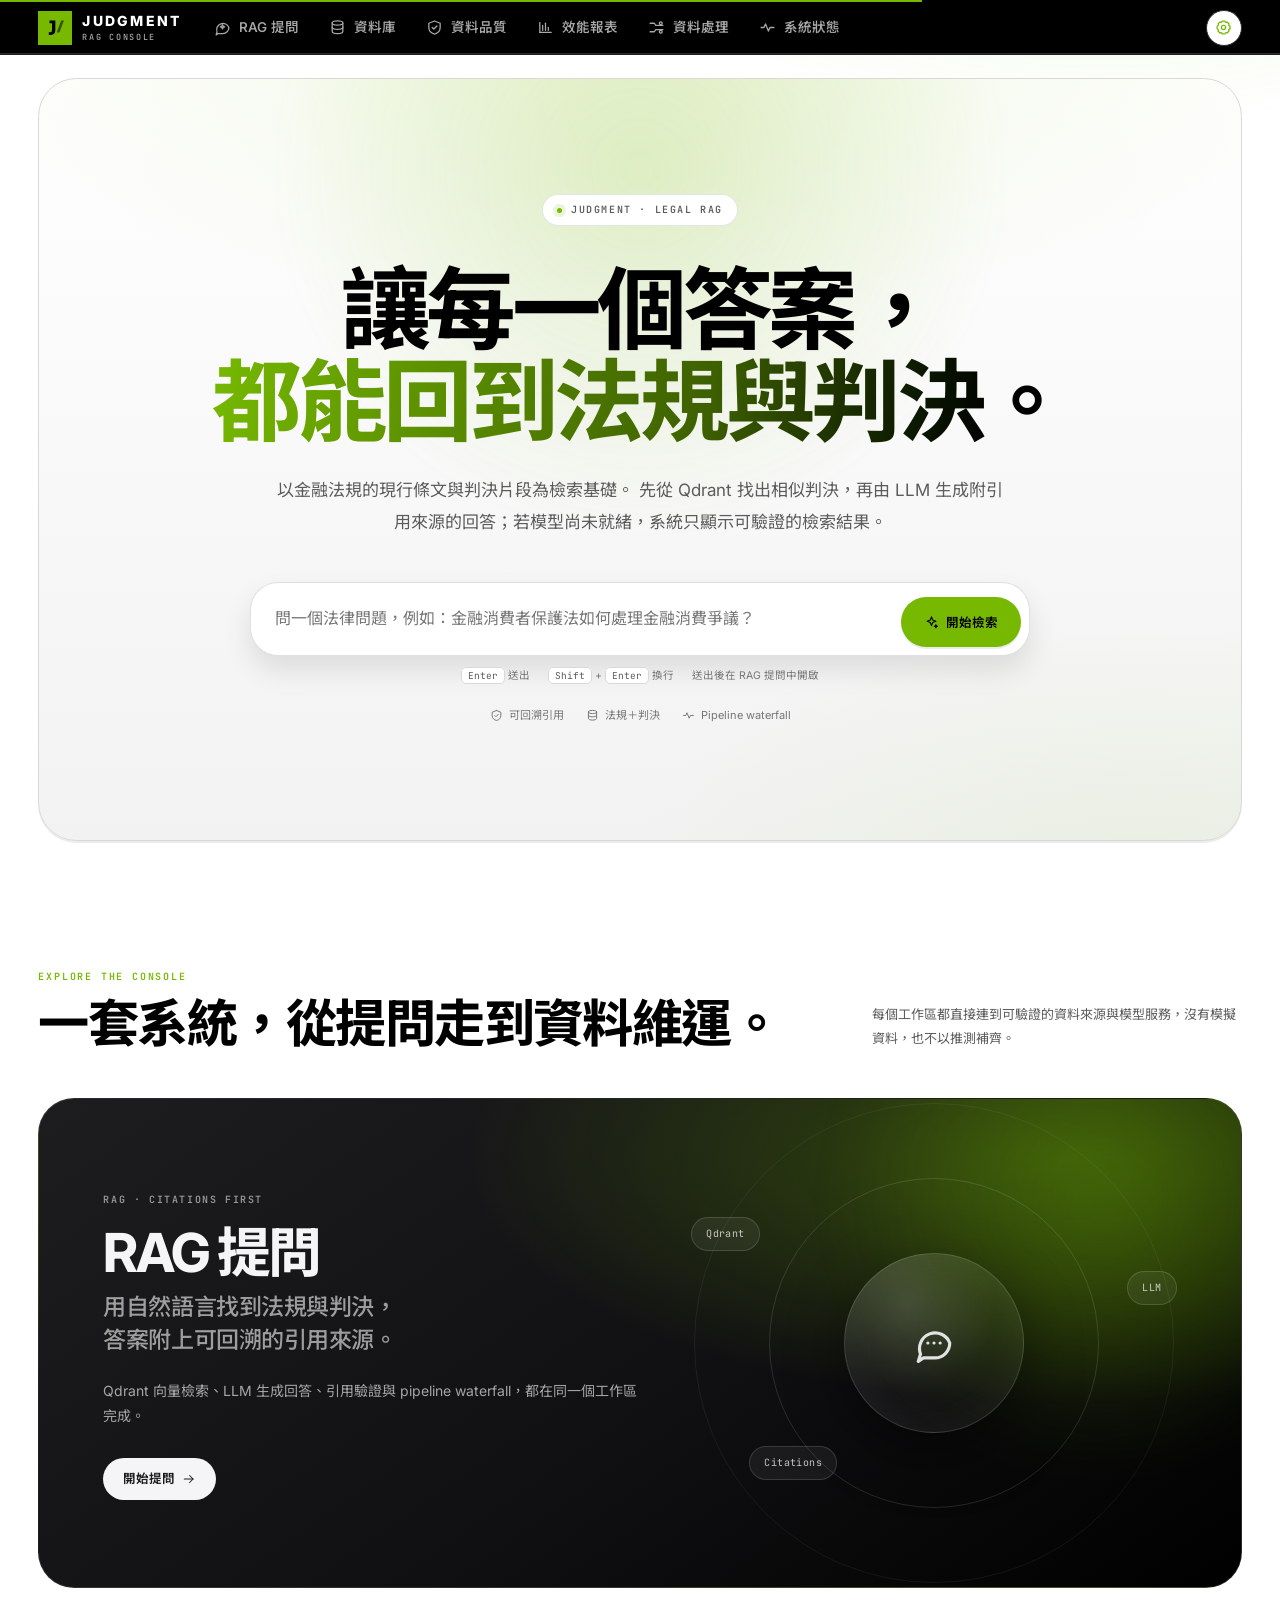
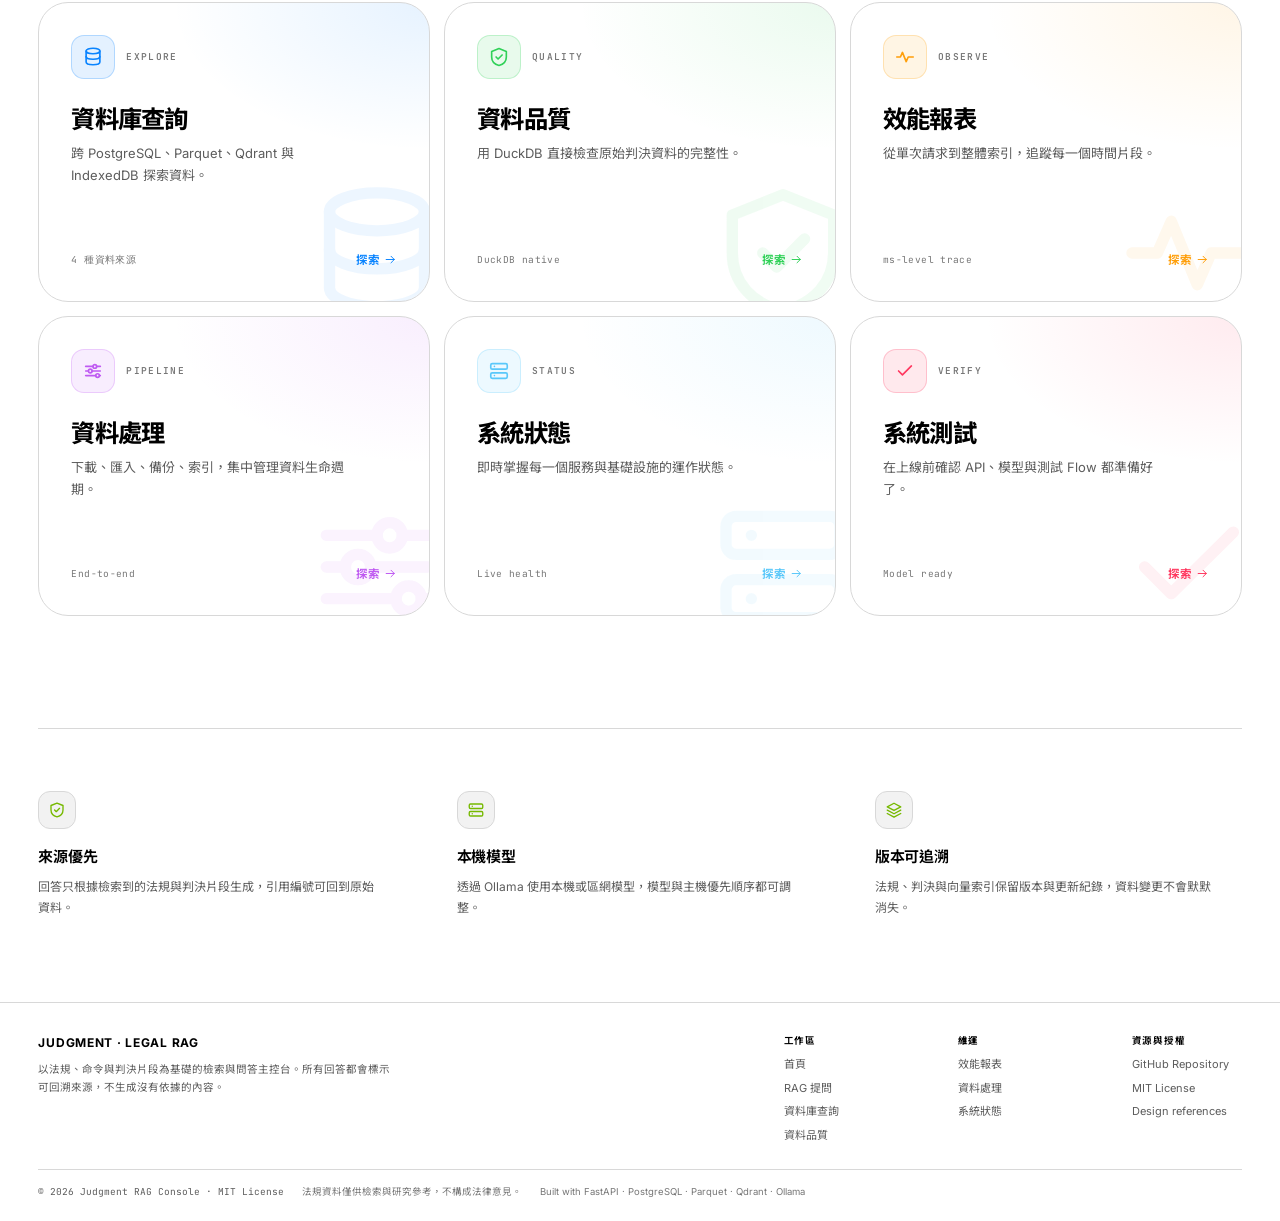
==== src/judgment/web/static/index.html @ e65e13d7 "feat: add realtime processing events and SQLite state - add importer Unix-socket progress events, SS" ====
<!doctype html>
<html lang="zh-Hant" data-theme="nvidia">
  <head>
    <meta charset="utf-8" />
    <meta name="viewport" content="width=device-width, initial-scale=1" />
    <meta
      name="description"
      content="Judgment RAG Console — 法規資料瀏覽、資料品質、查詢報表與服務狀態"
    />
    <meta name="theme-color" content="#000000" id="theme-color-meta" />
    <title>Judgment RAG Console</title>
    <link rel="icon" href="./favicon.svg" type="image/svg+xml" />
    <link rel="preconnect" href="https://fonts.googleapis.com" />
    <link rel="preconnect" href="https://fonts.gstatic.com" crossorigin />
    <link
      href="https://fonts.googleapis.com/css2?family=IBM+Plex+Sans:wght@400;500;600&family=Inter:wght@300;400;500;600;700&family=JetBrains+Mono:wght@400;500&family=Noto+Sans+TC:wght@400;500;600;700&family=Noto+Serif+TC:wght@600;700&display=swap"
      rel="stylesheet"
    />
    <link rel="stylesheet" href="./assets/themes.css" />
    <link rel="stylesheet" href="./assets/styles.css" />
    <script>
      (function () {
        try {
          var theme = localStorage.getItem("judgment.theme");
          var allowed = [
            "vercel",
            "apple",
            "meta",
            "nvidia",
            "ibm",
            "stripe",
            "linear",
            "figma",
            "notion",
            "openai",
          ];
          if (theme && allowed.indexOf(theme) !== -1) {
            document.documentElement.dataset.theme = theme;
          }
          var appearance = localStorage.getItem("judgment.appearance");
          if (["light", "dark", "system"].indexOf(appearance) === -1) {
            appearance = "light";
          }
          var resolvedAppearance =
            appearance === "system"
              ? window.matchMedia("(prefers-color-scheme: dark)").matches
                ? "dark"
                : "light"
              : appearance;
          document.documentElement.dataset.appearance = resolvedAppearance;
          document.documentElement.dataset.appearanceMode = appearance;
        } catch (error) {
          /* localStorage may be unavailable */
        }
      })();
    </script>
  </head>
  <body>
    <a class="skip-link" href="#app-main">跳至主要內容</a>
    <div class="app-shell">
      <header class="app-header">
        <a class="brand" href="#/home" aria-label="Judgment RAG Console 首頁">
          <span class="brand-mark" aria-hidden="true">
            <svg viewBox="0 0 32 32" fill="none">
              <path d="M8 5h8.5v14.2c0 4.1-2.4 6.8-6.5 6.8H7v-4h2.3c1.5 0 2.4-.9 2.4-2.7V9H8V5Z" fill="currentColor"/>
              <path d="M18.5 22.5 25 5h4l-6.5 17.5h-4Z" fill="currentColor" opacity=".55"/>
            </svg>
          </span>
          <span class="brand-copy">
            <strong>JUDGMENT</strong>
            <span>RAG CONSOLE</span>
          </span>
        </a>

        <nav class="primary-nav" aria-label="主要導覽">
          <a class="nav-link" data-route="rag" href="#/rag">
            <svg viewBox="0 0 24 24" fill="none" stroke="currentColor" stroke-width="1.8" stroke-linecap="round" stroke-linejoin="round" aria-hidden="true">
              <path d="M21 12a8.5 8.5 0 0 1-8.5 8.5H6l-3 2 1.3-4.2A8.5 8.5 0 1 1 21 12Z"/>
              <path d="m12 8 .9 2.1L15 11l-2.1.9L12 14l-.9-2.1L9 11l2.1-.9L12 8Z"/>
            </svg>
            <span>RAG 提問</span>
          </a>
          <a class="nav-link" data-route="data" href="#/data">
            <svg viewBox="0 0 24 24" fill="none" stroke="currentColor" stroke-width="1.8" stroke-linecap="round" stroke-linejoin="round" aria-hidden="true">
              <ellipse cx="12" cy="5.5" rx="7.5" ry="3"/>
              <path d="M4.5 5.5v6c0 1.7 3.4 3 7.5 3s7.5-1.3 7.5-3v-6"/>
              <path d="M4.5 11.5v6c0 1.7 3.4 3 7.5 3s7.5-1.3 7.5-3v-6"/>
            </svg>
            <span>資料庫</span>
          </a>
          <a class="nav-link" data-route="quality" href="#/quality">
            <svg viewBox="0 0 24 24" fill="none" stroke="currentColor" stroke-width="1.8" stroke-linecap="round" stroke-linejoin="round" aria-hidden="true">
              <path d="M12 2.8 20 6v6c0 4.7-3.2 8-8 9.2C7.2 20 4 16.7 4 12V6l8-3.2Z"/>
              <path d="m8.8 12 2.2 2.2 4.4-4.4"/>
            </svg>
            <span>資料品質</span>
          </a>
          <a class="nav-link" data-route="performance" href="#/performance">
            <svg viewBox="0 0 24 24" fill="none" stroke="currentColor" stroke-width="1.8" stroke-linecap="round" stroke-linejoin="round" aria-hidden="true">
              <path d="M4 19V5"/>
              <path d="M4 19h16"/>
              <path d="M8 16V9"/>
              <path d="M12 16V6"/>
              <path d="M16 16v-4"/>
            </svg>
            <span>效能報表</span>
          </a>
          <a class="nav-link" data-route="processing" href="#/processing">
            <svg viewBox="0 0 24 24" fill="none" stroke="currentColor" stroke-width="1.8" stroke-linecap="round" stroke-linejoin="round" aria-hidden="true">
              <path d="M3 6h6l2 3h10"/>
              <path d="M3 18h6l2-3h10"/>
              <circle cx="18" cy="6" r="2"/>
              <circle cx="18" cy="18" r="2"/>
            </svg>
            <span>資料處理</span>
          </a>
          <a class="nav-link" data-route="status" href="#/status">
            <svg viewBox="0 0 24 24" fill="none" stroke="currentColor" stroke-width="1.8" stroke-linecap="round" stroke-linejoin="round" aria-hidden="true">
              <path d="M3 12h4l2.2-5 4.1 10 2.2-5H21"/>
            </svg>
            <span>系統狀態</span>
          </a>
        </nav>

        <div class="header-actions">
          <button
            type="button"
            class="settings-trigger"
            id="settings-trigger"
            aria-label="設定選項"
            title="設定選項"
            aria-expanded="false"
            aria-controls="settings-sidebar"
          >
            <svg viewBox="0 0 24 24" fill="none" stroke="currentColor" stroke-width="1.8" stroke-linecap="round" stroke-linejoin="round" aria-hidden="true">
              <circle cx="12" cy="12" r="3"/>
              <path d="M19.4 15a1.7 1.7 0 0 0 .3 1.9l.1.1-2.8 2.8-.1-.1a1.7 1.7 0 0 0-1.9-.3 1.7 1.7 0 0 0-1 1.6V21h-4v-.1a1.7 1.7 0 0 0-1-1.6 1.7 1.7 0 0 0-1.9.3l-.1.1-2.8-2.8.1-.1a1.7 1.7 0 0 0 .3-1.9 1.7 1.7 0 0 0-1.6-1H3v-4h.1a1.7 1.7 0 0 0 1.6-1 1.7 1.7 0 0 0-.3-1.9l-.1-.1 2.8-2.8.1.1a1.7 1.7 0 0 0 1.9.3 1.7 1.7 0 0 0 1-1.6V3h4v.1a1.7 1.7 0 0 0 1 1.6 1.7 1.7 0 0 0 1.9-.3l.1-.1 2.8 2.8-.1.1a1.7 1.7 0 0 0-.3 1.9 1.7 1.7 0 0 0 1.6 1h.1v4h-.1a1.7 1.7 0 0 0-1.6 1Z"/>
            </svg>
          </button>
        </div>
      </header>

      <main class="app-main" id="app-main" tabindex="-1">
        <div class="page-loading" aria-live="polite">
          <div class="skeleton skeleton-title"></div>
          <div class="skeleton skeleton-subtitle"></div>
          <div class="skeleton-grid">
            <div class="skeleton skeleton-card"></div>
            <div class="skeleton skeleton-card"></div>
            <div class="skeleton skeleton-card"></div>
          </div>
        </div>
      </main>

      <footer class="app-footer">
        <div class="footer-main">
          <div class="footer-brand">
            <strong>JUDGMENT · LEGAL RAG</strong>
            <p>以法規、命令與判決片段為基礎的檢索與問答主控台。所有回答都會標示可回溯來源，不生成沒有依據的內容。</p>
          </div>
          <nav class="footer-links" aria-label="頁尾導覽">
            <div class="footer-column">
              <span class="footer-heading">工作區</span>
              <a href="#/home">首頁</a>
              <a href="#/rag">RAG 提問</a>
              <a href="#/data">資料庫查詢</a>
              <a href="#/quality">資料品質</a>
            </div>
            <div class="footer-column">
              <span class="footer-heading">維運</span>
              <a href="#/performance">效能報表</a>
              <a href="#/processing">資料處理</a>
              <a href="#/status">系統狀態</a>
            </div>
            <div class="footer-column">
              <span class="footer-heading">資源與授權</span>
              <a href="https://github.com/solo0920/judgment" target="_blank" rel="noopener noreferrer">GitHub Repository</a>
              <a href="https://github.com/solo0920/judgment/blob/main/LICENSE" target="_blank" rel="noopener noreferrer">MIT License</a>
              <a href="https://getdesign.md/" target="_blank" rel="noopener noreferrer">Design references</a>
            </div>
          </nav>
        </div>
        <div class="footer-bottom">
          <span>© 2026 Judgment RAG Console · MIT License</span>
          <span>法規資料僅供檢索與研究參考，不構成法律意見。</span>
          <span>Built with FastAPI · PostgreSQL · Parquet · Qdrant · Ollama</span>
        </div>
      </footer>
    </div>

    <aside
      class="settings-sidebar"
      id="settings-sidebar"
      aria-labelledby="settings-sidebar-title"
      aria-hidden="true"
      inert
    >
      <div class="settings-sidebar-head">
        <div>
          <div class="eyebrow">PREFERENCES</div>
          <h2 id="settings-sidebar-title">設定選項</h2>
        </div>
        <button
          class="settings-close"
          id="settings-close"
          type="button"
          aria-label="關閉設定選項"
          title="關閉設定選項"
        >
          <svg viewBox="0 0 24 24" fill="none" stroke="currentColor" stroke-width="1.8" stroke-linecap="round" stroke-linejoin="round" aria-hidden="true">
            <path d="m6 6 12 12M18 6 6 18"/>
          </svg>
        </button>
      </div>
      <div
        class="settings-options"
        id="settings-options"
        role="tablist"
        aria-label="設定分類"
      ></div>
      <div class="settings-divider" role="separator"></div>
      <div class="settings-panel" id="settings-panel" role="tabpanel"></div>
    </aside>

    <div id="toast-region" class="toast-region" aria-live="polite" aria-atomic="true"></div>
    <script type="module" src="./assets/js/app.js"></script>
  </body>
</html>
---- src/judgment/web/static/assets/themes.css ----
/* ==========================================================================
   Judgment RAG Console — design token themes
   Ten visual languages inspired by the public DESIGN.md references at
   https://getdesign.md/. Each theme re-maps the same semantic tokens so the
   whole console can change its look without touching component markup.
   ========================================================================== */

:root {
  color-scheme: light;

  --content-width: 1360px;
  --header-height: 54.4px;

  --font-display: "Inter", "Noto Sans TC", -apple-system, BlinkMacSystemFont,
    "Segoe UI", sans-serif;
  --font-body: "Inter", "Noto Sans TC", -apple-system, BlinkMacSystemFont,
    "Segoe UI", sans-serif;
  --font-mono: "JetBrains Mono", "SFMono-Regular", Menlo, Consolas, monospace;
  --display-weight: 650;
  --display-tracking: -0.035em;

  --radius-xs: 4px;
  --radius-sm: 6px;
  --radius-md: 10px;
  --radius-lg: 14px;
  --radius-xl: 20px;
  --radius-pill: 999px;

  --bg: #ffffff;
  --bg-soft: #fafafa;
  --surface: #ffffff;
  --surface-2: #f5f5f5;
  --surface-3: #ededed;
  --ink: #171717;
  --muted: #666666;
  --faint: #8f8f8f;
  --line: #eaeaea;
  --line-strong: #d4d4d4;

  --accent: #0070f3;
  --accent-hover: #0059c1;
  --accent-ink: #ffffff;
  --accent-soft: rgba(0, 112, 243, 0.09);
  --accent-border: rgba(0, 112, 243, 0.28);

  --action-bg: #171717;
  --action-bg-hover: #383838;
  --action-ink: #ffffff;

  --success: #0f8a4b;
  --success-soft: rgba(15, 138, 75, 0.1);
  --warning: #b25e09;
  --warning-soft: rgba(178, 94, 9, 0.11);
  --danger: #d93036;
  --danger-soft: rgba(217, 48, 54, 0.1);
  --info: #0070f3;
  --info-soft: rgba(0, 112, 243, 0.09);

  --header-bg: rgba(255, 255, 255, 0.82);
  --header-ink: #171717;
  --header-muted: #666666;
  --header-line: #eaeaea;
  --header-shadow: 0 1px 0 rgba(0, 0, 0, 0.02);

  --code-bg: #fafafa;
  --code-ink: #383838;
  --chip-bg: #f5f5f5;
  --table-stripe: rgba(0, 0, 0, 0.018);

  --focus: 0 0 0 3px rgba(0, 112, 243, 0.24);
  --shadow-xs: 0 1px 2px rgba(0, 0, 0, 0.04);
  --shadow-sm: 0 2px 6px rgba(0, 0, 0, 0.05);
  --shadow-md: 0 12px 30px rgba(0, 0, 0, 0.07);
  --shadow-lg: 0 24px 60px rgba(0, 0, 0, 0.1);

  --page-backdrop: radial-gradient(
    900px 460px at 82% -12%,
    rgba(0, 112, 243, 0.05),
    transparent 60%
  );
  --hero-bg: linear-gradient(180deg, rgba(250, 250, 250, 0.75), rgba(255, 255, 255, 0));
  --brand-bar: linear-gradient(90deg, #171717, #171717);
  --selection: rgba(0, 112, 243, 0.2);
  --blur: 16px;
}

/* ---------------------------------------------------------------- Vercel */
[data-theme="vercel"] {
  color-scheme: light;
  --font-display: "Inter", "Noto Sans TC", -apple-system, sans-serif;
  --font-body: "Inter", "Noto Sans TC", -apple-system, sans-serif;
  --display-weight: 650;
  --display-tracking: -0.04em;

  --bg: #ffffff;
  --bg-soft: #fafafa;
  --surface: #ffffff;
  --surface-2: #f5f5f5;
  --surface-3: #eaeaea;
  --ink: #171717;
  --muted: #666666;
  --faint: #8f8f8f;
  --line: #eaeaea;
  --line-strong: #d4d4d4;

  --accent: #0070f3;
  --accent-hover: #0059c1;
  --accent-soft: rgba(0, 112, 243, 0.09);
  --accent-border: rgba(0, 112, 243, 0.26);
  --accent-ink: #ffffff;
  --action-bg: #171717;
  --action-bg-hover: #383838;
  --action-ink: #ffffff;
  --warning: #b25e09;
  --warning-soft: rgba(178, 94, 9, 0.11);
  --focus: 0 0 0 3px rgba(0, 112, 243, 0.24);
  --shadow-sm: 0 2px 6px rgba(0, 0, 0, 0.05);

  --radius-xs: 4px;
  --radius-sm: 6px;
  --radius-md: 9px;
  --radius-lg: 12px;
  --radius-xl: 16px;
  --radius-pill: 999px;
  --header-bg: rgba(255, 255, 255, 0.82);
  --header-ink: #171717;
  --header-muted: #666666;
  --header-line: #eaeaea;
  --header-shadow: 0 1px 0 rgba(0, 0, 0, 0.02);
  --code-bg: #fafafa;
  --code-ink: #383838;
  --chip-bg: #f5f5f5;
  --page-backdrop: radial-gradient(
    900px 460px at 82% -12%,
    rgba(0, 112, 243, 0.06),
    transparent 60%
  );
  --brand-bar: linear-gradient(90deg, #171717 0%, #171717 62%, #0070f3 62%, #0070f3 100%);
}

/* ----------------------------------------------------------------- Apple */
[data-theme="apple"] {
  color-scheme: light;
  --font-display: -apple-system, BlinkMacSystemFont, "SF Pro Display", "Inter",
    "Noto Sans TC", sans-serif;
  --font-body: -apple-system, BlinkMacSystemFont, "SF Pro Text", "Inter",
    "Noto Sans TC", sans-serif;
  --display-weight: 700;
  --display-tracking: -0.045em;

  --bg: #ffffff;
  --bg-soft: #f5f5f7;
  --surface: #ffffff;
  --surface-2: #f5f5f7;
  --surface-3: #e8e8ed;
  --ink: #1d1d1f;
  --muted: #6e6e73;
  --faint: #86868b;
  --line: #e3e3e6;
  --line-strong: #d2d2d7;

  --accent: #0066cc;
  --accent-hover: #0071e3;
  --accent-soft: rgba(0, 102, 204, 0.08);
  --accent-border: rgba(0, 102, 204, 0.24);
  --accent-ink: #ffffff;
  --action-bg: #0071e3;
  --action-bg-hover: #0066cc;
  --action-ink: #ffffff;

  --success: #1d8a4b;
  --success-soft: rgba(29, 138, 75, 0.09);
  --warning: #b25000;
  --warning-soft: rgba(178, 80, 0, 0.1);
  --danger: #d70015;
  --danger-soft: rgba(215, 0, 21, 0.08);
  --info: #0066cc;
  --info-soft: rgba(0, 102, 204, 0.08);

  --radius-xs: 8px;
  --radius-sm: 12px;
  --radius-md: 16px;
  --radius-lg: 22px;
  --radius-xl: 30px;
  --radius-pill: 999px;
  --header-bg: rgba(251, 251, 253, 0.82);
  --header-ink: #1d1d1f;
  --header-muted: #6e6e73;
  --header-line: rgba(0, 0, 0, 0.08);
  --header-shadow: 0 1px 0 rgba(0, 0, 0, 0.03);
  --code-bg: #f5f5f7;
  --code-ink: #333336;
  --chip-bg: #f5f5f7;
  --table-stripe: rgba(0, 0, 0, 0.014);
  --focus: 0 0 0 4px rgba(0, 113, 227, 0.24);
  --shadow-xs: 0 1px 2px rgba(0, 0, 0, 0.04);
  --shadow-sm: 0 4px 14px rgba(0, 0, 0, 0.05);
  --shadow-md: 0 18px 40px rgba(0, 0, 0, 0.08);
  --shadow-lg: 0 30px 70px rgba(0, 0, 0, 0.12);
  --page-backdrop: radial-gradient(
    1100px 520px at 78% -18%,
    rgba(0, 102, 204, 0.07),
    transparent 62%
  );
  --hero-bg: linear-gradient(180deg, #f5f5f7, #ffffff 78%);
  --brand-bar: linear-gradient(90deg, #0066cc, #2997ff 52%, #a259ff);
}

/* ------------------------------------------------------------------ Meta */
[data-theme="meta"] {
  color-scheme: light;
  --font-display: "Inter", "Optimistic Text", "Noto Sans TC", -apple-system,
    sans-serif;
  --font-body: "Inter", "Optimistic Text", "Noto Sans TC", -apple-system,
    sans-serif;
  --display-weight: 700;
  --display-tracking: -0.03em;

  --bg: #ffffff;
  --bg-soft: #f1f4f7;
  --surface: #ffffff;
  --surface-2: #f1f4f7;
  --surface-3: #e4e9ee;
  --ink: #1c1e21;
  --muted: #606770;
  --faint: #8a8d91;
  --line: #dfe5eb;
  --line-strong: #c9d4de;

  --accent: #0064e0;
  --accent-hover: #0457cb;
  --accent-soft: rgba(0, 100, 224, 0.08);
  --accent-border: rgba(0, 100, 224, 0.24);
  --accent-ink: #ffffff;
  --action-bg: #0064e0;
  --action-bg-hover: #0457cb;
  --action-ink: #ffffff;

  --success: #1d7f43;
  --success-soft: rgba(49, 162, 76, 0.11);
  --warning: #a85c00;
  --warning-soft: rgba(242, 169, 24, 0.14);
  --danger: #c81e3a;
  --danger-soft: rgba(228, 30, 63, 0.09);
  --info: #0064e0;
  --info-soft: rgba(0, 100, 224, 0.08);

  --radius-xs: 6px;
  --radius-sm: 10px;
  --radius-md: 14px;
  --radius-lg: 20px;
  --radius-xl: 28px;
  --radius-pill: 999px;
  --header-bg: rgba(255, 255, 255, 0.88);
  --header-ink: #1c1e21;
  --header-muted: #606770;
  --header-line: #dfe5eb;
  --header-shadow: 0 1px 0 rgba(0, 0, 0, 0.02);
  --code-bg: #f1f4f7;
  --code-ink: #2a3138;
  --chip-bg: #eef3f8;
  --focus: 0 0 0 3px rgba(0, 100, 224, 0.26);
  --shadow-sm: 0 3px 10px rgba(28, 30, 33, 0.06);
  --shadow-md: 0 16px 36px rgba(28, 30, 33, 0.08);
  --page-backdrop: radial-gradient(
    1000px 500px at 88% -16%,
    rgba(0, 145, 255, 0.09),
    transparent 60%
  );
  --hero-bg: linear-gradient(180deg, #eef6ff, #ffffff 72%);
  --brand-bar: linear-gradient(90deg, #0064e0, #0091ff 55%, #a121ce);
}

/* ---------------------------------------------------------------- NVIDIA */
[data-theme="nvidia"] {
  color-scheme: light;
  --font-display: "Inter", "NVIDIA Sans", Arial, "Noto Sans TC", sans-serif;
  --font-body: "Inter", "NVIDIA Sans", Arial, "Noto Sans TC", sans-serif;
  --display-weight: 750;
  --display-tracking: -0.03em;

  --bg: #ffffff;
  --bg-soft: #f7f7f7;
  --surface: #ffffff;
  --surface-2: #f2f2f2;
  --surface-3: #e5e5e5;
  --ink: #000000;
  --muted: #5c5c5c;
  --faint: #767676;
  --line: #d8d8d8;
  --line-strong: #b5b5b5;

  --accent: #76b900;
  --accent-hover: #5a8d00;
  --accent-ink: #000000;
  --accent-soft: rgba(118, 185, 0, 0.14);
  --accent-border: rgba(118, 185, 0, 0.48);
  --action-bg: #76b900;
  --action-bg-hover: #5a8d00;
  --action-ink: #000000;

  --success: #4e7c00;
  --success-soft: rgba(118, 185, 0, 0.14);
  --warning: #a35c00;
  --warning-soft: rgba(230, 138, 0, 0.14);
  --danger: #c62828;
  --danger-soft: rgba(198, 40, 40, 0.09);
  --info: #006bb3;
  --info-soft: rgba(0, 107, 179, 0.09);

  --radius-xs: 0px;
  --radius-sm: 0px;
  --radius-md: 0px;
  --radius-lg: 2px;
  --radius-xl: 2px;
  --radius-pill: 2px;
  --header-bg: #000000;
  --header-ink: #ffffff;
  --header-muted: #a8a8a8;
  --header-line: #2c2c2c;
  --header-shadow: 0 1px 0 #1f1f1f;
  --code-bg: #000000;
  --code-ink: #c9f26e;
  --chip-bg: #f2f2f2;
  --table-stripe: rgba(0, 0, 0, 0.022);
  --focus: 0 0 0 3px rgba(118, 185, 0, 0.45);
  --shadow-xs: 0 1px 0 rgba(0, 0, 0, 0.08);
  --shadow-sm: 0 2px 0 rgba(0, 0, 0, 0.08);
  --shadow-md: 0 14px 28px rgba(0, 0, 0, 0.1);
  --shadow-lg: 0 28px 56px rgba(0, 0, 0, 0.16);
  --page-backdrop: radial-gradient(
    900px 420px at 86% -14%,
    rgba(118, 185, 0, 0.13),
    transparent 60%
  );
  --hero-bg: linear-gradient(135deg, #f4fbe6, #ffffff 64%);
  --brand-bar: linear-gradient(90deg, #76b900, #76b900 72%, #000000 72%);
}

/* ------------------------------------------------------------------- IBM */
[data-theme="ibm"] {
  color-scheme: light;
  --font-display: "IBM Plex Sans", "Noto Sans TC", -apple-system, sans-serif;
  --font-body: "IBM Plex Sans", "Noto Sans TC", -apple-system, sans-serif;
  --font-mono: "IBM Plex Mono", "JetBrains Mono", Menlo, monospace;
  --display-weight: 600;
  --display-tracking: -0.02em;

  --bg: #ffffff;
  --bg-soft: #f4f4f4;
  --surface: #ffffff;
  --surface-2: #f4f4f4;
  --surface-3: #e0e0e0;
  --ink: #161616;
  --muted: #525252;
  --faint: #6f6f6f;
  --line: #e0e0e0;
  --line-strong: #8d8d8d;

  --accent: #0f62fe;
  --accent-hover: #0043ce;
  --accent-ink: #ffffff;
  --accent-soft: rgba(15, 98, 254, 0.08);
  --accent-border: rgba(15, 98, 254, 0.28);
  --action-bg: #0f62fe;
  --action-bg-hover: #0043ce;
  --action-ink: #ffffff;

  --success: #198038;
  --success-soft: #defbe6;
  --warning: #8e6a00;
  --warning-soft: #fcf4d6;
  --danger: #da1e28;
  --danger-soft: #fff1f1;
  --info: #0043ce;
  --info-soft: #edf5ff;

  --radius-xs: 0px;
  --radius-sm: 0px;
  --radius-md: 0px;
  --radius-lg: 0px;
  --radius-xl: 0px;
  --radius-pill: 0px;
  --header-bg: #161616;
  --header-ink: #ffffff;
  --header-muted: #c6c6c6;
  --header-line: #393939;
  --header-shadow: none;
  --code-bg: #f4f4f4;
  --code-ink: #161616;
  --chip-bg: #e8e8e8;
  --table-stripe: #f4f4f4;
  --focus: 0 0 0 2px #ffffff, 0 0 0 4px #0f62fe;
  --shadow-xs: none;
  --shadow-sm: 0 1px 2px rgba(0, 0, 0, 0.08);
  --shadow-md: 0 10px 24px rgba(0, 0, 0, 0.08);
  --shadow-lg: 0 24px 48px rgba(0, 0, 0, 0.12);
  --page-backdrop: linear-gradient(180deg, #f4f4f4 0, #ffffff 340px);
  --hero-bg: linear-gradient(90deg, #edf5ff, #ffffff 68%);
  --brand-bar: linear-gradient(90deg, #0f62fe, #0f62fe 48%, #001141 48%);
}

/* ---------------------------------------------------------------- Stripe */
[data-theme="stripe"] {
  color-scheme: light;
  --font-display: "Inter", "Sohne", "Noto Sans TC", -apple-system, sans-serif;
  --font-body: "Inter", "Sohne", "Noto Sans TC", -apple-system, sans-serif;
  --display-weight: 600;
  --display-tracking: -0.038em;

  --bg: #ffffff;
  --bg-soft: #f6f9fc;
  --surface: #ffffff;
  --surface-2: #f6f9fc;
  --surface-3: #e9eff5;
  --ink: #0a2540;
  --muted: #425466;
  --faint: #68788a;
  --line: #e6ebf1;
  --line-strong: #cfd7df;

  --accent: #635bff;
  --accent-hover: #4b45c6;
  --accent-soft: rgba(99, 91, 255, 0.08);
  --accent-border: rgba(99, 91, 255, 0.26);
  --accent-ink: #ffffff;
  --action-bg: #635bff;
  --action-bg-hover: #4b45c6;
  --action-ink: #ffffff;

  --success: #0e7c66;
  --success-soft: rgba(14, 124, 102, 0.1);
  --warning: #a15c00;
  --warning-soft: rgba(193, 112, 0, 0.11);
  --danger: #c0123c;
  --danger-soft: rgba(234, 34, 97, 0.09);
  --info: #533afd;
  --info-soft: rgba(99, 91, 255, 0.08);

  --radius-xs: 5px;
  --radius-sm: 8px;
  --radius-md: 12px;
  --radius-lg: 18px;
  --radius-xl: 26px;
  --radius-pill: 999px;
  --header-bg: rgba(255, 255, 255, 0.86);
  --header-ink: #0a2540;
  --header-muted: #425466;
  --header-line: #e6ebf1;
  --header-shadow: 0 1px 0 rgba(0, 0, 0, 0.02);
  --code-bg: #f6f9fc;
  --code-ink: #0a2540;
  --chip-bg: #f0f1ff;
  --focus: 0 0 0 4px rgba(99, 91, 255, 0.24);
  --shadow-sm: 0 4px 12px rgba(10, 37, 64, 0.06);
  --shadow-md: 0 18px 42px rgba(10, 37, 64, 0.1);
  --shadow-lg: 0 30px 70px rgba(10, 37, 64, 0.14);
  --page-backdrop: radial-gradient(
      900px 480px at 82% -14%,
      rgba(99, 91, 255, 0.11),
      transparent 60%
    ),
    radial-gradient(700px 360px at 8% 4%, rgba(234, 34, 97, 0.06), transparent 62%);
  --hero-bg: linear-gradient(120deg, #f5f7ff, #ffffff 58%, #fff4f8);
  --brand-bar: linear-gradient(90deg, #533afd, #635bff 38%, #ea2261 76%, #f6a4b8);
}

/* ---------------------------------------------------------------- Linear */
[data-theme="linear"] {
  color-scheme: dark;
  --font-display: "Inter", "Linear Sans", "Noto Sans TC", sans-serif;
  --font-body: "Inter", "Linear Sans", "Noto Sans TC", sans-serif;
  --display-weight: 600;
  --display-tracking: -0.03em;

  --bg: #010102;
  --bg-soft: #050507;
  --surface: #0b0b0f;
  --surface-2: #101015;
  --surface-3: #17171d;
  --ink: #f7f8f8;
  --muted: #8a8f98;
  --faint: #62666d;
  --line: #23252a;
  --line-strong: #34353b;

  --accent: #5e6ad2;
  --accent-hover: #7c85e0;
  --accent-soft: rgba(94, 106, 210, 0.16);
  --accent-border: rgba(94, 106, 210, 0.42);
  --accent-ink: #ffffff;
  --action-bg: #e8e8ec;
  --action-bg-hover: #ffffff;
  --action-ink: #08090a;

  --success: #4cb782;
  --success-soft: rgba(76, 183, 130, 0.13);
  --warning: #f2c94c;
  --warning-soft: rgba(242, 201, 76, 0.12);
  --danger: #eb5757;
  --danger-soft: rgba(235, 87, 87, 0.13);
  --info: #8a8f98;
  --info-soft: rgba(138, 143, 152, 0.12);

  --radius-xs: 5px;
  --radius-sm: 8px;
  --radius-md: 11px;
  --radius-lg: 16px;
  --radius-xl: 22px;
  --radius-pill: 999px;
  --header-bg: rgba(1, 1, 2, 0.78);
  --header-ink: #f7f8f8;
  --header-muted: #8a8f98;
  --header-line: #23252a;
  --header-shadow: none;
  --code-bg: #08080b;
  --code-ink: #c9d1d9;
  --chip-bg: #141419;
  --table-stripe: rgba(255, 255, 255, 0.018);
  --focus: 0 0 0 3px rgba(94, 106, 210, 0.4);
  --shadow-xs: none;
  --shadow-sm: 0 1px 2px rgba(0, 0, 0, 0.6);
  --shadow-md: 0 18px 44px rgba(0, 0, 0, 0.55);
  --shadow-lg: 0 32px 80px rgba(0, 0, 0, 0.7);
  --page-backdrop: radial-gradient(
      1000px 520px at 76% -18%,
      rgba(94, 106, 210, 0.16),
      transparent 62%
    ),
    radial-gradient(700px 400px at 6% 0%, rgba(94, 106, 210, 0.06), transparent 60%);
  --hero-bg: linear-gradient(180deg, rgba(94, 106, 210, 0.07), transparent 76%);
  --brand-bar: linear-gradient(90deg, #5e6ad2, #5e6ad2 55%, #26283a 55%);
}

/* ----------------------------------------------------------------- Figma */
[data-theme="figma"] {
  color-scheme: light;
  --font-display: "Inter", "Noto Sans TC", -apple-system, sans-serif;
  --font-body: "Inter", "Noto Sans TC", -apple-system, sans-serif;
  --display-weight: 700;
  --display-tracking: -0.03em;

  --bg: #ffffff;
  --bg-soft: #f5f5f5;
  --surface: #ffffff;
  --surface-2: #f5f5f5;
  --surface-3: #e9e9e9;
  --ink: #1e1e1e;
  --muted: #5c5c5c;
  --faint: #8c8c8c;
  --line: #e6e6e6;
  --line-strong: #cfcfcf;

  --accent: #0d99ff;
  --accent-hover: #007be5;
  --accent-soft: rgba(13, 153, 255, 0.1);
  --accent-border: rgba(13, 153, 255, 0.3);
  --accent-ink: #ffffff;
  --action-bg: #1e1e1e;
  --action-bg-hover: #000000;
  --action-ink: #ffffff;

  --success: #0a8f5f;
  --success-soft: rgba(10, 207, 131, 0.12);
  --warning: #a86200;
  --warning-soft: rgba(255, 114, 98, 0.12);
  --danger: #d62b45;
  --danger-soft: rgba(242, 78, 30, 0.1);
  --info: #0d99ff;
  --info-soft: rgba(13, 153, 255, 0.1);

  --radius-xs: 6px;
  --radius-sm: 9px;
  --radius-md: 13px;
  --radius-lg: 18px;
  --radius-xl: 24px;
  --radius-pill: 999px;
  --header-bg: rgba(255, 255, 255, 0.88);
  --header-ink: #1e1e1e;
  --header-muted: #5c5c5c;
  --header-line: #e6e6e6;
  --header-shadow: 0 1px 0 rgba(0, 0, 0, 0.02);
  --code-bg: #f5f5f5;
  --code-ink: #1e1e1e;
  --chip-bg: #f2f2f2;
  --focus: 0 0 0 4px rgba(13, 153, 255, 0.26);
  --shadow-sm: 0 3px 10px rgba(0, 0, 0, 0.06);
  --shadow-md: 0 16px 36px rgba(0, 0, 0, 0.09);
  --shadow-lg: 0 28px 64px rgba(0, 0, 0, 0.12);
  --page-backdrop: radial-gradient(
      800px 420px at 88% -12%,
      rgba(162, 89, 255, 0.09),
      transparent 60%
    ),
    radial-gradient(700px 380px at 10% 2%, rgba(26, 188, 254, 0.07), transparent 62%);
  --hero-bg: linear-gradient(120deg, #f3f9ff, #ffffff 52%, #fff5f2);
  --brand-bar: linear-gradient(
    90deg,
    #f24e1e 0 20%,
    #ff7262 20% 40%,
    #a259ff 40% 60%,
    #1abcfe 60% 80%,
    #0acf83 80% 100%
  );
}

/* ---------------------------------------------------------------- Notion */
[data-theme="notion"] {
  color-scheme: light;
  --font-display: "Noto Serif TC", "Inter", Georgia, "Songti TC", serif;
  --font-body: "Inter", "Noto Sans TC", -apple-system, sans-serif;
  --display-weight: 700;
  --display-tracking: -0.02em;

  --bg: #ffffff;
  --bg-soft: #f7f6f3;
  --surface: #ffffff;
  --surface-2: #f7f6f3;
  --surface-3: #efedea;
  --ink: #191918;
  --muted: #6b6b6b;
  --faint: #9b9a97;
  --line: #e9e7e2;
  --line-strong: #d3d1cb;

  --accent: #0075de;
  --accent-hover: #0060b8;
  --accent-soft: rgba(0, 117, 222, 0.08);
  --accent-border: rgba(0, 117, 222, 0.24);
  --accent-ink: #ffffff;
  --action-bg: #0075de;
  --action-bg-hover: #0060b8;
  --action-ink: #ffffff;

  --success: #1d7a4c;
  --success-soft: rgba(29, 122, 76, 0.09);
  --warning: #9a6400;
  --warning-soft: rgba(154, 100, 0, 0.1);
  --danger: #c8322b;
  --danger-soft: rgba(200, 50, 43, 0.09);
  --info: #0075de;
  --info-soft: rgba(0, 117, 222, 0.08);

  --radius-xs: 5px;
  --radius-sm: 8px;
  --radius-md: 11px;
  --radius-lg: 15px;
  --radius-xl: 20px;
  --radius-pill: 999px;
  --header-bg: rgba(255, 255, 255, 0.9);
  --header-ink: #191918;
  --header-muted: #6b6b6b;
  --header-line: #e9e7e2;
  --header-shadow: 0 1px 0 rgba(0, 0, 0, 0.02);
  --code-bg: #f7f6f3;
  --code-ink: #37352f;
  --chip-bg: #f2f1ee;
  --table-stripe: rgba(55, 53, 47, 0.022);
  --focus: 0 0 0 3px rgba(0, 117, 222, 0.22);
  --shadow-sm: 0 2px 8px rgba(25, 25, 24, 0.05);
  --shadow-md: 0 14px 34px rgba(25, 25, 24, 0.08);
  --shadow-lg: 0 28px 64px rgba(25, 25, 24, 0.11);
  --page-backdrop: radial-gradient(
    900px 440px at 82% -14%,
    rgba(0, 117, 222, 0.055),
    transparent 60%
  );
  --hero-bg: linear-gradient(180deg, #f7f6f3, #ffffff 72%);
  --brand-bar: linear-gradient(90deg, #191918 0 64%, #0075de 64% 100%);
}

/* ---------------------------------------------------------------- OpenAI */
[data-theme="openai"] {
  color-scheme: light;
  --font-display: "Inter", "Sohne", "Noto Sans TC", -apple-system, sans-serif;
  --font-body: "Inter", "Sohne", "Noto Sans TC", -apple-system, sans-serif;
  --display-weight: 600;
  --display-tracking: -0.035em;

  --bg: #f9f9f7;
  --bg-soft: #f1f0ec;
  --surface: #ffffff;
  --surface-2: #f4f3ef;
  --surface-3: #e9e7e0;
  --ink: #0d0d0d;
  --muted: #5d5d5d;
  --faint: #8f8f8f;
  --line: #e5e3dc;
  --line-strong: #d0cdc3;

  --accent: #10a37f;
  --accent-hover: #0d8a6b;
  --accent-soft: rgba(16, 163, 127, 0.09);
  --accent-border: rgba(16, 163, 127, 0.3);
  --accent-ink: #ffffff;
  --action-bg: #0d0d0d;
  --action-bg-hover: #2f2f2f;
  --action-ink: #ffffff;

  --success: #0d8a6b;
  --success-soft: rgba(16, 163, 127, 0.1);
  --warning: #a15c00;
  --warning-soft: rgba(193, 112, 0, 0.1);
  --danger: #c33b32;
  --danger-soft: rgba(195, 59, 50, 0.09);
  --info: #0d8a6b;
  --info-soft: rgba(16, 163, 127, 0.1);

  --radius-xs: 7px;
  --radius-sm: 10px;
  --radius-md: 15px;
  --radius-lg: 22px;
  --radius-xl: 30px;
  --radius-pill: 999px;
  --header-bg: rgba(249, 249, 247, 0.86);
  --header-ink: #0d0d0d;
  --header-muted: #5d5d5d;
  --header-line: #e5e3dc;
  --header-shadow: 0 1px 0 rgba(0, 0, 0, 0.02);
  --code-bg: #f1f0ec;
  --code-ink: #2f2f2f;
  --chip-bg: #f1f0ec;
  --table-stripe: rgba(13, 13, 13, 0.018);
  --focus: 0 0 0 4px rgba(16, 163, 127, 0.24);
  --shadow-sm: 0 3px 10px rgba(13, 13, 13, 0.05);
  --shadow-md: 0 16px 38px rgba(13, 13, 13, 0.08);
  --shadow-lg: 0 30px 66px rgba(13, 13, 13, 0.11);
  --page-backdrop: radial-gradient(
    1000px 500px at 84% -16%,
    rgba(16, 163, 127, 0.08),
    transparent 60%
  );
  --hero-bg: linear-gradient(180deg, #f1f0ec, #f9f9f7 70%);
  --brand-bar: linear-gradient(90deg, #0d0d0d 0 70%, #10a37f 70% 100%);
}
---- src/judgment/web/static/assets/styles.css ----
/* ==========================================================================
   Judgment RAG Console — application styles
   Layout, components and responsive rules shared by every design theme.
   ========================================================================== */

*,
*::before,
*::after {
  box-sizing: border-box;
}

html {
  -webkit-text-size-adjust: 100%;
  scroll-behavior: smooth;
}

html.dialog-open {
  overflow: hidden;
  overscroll-behavior: none;
}

body {
  margin: 0;
  min-height: 100vh;
  background-color: var(--bg);
  color: var(--ink);
  font-family: var(--font-body);
  font-size: 15px;
  line-height: 1.6;
  -webkit-font-smoothing: antialiased;
  -moz-osx-font-smoothing: grayscale;
}

/* Keep the decorative backdrop on its own fixed layer. A fixed body
   background repaints while scrolling and can flash on macOS compositors. */
body::before {
  content: "";
  position: fixed;
  inset: 0;
  z-index: 0;
  background-image: var(--page-backdrop);
  background-repeat: no-repeat;
  pointer-events: none;
}

body::selection {
  background: var(--selection);
}

::selection {
  background: var(--selection);
}

h1,
h2,
h3,
h4,
p,
figure {
  margin: 0;
}

ul,
ol {
  margin: 0;
  padding: 0;
  list-style: none;
}

button,
input,
select,
textarea {
  font: inherit;
  color: inherit;
}

button {
  cursor: pointer;
}

a {
  color: var(--accent);
  text-decoration: none;
}

a:hover {
  color: var(--accent-hover);
}

img,
svg {
  display: block;
  max-width: 100%;
}

code,
kbd,
pre,
samp {
  font-family: var(--font-mono);
}

[hidden] {
  display: none !important;
}

:focus-visible {
  outline: none;
  box-shadow: var(--focus);
}

::-webkit-scrollbar {
  width: 10px;
  height: 10px;
}

::-webkit-scrollbar-thumb {
  background: var(--line-strong);
  border: 3px solid transparent;
  border-radius: 10px;
  background-clip: content-box;
}

::-webkit-scrollbar-track {
  background: transparent;
}

/* --------------------------------------------------------------- helpers */
.skip-link {
  position: fixed;
  top: -60px;
  left: 16px;
  z-index: 200;
  padding: 10px 16px;
  border-radius: var(--radius-sm);
  background: var(--action-bg);
  color: var(--action-ink);
  font-weight: 600;
  transition: top 0.15s ease;
}

.skip-link:focus {
  top: 12px;
}

.sr-only {
  position: absolute;
  width: 1px;
  height: 1px;
  padding: 0;
  margin: -1px;
  overflow: hidden;
  clip: rect(0, 0, 0, 0);
  white-space: nowrap;
  border: 0;
}

.mono {
  font-family: var(--font-mono);
  font-variant-ligatures: none;
}

.muted {
  color: var(--muted);
}

.faint {
  color: var(--faint);
}

.nowrap {
  white-space: nowrap;
}

.grow {
  flex: 1;
}

/* ------------------------------------------------------------- app shell */
:root {
  --settings-width: 380px;
}

.app-shell {
  position: relative;
  z-index: 1;
  display: flex;
  flex-direction: column;
  min-height: 100vh;
  transition: padding-right 0.24s ease;
}

body.settings-open .app-shell {
  padding-right: var(--settings-width);
}

body.settings-open .primary-nav {
  overflow-x: auto;
  scrollbar-width: none;
}

body.settings-open .primary-nav::-webkit-scrollbar {
  display: none;
}

body.settings-open .toast-region {
  right: calc(var(--settings-width) + 18px);
}

.app-header {
  position: sticky;
  top: 0;
  z-index: 60;
  display: flex;
  align-items: center;
  gap: 20px;
  height: var(--header-height);
  padding: 0 clamp(16px, 3vw, 40px);
  /* Keep the sticky header opaque: live backdrop blur repaints on every
     scroll frame and can flash on macOS compositors. */
  background-color: var(--bg);
  background-image: linear-gradient(var(--header-bg), var(--header-bg));
  color: var(--header-ink);
  border-bottom: 1px solid var(--header-line);
  box-shadow: var(--header-shadow);
}

.app-header::before {
  content: "";
  position: absolute;
  inset: 0 0 auto;
  height: 2px;
  background: var(--brand-bar);
  pointer-events: none;
}

.brand {
  display: inline-flex;
  align-items: center;
  gap: 10px;
  flex: none;
  color: var(--header-ink);
}

.brand:hover {
  color: var(--header-ink);
}

.brand-mark {
  display: grid;
  place-items: center;
  width: 34px;
  height: 34px;
  border-radius: var(--radius-sm);
  background: var(--action-bg);
  color: var(--action-ink);
  box-shadow: var(--shadow-xs);
}

.brand-mark svg {
  width: 22px;
  height: 22px;
}

.brand-copy {
  display: flex;
  flex-direction: column;
  line-height: 1.05;
}

.brand-copy strong {
  font-family: var(--font-display);
  font-size: 14px;
  font-weight: 800;
  letter-spacing: 0.16em;
}

.brand-copy span {
  margin-top: 4px;
  color: var(--header-muted);
  font-family: var(--font-mono);
  font-size: 8.5px;
  font-weight: 500;
  letter-spacing: 0.2em;
}

.primary-nav {
  display: flex;
  align-items: center;
  gap: 4px;
  flex: 1;
  min-width: 0;
}

.nav-link {
  position: relative;
  display: inline-flex;
  align-items: center;
  gap: 8px;
  padding: 8px 13px;
  border-radius: var(--radius-pill);
  color: var(--header-muted);
  font-size: 13.5px;
  font-weight: 550;
  white-space: nowrap;
  transition: background 0.18s ease, color 0.18s ease;
}

.nav-link svg {
  width: 17px;
  height: 17px;
  flex: none;
}

.nav-link:hover {
  background: var(--accent-soft);
  color: var(--header-ink);
}

.nav-link.is-active {
  background: var(--accent-soft);
  color: var(--accent);
  font-weight: 650;
}

[data-theme="nvidia"] .nav-link.is-active,
[data-theme="ibm"] .nav-link.is-active {
  background: var(--accent);
  color: var(--accent-ink, #ffffff);
}

[data-theme="linear"] .nav-link.is-active {
  background: var(--surface-3);
  color: var(--ink);
}

.nav-update-badge {
  position: absolute;
  right: 2px;
  bottom: 1px;
  min-width: 15px;
  height: 15px;
  padding: 0 4px;
  border-radius: 999px;
  background: var(--warning);
  color: #fff;
  font-family: var(--font-mono);
  font-size: 9px;
  font-weight: 700;
  line-height: 15px;
  text-align: center;
  box-shadow: 0 0 0 2px var(--header-bg, var(--bg));
  pointer-events: none;
}

.nav-update-badge[hidden] {
  display: none;
}

.header-actions {
  display: flex;
  align-items: center;
  gap: 14px;
  flex: none;
}

.header-status {
  display: inline-flex;
  align-items: center;
  gap: 7px;
  padding: 6px 10px;
  border: 1px solid var(--header-line);
  border-radius: var(--radius-pill);
  color: var(--header-muted);
  font-size: 11.5px;
  font-weight: 500;
  white-space: nowrap;
}

.header-power {
  position: relative;
  width: 70px;
  height: 30px;
  padding: 0;
  overflow: hidden;
  border: 0;
  border-radius: 999px;
  background: #9aa0a6;
  color: #ffffff;
  font: inherit;
  cursor: pointer;
  transition:
    background-color 0.18s ease,
    filter 0.18s ease,
    opacity 0.18s ease;
}

.header-power:hover:not(:disabled) {
  filter: brightness(1.06);
}

.header-power:disabled {
  cursor: wait;
  opacity: 0.75;
}

.header-power.is-on {
  background: #43a047;
}

.header-power.is-off {
  background: #e53935;
}

.header-power.is-busy {
  filter: saturate(0.82);
}

.header-power-label {
  position: absolute;
  top: 50%;
  left: 12px;
  z-index: 1;
  color: #ffffff;
  font-size: 10px;
  font-weight: 800;
  letter-spacing: 0.08em;
  line-height: 1;
  transform: translateY(-50%);
}

.header-power.is-off .header-power-label {
  right: 11px;
  left: auto;
}

.header-power-knob {
  position: absolute;
  top: 4px;
  bottom: 4px;
  left: 3px;
  width: 22px;
  height: auto;
  border-radius: 50%;
  background: #ffffff;
  box-shadow: 0 1px 2px rgba(0, 0, 0, 0.25);
  transition:
    left 0.18s ease,
    opacity 0.18s ease;
}

.header-power.is-on .header-power-knob {
  left: calc(100% - 25px);
}

.header-power:not(.is-on):not(.is-off) .header-power-knob {
  opacity: 0;
}

.header-power:not(.is-on):not(.is-off) .header-power-label {
  right: auto;
  left: 50%;
  transform: translate(-50%, -50%);
}

.status-dot {
  display: inline-block;
  width: 7px;
  height: 7px;
  border-radius: 50%;
  background: var(--faint);
  box-shadow: 0 0 0 3px var(--surface-3);
  flex: none;
}

.status-dot.is-ok {
  background: var(--success);
  box-shadow: 0 0 0 3px var(--success-soft);
}

.status-dot.is-warn {
  background: var(--warning);
  box-shadow: 0 0 0 3px var(--warning-soft);
}

.status-dot.is-danger {
  background: var(--danger);
  box-shadow: 0 0 0 3px var(--danger-soft);
}

.status-dot.is-idle {
  background: var(--faint);
  box-shadow: 0 0 0 3px var(--surface-3);
}

.status-dot.is-loading {
  background: var(--accent);
  box-shadow: 0 0 0 3px var(--accent-soft);
  animation: pulse-dot 1.4s ease-in-out infinite;
}

/* ----------------------------------------------------------- API settings */
.api-dialog-form {
  display: flex;
  flex-direction: column;
  gap: 14px;
  padding: clamp(18px, 3vw, 26px);
}

.api-dialog-head {
  display: flex;
  align-items: flex-start;
  gap: 12px;
}

.api-dialog-icon {
  display: grid;
  place-items: center;
  width: 34px;
  height: 34px;
  border-radius: var(--radius-sm);
  background: var(--accent-soft);
  color: var(--accent);
  flex: none;
}

.api-dialog-icon svg {
  width: 17px;
  height: 17px;
}

.api-dialog-heading {
  min-width: 0;
  flex: 1;
}

.api-dialog-title {
  font-family: var(--font-display);
  font-size: 17px;
  font-weight: 650;
  letter-spacing: -0.015em;
}

.api-dialog-copy {
  margin-top: 4px;
  color: var(--muted);
  font-size: 11.5px;
  line-height: 1.6;
}

.api-dialog-preview {
  padding: 10px 12px;
  border: 1px dashed var(--line-strong);
  border-radius: var(--radius-sm);
  background: var(--bg-soft);
  color: var(--muted);
  font-family: var(--font-mono);
  font-size: 10px;
  line-height: 1.6;
  overflow-wrap: anywhere;
}

.api-dialog-status {
  padding: 10px 12px;
  border: 1px solid var(--line);
  border-radius: var(--radius-sm);
  background: var(--surface-2);
  color: var(--muted);
  font-size: 11px;
  line-height: 1.6;
}

.api-dialog-status.is-ok {
  border-color: transparent;
  background: var(--success-soft);
  color: var(--success);
}

.api-dialog-status.is-error {
  border-color: transparent;
  background: var(--danger-soft);
  color: var(--danger);
}

.api-dialog-status.is-warn {
  border-color: transparent;
  background: var(--warning-soft);
  color: var(--ink);
}

.api-dialog-preview strong {
  color: var(--ink);
  font-weight: 600;
}

.api-dialog-note {
  padding: 10px 12px;
  border-left: 2px solid var(--accent);
  background: var(--accent-soft);
  color: var(--muted);
  font-size: 10.5px;
  line-height: 1.6;
}

.api-dialog-note.is-warn {
  border-left-color: var(--warning);
  background: var(--warning-soft);
  color: var(--ink);
}

.api-dialog-actions {
  display: flex;
  align-items: center;
  gap: 8px;
  flex-wrap: wrap;
  margin-top: 2px;
}

.api-dialog-actions .grow {
  flex: 1;
}

/* -------------------------------------------------------- settings trigger */
.settings-trigger {
  display: inline-flex;
  align-items: center;
  justify-content: center;
  width: 36px;
  height: 36px;
  padding: 0;
  border: 1px solid var(--header-line);
  border-radius: 50%;
  background: var(--surface);
  color: var(--header-ink);
  box-shadow: var(--shadow-xs);
  transition: border-color 0.18s ease, box-shadow 0.18s ease;
}

.settings-trigger:hover {
  border-color: var(--line-strong);
  box-shadow: var(--shadow-sm);
}

.settings-trigger[aria-expanded="true"] {
  border-color: var(--accent-border);
  box-shadow: var(--shadow-sm);
}

.settings-trigger > svg:first-child {
  width: 17px;
  height: 17px;
  color: var(--accent);
  flex: none;
}

.theme-option {
  display: flex;
  align-items: center;
  gap: 10px;
  width: 100%;
  padding: 9px 10px;
  border: 1px solid transparent;
  border-radius: var(--radius-md);
  background: transparent;
  color: var(--ink);
  text-align: left;
  transition: background 0.15s ease, border-color 0.15s ease;
}

.theme-option:hover {
  background: var(--surface-2);
}

.theme-option.is-active {
  border-color: var(--accent-border);
  background: var(--accent-soft);
}

.theme-option-index {
  width: 20px;
  color: var(--faint);
  font-family: var(--font-mono);
  font-size: 9.5px;
  flex: none;
}

.theme-option-body {
  display: flex;
  flex-direction: column;
  gap: 2px;
  min-width: 0;
  flex: 1;
}

.theme-option-name {
  font-size: 12.5px;
  font-weight: 650;
}

.theme-option-desc {
  overflow: hidden;
  color: var(--muted);
  font-size: 10.5px;
  line-height: 1.4;
  white-space: nowrap;
  text-overflow: ellipsis;
}

.theme-option-swatches {
  display: inline-flex;
  flex: none;
}

.theme-option-swatches i {
  width: 13px;
  height: 13px;
  margin-left: -3px;
  border: 1.5px solid var(--surface);
  border-radius: 50%;
  background: var(--swatch);
}

.theme-option-check {
  display: grid;
  place-items: center;
  width: 18px;
  height: 18px;
  border-radius: 50%;
  color: var(--accent);
  flex: none;
}

.theme-option-check svg {
  width: 14px;
  height: 14px;
}

/* -------------------------------------------------------- settings sidebar */
.settings-sidebar {
  position: fixed;
  top: 0;
  right: 0;
  bottom: 0;
  z-index: 100;
  display: flex;
  flex-direction: column;
  width: var(--settings-width);
  max-width: 100vw;
  border-left: 1px solid var(--line);
  background: var(--surface);
  box-shadow: var(--shadow-lg);
  transform: translateX(100%);
  visibility: hidden;
  pointer-events: none;
  transition: transform 0.24s ease, visibility 0.24s ease;
}

body.settings-open .settings-sidebar {
  transform: translateX(0);
  visibility: visible;
  pointer-events: auto;
}

.settings-sidebar-head {
  display: flex;
  align-items: flex-start;
  justify-content: space-between;
  gap: 12px;
  padding: 18px 18px 14px;
  border-bottom: 1px solid var(--line);
  background: var(--bg-soft);
}

.settings-sidebar-head .eyebrow {
  margin-bottom: 5px;
}

.settings-sidebar-head h2 {
  font-family: var(--font-display);
  font-size: 20px;
  font-weight: 700;
  letter-spacing: -0.02em;
  line-height: 1.2;
}

.settings-close {
  display: inline-flex;
  align-items: center;
  justify-content: center;
  width: 30px;
  height: 30px;
  padding: 0;
  border: 1px solid var(--line);
  border-radius: 8px;
  background: var(--surface);
  color: var(--muted);
  flex: none;
}

.settings-close:hover {
  color: var(--ink);
  border-color: var(--line-strong);
}

.settings-close svg {
  width: 14px;
  height: 14px;
}

.settings-options {
  display: grid;
  gap: 5px;
  padding: 10px 12px 12px;
}

.settings-option {
  display: flex;
  align-items: center;
  gap: 10px;
  width: 100%;
  padding: 9px 10px;
  border: 1px solid transparent;
  border-radius: var(--radius-md);
  background: transparent;
  color: var(--ink);
  text-align: left;
}

.settings-option:hover {
  background: var(--surface-2);
}

.settings-option.is-active {
  border-color: var(--accent-border);
  background: var(--accent-soft);
}

.settings-option-icon {
  display: grid;
  place-items: center;
  width: 30px;
  height: 30px;
  border-radius: 8px;
  background: var(--surface-2);
  color: var(--accent);
  flex: none;
}

.settings-option-aa {
  font-family: var(--font-display);
  font-size: 14px;
  font-weight: 700;
  letter-spacing: -0.04em;
}

.settings-option-copy {
  display: flex;
  flex-direction: column;
  gap: 1px;
  min-width: 0;
  flex: 1;
}

.settings-option-copy strong {
  font-size: 12px;
  font-weight: 650;
}

.settings-option-copy small {
  color: var(--muted);
  font-size: 9.5px;
}

.settings-option-chevron {
  color: var(--faint);
  flex: none;
}

.settings-option.is-active .settings-option-chevron {
  color: var(--accent);
}

.settings-divider {
  height: 1px;
  margin: 0 14px;
  background: var(--line);
}

.settings-panel {
  flex: 1;
  min-width: 0;
  min-height: 0;
  overflow-x: hidden;
  overflow-y: auto;
  padding: 16px 16px 0;
  overscroll-behavior: contain;
}

.settings-panel-head {
  display: flex;
  align-items: flex-start;
  justify-content: space-between;
  gap: 12px;
  margin-bottom: 13px;
}

.settings-panel-head h3 {
  font-family: var(--font-display);
  font-size: 16px;
  font-weight: 700;
  letter-spacing: -0.01em;
}

.settings-panel-head p {
  margin-top: 5px;
  color: var(--muted);
  font-size: 10.5px;
  line-height: 1.55;
}

.settings-panel-head-actions {
  display: flex;
  flex-direction: column;
  align-items: flex-end;
  gap: 7px;
  flex: none;
}

.appearance-switch {
  display: inline-flex;
  gap: 1px;
  padding: 2px;
  border: 1px solid var(--line);
  border-radius: var(--radius-pill);
  background: var(--surface-2);
}

.appearance-switch .appearance-option {
  padding: 4px 7px;
  border: 0;
  border-radius: calc(var(--radius-pill) - 2px);
  background: transparent;
  color: var(--muted);
  font-size: 9.5px;
  font-weight: 600;
  line-height: 1;
  white-space: nowrap;
}

.appearance-switch .appearance-option:hover {
  color: var(--ink);
}

.appearance-switch .appearance-option.is-active {
  background: var(--surface);
  color: var(--ink);
  box-shadow: var(--shadow-xs);
}

.font-size-list {
  display: grid;
  gap: 9px;
  min-width: 0;
  padding-bottom: 12px;
}

.font-size-row {
  min-width: 0;
  padding: 10px 11px;
  border: 1px solid var(--line);
  border-radius: var(--radius-md);
  background: var(--bg-soft);
  transition: border-color 0.14s ease, box-shadow 0.14s ease;
}

.font-size-row.is-previewing {
  border-color: var(--accent-border);
  box-shadow: var(--focus);
}

.font-size-highlight {
  outline: 2px solid #ef4444 !important;
  outline-offset: 2px !important;
  background-color: color-mix(in srgb, var(--accent) 12%, transparent) !important;
  border-radius: 3px;
  transition: outline-color 0.12s ease, background-color 0.12s ease;
}

.font-size-row-head {
  display: flex;
  align-items: flex-start;
  justify-content: space-between;
  gap: 10px;
  min-width: 0;
}

.font-size-row-copy {
  display: flex;
  flex: 1;
  flex-direction: column;
  gap: 2px;
  min-width: 0;
}

.font-size-row-copy strong {
  font-size: 11.5px;
  font-weight: 650;
}

.font-size-row-copy small {
  color: var(--muted);
  font-size: 9.5px;
  line-height: 1.4;
}

.font-size-number {
  display: inline-flex;
  align-items: center;
  gap: 4px;
  flex: none;
}

.settings-sidebar .font-size-number-input {
  width: 64px;
  min-height: 0;
  height: 28px;
  padding: 3px 5px;
  text-align: right;
  font-family: var(--font-mono);
  font-size: 11px;
}

.font-size-number > span {
  color: var(--faint);
  font-size: 9.5px;
}

.font-size-slider {
  width: 100%;
  margin: 10px 0 6px;
  accent-color: var(--accent);
  cursor: pointer;
}

.font-size-preview {
  min-width: 0;
  overflow: hidden;
  padding: 8px 9px;
  border: 1px dashed var(--line);
  border-radius: 6px;
  background: var(--surface);
  color: var(--ink);
  line-height: 1.35;
  white-space: nowrap;
  text-overflow: ellipsis;
}

.settings-actions {
  position: sticky;
  bottom: 0;
  display: flex;
  flex-wrap: wrap;
  gap: 8px;
  margin: 0 -16px;
  padding: 12px 16px calc(12px + env(safe-area-inset-bottom));
  border-top: 1px solid var(--line);
  background: var(--surface);
}

.settings-actions .btn {
  flex: 1 1 auto;
  justify-content: center;
}

.settings-theme-list {
  display: grid;
  gap: 6px;
  padding-bottom: 16px;
}

.settings-theme-list .theme-option {
  position: relative;
  overflow: hidden;
  padding-top: 11px;
  border: 1px solid var(--header-line);
  border-radius: var(--radius-md);
  background-color: var(--bg);
  background-image: linear-gradient(var(--header-bg), var(--header-bg));
  box-shadow: var(--header-shadow);
  color: var(--header-ink);
}

.settings-theme-list .theme-option::before {
  content: "";
  position: absolute;
  inset: 0 0 auto;
  height: 2px;
  background: var(--brand-bar);
  pointer-events: none;
}

.settings-theme-list .theme-option:hover {
  border-color: var(--line-strong);
  background-color: var(--bg);
  background-image: linear-gradient(var(--header-bg), var(--header-bg));
  box-shadow: var(--shadow-sm);
}

.settings-theme-list .theme-option.is-active {
  border-color: var(--accent-border);
  background-color: var(--bg);
  background-image: linear-gradient(var(--header-bg), var(--header-bg));
  box-shadow: var(--focus);
}

.settings-theme-list .theme-option-index {
  color: var(--header-muted);
}

.settings-theme-list .theme-option-name {
  color: var(--header-ink);
  font-family: var(--font-display);
}

.settings-theme-list .theme-option-desc {
  color: var(--header-muted);
}

.settings-theme-list .theme-option-active-preview {
  display: inline-flex;
  align-items: center;
  flex: none;
  justify-content: flex-start;
  gap: 4px;
  padding: 4px 8px;
  border-radius: var(--radius-pill);
  background: var(--accent-soft);
  color: var(--accent);
  font-size: 10px;
  font-weight: 650;
  line-height: 1.2;
  white-space: nowrap;
  pointer-events: none;
}

.settings-theme-list .theme-option[data-theme="nvidia"] .theme-option-active-preview,
.settings-theme-list .theme-option[data-theme="ibm"] .theme-option-active-preview {
  background: var(--accent);
  color: var(--accent-ink, #ffffff);
}

.settings-theme-list .theme-option[data-theme="linear"] .theme-option-active-preview {
  background: var(--surface-3);
  color: var(--ink);
}

.settings-theme-list .theme-option-active-preview svg {
  width: 11px;
  height: 11px;
  flex: none;
}

.settings-theme-list .theme-option-active-preview-badge {
  display: inline-grid;
  place-items: center;
  min-width: 13px;
  height: 13px;
  padding: 0 3px;
  border-radius: 999px;
  background: var(--warning);
  color: #ffffff;
  font-family: var(--font-mono);
  font-size: 8px;
  font-weight: 700;
  line-height: 1;
  box-shadow: 0 0 0 1.5px var(--header-bg, var(--bg));
}

.settings-theme-list .theme-option-swatches i {
  border-color: var(--bg);
}

.settings-theme-list .theme-option-check {
  color: var(--accent);
  opacity: 0;
}

.settings-theme-list .theme-option.is-active .theme-option-check {
  opacity: 1;
}

@media (max-width: 1100px) {
  :root {
    --settings-width: 340px;
  }
}

@media (max-width: 760px) {
  body.settings-open .app-shell {
    padding-right: 0;
  }

  body.settings-open .toast-region {
    right: 18px;
  }

  .settings-sidebar {
    width: 100vw;
    max-width: none;
  }

  .settings-sidebar-head {
    padding-top: calc(18px + env(safe-area-inset-top));
  }
}

/* --------------------------------------------------------- main & footer */
.app-main {
  flex: 1;
  width: 100%;
  padding: clamp(0px, 0.5vw, 6px) clamp(16px, 3vw, 40px) 64px;
  outline: none;
}

.page {
  width: 100%;
  max-width: var(--content-width);
  margin: 0 auto;
}

.page-header {
  display: flex;
  align-items: flex-end;
  justify-content: space-between;
  gap: 24px;
  margin-bottom: 26px;
}

.eyebrow {
  display: inline-flex;
  align-items: center;
  gap: 8px;
  margin-bottom: 12px;
  color: var(--accent);
  font-family: var(--font-mono);
  font-size: 10px;
  font-weight: 600;
  letter-spacing: 0.18em;
  text-transform: uppercase;
}

.eyebrow::before {
  content: "";
  width: 22px;
  height: 1px;
  background: var(--accent);
}

.page-title {
  font-family: var(--font-display);
  font-size: clamp(1.7rem, 2.8vw, 2.5rem);
  font-weight: var(--display-weight);
  letter-spacing: var(--display-tracking);
  line-height: 1.12;
  text-wrap: balance;
}

.page-subtitle {
  max-width: 720px;
  margin-top: 9px;
  color: var(--muted);
  font-size: 14px;
  line-height: 1.7;
}

.page-actions {
  display: flex;
  align-items: center;
  gap: 10px;
  flex: none;
}

.app-footer {
  padding: 30px clamp(16px, 3vw, 40px) 22px;
  border-top: 1px solid var(--line);
  background: var(--surface);
  color: var(--faint);
  font-size: 11px;
}

.footer-main {
  display: flex;
  align-items: flex-start;
  justify-content: space-between;
  gap: 32px;
  flex-wrap: wrap;
  max-width: var(--content-width);
  margin: 0 auto;
}

.footer-brand {
  max-width: 360px;
}

.footer-brand strong {
  color: var(--ink);
  font-family: var(--font-display);
  font-size: 12px;
  letter-spacing: 0.06em;
}

.footer-brand p {
  margin-top: 8px;
  color: var(--muted);
  font-size: 10.5px;
  line-height: 1.75;
}

.footer-links {
  display: flex;
  align-items: flex-start;
  gap: clamp(24px, 5vw, 64px);
  flex-wrap: wrap;
}

.footer-column {
  display: flex;
  flex-direction: column;
  gap: 6px;
  min-width: 110px;
}

.footer-heading {
  margin-bottom: 2px;
  color: var(--ink);
  font-size: 9.5px;
  font-weight: 650;
  letter-spacing: 0.08em;
  text-transform: uppercase;
}

.app-footer a {
  color: var(--muted);
  text-decoration: none;
}

.app-footer a:hover {
  color: var(--accent);
}

.footer-bottom {
  display: flex;
  align-items: center;
  gap: 8px 18px;
  flex-wrap: wrap;
  max-width: var(--content-width);
  margin: 24px auto 0;
  padding-top: 14px;
  border-top: 1px solid var(--line);
  color: var(--faint);
  font-size: 9.5px;
}

.footer-bottom span:first-child {
  color: var(--muted);
  font-family: var(--font-mono);
}

/* --------------------------------------------------------------- buttons */
.btn {
  display: inline-flex;
  align-items: center;
  justify-content: center;
  gap: 7px;
  min-height: 38px;
  padding: 8px 15px;
  border: 1px solid transparent;
  border-radius: var(--radius-sm);
  background: var(--surface-2);
  color: var(--ink);
  font-size: 12.5px;
  font-weight: 600;
  line-height: 1.2;
  white-space: nowrap;
  transition: background 0.16s ease, border-color 0.16s ease, color 0.16s ease,
    transform 0.12s ease, box-shadow 0.16s ease;
}

.btn svg {
  width: 15px;
  height: 15px;
  flex: none;
}

.btn:hover {
  background: var(--surface-3);
}

.btn:active {
  transform: translateY(1px);
}

.btn:disabled {
  opacity: 0.5;
  cursor: not-allowed;
  transform: none;
}

.btn-primary {
  background: var(--action-bg);
  color: var(--action-ink);
  box-shadow: var(--shadow-sm);
}

.btn-primary:hover {
  background: var(--action-bg-hover);
  color: var(--action-ink);
}

.btn-accent {
  background: var(--accent);
  color: var(--accent-ink);
}

.btn-accent:hover {
  background: var(--accent-hover);
  color: var(--accent-ink);
}

.btn-secondary {
  border-color: var(--line-strong);
  background: var(--surface);
  color: var(--ink);
}

.btn-secondary:hover {
  border-color: var(--accent-border);
  background: var(--accent-soft);
  color: var(--accent);
}

.btn-ghost {
  border-color: transparent;
  background: transparent;
  color: var(--muted);
}

.btn-ghost:hover {
  background: var(--surface-2);
  color: var(--ink);
}

.btn-sm {
  min-height: 30px;
  padding: 5px 10px;
  font-size: 11.5px;
}

.btn-lg {
  min-height: 48px;
  padding: 12px 22px;
  font-size: 14px;
}

.btn-icon {
  width: 34px;
  min-height: 34px;
  padding: 0;
}

.btn.is-loading {
  pointer-events: none;
}

.spinner {
  width: 14px;
  height: 14px;
  border: 2px solid currentColor;
  border-right-color: transparent;
  border-radius: 50%;
  animation: spin 0.7s linear infinite;
  flex: none;
}

/* ----------------------------------------------------------------- forms */
.field {
  display: flex;
  flex-direction: column;
  gap: 6px;
  min-width: 0;
}

.field-label {
  display: flex;
  align-items: center;
  justify-content: space-between;
  gap: 8px;
  color: var(--ink);
  font-size: 11.5px;
  font-weight: 600;
  letter-spacing: 0.01em;
}

.field-label .field-tag {
  color: var(--faint);
  font-family: var(--font-mono);
  font-size: 9px;
  font-weight: 400;
  letter-spacing: 0.08em;
}

.input,
.select,
.textarea {
  width: 100%;
  min-height: 38px;
  padding: 8px 11px;
  border: 1px solid var(--line-strong);
  border-radius: var(--radius-sm);
  background: var(--surface);
  color: var(--ink);
  font-size: 12.5px;
  transition: border-color 0.16s ease, box-shadow 0.16s ease;
}

.input::placeholder,
.textarea::placeholder {
  color: var(--faint);
}

.input:hover,
.select:hover,
.textarea:hover {
  border-color: var(--muted);
}

.input:focus,
.select:focus,
.textarea:focus {
  outline: none;
  border-color: var(--accent);
  box-shadow: var(--focus);
}

.textarea {
  min-height: 96px;
  resize: vertical;
  line-height: 1.6;
}

.select {
  appearance: none;
  padding-right: 32px;
  background-image: linear-gradient(45deg, transparent 50%, var(--muted) 50%),
    linear-gradient(135deg, var(--muted) 50%, transparent 50%);
  background-position: calc(100% - 16px) 16px, calc(100% - 11px) 16px;
  background-size: 5px 5px, 5px 5px;
  background-repeat: no-repeat;
}

.field-help {
  color: var(--faint);
  font-size: 10.5px;
  line-height: 1.5;
}

.field-row {
  display: grid;
  grid-template-columns: 1fr 1fr;
  gap: 10px;
}

.checkbox-field {
  display: flex;
  align-items: flex-start;
  gap: 9px;
  padding: 9px 10px;
  border: 1px solid var(--line);
  border-radius: var(--radius-sm);
  background: var(--surface);
  cursor: pointer;
}

.checkbox-field:hover {
  border-color: var(--line-strong);
}

.checkbox-field input {
  width: 15px;
  height: 15px;
  margin: 2px 0 0;
  accent-color: var(--accent);
  flex: none;
}

.checkbox-copy {
  display: flex;
  flex-direction: column;
  gap: 1px;
}

.checkbox-copy strong {
  font-size: 11.5px;
  font-weight: 600;
}

.checkbox-copy span {
  color: var(--faint);
  font-size: 10px;
}

.multi-select {
  display: grid;
  grid-template-columns: 1fr 1fr;
  gap: 5px;
  padding: 8px;
  border: 1px solid var(--line);
  border-radius: var(--radius-sm);
  background: var(--surface);
}

.multi-option {
  display: flex;
  align-items: center;
  gap: 6px;
  padding: 4px 5px;
  border-radius: var(--radius-xs);
  color: var(--muted);
  font-size: 10.5px;
  cursor: pointer;
}

.multi-option:hover {
  background: var(--surface-2);
  color: var(--ink);
}

.multi-option input {
  width: 13px;
  height: 13px;
  accent-color: var(--accent);
  flex: none;
}

/* ---------------------------------------------------------------- badges */
.badge {
  display: inline-flex;
  align-items: center;
  gap: 5px;
  padding: 3px 8px;
  border: 1px solid transparent;
  border-radius: var(--radius-pill);
  background: var(--surface-2);
  color: var(--muted);
  font-size: 10px;
  font-weight: 650;
  line-height: 1.5;
  white-space: nowrap;
}

.badge .status-dot {
  width: 5px;
  height: 5px;
  box-shadow: none;
}

.badge-neutral {
  border-color: var(--line);
  background: var(--surface-2);
  color: var(--muted);
}

.badge-info {
  border-color: var(--accent-border);
  background: var(--accent-soft);
  color: var(--accent);
}

.badge-ok {
  border-color: transparent;
  background: var(--success-soft);
  color: var(--success);
}

.badge-warn {
  background: var(--warning-soft);
  color: var(--warning);
}

.badge-danger {
  background: var(--danger-soft);
  color: var(--danger);
}

.badge-mono {
  font-family: var(--font-mono);
  font-size: 9.5px;
  font-weight: 500;
  letter-spacing: 0.02em;
}

/* ---------------------------------------------------------------- notices */
.notice {
  display: flex;
  align-items: flex-start;
  gap: 11px;
  padding: 13px 15px;
  border: 1px solid var(--accent-border);
  border-radius: var(--radius-md);
  background: var(--accent-soft);
  color: var(--ink);
  font-size: 12px;
  line-height: 1.65;
}

.notice-icon {
  display: grid;
  place-items: center;
  width: 20px;
  height: 20px;
  margin-top: 1px;
  border-radius: 50%;
  background: var(--accent);
  color: var(--accent-ink);
  font-family: var(--font-mono);
  font-size: 10px;
  font-weight: 700;
  flex: none;
}

.notice-body {
  min-width: 0;
}

.notice-body strong {
  display: block;
  margin-bottom: 2px;
  font-size: 12px;
}

.notice-body p {
  color: var(--muted);
  font-size: 11.5px;
}

.notice-info {
  border-color: var(--accent-border);
  background: var(--accent-soft);
}

.notice-info .notice-icon {
  background: var(--accent);
  color: var(--accent-ink);
}

.notice-ok {
  border-color: transparent;
  background: var(--success-soft);
}

.notice-ok .notice-icon {
  background: var(--success);
  color: #ffffff;
}

.notice-warn {
  border-color: transparent;
  background: var(--warning-soft);
}

.notice-warn .notice-icon {
  background: var(--warning);
  color: #ffffff;
}

.notice-danger {
  border-color: transparent;
  background: var(--danger-soft);
}

.notice-danger .notice-icon {
  background: var(--danger);
  color: #ffffff;
}

/* ----------------------------------------------------------------- cards */
.card {
  border: 1px solid var(--line);
  border-radius: var(--radius-lg);
  background: var(--surface);
  box-shadow: var(--shadow-xs);
}

.card-pad {
  padding: clamp(16px, 2.2vw, 24px);
}

.section-head {
  display: flex;
  align-items: baseline;
  justify-content: space-between;
  gap: 16px;
  margin-bottom: 14px;
}

.section-title {
  font-family: var(--font-display);
  font-size: 16px;
  font-weight: 650;
  letter-spacing: -0.01em;
}

.section-sub {
  color: var(--faint);
  font-size: 11px;
}

/* --------------------------------------------------------------- metrics */
.metric-grid {
  display: grid;
  grid-template-columns: repeat(4, minmax(0, 1fr));
  gap: 12px;
}

.metric-card {
  padding: 16px 17px;
  border: 1px solid var(--line);
  border-radius: var(--radius-md);
  background: var(--surface);
}

.metric-label {
  display: flex;
  align-items: center;
  gap: 6px;
  color: var(--faint);
  font-size: 10.5px;
  font-weight: 600;
  letter-spacing: 0.04em;
  text-transform: uppercase;
}

.metric-value {
  margin-top: 7px;
  font-family: var(--font-display);
  font-size: clamp(1.35rem, 2vw, 1.8rem);
  font-weight: var(--display-weight);
  letter-spacing: var(--display-tracking);
  line-height: 1.1;
  font-variant-numeric: tabular-nums;
}

.metric-foot {
  margin-top: 5px;
  color: var(--muted);
  font-size: 10.5px;
}

/* --------------------------------------------------------- data quality */
.quality-checks {
  display: grid;
  grid-template-columns: repeat(2, minmax(0, 1fr));
  gap: 8px;
}

.quality-check {
  min-width: 0;
  padding: 10px 12px;
  border: 1px solid var(--line);
  border-left: 3px solid var(--line-strong);
  border-radius: 8px;
  background: var(--surface);
}

.quality-check.is-ok {
  border-left-color: var(--success);
}

.quality-check.is-danger {
  border-left-color: var(--danger);
}

.quality-check.is-warn {
  border-left-color: var(--warning);
}

.quality-check.is-info {
  border-left-color: var(--info);
}

.quality-check-head {
  display: flex;
  align-items: center;
  justify-content: space-between;
  gap: 8px;
}

.quality-check-label {
  min-width: 0;
  overflow: hidden;
  color: var(--ink);
  font-size: 10.5px;
  font-weight: 650;
  text-overflow: ellipsis;
  white-space: nowrap;
}

.quality-check-value {
  display: flex;
  align-items: baseline;
  gap: 4px;
  margin-top: 6px;
  font-family: var(--font-mono);
  font-variant-numeric: tabular-nums;
}

.quality-check-value strong {
  font-size: 15px;
  font-weight: 700;
}

.quality-check-value span {
  color: var(--faint);
  font-size: 9px;
}

.quality-check-value em {
  margin-left: auto;
  color: var(--faint);
  font-size: 9px;
  font-style: normal;
}

.quality-check-desc {
  margin-top: 4px;
  color: var(--muted);
  font-size: 9.5px;
  line-height: 1.5;
}

.quality-check-track {
  height: 4px;
  margin-top: 7px;
  overflow: hidden;
  border-radius: 2px;
  background: var(--surface-2);
}

.quality-check-track span {
  display: block;
  height: 100%;
  border-radius: 2px;
  background: var(--success);
}

.quality-check.is-danger .quality-check-track span {
  background: var(--danger);
}

.quality-check.is-warn .quality-check-track span {
  background: var(--warning);
}

.quality-check.is-info .quality-check-track span {
  background: var(--info);
}

.quality-dist-grid {
  display: grid;
  grid-template-columns: repeat(2, minmax(0, 1fr));
  gap: 12px;
}

.quality-archive-table .cell-jid {
  max-width: 260px;
  white-space: normal;
}

.quality-archive-table .cell-jid .chip {
  margin-left: 6px;
}

@media (max-width: 980px) {
  .quality-checks,
  .quality-dist-grid {
    grid-template-columns: minmax(0, 1fr);
  }

  .quality-coverage-grid {
    grid-template-columns: repeat(2, minmax(0, 1fr));
  }
}

/* ------------------------------------------------------------ empty state */
.empty-state {
  display: flex;
  flex-direction: column;
  align-items: center;
  justify-content: center;
  padding: clamp(36px, 6vw, 72px) 24px;
  text-align: center;
}

.empty-icon {
  display: grid;
  place-items: center;
  width: 54px;
  height: 54px;
  margin-bottom: 16px;
  border: 1px solid var(--line);
  border-radius: var(--radius-md);
  background: var(--surface-2);
  color: var(--faint);
}

.empty-icon svg {
  width: 24px;
  height: 24px;
}

.empty-title {
  font-family: var(--font-display);
  font-size: 16px;
  font-weight: 650;
  letter-spacing: -0.01em;
}

.empty-text {
  max-width: 440px;
  margin-top: 7px;
  color: var(--muted);
  font-size: 12px;
  line-height: 1.7;
}

.empty-actions {
  display: flex;
  gap: 10px;
  margin-top: 18px;
  flex-wrap: wrap;
  justify-content: center;
}

/* ----------------------------------------------------------------- chips */
.chips {
  display: flex;
  flex-wrap: wrap;
  gap: 6px;
}

.chip {
  display: inline-flex;
  align-items: center;
  gap: 5px;
  padding: 4px 9px;
  border: 1px solid var(--line);
  border-radius: var(--radius-pill);
  background: var(--chip-bg);
  color: var(--muted);
  font-size: 10.5px;
  font-weight: 500;
}

button.chip {
  transition: border-color 0.16s ease, color 0.16s ease, background 0.16s ease;
}

button.chip:hover {
  border-color: var(--accent-border);
  background: var(--accent-soft);
  color: var(--accent);
}

.chip .status-dot {
  width: 5px;
  height: 5px;
  box-shadow: none;
}

/* ----------------------------------------------------------------- toast */
.toast-region {
  position: fixed;
  right: 18px;
  bottom: 18px;
  z-index: 160;
  display: flex;
  flex-direction: column;
  gap: 8px;
  width: min(360px, calc(100vw - 36px));
  pointer-events: none;
}

.toast {
  display: flex;
  align-items: flex-start;
  gap: 10px;
  padding: 12px 14px;
  border: 1px solid var(--line);
  border-radius: var(--radius-md);
  background: var(--surface);
  color: var(--ink);
  box-shadow: var(--shadow-lg);
  font-size: 12px;
  line-height: 1.55;
  pointer-events: auto;
  animation: toast-in 0.22s ease;
}

.toast.is-leaving {
  animation: toast-out 0.18s ease forwards;
}

.toast-mark {
  display: grid;
  place-items: center;
  width: 18px;
  height: 18px;
  margin-top: 1px;
  border-radius: 50%;
  background: var(--accent);
  color: var(--accent-ink);
  font-size: 10px;
  font-weight: 700;
  flex: none;
}

.toast-ok .toast-mark {
  background: var(--success);
  color: #ffffff;
}

.toast-warn .toast-mark {
  background: var(--warning);
  color: #ffffff;
}

.toast-danger .toast-mark {
  background: var(--danger);
  color: #ffffff;
}

.toast-body {
  min-width: 0;
  flex: 1;
}

.toast-close {
  border: 0;
  background: transparent;
  color: var(--faint);
  font-size: 15px;
  line-height: 1;
  padding: 2px;
}

/* -------------------------------------------------------------- skeleton */
.skeleton {
  position: relative;
  overflow: hidden;
  border-radius: var(--radius-sm);
  background: var(--surface-2);
}

.skeleton-title {
  width: min(420px, 70%);
  height: 38px;
  margin-bottom: 12px;
}

.skeleton-subtitle {
  width: min(620px, 90%);
  height: 16px;
  margin-bottom: 28px;
}

.skeleton-grid {
  display: grid;
  grid-template-columns: repeat(3, 1fr);
  gap: 14px;
}

.skeleton-card {
  height: 168px;
  border-radius: var(--radius-lg);
}

.skeleton-line {
  height: 12px;
  margin-bottom: 10px;
}

.page-loading {
  max-width: var(--content-width);
  margin: 0 auto;
}

/* ------------------------------------------------------------------ home */
.home-page {
  padding-top: clamp(8px, 1.4vw, 18px);
}

.home-stage {
  position: relative;
  display: flex;
  align-items: center;
  justify-content: center;
  min-height: clamp(560px, 72vh, 760px);
  padding: clamp(64px, 9vw, 116px) clamp(24px, 6vw, 88px);
  overflow: hidden;
  border: 1px solid var(--line);
  border-radius: clamp(24px, 3vw, 40px);
  background:
    radial-gradient(
      110% 80% at 50% -14%,
      color-mix(in srgb, var(--accent) 12%, transparent) 0%,
      transparent 58%
    ),
    radial-gradient(
      70% 55% at 92% 104%,
      color-mix(in srgb, var(--accent) 7%, transparent) 0%,
      transparent 62%
    ),
    linear-gradient(180deg, var(--surface) 0%, var(--surface-2) 100%);
  box-shadow: var(--shadow-sm);
}

.home-stage-halo {
  position: absolute;
  top: -38%;
  left: 50%;
  width: min(760px, 88vw);
  aspect-ratio: 1;
  border-radius: 50%;
  background: radial-gradient(
    circle,
    color-mix(in srgb, var(--accent) 19%, transparent) 0%,
    transparent 68%
  );
  filter: blur(10px);
  transform: translateX(-50%);
  pointer-events: none;
}

.home-stage-inner {
  position: relative;
  z-index: 1;
  display: flex;
  flex-direction: column;
  align-items: center;
  width: 100%;
  max-width: 1000px;
  text-align: center;
}

.home-eyebrow {
  display: inline-flex;
  align-items: center;
  gap: 9px;
  padding: 7px 14px;
  border: 1px solid color-mix(in srgb, var(--ink) 10%, transparent);
  border-radius: 999px;
  background: var(--surface);
  color: var(--muted);
  font-family: var(--font-mono);
  font-size: 10px;
  font-weight: 600;
  letter-spacing: 0.16em;
  text-transform: uppercase;
}

.home-eyebrow::before {
  content: "";
  width: 5px;
  height: 5px;
  border-radius: 50%;
  background: var(--accent);
  box-shadow: 0 0 0 4px color-mix(in srgb, var(--accent) 14%, transparent);
}

.home-title {
  max-width: 1000px;
  margin-top: clamp(24px, 3.6vw, 38px);
  color: var(--ink);
  font-family: var(--font-display);
  font-size: clamp(2.8rem, 7vw, 6.1rem);
  font-weight: var(--display-weight);
  letter-spacing: -0.05em;
  line-height: 1.02;
  text-wrap: balance;
}

.home-title span {
  display: block;
  color: var(--accent);
}

@supports (-webkit-background-clip: text) {
  .home-title span {
    background: linear-gradient(
      100deg,
      var(--accent) 0%,
      color-mix(in srgb, var(--accent) 52%, var(--ink)) 58%,
      var(--ink) 100%
    );
    -webkit-background-clip: text;
    background-clip: text;
    color: transparent;
  }
}

.home-lead {
  max-width: 730px;
  margin-top: clamp(18px, 2.4vw, 28px);
  color: var(--muted);
  font-size: clamp(14px, 1.35vw, 17px);
  line-height: 1.85;
  text-wrap: pretty;
}

.home-ask {
  width: min(780px, 100%);
  margin-top: clamp(28px, 3.6vw, 44px);
  text-align: left;
}

.home-ask-box {
  display: flex;
  align-items: flex-end;
  gap: 8px;
  padding: 8px 8px 8px 20px;
  border: 1px solid color-mix(in srgb, var(--ink) 12%, transparent);
  border-radius: clamp(18px, 2.4vw, 28px);
  background: var(--surface);
  box-shadow: var(--shadow-md);
  transition:
    border-color 0.2s ease,
    box-shadow 0.2s ease;
}

.home-ask-box:focus-within {
  border-color: var(--accent-border);
  box-shadow:
    var(--shadow-md),
    0 0 0 4px var(--accent-soft);
}

.home-ask-input {
  flex: 1;
  min-height: 56px;
  max-height: 180px;
  padding: 14px 4px;
  border: 0;
  background: transparent;
  color: var(--ink);
  font-family: var(--font-body);
  font-size: clamp(14px, 1.3vw, 16px);
  line-height: 1.65;
  outline: none;
  resize: none;
}

.home-ask-input::placeholder {
  color: var(--faint);
}

.home-ask-submit {
  flex: none;
  min-height: 50px;
  padding: 0 22px;
  border-radius: 999px;
}

.home-ask-help {
  display: flex;
  align-items: center;
  justify-content: center;
  gap: 8px 18px;
  flex-wrap: wrap;
  padding: 12px 4px 0;
  color: var(--faint);
  font-size: 10.5px;
}

.home-ask-help kbd {
  padding: 1px 6px;
  border: 1px solid var(--line);
  border-radius: 5px;
  background: var(--surface);
  color: var(--muted);
  font-family: var(--font-mono);
  font-size: 9.5px;
}

.home-hero-meta {
  display: flex;
  align-items: center;
  justify-content: center;
  gap: 10px 22px;
  flex-wrap: wrap;
  margin-top: 22px;
  color: var(--faint);
  font-size: 11px;
}

.home-hero-meta > span {
  display: inline-flex;
  align-items: center;
  gap: 6px;
}

.home-showcase {
  padding: clamp(72px, 10vw, 132px) 0 0;
}

.home-showcase-head {
  display: flex;
  align-items: flex-end;
  justify-content: space-between;
  gap: 28px 48px;
  flex-wrap: wrap;
  margin-bottom: clamp(30px, 4vw, 48px);
}

.home-kicker {
  display: block;
  margin-bottom: 11px;
  color: var(--accent);
  font-family: var(--font-mono);
  font-size: 10px;
  font-weight: 600;
  letter-spacing: 0.18em;
  text-transform: uppercase;
}

.home-showcase-head h2 {
  max-width: 820px;
  color: var(--ink);
  font-family: var(--font-display);
  font-size: clamp(2rem, 4vw, 3.4rem);
  font-weight: var(--display-weight);
  letter-spacing: var(--display-tracking);
  line-height: 1.06;
  text-wrap: balance;
}

.home-showcase-head > p {
  max-width: 370px;
  color: var(--muted);
  font-size: 13px;
  line-height: 1.8;
  text-wrap: pretty;
}

.home-feature {
  position: relative;
  display: grid;
  grid-template-columns: minmax(0, 1.05fr) minmax(0, 0.95fr);
  align-items: center;
  gap: clamp(24px, 4vw, 56px);
  min-height: 480px;
  padding: clamp(32px, 5vw, 64px);
  overflow: hidden;
  border: 1px solid rgba(255, 255, 255, 0.1);
  border-radius: clamp(24px, 3vw, 36px);
  background:
    radial-gradient(
      90% 90% at 86% 12%,
      color-mix(in srgb, var(--accent) 36%, transparent) 0%,
      transparent 56%
    ),
    linear-gradient(145deg, #1d1d1f 0%, #101012 56%, #000000 100%);
  color: #f5f5f7;
  text-decoration: none;
  transition:
    transform 0.3s ease,
    box-shadow 0.3s ease;
}

.home-feature:hover {
  color: #f5f5f7;
  transform: translateY(-3px);
  box-shadow: 0 30px 80px rgba(0, 0, 0, 0.24);
}

.home-feature-glow {
  position: absolute;
  top: -180px;
  right: -140px;
  width: 560px;
  height: 560px;
  border-radius: 50%;
  background: radial-gradient(
    circle,
    color-mix(in srgb, var(--accent) 40%, transparent) 0%,
    transparent 68%
  );
  filter: blur(28px);
  opacity: 0.7;
  pointer-events: none;
}

.home-feature-copy {
  position: relative;
  z-index: 1;
  min-width: 0;
}

.home-feature-kicker {
  color: rgba(255, 255, 255, 0.55);
  font-family: var(--font-mono);
  font-size: 10px;
  font-weight: 600;
  letter-spacing: 0.16em;
  text-transform: uppercase;
}

.home-feature-copy h3 {
  margin-top: 16px;
  color: #f5f5f7;
  font-family: var(--font-display);
  font-size: clamp(2.2rem, 4.2vw, 4rem);
  font-weight: var(--display-weight);
  letter-spacing: -0.045em;
  line-height: 1.02;
  text-wrap: balance;
}

.home-feature-copy h3 span {
  display: block;
  margin-top: 10px;
  color: rgba(255, 255, 255, 0.58);
  font-size: clamp(1.05rem, 1.8vw, 1.5rem);
  font-weight: 500;
  letter-spacing: -0.02em;
  line-height: 1.45;
}

.home-feature-copy p {
  max-width: 540px;
  margin-top: 20px;
  color: rgba(255, 255, 255, 0.62);
  font-size: 14px;
  line-height: 1.8;
  text-wrap: pretty;
}

.home-feature-cta {
  display: inline-flex;
  align-items: center;
  gap: 7px;
  margin-top: 30px;
  padding: 11px 20px;
  border-radius: 999px;
  background: #f5f5f7;
  color: #1d1d1f;
  font-size: 12.5px;
  font-weight: 650;
  transition:
    background 0.2s ease,
    transform 0.2s ease;
}

.home-feature:hover .home-feature-cta {
  background: #ffffff;
  transform: translateX(2px);
}

.home-feature-art {
  position: relative;
  display: grid;
  place-items: center;
  min-height: 360px;
}

.home-feature-orbit {
  position: absolute;
  border: 1px solid rgba(255, 255, 255, 0.12);
  border-radius: 50%;
}

.home-feature-orbit.orbit-one {
  width: min(330px, 82%);
  aspect-ratio: 1;
}

.home-feature-orbit.orbit-two {
  width: min(480px, 112%);
  aspect-ratio: 1;
  border-color: rgba(255, 255, 255, 0.06);
}

.home-feature-core {
  position: relative;
  display: grid;
  place-items: center;
  width: clamp(140px, 16vw, 180px);
  aspect-ratio: 1;
  border: 1px solid rgba(255, 255, 255, 0.16);
  border-radius: 50%;
  background: radial-gradient(
    circle at 34% 28%,
    rgba(255, 255, 255, 0.17) 0%,
    rgba(255, 255, 255, 0.04) 52%,
    rgba(255, 255, 255, 0.01) 100%
  );
  color: #f5f5f7;
  box-shadow:
    inset 0 0 42px rgba(255, 255, 255, 0.06),
    0 22px 60px rgba(0, 0, 0, 0.45);
}

.home-feature-core svg {
  width: 42px;
  height: 42px;
  opacity: 0.9;
}

.home-feature-chip {
  position: absolute;
  padding: 8px 14px;
  border: 1px solid rgba(255, 255, 255, 0.14);
  border-radius: 999px;
  background: rgba(255, 255, 255, 0.06);
  color: rgba(255, 255, 255, 0.74);
  font-family: var(--font-mono);
  font-size: 10px;
  letter-spacing: 0.04em;
}

.chip-qdrant {
  top: 15%;
  left: 0;
}

.chip-llm {
  top: 30%;
  right: 0;
}

.chip-cite {
  bottom: 12%;
  left: 12%;
}

.home-tile-grid {
  display: grid;
  grid-template-columns: repeat(3, minmax(0, 1fr));
  gap: 14px;
  margin-top: 14px;
}

.home-tile {
  --tile-tint: var(--accent);
  position: relative;
  display: flex;
  flex-direction: column;
  min-height: 300px;
  padding: clamp(22px, 2.5vw, 32px);
  overflow: hidden;
  border: 1px solid var(--line);
  border-radius: clamp(22px, 2.5vw, 30px);
  background:
    radial-gradient(
      120% 90% at 100% 0%,
      color-mix(in srgb, var(--tile-tint) 10%, transparent) 0%,
      transparent 55%
    ),
    var(--surface);
  color: var(--ink);
  text-decoration: none;
  transition:
    transform 0.25s ease,
    border-color 0.25s ease,
    box-shadow 0.25s ease;
}

.home-tile:hover {
  color: var(--ink);
  border-color: color-mix(in srgb, var(--tile-tint) 36%, var(--line));
  transform: translateY(-4px);
  box-shadow: var(--shadow-md);
}

.home-tile.tone-blue {
  --tile-tint: #0a84ff;
}

.home-tile.tone-green {
  --tile-tint: #30d158;
}

.home-tile.tone-amber {
  --tile-tint: #ff9f0a;
}

.home-tile.tone-violet {
  --tile-tint: #bf5af2;
}

.home-tile.tone-slate {
  --tile-tint: #5ac8fa;
}

.home-tile.tone-rose {
  --tile-tint: #ff375f;
}

.home-tile-watermark {
  position: absolute;
  right: -24px;
  bottom: -28px;
  width: 152px;
  height: 152px;
  color: var(--tile-tint);
  opacity: 0.07;
  pointer-events: none;
}

.home-tile-watermark svg {
  width: 100%;
  height: 100%;
}

.home-tile-head {
  display: flex;
  align-items: center;
  gap: 11px;
}

.home-tile-icon {
  display: grid;
  place-items: center;
  width: 44px;
  height: 44px;
  border: 1px solid color-mix(in srgb, var(--tile-tint) 24%, transparent);
  border-radius: 13px;
  background: color-mix(in srgb, var(--tile-tint) 11%, transparent);
  color: var(--tile-tint);
}

.home-tile-kicker {
  color: var(--faint);
  font-family: var(--font-mono);
  font-size: 9.5px;
  font-weight: 600;
  letter-spacing: 0.14em;
  text-transform: uppercase;
}

.home-tile-copy {
  display: flex;
  flex-direction: column;
  gap: 8px;
  margin-top: 26px;
}

.home-tile-copy strong {
  color: var(--ink);
  font-family: var(--font-display);
  font-size: clamp(1.3rem, 1.9vw, 1.65rem);
  font-weight: var(--display-weight);
  letter-spacing: var(--display-tracking);
  line-height: 1.2;
}

.home-tile-copy > span {
  max-width: 290px;
  color: var(--muted);
  font-size: 13px;
  line-height: 1.7;
}

.home-tile-foot {
  display: flex;
  align-items: center;
  justify-content: space-between;
  gap: 12px;
  margin-top: auto;
  padding-top: 26px;
}

.home-tile-metric {
  color: var(--faint);
  font-family: var(--font-mono);
  font-size: 9.5px;
  letter-spacing: 0.04em;
}

.home-tile-cta {
  display: inline-flex;
  align-items: center;
  gap: 4px;
  color: var(--tile-tint);
  font-size: 11.5px;
  font-weight: 650;
  white-space: nowrap;
  transition: gap 0.2s ease;
}

.home-tile:hover .home-tile-cta {
  gap: 7px;
}

.home-trust {
  display: grid;
  grid-template-columns: repeat(3, minmax(0, 1fr));
  gap: clamp(24px, 4vw, 56px);
  margin-top: clamp(64px, 9vw, 112px);
  padding: clamp(38px, 5vw, 62px) 0 clamp(10px, 2vw, 20px);
  border-top: 1px solid var(--line);
}

.home-trust-item {
  display: flex;
  flex-direction: column;
  align-items: flex-start;
  min-width: 0;
}

.home-trust-icon {
  display: grid;
  place-items: center;
  width: 38px;
  height: 38px;
  margin-bottom: 16px;
  border: 1px solid var(--line);
  border-radius: 12px;
  background: var(--surface-2);
  color: var(--accent);
}

.home-trust-item strong {
  color: var(--ink);
  font-family: var(--font-display);
  font-size: 15px;
  font-weight: 650;
  letter-spacing: -0.01em;
}

.home-trust-item p {
  max-width: 340px;
  margin-top: 7px;
  color: var(--muted);
  font-size: 12px;
  line-height: 1.75;
}

@media (max-width: 1024px) {
  .home-feature {
    grid-template-columns: 1fr;
    min-height: 0;
  }

  .home-feature-art {
    min-height: 330px;
    margin-top: 8px;
  }

  .home-tile-grid {
    grid-template-columns: repeat(2, minmax(0, 1fr));
  }
}

@media (max-width: 820px) {
  .home-stage {
    min-height: 0;
    padding-top: clamp(52px, 10vw, 78px);
    padding-bottom: clamp(48px, 9vw, 72px);
  }

  .home-showcase-head {
    align-items: flex-start;
  }

  .home-showcase-head > p {
    max-width: 520px;
  }

  .home-trust {
    grid-template-columns: 1fr;
    gap: 28px;
  }
}

@media (max-width: 720px) {
  .home-ask-box {
    flex-direction: column;
    align-items: stretch;
    padding: 10px;
  }

  .home-ask-input {
    min-height: 48px;
    padding: 8px 10px;
  }

  .home-ask-submit {
    width: 100%;
  }

  .home-ask-help {
    justify-content: flex-start;
    padding-left: 6px;
  }

  .home-feature {
    padding: clamp(26px, 7vw, 38px);
  }

  .home-feature-art {
    min-height: 280px;
  }

  .home-feature-orbit.orbit-two {
    width: min(380px, 120%);
  }

  .chip-qdrant {
    left: -4%;
  }

  .chip-llm {
    right: -4%;
  }

  .home-tile-grid {
    grid-template-columns: 1fr;
  }

  .home-tile {
    min-height: 250px;
  }
}

@media (max-width: 480px) {
  .home-title {
    font-size: clamp(2.35rem, 11.5vw, 3rem);
  }

  .home-eyebrow {
    font-size: 8.5px;
    letter-spacing: 0.12em;
  }

  .home-hero-meta {
    gap: 8px 14px;
    font-size: 10px;
  }

  .home-feature-chip {
    padding: 6px 10px;
    font-size: 9px;
  }

  .chip-cite {
    left: 4%;
  }

  .home-feature-art {
    min-height: 250px;
  }
}

/* ------------------------------------------------------------------- RAG */
.rag-hero {
  position: relative;
  display: flex;
  flex-direction: column;
  align-items: center;
  padding: clamp(12px, 3vw, 34px) 0 clamp(26px, 4vw, 44px);
  text-align: center;
}

.rag-hero .eyebrow {
  margin-bottom: 14px;
}

.rag-hero .eyebrow::before {
  display: none;
}

.rag-hero-compact {
  padding-top: clamp(6px, 1.4vw, 14px);
  padding-bottom: clamp(18px, 3vw, 30px);
}

.rag-hero-compact .rag-mode-card {
  margin-top: 0;
}

.rag-title {
  max-width: 900px;
  font-family: var(--font-display);
  font-size: clamp(2.1rem, 4.4vw, 3.5rem);
  font-weight: var(--display-weight);
  letter-spacing: var(--display-tracking);
  line-height: 1.08;
  text-wrap: balance;
}

.rag-lead {
  max-width: 680px;
  margin-top: 16px;
  color: var(--muted);
  font-size: clamp(13px, 1.35vw, 15px);
  line-height: 1.8;
}

.rag-hero .notice {
  max-width: 780px;
  margin-top: 20px;
  text-align: left;
}

.rag-mode-card {
  width: min(780px, 100%);
  margin-top: 20px;
  overflow: hidden;
  border: 1px solid var(--line);
  border-radius: var(--radius-lg);
  background: var(--surface);
  box-shadow: var(--shadow-xs);
  text-align: left;
}

.rag-mode-head {
  display: flex;
  align-items: flex-start;
  gap: 11px;
  flex-wrap: wrap;
  padding: 14px 16px;
  background: var(--accent-soft);
}

.rag-mode-card.is-ok .rag-mode-head {
  background: var(--success-soft);
}

.rag-mode-card.is-warn .rag-mode-head {
  background: var(--warning-soft);
}

.rag-mode-icon {
  display: grid;
  place-items: center;
  width: 22px;
  height: 22px;
  margin-top: 1px;
  border-radius: 50%;
  background: var(--accent);
  color: var(--accent-ink);
  flex: none;
}

.rag-mode-card.is-ok .rag-mode-icon {
  background: var(--success);
  color: #ffffff;
}

.rag-mode-card.is-warn .rag-mode-icon {
  background: var(--warning);
  color: #ffffff;
}

.rag-mode-copy {
  min-width: 0;
  flex: 1;
}

.rag-mode-copy strong {
  display: block;
  margin-bottom: 2px;
  color: var(--ink);
  font-size: 12px;
}

.rag-mode-copy p {
  color: var(--muted);
  font-size: 11.5px;
  line-height: 1.6;
}

.rag-mode-head .badge {
  flex: none;
  margin-left: auto;
}

.rag-model-strip {
  padding: 12px 16px 14px;
}

.rag-model-strip-head {
  display: flex;
  align-items: center;
  gap: 8px;
  flex-wrap: wrap;
  margin-bottom: 8px;
}

.rag-model-strip-title {
  display: inline-flex;
  align-items: center;
  gap: 5px;
  color: var(--muted);
  font-size: 10px;
  font-weight: 650;
}

.rag-model-strip-base {
  max-width: 220px;
  overflow: hidden;
  color: var(--faint);
  font-size: 8.5px;
  text-overflow: ellipsis;
  white-space: nowrap;
}

.rag-model-strip-current {
  margin-left: auto;
  color: var(--faint);
  font-size: 9px;
}

.rag-model-strip-current strong {
  color: var(--muted);
  font-family: var(--font-mono);
  font-weight: 500;
}

.rag-model-refresh {
  flex: none;
}

.rag-model-buttons {
  display: flex;
  flex-wrap: wrap;
  gap: 6px;
}

.rag-model-button {
  display: inline-flex;
  align-items: center;
  gap: 6px;
  padding: 6px 10px;
  border: 1px solid var(--success-soft);
  border-radius: var(--radius-pill);
  background: var(--success-soft);
  color: var(--success);
  cursor: pointer;
  font-size: 10px;
  font-weight: 650;
  transition: background 0.15s ease, border-color 0.15s ease,
    color 0.15s ease;
}

.rag-model-button:hover:not(:disabled) {
  border-color: var(--success);
}

.rag-model-button.is-active {
  border-color: var(--success);
  background: var(--success);
  color: #ffffff;
}

.rag-model-button:disabled {
  cursor: wait;
}

.rag-model-button.is-static {
  cursor: default;
}

.rag-model-button.is-static:hover {
  border-color: var(--success-soft);
}

.rag-model-button.is-static.is-active:hover {
  border-color: var(--success);
}

.rag-model-button.is-unavailable {
  border-color: var(--line);
  background: var(--surface-2);
  color: var(--faint);
}

.rag-model-button.is-unavailable .rag-model-state {
  background: var(--faint);
}

.rag-model-button.is-static.is-unavailable:hover {
  border-color: var(--line);
}

.rag-model-strip-rerank {
  border-top: 1px solid var(--line);
}

.rag-model-state {
  width: 6px;
  height: 6px;
  border-radius: 50%;
  background: currentColor;
  flex: none;
}

.rag-model-current {
  color: currentColor;
  font-family: var(--font-mono);
  font-size: 8px;
  opacity: 0.8;
}

.rag-model-hint,
.rag-model-empty {
  margin-top: 7px;
  color: var(--faint);
  font-size: 9px;
  line-height: 1.55;
}

.rag-model-empty {
  color: var(--muted);
  font-size: 10.5px;
}

.ask-card {
  width: min(860px, 100%);
  margin-top: 26px;
  padding: 8px;
  border: 1px solid var(--line-strong);
  border-radius: var(--radius-xl);
  background: var(--surface);
  box-shadow: var(--shadow-md);
  text-align: left;
}

.ask-card:focus-within {
  border-color: var(--accent-border);
  box-shadow: var(--shadow-md), var(--focus);
}

.ask-input {
  width: 100%;
  min-height: 88px;
  max-height: 240px;
  padding: 14px 16px 6px;
  border: 0;
  background: transparent;
  color: var(--ink);
  font-family: var(--font-body);
  font-size: 16px;
  line-height: 1.6;
  resize: none;
}

.ask-input:focus {
  outline: none;
}

.ask-input::placeholder {
  color: var(--faint);
}

.ask-footer {
  display: flex;
  align-items: center;
  justify-content: space-between;
  gap: 14px;
  padding: 8px 8px 4px 14px;
}

.ask-hints {
  display: flex;
  align-items: center;
  gap: 10px;
  color: var(--faint);
  font-size: 10px;
}

.ask-hints kbd {
  padding: 2px 5px;
  border: 1px solid var(--line);
  border-bottom-width: 2px;
  border-radius: var(--radius-xs);
  background: var(--surface-2);
  color: var(--muted);
  font-size: 9px;
}

.ask-submit {
  min-height: 42px;
  padding: 10px 20px;
}

.example-chips {
  display: flex;
  flex-wrap: wrap;
  justify-content: center;
  gap: 7px;
  margin-top: 18px;
  max-width: 860px;
}

.example-chip {
  padding: 6px 12px;
  border: 1px solid var(--line);
  border-radius: var(--radius-pill);
  background: var(--surface);
  color: var(--muted);
  font-size: 11px;
  transition: border-color 0.16s ease, color 0.16s ease, background 0.16s ease;
}

.example-chip:hover {
  border-color: var(--accent-border);
  background: var(--accent-soft);
  color: var(--accent);
}

/* --------------------------------------------------------- rag library */
.rag-layout {
  display: grid;
  grid-template-columns: 264px minmax(0, 1fr);
  gap: 18px;
  align-items: start;
}

.rag-workspace {
  min-width: 0;
}

.rag-library {
  position: sticky;
  top: 86px;
  display: flex;
  flex-direction: column;
  gap: 8px;
  max-height: calc(100vh - 104px);
  padding: 10px;
  overflow: auto;
  border: 1px solid var(--line);
  border-radius: var(--radius-lg);
  background: var(--surface);
  box-shadow: var(--shadow-xs);
  scrollbar-width: thin;
}

.rag-library::-webkit-scrollbar {
  width: 5px;
}

.rag-library::-webkit-scrollbar-thumb {
  border-radius: var(--radius-pill);
  background: var(--line-strong);
}

.rag-new-chat {
  display: flex;
  align-items: center;
  gap: 9px;
  width: 100%;
  padding: 9px 10px;
  border: 1px solid var(--accent-border);
  border-radius: var(--radius-sm);
  background: var(--accent);
  color: var(--accent-ink, #fff);
  text-align: left;
  transition: background 0.16s ease, border-color 0.16s ease;
}

.rag-new-chat:hover {
  border-color: var(--accent-hover);
  background: var(--accent-hover);
}

.rag-new-chat-mark {
  display: grid;
  place-items: center;
  flex: none;
  width: 25px;
  height: 25px;
  border-radius: 50%;
  background: rgba(255, 255, 255, 0.18);
}

.rag-new-chat-copy {
  display: flex;
  flex-direction: column;
  gap: 1px;
}

.rag-new-chat-copy strong {
  font-size: 12px;
  font-weight: 600;
}

.rag-new-chat-copy small {
  color: currentColor;
  font-size: 9px;
  opacity: 0.72;
}

.rag-library-context {
  display: flex;
  align-items: center;
  gap: 6px;
  padding: 6px 8px;
  border: 1px solid var(--accent-border);
  border-radius: var(--radius-xs);
  background: var(--accent-soft);
  color: var(--muted);
  font-size: 9.5px;
}

.rag-library-context > span {
  display: inline-flex;
  align-items: center;
  gap: 5px;
  flex: 1;
  min-width: 0;
}

.rag-library-context strong {
  overflow: hidden;
  color: var(--accent);
  font-size: 10px;
  text-overflow: ellipsis;
  white-space: nowrap;
}

.rag-library-context button {
  flex: none;
  padding: 2px;
  border: 0;
  background: transparent;
  color: var(--faint);
  line-height: 1;
}

.rag-library-context button:hover {
  color: var(--ink);
}

.rag-library-section {
  display: flex;
  flex-direction: column;
  gap: 1px;
}

.rag-library-head {
  display: flex;
  align-items: center;
  gap: 6px;
  width: 100%;
  padding: 6px 7px;
  border: 0;
  border-radius: var(--radius-xs);
  background: transparent;
  color: var(--muted);
  font-size: 10px;
  font-weight: 600;
  text-align: left;
}

.rag-library-head:hover {
  background: var(--surface-2);
  color: var(--ink);
}

.rag-library-head.is-static {
  cursor: default;
}

.rag-library-head.is-static:hover {
  background: transparent;
  color: var(--muted);
}

.rag-library-head .btn {
  padding: 2px 6px;
  font-size: 9px;
}

.rag-library-title {
  display: inline-flex;
  align-items: center;
  gap: 5px;
  flex: 1;
  min-width: 0;
}

.rag-library-count {
  min-width: 18px;
  padding: 0 5px;
  border-radius: var(--radius-pill);
  background: var(--surface-3);
  color: var(--faint);
  font-family: var(--font-mono);
  font-size: 8.5px;
  font-weight: 500;
  line-height: 16px;
  text-align: center;
}

.rag-library-chevron {
  flex: none;
  transition: transform 0.16s ease;
}

.rag-library-section.is-collapsed .rag-library-chevron {
  transform: rotate(-90deg);
}

.rag-library-section.is-collapsed .rag-library-body {
  display: none;
}

.rag-library-body {
  display: flex;
  flex-direction: column;
  gap: 1px;
  padding: 1px 0 3px;
}

.rag-library-empty {
  padding: 7px 7px 8px;
  color: var(--faint);
  font-size: 9.5px;
  line-height: 1.55;
}

.rag-library-foot {
  margin-top: 3px;
  padding: 6px 7px 2px;
  border-top: 1px solid var(--line);
  color: var(--faint);
  font-size: 8.5px;
  line-height: 1.5;
}

.rag-history-item {
  display: flex;
  align-items: flex-start;
  gap: 1px;
  border-radius: var(--radius-xs);
}

.rag-history-item:hover {
  background: var(--surface-2);
}

.rag-history-item.is-active {
  background: var(--accent-soft);
  box-shadow: inset 3px 0 0 var(--accent);
}

.rag-history-item.is-active:hover {
  background: var(--accent-soft);
}

.rag-history-item.is-active .history-question {
  color: var(--accent);
  font-weight: 650;
}

.rag-history-item.is-active .history-meta {
  color: var(--accent);
}

.rag-history-actions {
  display: flex;
  align-items: flex-start;
  flex: none;
  color: var(--ink);
  opacity: 0;
  visibility: hidden;
  transition: opacity 0.15s ease, visibility 0.15s ease;
}

.rag-history-item:hover .rag-history-actions,
.rag-history-item:focus-within .rag-history-actions {
  opacity: 1;
  visibility: visible;
}

.rag-history-item.is-active .rag-history-actions {
  color: var(--accent);
}

.rag-history-open {
  position: relative;
  z-index: 2;
  flex: 1;
  min-width: 0;
  padding: 6px 7px;
  border: 0;
  border-radius: var(--radius-xs);
  background: transparent;
  color: var(--ink);
  text-align: left;
}

.rag-history-open .history-question {
  font-size: 12px;
  line-height: 1.45;
  -webkit-line-clamp: 2;
}

.rag-history-open .history-meta {
  position: absolute;
  top: calc(100% + 2px);
  left: 7px;
  z-index: 4;
  display: flex;
  flex-wrap: wrap;
  gap: 4px;
  max-width: 230px;
  padding: 4px 7px;
  border: 1px solid var(--line);
  border-radius: var(--radius-xs);
  background: var(--surface);
  box-shadow: var(--shadow-sm);
  color: var(--faint);
  font-size: 8.5px;
  line-height: 1.5;
  opacity: 0;
  visibility: hidden;
  transform: translateY(-3px);
  pointer-events: none;
  transition:
    opacity 0.14s ease,
    transform 0.14s ease,
    visibility 0.14s ease;
}

.rag-history-open:hover .history-meta,
.rag-history-open:focus-visible .history-meta {
  opacity: 1;
  visibility: visible;
  transform: translateY(0);
}

.rag-history-pin,
.rag-history-more {
  display: grid;
  place-items: center;
  flex: none;
  width: 26px;
  height: 26px;
  padding: 0;
  border: 0;
  border-radius: var(--radius-xs);
  background: transparent;
  color: inherit;
  transition: color 0.15s ease, background 0.15s ease;
}

.rag-history-pin svg,
.rag-history-more svg {
  width: 14px;
  height: 14px;
}

.rag-history-pin {
  position: relative;
}

.rag-history-pin::after {
  content: attr(data-tooltip);
  position: absolute;
  top: calc(100% + 4px);
  right: 0;
  z-index: 8;
  padding: 3px 6px;
  border-radius: var(--radius-xs);
  background: var(--ink);
  color: var(--surface);
  font-size: 9px;
  line-height: 1.4;
  white-space: nowrap;
  opacity: 0;
  visibility: hidden;
  transform: translateY(-2px);
  pointer-events: none;
  transition:
    opacity 0.14s ease,
    transform 0.14s ease,
    visibility 0.14s ease;
}

.rag-history-pin:hover::after,
.rag-history-pin:focus-visible::after {
  opacity: 1;
  visibility: visible;
  transform: translateY(0);
}

.rag-history-pin.is-pinned {
  color: var(--accent);
}

.rag-history-pin:hover,
.rag-history-more:hover {
  background: var(--accent-soft);
  color: var(--accent);
}

@media (hover: none) {
  .rag-history-actions {
    opacity: 1;
    visibility: visible;
  }
}

.rag-history-menu {
  position: fixed;
  z-index: 140;
  min-width: 180px;
  max-width: min(260px, calc(100vw - 16px));
  max-height: min(70vh, 420px);
  padding: 4px;
  overflow-y: auto;
  border: 1px solid var(--line);
  border-radius: var(--radius-sm);
  background: var(--surface);
  box-shadow: var(--shadow-lg);
}

.rag-history-menu button {
  display: flex;
  align-items: center;
  gap: 8px;
  width: 100%;
  padding: 7px 9px;
  border: 0;
  border-radius: var(--radius-xs);
  background: transparent;
  color: var(--ink);
  font-size: 10.5px;
  text-align: left;
}

.rag-history-menu button:hover {
  background: var(--surface-2);
}

.rag-history-menu button svg {
  flex: none;
  color: var(--faint);
}

.rag-history-menu button.is-danger,
.rag-history-menu button.is-danger svg {
  color: var(--danger);
}

.rag-history-menu-divider {
  height: 1px;
  margin: 4px 2px;
  background: var(--line);
}

.rag-history-menu-head {
  display: flex;
  align-items: center;
  gap: 7px;
  padding: 6px 9px;
  color: var(--faint);
  font-size: 9px;
  font-weight: 600;
  letter-spacing: 0.04em;
}

.rag-history-menu-check {
  display: inline-flex;
  width: 14px;
  justify-content: center;
  color: var(--accent);
}

.rag-history-menu-note {
  padding: 6px 9px 8px;
  color: var(--faint);
  font-size: 9px;
  line-height: 1.5;
}

.rag-project {
  display: flex;
  align-items: center;
  gap: 6px;
  width: 100%;
  padding: 6px 7px;
  border: 0;
  border-radius: var(--radius-xs);
  background: transparent;
  color: var(--muted);
  font-size: 10px;
  text-align: left;
}

.rag-project:hover {
  background: var(--surface-2);
  color: var(--ink);
}

.rag-project.is-active {
  background: var(--accent-soft);
  color: var(--accent);
  font-weight: 600;
}

.rag-project-name {
  display: inline-flex;
  align-items: center;
  gap: 6px;
  flex: 1;
  min-width: 0;
}

.rag-project-name span:last-child {
  overflow: hidden;
  text-overflow: ellipsis;
  white-space: nowrap;
}

.rag-project-count {
  color: var(--faint);
  font-family: var(--font-mono);
  font-size: 8.5px;
}

.rag-project-add {
  display: inline-flex;
  align-items: center;
  gap: 6px;
  width: 100%;
  padding: 6px 7px;
  border: 1px dashed var(--line-strong);
  border-radius: var(--radius-xs);
  background: transparent;
  color: var(--faint);
  font-size: 9.5px;
  text-align: left;
}

.rag-project-add:hover {
  border-color: var(--accent-border);
  background: var(--accent-soft);
  color: var(--accent);
}

.rag-project-add-wrap {
  display: flex;
  flex-direction: column;
  gap: 5px;
  margin-top: 3px;
}

.rag-project-form {
  display: flex;
  flex-direction: column;
  gap: 5px;
  padding: 5px 1px 2px;
}

.rag-project-form .input {
  min-height: 30px;
  font-size: 10.5px;
}

.rag-project-form-actions {
  display: flex;
  gap: 4px;
}

.rag-project-form-actions .btn {
  flex: 1;
}

.rag-library-more {
  margin: 3px 0 1px;
  padding: 6px 7px;
  border: 0;
  border-radius: var(--radius-xs);
  background: transparent;
  color: var(--accent);
  font-size: 9.5px;
  text-align: left;
}

.rag-library-more:hover {
  background: var(--accent-soft);
}

.answer-card {
  min-height: 380px;
  overflow: hidden;
}

.rag-conversation {
  display: flex;
  flex-direction: column;
  gap: 16px;
  min-width: 0;
}

.rag-turns {
  display: flex;
  flex-direction: column;
  gap: 18px;
  min-width: 0;
}

.rag-empty-answer {
  width: 100%;
}

.rag-turn {
  display: flex;
  flex-direction: column;
  gap: 10px;
  min-width: 0;
  scroll-margin-top: calc(var(--header-height) + 18px);
}

.rag-user-bubble {
  align-self: flex-end;
  max-width: min(720px, 82%);
  padding: 10px 14px;
  border-radius: 16px 16px 4px 16px;
  background: var(--accent);
  color: #fff;
  box-shadow: var(--shadow-xs);
  font-size: 13px;
  line-height: 1.65;
  overflow-wrap: anywhere;
  white-space: pre-wrap;
}

.rag-assistant-turn {
  width: 100%;
  min-width: 0;
  overflow: hidden;
}

.rag-followup {
  display: flex;
  flex-direction: column;
  gap: 6px;
  width: min(760px, 100%);
  margin: 2px 0 0 auto;
  padding: 10px 12px;
  border: 1px solid var(--accent-border);
  border-radius: var(--radius-lg);
  background: var(--accent-soft);
  box-shadow: var(--shadow-xs);
}

.rag-followup:focus-within {
  border-color: var(--accent);
  box-shadow: var(--shadow-sm), var(--focus);
}

.rag-followup-input {
  width: 100%;
  min-height: 42px;
  max-height: 160px;
  padding: 5px 4px 0;
  border: 0;
  background: transparent;
  color: var(--ink);
  font-family: var(--font-body);
  font-size: 13px;
  line-height: 1.6;
  resize: none;
}

.rag-followup-input:focus {
  outline: none;
}

.rag-followup-input::placeholder {
  color: var(--faint);
}

.rag-followup-actions {
  display: flex;
  align-items: center;
  justify-content: space-between;
  gap: 10px;
}

.rag-followup-hint {
  color: var(--faint);
  font-size: 9px;
}

.rag-followup-hint kbd {
  padding: 1px 4px;
  border: 1px solid var(--line);
  border-bottom-width: 2px;
  border-radius: var(--radius-xs);
  background: var(--surface);
  color: var(--muted);
  font-size: 8px;
}

.rag-page.has-conversation .rag-hero {
  padding-top: 8px;
  padding-bottom: 18px;
}

.rag-page.has-conversation .rag-hero .rag-lead,
.rag-page.has-conversation .rag-hero .ask-card,
.rag-page.has-conversation .rag-hero .example-chips {
  display: none;
}

.rag-page.has-conversation .rag-title {
  font-size: clamp(1.7rem, 3.1vw, 2.5rem);
}

.answer-head {
  display: flex;
  flex-wrap: wrap;
  align-items: center;
  justify-content: space-between;
  gap: 12px;
  padding: 15px 20px;
  border-bottom: 1px solid var(--line);
  background: var(--bg-soft);
}

.answer-head-left {
  display: flex;
  align-items: center;
  gap: 9px;
  min-width: 0;
}

.answer-head-left svg {
  width: 16px;
  height: 16px;
  color: var(--accent);
  flex: none;
}

.answer-head-title {
  font-size: clamp(14.5px, 1.5vw, 15.5px);
  font-weight: 700;
}

.answer-head-meta {
  display: flex;
  align-items: center;
  gap: 8px;
  color: var(--faint);
  font-family: var(--font-mono);
  font-size: 9.5px;
  flex: none;
}

.answer-model {
  display: inline-flex;
  align-items: center;
  gap: 4px;
  padding: 2px 7px;
  border: 1px solid var(--line);
  border-radius: 999px;
  background: var(--surface-2);
  color: var(--muted);
  font-size: 9.5px;
  line-height: 1.5;
  white-space: nowrap;
}

.answer-model svg {
  width: 11px;
  height: 11px;
  color: var(--accent);
  flex: none;
}

.answer-body {
  padding: clamp(18px, 2.5vw, 26px);
}

.answer-block + .answer-block {
  margin-top: 18px;
  padding-top: 16px;
  border-top: 1px solid var(--line);
}

.answer-block-head {
  display: flex;
  align-items: baseline;
  justify-content: space-between;
  gap: 10px;
  margin-bottom: 10px;
  color: var(--ink);
  font-size: clamp(14.5px, 1.5vw, 15.5px);
  font-weight: 700;
  letter-spacing: 0.01em;
}

.answer-block-head span + span {
  flex: none;
  color: var(--faint);
  font-family: var(--font-mono);
  font-size: 10px;
  font-weight: 500;
  letter-spacing: 0.02em;
}

.law-answer-block {
  padding: 12px 14px;
  border: 1px solid var(--line);
  border-radius: 8px;
  background: var(--surface-2);
}

.law-framework-table-wrap {
  max-height: none;
  border: 1px solid var(--line);
  border-radius: 8px;
}

.law-framework-table {
  min-width: 520px;
}

.law-framework-table td:first-child {
  min-width: 150px;
  font-weight: 600;
  white-space: nowrap;
}

.law-framework-table td:nth-child(2) {
  min-width: 86px;
  white-space: nowrap;
}

.law-framework-sources {
  display: flex;
  flex-wrap: wrap;
  align-items: center;
  gap: 5px 7px;
  margin-top: 10px;
  color: var(--faint);
  font-size: 9.5px;
}

.law-framework-sources > span:first-child {
  margin-right: 2px;
  font-weight: 600;
}

.law-answer-block .answer-text {
  font-size: 13px;
  line-height: 1.75;
}

.law-answer-content {
  margin-top: 7px;
}

.law-answer-list {
  display: flex;
  flex-direction: column;
  gap: 10px;
}

.law-answer-source {
  min-width: 0;
}

.law-answer-source-head {
  display: flex;
  flex-wrap: wrap;
  align-items: baseline;
  gap: 3px 7px;
  color: var(--ink);
  font-size: 13px;
  line-height: 1.6;
}

.law-answer-law {
  padding: 0;
  border: 0;
  background: none;
  color: var(--accent);
  font: inherit;
  font-weight: 650;
  text-align: left;
  text-decoration: underline;
  text-underline-offset: 2px;
  cursor: pointer;
}

.law-answer-law:hover {
  color: var(--ink);
}

.law-answer-source-meta {
  color: var(--muted);
  font-size: 11.5px;
}

.law-answer-index {
  color: var(--faint);
  font-family: var(--font-mono);
  font-size: 10px;
}

.law-answer-articles-label {
  margin-top: 7px;
  color: var(--faint);
  font-size: 9.5px;
  font-weight: 600;
  letter-spacing: 0.04em;
}

.law-answer-articles {
  display: flex;
  flex-direction: column;
  gap: 5px;
  margin-top: 4px;
}

.law-answer-article {
  display: grid;
  grid-template-columns: 78px minmax(0, 1fr);
  gap: 9px;
  width: 100%;
  min-width: 0;
  padding: 7px 9px;
  border: 1px solid var(--line);
  border-radius: var(--radius-xs);
  background: var(--surface);
  color: var(--muted);
  font: inherit;
  text-align: left;
  cursor: pointer;
}

.law-answer-article:hover {
  border-color: var(--accent-border);
  background: var(--accent-soft);
}

.law-answer-article.is-static {
  cursor: default;
}

.law-answer-article-no {
  color: var(--accent);
  font-family: var(--font-mono);
  font-size: 10.5px;
  white-space: nowrap;
}

.law-answer-article-text {
  display: -webkit-box;
  min-width: 0;
  overflow: hidden;
  font-size: 11px;
  line-height: 1.55;
  -webkit-box-orient: vertical;
  -webkit-line-clamp: 2;
}

.chip-action {
  cursor: pointer;
}

@media (max-width: 560px) {
  .law-answer-article {
    grid-template-columns: 1fr;
    gap: 3px;
  }
}

.answer-text {
  color: var(--ink);
  font-size: clamp(14px, 1.4vw, 15.5px);
  line-height: 1.9;
  white-space: pre-wrap;
}

.answer-text.is-streaming::after {
  content: "▍";
  margin-left: 1px;
  color: var(--accent);
  animation: answer-stream-cursor 900ms steps(2, start) infinite;
}

@keyframes answer-stream-cursor {
  50% {
    opacity: 0;
  }
}

.answer-head-left {
  order: 1;
}

.answer-head-meta {
  order: 3;
}

.answer-head > .rag-process {
  display: contents;
}

.rag-process-control {
  order: 2;
  display: inline-flex;
  align-items: stretch;
  min-width: 0;
  max-width: 100%;
  margin-right: auto;
  overflow: hidden;
  border: 1px solid var(--line);
  border-radius: 999px;
  background: var(--surface-2);
}

.rag-process-toggle {
  display: inline-flex;
  align-items: center;
  gap: 5px;
  min-width: 0;
  padding: 4px 9px;
  border: 0;
  border-right: 1px solid var(--line);
  background: transparent;
  color: var(--muted);
  font-size: 9.5px;
  font-weight: 650;
  line-height: 1.4;
  white-space: nowrap;
  cursor: pointer;
}

.rag-process-toggle:hover,
.rag-process-toggle:focus-visible {
  background: var(--accent-soft);
  color: var(--accent);
  outline: none;
}

.rag-process-toggle svg {
  width: 11px;
  height: 11px;
  flex: none;
  transition: transform 0.16s ease;
}

.rag-process.is-open .rag-process-toggle svg {
  transform: rotate(180deg);
}

.rag-process-toggle-label-expanded {
  display: none;
}

.rag-process.is-open .rag-process-toggle-label-collapsed {
  display: none;
}

.rag-process.is-open .rag-process-toggle-label-expanded {
  display: inline;
}

.rag-process-summary {
  display: inline-flex;
  align-items: center;
  padding: 4px 9px;
  color: var(--faint);
  font-family: var(--font-mono);
  font-size: 8.5px;
  white-space: nowrap;
}

.rag-process-body {
  order: 4;
  flex: 1 0 100%;
  min-width: 0;
  overflow: hidden;
  border: 1px solid var(--line);
  border-radius: 8px;
  background: var(--surface-2);
}

.rag-process-body[hidden] {
  display: none;
}

.rag-process-list {
  display: flex;
  flex-direction: column;
  gap: 1px;
  padding: 6px 12px 9px;
}

.rag-process-list.is-waterfall {
  display: block;
  padding: 0 12px;
}

.rag-process-list.is-waterfall .rag-wf-axis {
  padding: 10px 0 2px;
}

.rag-process-list.is-waterfall .rag-wf-stages {
  padding: 0 0 8px;
}

.rag-process-list.is-waterfall .rag-wf-hint {
  padding: 0 0 10px;
}

.rag-process-item {
  display: flex;
  align-items: flex-start;
  gap: 7px;
  min-width: 0;
  padding: 4px 0 4px calc(var(--depth, 0) * 12px);
  color: var(--muted);
  font-size: 10px;
  line-height: 1.45;
}

.rag-process-dot {
  width: 6px;
  height: 6px;
  margin-top: 4px;
  flex: none;
  border-radius: 50%;
  background: var(--success);
}

.rag-process-item.is-running .rag-process-dot {
  background: var(--accent);
  animation: rag-process-pulse 1.1s ease-in-out infinite;
}

.rag-process-item.is-error .rag-process-dot {
  background: var(--danger);
}

.rag-process-label {
  min-width: 0;
  color: var(--ink);
  overflow: hidden;
  text-overflow: ellipsis;
  white-space: nowrap;
}

.rag-process-meta {
  margin-left: auto;
  flex: none;
  color: var(--faint);
  font-family: var(--font-mono);
  font-size: 8.5px;
}

.rag-process-hint {
  padding: 0 12px 9px;
  color: var(--faint);
  font-size: 9px;
}

@keyframes rag-process-pulse {
  0%, 100% { opacity: 0.35; transform: scale(0.85); }
  50% { opacity: 1; transform: scale(1); }
}

.answer-notice {
  margin-top: 16px;
  padding: 11px 13px;
  border-left: 2px solid var(--accent);
  background: var(--accent-soft);
  color: var(--muted);
  font-size: 11px;
  line-height: 1.65;
}

.answer-divider {
  height: 1px;
  margin: 22px 0 18px;
  background: var(--line);
}

.answer-section-label {
  display: flex;
  align-items: baseline;
  justify-content: space-between;
  gap: 10px;
  margin-bottom: 10px;
  color: var(--muted);
  font-family: var(--font-mono);
  font-size: 11.5px;
  font-weight: 650;
  letter-spacing: 0.06em;
}

.answer-section-label span + span {
  flex: none;
  color: var(--faint);
  font-size: 10px;
  font-weight: 500;
  letter-spacing: 0.02em;
}

.citation-list {
  display: grid;
  gap: 9px;
}

.citation {
  display: grid;
  grid-template-columns: 28px minmax(0, 1fr) auto;
  gap: 11px;
  align-items: start;
  padding: 12px 13px;
  border: 1px solid var(--line);
  border-radius: var(--radius-md);
  background: var(--bg-soft);
  transition: border-color 0.16s ease, transform 0.16s ease;
}

.citation:hover {
  border-color: var(--accent-border);
}

.citation-index {
  display: grid;
  place-items: center;
  width: 26px;
  height: 26px;
  border-radius: var(--radius-xs);
  background: var(--surface);
  border: 1px solid var(--line);
  color: var(--faint);
  font-family: var(--font-mono);
  font-size: 10px;
}

.citation-body {
  min-width: 0;
}

.citation-name {
  font-size: 12.5px;
  font-weight: 650;
  line-height: 1.4;
}

.citation-meta {
  display: flex;
  flex-wrap: wrap;
  gap: 4px 8px;
  margin-top: 4px;
  color: var(--faint);
  font-size: 10px;
}

.citation-snippet {
  display: -webkit-box;
  overflow: hidden;
  margin-top: 6px;
  color: var(--muted);
  font-size: 11px;
  line-height: 1.6;
  -webkit-line-clamp: 2;
  -webkit-box-orient: vertical;
}

.citation-link {
  display: inline-flex;
  align-items: center;
  gap: 3px;
  padding: 3px 6px;
  border-radius: var(--radius-xs);
  color: var(--accent);
  font-size: 10px;
  font-weight: 600;
  white-space: nowrap;
}

.citation-link:hover {
  background: var(--accent-soft);
}

.law-source {
  align-items: start;
}

.law-source-stats {
  display: flex;
  flex-wrap: wrap;
  gap: 5px 10px;
  margin-top: 7px;
  padding: 6px 8px;
  border-radius: var(--radius-xs);
  background: var(--surface-2);
  color: var(--muted);
  font-size: 10px;
}

.law-source-article {
  margin-top: 7px;
  padding: 7px 9px;
  border-left: 2px solid var(--accent-border);
  background: var(--surface-2);
  border-radius: 0 var(--radius-xs) var(--radius-xs) 0;
}

.law-source-article[data-action] {
  cursor: pointer;
  transition: background 120ms ease, border-color 120ms ease;
}

.law-source-article[data-action]:hover,
.law-source-article[data-action]:focus-visible {
  border-left-color: var(--accent);
  background: var(--accent-soft);
  outline: none;
}

.law-source-article[data-action]:focus-visible {
  box-shadow: 0 0 0 2px var(--accent-border);
}

.law-source-article-no {
  display: block;
  margin-bottom: 3px;
  color: var(--accent);
  font-family: var(--font-mono);
  font-size: 9.5px;
  font-weight: 700;
}

.law-source-article-text {
  display: -webkit-box;
  overflow: hidden;
  margin: 0;
  color: var(--muted);
  font-size: 11px;
  line-height: 1.65;
  white-space: pre-wrap;
  -webkit-box-orient: vertical;
  -webkit-line-clamp: 4;
}

.citation-link svg {
  width: 11px;
  height: 11px;
}

.answer-placeholder {
  display: flex;
  flex-direction: column;
  align-items: center;
  justify-content: center;
  min-height: 340px;
  padding: 32px 24px;
  text-align: center;
}

.answer-placeholder .empty-icon {
  width: 62px;
  height: 62px;
  border-radius: var(--radius-lg);
}

.answer-placeholder .empty-title {
  font-size: 17px;
}

.side-card-head {
  display: flex;
  align-items: center;
  justify-content: space-between;
  gap: 10px;
  padding: 14px 16px;
  border-bottom: 1px solid var(--line);
}

.side-card-title {
  display: flex;
  align-items: center;
  gap: 7px;
  font-size: 12px;
  font-weight: 650;
}

.side-card-title svg {
  width: 14px;
  height: 14px;
  color: var(--faint);
}

.side-card-body {
  padding: 14px 16px;
}

.mini-stats {
  display: grid;
  grid-template-columns: repeat(3, 1fr);
  gap: 1px;
  overflow: hidden;
  border: 1px solid var(--line);
  border-radius: var(--radius-sm);
  background: var(--line);
}

.mini-stat {
  padding: 11px 8px;
  background: var(--surface);
  text-align: center;
}

.mini-stat-value {
  font-family: var(--font-display);
  font-size: 17px;
  font-weight: 650;
  letter-spacing: -0.03em;
  font-variant-numeric: tabular-nums;
}

.mini-stat-label {
  margin-top: 3px;
  color: var(--faint);
  font-size: 9px;
  letter-spacing: 0.04em;
}

.side-status-list {
  display: flex;
  flex-direction: column;
  gap: 8px;
  margin-top: 13px;
}

.side-status-row {
  display: flex;
  align-items: center;
  justify-content: space-between;
  gap: 10px;
  font-size: 11px;
}

.side-status-row span {
  display: inline-flex;
  align-items: center;
  gap: 7px;
  color: var(--muted);
}

.side-card-foot {
  padding: 11px 16px;
  border-top: 1px solid var(--line);
  background: var(--bg-soft);
  color: var(--faint);
  font-size: 10px;
  line-height: 1.6;
}

.history-question {
  display: -webkit-box;
  overflow: hidden;
  font-size: 11.5px;
  font-weight: 550;
  line-height: 1.5;
  -webkit-line-clamp: 2;
  -webkit-box-orient: vertical;
}

.history-meta {
  display: flex;
  align-items: center;
  gap: 7px;
  color: var(--faint);
  font-family: var(--font-mono);
  font-size: 9px;
}

/* ------------------------------------------------------------------ data */
.data-page .page-header {
  align-items: center;
  margin-bottom: 14px;
}

.data-page-heading {
  min-width: 0;
}

.data-page-heading > .eyebrow {
  margin-bottom: 2px;
}

.data-title-line {
  display: flex;
  align-items: baseline;
  gap: 14px;
  flex-wrap: wrap;
}

.data-title-line .page-title {
  flex: none;
  font-size: clamp(1.35rem, 2vw, 1.7rem);
  line-height: 1.1;
}

.data-page-subtitle {
  max-width: none;
  margin-top: 0;
  font-size: 12.5px;
  line-height: 1.5;
}

.data-layout {
  display: grid;
  grid-template-columns: 342px minmax(0, 1fr);
  gap: 16px;
  align-items: start;
}

.query-sidebar {
  position: sticky;
  top: calc(var(--header-height) + 18px);
  display: flex;
  flex-direction: column;
  overflow: visible;
  border-radius: var(--radius-lg);
}

.data-nav {
  display: flex;
  flex-direction: column;
  gap: 4px;
  padding: 10px;
  border-bottom: 1px solid var(--line);
  background: var(--surface);
}

.data-nav-item {
  display: flex;
  width: 100%;
  align-items: center;
  gap: 8px;
  padding: 9px 10px;
  border: 1px solid transparent;
  border-radius: var(--radius-sm);
  background: transparent;
  color: var(--muted);
  font: inherit;
  text-align: left;
  cursor: pointer;
  transition: border-color 0.16s ease, background 0.16s ease;
}

.data-nav-item:hover {
  background: var(--surface-2);
}

.data-nav-item.is-active {
  border-color: var(--accent-border);
  background: var(--accent-soft);
  color: var(--accent);
}

.data-nav-icon {
  display: inline-flex;
  flex: none;
  color: var(--faint);
}

.data-nav-item.is-active .data-nav-icon {
  color: var(--accent);
}

.data-nav-copy {
  display: flex;
  min-width: 0;
  flex-direction: column;
  gap: 2px;
}

.data-nav-copy strong {
  color: var(--ink);
  font-size: 11.5px;
  font-weight: 650;
}

.data-nav-item.is-active .data-nav-copy strong {
  color: var(--accent);
}

.data-nav-copy small {
  overflow: hidden;
  color: var(--faint);
  font-size: 9px;
  text-overflow: ellipsis;
  white-space: nowrap;
}

.data-source-field {
  margin: 0;
  padding: 10px;
  border-bottom: 1px solid var(--line);
  background: var(--bg-soft);
}

.data-advanced {
  padding: 8px 10px;
  border-top: 1px solid var(--line);
}

.data-advanced > summary {
  color: var(--muted);
  font-size: 10px;
  font-weight: 600;
  cursor: pointer;
  list-style: none;
}

.data-advanced > summary::-webkit-details-marker {
  display: none;
}

.data-advanced > summary::before {
  content: "▸";
  margin-right: 4px;
  color: var(--faint);
  font-size: 9px;
}

.data-advanced[open] > summary::before {
  content: "▾";
}

.data-fuzzy {
  position: relative;
  padding: 10px;
  border-bottom: 1px solid var(--line);
  background: var(--surface);
}

.data-fuzzy-head {
  display: flex;
  align-items: center;
  justify-content: space-between;
  gap: 6px;
  margin-bottom: 6px;
}

.data-fuzzy-row {
  display: flex;
  align-items: flex-start;
  gap: 6px;
}

.data-fuzzy-values {
  display: flex;
  min-width: 0;
  flex: 1 1 auto;
  flex-wrap: wrap;
  gap: 4px;
}

.data-fuzzy-placeholder {
  color: var(--faint);
  font-size: 9.5px;
  line-height: 1.5;
}

.data-fuzzy-chip {
  gap: 3px;
  padding: 2px 3px 2px 7px;
  font-size: 9.5px;
}

.data-fuzzy-remove {
  display: inline-flex;
  align-items: center;
  justify-content: center;
  padding: 0 2px;
  border: 0;
  background: transparent;
  color: var(--faint);
  cursor: pointer;
}

.data-fuzzy-remove:hover {
  color: var(--danger);
}

.data-fuzzy-add {
  display: inline-flex;
  width: 22px;
  height: 22px;
  flex: none;
  align-items: center;
  justify-content: center;
  padding: 0;
  border: 1px dashed var(--line-strong);
  border-radius: var(--radius-xs);
  background: transparent;
  color: var(--muted);
  cursor: pointer;
}

.data-fuzzy-add:hover,
.data-fuzzy-add:focus-visible {
  border-color: var(--accent-border);
  background: var(--accent-soft);
  color: var(--accent);
  outline: none;
}

.data-fuzzy-popover {
  position: absolute;
  top: calc(100% + 4px);
  right: 10px;
  left: 10px;
  z-index: 30;
  padding: 8px;
  border: 1px solid var(--line-strong);
  border-radius: var(--radius-sm);
  background: var(--surface);
  box-shadow: var(--shadow-md);
}

.data-fuzzy-popover[hidden] {
  display: none;
}

.data-fuzzy-popover .input {
  width: 100%;
}

.data-fuzzy-results {
  display: flex;
  max-height: 260px;
  flex-direction: column;
  gap: 2px;
  margin-top: 6px;
  overflow: auto;
}

.data-fuzzy-option {
  display: flex;
  width: 100%;
  align-items: center;
  justify-content: space-between;
  gap: 8px;
  padding: 7px 8px;
  border: 0;
  border-radius: var(--radius-xs);
  background: transparent;
  color: var(--muted);
  font: inherit;
  font-size: 10.5px;
  text-align: left;
  cursor: pointer;
}

.data-fuzzy-option:hover,
.data-fuzzy-option:focus {
  background: var(--accent-soft);
  color: var(--accent);
  outline: none;
}

.data-fuzzy-option small {
  flex: none;
  color: var(--faint);
  font-size: 9px;
}

.data-fuzzy-loading {
  display: flex;
  align-items: center;
  gap: 6px;
  padding: 8px 4px;
  color: var(--faint);
  font-size: 10px;
}

.data-fuzzy-empty {
  padding: 8px 4px;
  color: var(--faint);
  font-size: 10px;
  line-height: 1.5;
}

.schema-category-switch {
  display: flex;
  gap: 6px;
  padding: 8px;
  border-bottom: 1px solid var(--line);
}

.schema-category-switch .chip.is-active {
  border-color: var(--accent-border);
  background: var(--accent-soft);
  color: var(--accent);
}

.sidebar-head {
  padding: 15px 16px 12px;
  border-bottom: 1px solid var(--line);
}

.sidebar-title {
  display: flex;
  align-items: center;
  gap: 7px;
  font-family: var(--font-display);
  font-size: 13.5px;
  font-weight: 650;
}

.sidebar-title svg {
  width: 15px;
  height: 15px;
  color: var(--accent);
}

.sidebar-sub {
  margin-top: 3px;
  color: var(--faint);
  font-size: 10.5px;
}

.category-options {
  display: grid;
  grid-template-columns: 1fr 1fr;
  gap: 6px;
  padding: 8px;
  border-bottom: 1px solid var(--line);
  background: var(--surface);
}

.category-option {
  position: relative;
  display: flex;
  min-width: 0;
}

.category-option input {
  position: absolute;
  width: 1px;
  height: 1px;
  opacity: 0;
  pointer-events: none;
}

.category-option-body {
  display: flex;
  flex-direction: column;
  gap: 2px;
  width: 100%;
  padding: 8px 10px;
  border: 1px solid var(--line);
  border-radius: var(--radius-sm);
  background: var(--surface);
  cursor: pointer;
  transition:
    border-color 0.16s ease,
    box-shadow 0.16s ease,
    background 0.16s ease;
}

.category-option-body:hover {
  border-color: var(--line-strong);
}

.category-option input:checked + .category-option-body {
  border-color: var(--accent-border);
  background: var(--accent-soft);
  box-shadow: inset 0 0 0 1px var(--accent-border);
}

.category-option input:focus-visible + .category-option-body {
  box-shadow: var(--focus);
}

.category-option-label {
  font-size: 11.5px;
  font-weight: 700;
}

.category-option-desc {
  overflow: hidden;
  color: var(--faint);
  font-size: 8.5px;
  line-height: 1.4;
  text-overflow: ellipsis;
  white-space: nowrap;
}

.db-options {
  display: grid;
  grid-template-columns: 1fr 1fr;
  gap: 6px;
  padding: 8px;
  border-bottom: 1px solid var(--line);
  background: var(--bg-soft);
}

.db-option {
  position: relative;
  display: flex;
  min-width: 0;
}

.db-option input {
  position: absolute;
  width: 1px;
  height: 1px;
  opacity: 0;
  pointer-events: none;
}

.db-option-body {
  display: flex;
  flex-direction: column;
  gap: 5px;
  width: 100%;
  padding: 9px 10px;
  border: 1px solid var(--line);
  border-radius: var(--radius-sm);
  background: var(--surface);
  cursor: pointer;
  transition: border-color 0.16s ease, box-shadow 0.16s ease, background 0.16s ease;
}

.db-option-body:hover {
  border-color: var(--line-strong);
}

.db-option input:checked + .db-option-body {
  border-color: var(--accent-border);
  background: var(--accent-soft);
  box-shadow: inset 0 0 0 1px var(--accent-border);
}

.db-option input:focus-visible + .db-option-body {
  box-shadow: var(--focus);
}

.db-option-top {
  display: flex;
  align-items: center;
  justify-content: space-between;
  gap: 5px;
}

.db-option-name {
  font-size: 11.5px;
  font-weight: 650;
}

.db-option-radio {
  width: 11px;
  height: 11px;
  border: 1.5px solid var(--line-strong);
  border-radius: 50%;
  flex: none;
}

.db-option input:checked + .db-option-body .db-option-radio {
  border: 3px solid var(--accent);
  background: var(--surface);
}

.db-option-desc {
  display: -webkit-box;
  overflow: hidden;
  color: var(--faint);
  font-size: 9px;
  line-height: 1.4;
  -webkit-line-clamp: 2;
  -webkit-box-orient: vertical;
}

.db-option-state {
  display: flex;
  align-items: center;
  gap: 4px;
  color: var(--faint);
  font-size: 8.5px;
  font-weight: 500;
}

.db-option-state .status-dot {
  width: 5px;
  height: 5px;
  box-shadow: none;
}

.filter-block {
  padding: 9px 9px 3px;
}

.filter-head {
  display: flex;
  align-items: center;
  justify-content: space-between;
  gap: 8px;
  margin-bottom: 12px;
}

.filter-title {
  color: var(--faint);
  font-family: var(--font-mono);
  font-size: 9px;
  font-weight: 600;
  letter-spacing: 0.13em;
  text-transform: uppercase;
}

.filter-reset {
  border: 0;
  background: transparent;
  color: var(--accent);
  font-size: 10px;
  font-weight: 600;
  padding: 2px 4px;
  border-radius: var(--radius-xs);
}

.filter-reset:hover {
  background: var(--accent-soft);
}

.filter-fields {
  display: flex;
  flex-direction: column;
  gap: 11px;
}

.filter-fields .field-row {
  gap: 8px;
}

.sidebar-actions {
  display: flex;
  flex-direction: column;
  gap: 8px;
  padding: 9px;
  border-top: 1px solid var(--line);
  background: var(--surface);
}

.sidebar-actions .btn {
  width: 100%;
}

.sidebar-view-switch {
  display: grid;
  grid-template-columns: 1fr 1fr;
  gap: 6px;
  padding: 8px;
  border-bottom: 1px solid var(--line);
  background: var(--bg-soft);
}

.sidebar-view-button {
  display: inline-flex;
  align-items: center;
  justify-content: center;
  gap: 6px;
  padding: 9px 10px;
  border: 1px solid var(--line);
  border-radius: var(--radius-sm);
  background: var(--surface);
  color: var(--muted);
  cursor: pointer;
  font-size: 11.5px;
  font-weight: 650;
  transition:
    border-color 0.16s ease,
    box-shadow 0.16s ease,
    background 0.16s ease,
    color 0.16s ease;
}

.sidebar-view-button:hover {
  border-color: var(--line-strong);
  color: var(--ink);
}

.sidebar-view-button.is-active {
  border-color: var(--accent-border);
  background: var(--accent-soft);
  color: var(--accent);
  box-shadow: inset 0 0 0 1px var(--accent-border);
}

.sidebar-view-button:focus-visible {
  outline: none;
  box-shadow: var(--focus);
}

.schema-panel {
  padding: 0 16px 16px;
}

.schema-list {
  display: grid;
  gap: 7px;
  margin-top: 10px;
}

.schema-item {
  display: block;
  width: 100%;
  padding: 10px 11px;
  border: 1px solid var(--line);
  border-radius: 8px;
  background: var(--surface-2);
  color: var(--ink);
  cursor: pointer;
  text-align: left;
}

.schema-item:hover:not(:disabled) {
  border-color: var(--accent-border);
  background: var(--surface);
}

.schema-item.is-selected {
  border-color: var(--accent-border);
  background: var(--accent-soft);
  box-shadow: inset 0 0 0 1px var(--accent-border);
}

.schema-item:disabled {
  cursor: default;
  opacity: 0.72;
}

.schema-item-top {
  display: flex;
  align-items: center;
  justify-content: space-between;
  gap: 8px;
}

.schema-item-name {
  font-size: 11.5px;
  font-weight: 650;
}

.schema-item-action {
  flex: none;
  color: var(--accent);
  font-family: var(--font-mono);
  font-size: 9px;
}

.schema-item-id {
  display: block;
  margin-top: 2px;
  color: var(--faint);
  font-size: 9px;
}

.schema-item-desc {
  display: block;
  margin-top: 4px;
  color: var(--muted);
  font-size: 10px;
  line-height: 1.5;
}

.schema-preview-footer {
  display: flex;
  align-items: center;
  justify-content: space-between;
  gap: 10px;
  margin-top: 12px;
  padding-top: 10px;
  border-top: 1px solid var(--line);
  color: var(--muted);
  font-size: 10px;
}

.schema-preview-footer strong {
  color: var(--ink);
  font-size: 13px;
  font-weight: 750;
}

.schema-preview .table-wrap {
  max-height: 520px;
}

.schema-preview .data-table {
  min-width: 1100px;
}

.schema-preview .data-table td {
  max-width: 260px;
  overflow: hidden;
  text-overflow: ellipsis;
  white-space: nowrap;
}

.data-table.is-compact {
  width: max-content;
  min-width: 100%;
  table-layout: auto;
}

.data-table.is-compact td {
  max-width: 360px;
  overflow: hidden;
  text-overflow: ellipsis;
  white-space: nowrap;
  overflow-wrap: normal;
}

.data-table.is-compact .law-link,
.data-table.is-compact .judgment-link {
  white-space: nowrap;
}

.schema-preview .data-table th,
.schema-preview .data-table .table-sort {
  text-transform: none;
}

.schema-search-row th {
  position: static;
  padding: 4px 6px;
  background: var(--surface);
  border-bottom: 1px solid var(--line);
}

.schema-search-wrap {
  display: block;
}

.schema-search-input {
  width: 100%;
  min-width: 80px;
  padding: 4px 6px;
  border: 1px solid var(--line);
  border-radius: var(--radius-xs);
  background: var(--surface-2);
  color: var(--ink);
  font-family: var(--font-mono);
  font-size: 9.5px;
}

.schema-search-input::placeholder {
  color: var(--faint);
}

.schema-search-input:focus {
  outline: none;
  border-color: var(--accent-border);
  box-shadow: var(--focus);
}

.schema-suggest-popover {
  position: fixed;
  z-index: 200;
  max-height: 360px;
  overflow: auto;
  border: 1px solid var(--line-strong);
  border-radius: 8px;
  background: var(--surface);
  box-shadow: 0 16px 40px rgba(15, 23, 42, 0.18);
}

.schema-suggest-head {
  position: sticky;
  top: 0;
  z-index: 1;
  padding: 7px 9px;
  border-bottom: 1px solid var(--line);
  background: var(--surface-2);
  color: var(--faint);
  font-family: var(--font-mono);
  font-size: 9px;
}

.schema-suggest-item {
  display: block;
  width: 100%;
  padding: 7px 9px;
  overflow: hidden;
  border: 0;
  border-bottom: 1px solid var(--line);
  background: transparent;
  color: var(--ink);
  cursor: pointer;
  font-size: 10.5px;
  line-height: 1.4;
  text-align: left;
  text-overflow: ellipsis;
  white-space: nowrap;
}

.schema-suggest-item:last-child {
  border-bottom: 0;
}

.schema-suggest-item:hover,
.schema-suggest-item.is-active {
  background: var(--accent-soft);
  color: var(--accent);
}

.schema-suggest-item mark {
  padding: 0 1px;
  border-radius: 2px;
  background: var(--accent-soft);
  color: var(--accent);
  font-weight: 750;
}

.sidebar-note {
  padding: 0 9px 9px;
  color: var(--faint);
  font-size: 9.5px;
  line-height: 1.55;
}

.query-main {
  min-width: 0;
}

.report-empty {
  border: 1px dashed var(--line-strong);
  border-radius: var(--radius-lg);
  background: var(--surface);
}

.report-empty .empty-icon {
  border-style: dashed;
}

.report-empty .query-hint-grid {
  padding: 0 22px 26px;
  margin-inline: auto;
}

.report-table-head {
  display: flex;
  align-items: center;
  justify-content: space-between;
  gap: 10px;
  padding: 14px 18px 10px;
}

.sidebar-notice {
  padding: 8px 9px 0;
}

.detail-list {
  display: flex;
  flex-direction: column;
  padding: 4px 16px 8px;
}

.detail-row {
  display: flex;
  align-items: flex-start;
  justify-content: space-between;
  gap: 14px;
  padding: 9px 0;
  border-bottom: 1px solid var(--line);
  font-size: 10.5px;
}

.detail-row:last-child {
  border-bottom: 0;
}

.detail-label {
  color: var(--faint);
  flex: none;
}

.detail-value {
  min-width: 0;
  color: var(--ink);
  text-align: right;
  overflow-wrap: anywhere;
}

.detail-value code {
  display: inline-block;
  max-width: 230px;
  overflow: hidden;
  color: var(--muted);
  font-size: 9px;
  white-space: nowrap;
  text-overflow: ellipsis;
  vertical-align: bottom;
}

.side-card-foot code,
.status-footnote code {
  padding: 1px 4px;
  border-radius: var(--radius-xs);
  background: var(--surface-2);
  color: var(--muted);
  font-size: 9px;
}

.notice-icon svg {
  width: 11px;
  height: 11px;
}

@media (hover: none) {
  .query-box .btn-copy {
    opacity: 1;
  }
}

.query-hint-grid {
  display: grid;
  grid-template-columns: repeat(3, minmax(0, 1fr));
  gap: 10px;
  width: 100%;
  max-width: 720px;
  margin-top: 26px;
  text-align: left;
}

.query-hint {
  padding: 12px 13px;
  border: 1px solid var(--line);
  border-radius: var(--radius-md);
  background: var(--surface);
}

.query-hint strong {
  display: block;
  font-size: 11px;
  font-weight: 650;
}

.query-hint span {
  display: block;
  margin-top: 3px;
  color: var(--faint);
  font-size: 9.5px;
  line-height: 1.5;
}

/* Report surfaces are re-rendered for paging/sorting/page-size changes.
   Never add entry animations or opacity transitions here (see FR-111). */
.report-card {
  overflow: hidden;
  border: 1px solid var(--line);
  border-radius: var(--radius-lg);
  background: var(--surface);
  box-shadow: var(--shadow-xs);
}

.report-head {
  display: flex;
  align-items: flex-start;
  justify-content: space-between;
  gap: 16px;
  padding: 16px 18px;
  border-bottom: 1px solid var(--line);
  background: var(--bg-soft);
}

.report-title-group {
  min-width: 0;
}

.report-kicker {
  display: flex;
  align-items: center;
  gap: 7px;
  margin-bottom: 4px;
  color: var(--faint);
  font-family: var(--font-mono);
  font-size: 8.5px;
  font-weight: 600;
  letter-spacing: 0.12em;
  text-transform: uppercase;
}

.report-title {
  display: flex;
  align-items: center;
  gap: 9px;
  flex-wrap: wrap;
  font-family: var(--font-display);
  font-size: 17px;
  font-weight: 650;
  letter-spacing: -0.01em;
}

.report-sub {
  margin-top: 4px;
  color: var(--muted);
  font-size: 10.5px;
}

.law-link {
  display: inline-flex;
  align-items: center;
  gap: 3px;
  max-width: 100%;
  padding: 0;
  border: 0;
  background: transparent;
  color: var(--accent);
  font: inherit;
  font-weight: 600;
  text-align: left;
  text-decoration: underline;
  text-decoration-thickness: 1px;
  text-underline-offset: 2px;
}

.law-link:hover {
  color: var(--accent-hover);
}

.law-link-icon {
  flex: none;
  opacity: 0.65;
}

.data-table td.cell-jid {
  width: 1%;
  max-width: none;
  white-space: nowrap;
  word-break: normal;
  overflow-wrap: normal;
}

.cell-jid .judgment-link {
  max-width: none;
  color: var(--accent);
  font-family: var(--font-mono);
  font-size: 10.5px;
  white-space: nowrap;
  word-break: normal;
  overflow-wrap: normal;
}

.data-table td.cell-date,
.data-table td.cell-datetime,
.data-table td.cell-duration,
.data-table td.cell-number {
  width: 1%;
  max-width: none;
  white-space: nowrap;
  word-break: normal;
  overflow-wrap: normal;
}

.data-table td.cell-date {
  min-width: 90px;
}

.data-table td.cell-datetime {
  min-width: 132px;
}

.data-table td.cell-duration {
  min-width: 70px;
}

.data-table td.cell-number {
  min-width: 52px;
}

.cell-date .mono,
.cell-datetime .mono,
.cell-duration .mono,
.cell-number .mono {
  white-space: nowrap;
}

.law-report-topbar {
  display: flex;
  align-items: center;
  justify-content: space-between;
  gap: 10px;
  flex-wrap: wrap;
  margin-bottom: 10px;
}

.law-report-origin {
  flex: 1 1 220px;
  min-width: 0;
  overflow: hidden;
  color: var(--faint);
  font-family: var(--font-mono);
  font-size: 9px;
  line-height: 1.5;
  text-align: right;
  text-overflow: ellipsis;
  white-space: nowrap;
}

.law-version-select {
  display: inline-flex;
  align-items: center;
  gap: 6px;
  color: var(--faint);
  font-size: 9.5px;
  white-space: nowrap;
}

.law-version-select .select {
  max-width: 260px;
  padding: 5px 8px;
  font-size: 10px;
}

.law-version-changes > summary {
  display: flex;
  align-items: center;
  justify-content: space-between;
  gap: 10px;
  cursor: pointer;
  list-style: none;
}

.law-version-changes > summary::-webkit-details-marker {
  display: none;
}

.law-version-change-list {
  display: flex;
  flex-direction: column;
  gap: 8px;
  margin-top: 12px;
}

.law-version-change {
  padding: 9px 11px;
  border: 1px solid var(--line);
  border-radius: 8px;
  background: var(--surface);
}

.law-version-change-head {
  display: flex;
  align-items: center;
  gap: 8px;
  margin-bottom: 5px;
  font-size: 10.5px;
}

.law-version-change details {
  margin-top: 5px;
  color: var(--muted);
  font-size: 9.5px;
}

.law-version-change pre {
  max-height: 220px;
  margin: 5px 0 0;
  overflow: auto;
  padding: 8px;
  border-radius: 6px;
  background: var(--surface-2);
  color: var(--ink);
  font-family: var(--font-mono);
  font-size: 9px;
  line-height: 1.55;
  white-space: pre-wrap;
  word-break: break-word;
}

.law-meta-grid {
  display: grid;
  grid-template-columns: repeat(auto-fit, minmax(160px, 1fr));
  gap: 1px;
  overflow: hidden;
  border: 1px solid var(--line);
  border-radius: var(--radius-md);
  background: var(--line);
}

.law-meta-item {
  min-width: 0;
  padding: 10px 12px;
  background: var(--surface);
}

.law-meta-label {
  color: var(--faint);
  font-size: 9px;
  font-weight: 600;
  letter-spacing: 0.05em;
  text-transform: uppercase;
}

.law-meta-value {
  margin-top: 3px;
  font-size: 11px;
  line-height: 1.55;
  overflow-wrap: anywhere;
}

.law-text-block {
  padding: 13px 14px;
  border: 1px solid var(--line);
  border-radius: var(--radius-sm);
  background: var(--surface-2);
  color: var(--muted);
  font-size: 11.5px;
  line-height: 1.75;
  white-space: pre-wrap;
  overflow-wrap: anywhere;
}

.law-disclosure {
  padding: 16px 18px;
}

.law-disclosure-summary {
  display: flex;
  align-items: center;
  gap: 10px;
  list-style: none;
  cursor: pointer;
  user-select: none;
}

.law-disclosure-summary::-webkit-details-marker {
  display: none;
}

.law-disclosure-summary:focus-visible {
  border-radius: var(--radius-xs);
  outline: none;
  box-shadow: var(--focus);
}

.law-disclosure-summary:hover .report-section-title {
  color: var(--ink);
}

.law-disclosure-hint {
  margin-left: auto;
  color: var(--faint);
  font-size: 9.5px;
}

.law-disclosure-chevron {
  flex: none;
  color: var(--faint);
  transition: transform 0.18s ease;
}

.law-disclosure[open] .law-disclosure-hint {
  display: none;
}

.law-disclosure[open] .law-disclosure-chevron {
  transform: rotate(180deg);
}

.law-disclosure .law-text-block {
  margin-top: 12px;
}

.law-attachment-list {
  display: flex;
  flex-direction: column;
  gap: 6px;
}

.law-attachment {
  display: inline-flex;
  align-items: center;
  gap: 6px;
  width: fit-content;
  max-width: 100%;
  padding: 6px 9px;
  border: 1px solid var(--line);
  border-radius: var(--radius-sm);
  background: var(--surface);
  color: var(--accent);
  font-size: 10.5px;
  overflow-wrap: anywhere;
}

.law-articles-section {
  padding: 0;
}

.law-articles-section > .report-section-head {
  padding: 16px 18px 0;
}

.law-article-controls {
  display: flex;
  align-items: center;
  justify-content: flex-end;
  gap: 8px;
  flex-wrap: wrap;
}

.law-article-jump {
  display: inline-flex;
  align-items: center;
  gap: 5px;
}

.law-dialog-jump {
  display: flex;
  justify-content: flex-end;
  margin-top: 10px;
}

.law-article-jump-input {
  width: 118px;
  height: 30px;
  padding: 4px 8px;
  font-family: var(--font-mono);
  font-size: 10.5px;
}

.law-jump-float {
  position: fixed;
  right: 24px;
  bottom: 24px;
  z-index: 55;
  display: flex;
  align-items: center;
  gap: 6px;
  padding: 7px;
  border: 1px solid var(--line);
  border-radius: 10px;
  background: var(--surface);
  box-shadow: 0 12px 30px rgba(15, 23, 42, 0.16);
}

.law-page-label {
  color: var(--faint);
  font-family: var(--font-mono);
  font-size: 9.5px;
}

.law-article-list {
  border-top: 1px solid var(--line);
}

.law-article {
  padding: 14px 18px;
  border-bottom: 1px solid var(--line);
}

.law-article.is-jump-target {
  border-left: 3px solid var(--accent);
  background: var(--accent-soft);
  transition: background 0.2s ease, border-color 0.2s ease;
}

.law-article:last-child {
  border-bottom: 0;
}

.law-article-head {
  display: flex;
  align-items: center;
  gap: 8px;
  margin-bottom: 5px;
}

.law-article-no {
  color: var(--accent);
  font-family: var(--font-mono);
  font-size: 9.5px;
  font-weight: 700;
  letter-spacing: 0.03em;
}

.law-article-text {
  color: var(--ink);
  font-size: 12px;
  line-height: 1.9;
  white-space: pre-wrap;
  overflow-wrap: anywhere;
}

.law-chapter {
  padding: 14px 18px 10px;
  border-bottom: 1px dashed var(--line);
  background: var(--bg-soft);
  color: var(--ink);
  font-family: var(--font-display);
  font-size: 12.5px;
  font-weight: 650;
  letter-spacing: 0.01em;
}

.law-article-footer {
  display: flex;
  align-items: center;
  justify-content: flex-end;
  gap: 8px;
  padding: 10px 18px;
  border-top: 1px solid var(--line);
  background: var(--bg-soft);
}

.summary-value-text {
  font-size: clamp(0.8rem, 1.1vw, 1rem);
  line-height: 1.4;
}

.judgment-citation-groups {
  display: flex;
  flex-direction: column;
  gap: 8px;
}

.judgment-citation-group {
  display: grid;
  grid-template-columns: minmax(100px, 160px) minmax(0, 1fr);
  gap: 10px;
  padding: 9px 12px;
  border: 1px solid var(--line);
  border-radius: var(--radius-sm);
  background: var(--surface);
}

.judgment-citation-law {
  color: var(--accent);
  font-size: 11px;
  font-weight: 650;
}

.judgment-citation-articles {
  color: var(--muted);
  font-size: 10.5px;
  line-height: 1.55;
  overflow-wrap: anywhere;
}

.judgment-text-section {
  padding: 0;
}

.judgment-text-section > .report-section-head {
  padding: 16px 18px 0;
}

.judgment-fulltext {
  margin-top: 12px;
  padding: 16px 18px;
  border-top: 1px solid var(--line);
  color: var(--ink);
  font-size: 12.5px;
  line-height: 1.95;
  white-space: pre-wrap;
  overflow-wrap: anywhere;
}

@media (max-width: 760px) {
  .law-report-origin {
    flex-basis: 100%;
    text-align: left;
    white-space: normal;
  }

  .law-article-controls {
    justify-content: flex-start;
  }

  .law-dialog-jump {
    justify-content: flex-start;
  }

  .law-jump-float {
    right: 12px;
    bottom: 12px;
  }

  .judgment-citation-group {
    grid-template-columns: 1fr;
    gap: 3px;
  }
}

.report-actions {
  display: flex;
  align-items: center;
  gap: 6px;
  flex: none;
  flex-wrap: wrap;
  justify-content: flex-end;
}

.summary-strip {
  display: grid;
  grid-template-columns: repeat(4, minmax(0, 1fr));
  border-bottom: 1px solid var(--line);
}

.summary-item {
  padding: 14px 18px;
  border-right: 1px solid var(--line);
}

.summary-item:last-child {
  border-right: 0;
}

.summary-label {
  color: var(--faint);
  font-size: 9.5px;
  font-weight: 600;
  letter-spacing: 0.05em;
  text-transform: uppercase;
}

.summary-value {
  margin-top: 4px;
  font-family: var(--font-display);
  font-size: clamp(1.1rem, 1.7vw, 1.5rem);
  font-weight: 650;
  letter-spacing: -0.03em;
  line-height: 1.15;
  font-variant-numeric: tabular-nums;
}

.report-alert {
  margin: 14px 18px 0;
}

.report-section {
  padding: 16px 18px;
  border-bottom: 1px solid var(--line);
}

.report-section:last-child {
  border-bottom: 0;
}

.report-section-head {
  display: flex;
  align-items: center;
  justify-content: space-between;
  gap: 10px;
  margin-bottom: 12px;
}

.report-section-title {
  color: var(--faint);
  font-family: var(--font-mono);
  font-size: 8.5px;
  font-weight: 600;
  letter-spacing: 0.14em;
  text-transform: uppercase;
}

.report-grid {
  display: grid;
  grid-template-columns: minmax(0, 1fr) minmax(0, 1fr);
  border-bottom: 1px solid var(--line);
}

.report-grid .report-section {
  border-bottom: 0;
}

.report-grid .report-section + .report-section {
  border-left: 1px solid var(--line);
}

.distribution {
  display: flex;
  flex-direction: column;
  gap: 9px;
}

.dist-row {
  display: grid;
  grid-template-columns: minmax(80px, 150px) minmax(0, 1fr) auto;
  gap: 10px;
  align-items: center;
}

.dist-label {
  overflow: hidden;
  color: var(--muted);
  font-size: 10.5px;
  white-space: nowrap;
  text-overflow: ellipsis;
}

.dist-track {
  height: 6px;
  overflow: hidden;
  border-radius: var(--radius-pill);
  background: var(--surface-2);
}

.dist-bar {
  height: 100%;
  min-width: 2px;
  border-radius: inherit;
  background: var(--accent);
}

.dist-value {
  min-width: 42px;
  color: var(--faint);
  font-family: var(--font-mono);
  font-size: 9.5px;
  text-align: right;
}

.report-empty-inline {
  padding: 18px;
  color: var(--faint);
  font-size: 11px;
  text-align: center;
}

.query-box {
  position: relative;
}

.query-code {
  max-height: 168px;
  overflow: auto;
  margin: 0;
  padding: 13px 14px;
  border: 1px solid var(--line);
  border-radius: var(--radius-sm);
  background: var(--code-bg);
  color: var(--code-ink);
  font-size: 10.5px;
  line-height: 1.65;
  white-space: pre-wrap;
  word-break: break-word;
}

.query-box .btn-copy {
  position: absolute;
  top: 7px;
  right: 7px;
  opacity: 0;
  transition: opacity 0.16s ease;
}

.query-box:hover .btn-copy,
.query-box:focus-within .btn-copy {
  opacity: 1;
}

.warnings {
  display: flex;
  flex-direction: column;
  gap: 6px;
  margin-top: 10px;
}

.warning-line {
  display: flex;
  gap: 7px;
  color: var(--warning);
  font-size: 10.5px;
  line-height: 1.5;
}

.warning-line::before {
  content: "!";
  display: grid;
  place-items: center;
  width: 14px;
  height: 14px;
  margin-top: 1px;
  border-radius: 50%;
  background: var(--warning-soft);
  font-family: var(--font-mono);
  font-size: 9px;
  font-weight: 700;
  flex: none;
}

.table-wrap {
  overflow: auto;
  max-height: 560px;
  border-top: 1px solid var(--line);
}

.data-table {
  width: 100%;
  border-collapse: separate;
  border-spacing: 0;
  font-size: 11px;
}

.data-table th {
  position: sticky;
  top: 0;
  z-index: 2;
  padding: 9px 12px;
  border-bottom: 1px solid var(--line-strong);
  background: var(--bg-soft);
  color: var(--faint);
  font-size: 9px;
  font-weight: 650;
  letter-spacing: 0.05em;
  text-align: left;
  text-transform: uppercase;
  vertical-align: middle;
  white-space: nowrap;
}

.table-sort {
  display: inline-flex;
  align-items: center;
  gap: 4px;
  padding: 0;
  border: 0;
  background: none;
  color: inherit;
  font: inherit;
  letter-spacing: inherit;
  text-transform: inherit;
  white-space: nowrap;
  cursor: pointer;
}

.table-sort:hover,
.table-sort.is-active {
  color: var(--accent);
}

.table-sort:focus-visible {
  border-radius: var(--radius-xs);
  outline: none;
  box-shadow: var(--focus);
}

.table-sort-icon {
  color: var(--faint);
  font-family: var(--font-mono);
  font-size: 10px;
  line-height: 1;
}

.table-sort.is-active .table-sort-icon {
  color: var(--accent);
}

.data-table td {
  max-width: 320px;
  padding: 3px 12px;
  border-bottom: 1px solid var(--line);
  color: var(--ink);
  vertical-align: middle;
  overflow-wrap: anywhere;
}

.data-table .badge {
  padding: 1px 6px;
  font-size: 9px;
  line-height: 1.25;
}

.data-table tbody tr:nth-child(even) td {
  background: var(--table-stripe);
}

.data-table tbody tr:hover td {
  background: var(--accent-soft);
}

.data-table tbody tr:last-child td {
  border-bottom: 0;
}

.cell-mono {
  font-family: var(--font-mono);
  font-size: 9.5px;
  line-height: 1.5;
}

.data-table th.cell-index-head,
.data-table td.cell-index {
  width: 52px;
  min-width: 52px;
  max-width: none;
  white-space: nowrap;
  word-break: normal;
  overflow-wrap: normal;
}

.data-table td.cell-index,
.data-table td.cell-number {
  font-size: 10px;
}

.cell-truncate {
  display: inline-block;
  max-width: 280px;
  overflow: hidden;
  white-space: nowrap;
  text-overflow: ellipsis;
  vertical-align: bottom;
}

.cell-url a {
  display: inline-flex;
  align-items: center;
  gap: 3px;
  max-width: 240px;
  overflow: hidden;
  font-size: 10px;
  white-space: nowrap;
  text-overflow: ellipsis;
}

.cell-url svg {
  width: 10px;
  height: 10px;
  flex: none;
}

.cell-empty {
  color: var(--faint);
}

.pagination-bar {
  display: flex;
  align-items: center;
  justify-content: space-between;
  gap: 12px;
  padding: 11px 16px;
  border-top: 1px solid var(--line);
  background: var(--bg-soft);
  flex-wrap: wrap;
}

.pagination-info {
  color: var(--faint);
  font-size: 10.5px;
}

.pagination-info strong {
  color: var(--ink);
  font-weight: 600;
}

.pagination-actions {
  display: flex;
  align-items: center;
  gap: 5px;
}

.page-size {
  display: inline-flex;
  align-items: center;
  gap: 5px;
  margin-right: 7px;
  color: var(--faint);
  font-size: 10px;
}

.page-size .select {
  min-height: 28px;
  width: auto;
  padding: 4px 26px 4px 8px;
  font-size: 10px;
  background-position: calc(100% - 13px) 12px, calc(100% - 9px) 12px;
}

.page-btn {
  display: inline-grid;
  place-items: center;
  min-width: 28px;
  height: 28px;
  padding: 0 7px;
  border: 1px solid var(--line);
  border-radius: var(--radius-xs);
  background: var(--surface);
  color: var(--muted);
  font-family: var(--font-mono);
  font-size: 10px;
}

.page-btn:hover:not(:disabled) {
  border-color: var(--accent-border);
  color: var(--accent);
}

.page-btn:disabled {
  opacity: 0.4;
  cursor: not-allowed;
}

.page-btn svg {
  width: 13px;
  height: 13px;
}

.report-loading {
  display: flex;
  flex-direction: column;
  gap: 12px;
  padding: 18px;
  border: 1px solid var(--line);
  border-radius: var(--radius-lg);
  background: var(--surface);
}

/* ---------------------------------------------------------------- status */
.status-page .page-header {
  margin-bottom: 18px;
}

.status-hero {
  display: flex;
  align-items: flex-start;
  justify-content: space-between;
  gap: 24px;
  padding: clamp(18px, 2.5vw, 26px);
  border: 1px solid var(--line);
  border-radius: var(--radius-lg);
  background: var(--hero-bg);
  box-shadow: var(--shadow-xs);
}

.status-hero-main {
  min-width: 0;
}

.overall-row {
  display: flex;
  align-items: center;
  gap: 12px;
  flex-wrap: wrap;
}

.overall-badge {
  display: inline-flex;
  align-items: center;
  gap: 8px;
  padding: 7px 13px 7px 10px;
  border-radius: var(--radius-pill);
  background: var(--success-soft);
  color: var(--success);
  font-size: 12px;
  font-weight: 650;
}

.overall-badge.is-warn {
  background: var(--warning-soft);
  color: var(--warning);
}

.overall-badge.is-danger {
  background: var(--danger-soft);
  color: var(--danger);
}

.overall-badge .status-dot {
  width: 7px;
  height: 7px;
  box-shadow: none;
}

.status-headline {
  margin-top: 12px;
  font-family: var(--font-display);
  font-size: clamp(1.4rem, 2.4vw, 2rem);
  font-weight: var(--display-weight);
  letter-spacing: var(--display-tracking);
  line-height: 1.2;
}

.status-copy {
  max-width: 680px;
  margin-top: 7px;
  color: var(--muted);
  font-size: 12.5px;
  line-height: 1.7;
}

.status-meta {
  display: flex;
  flex-wrap: wrap;
  gap: 6px 16px;
  margin-top: 16px;
  color: var(--faint);
  font-family: var(--font-mono);
  font-size: 9.5px;
}

.status-meta span {
  display: inline-flex;
  align-items: center;
  gap: 5px;
}

.status-meta svg {
  width: 11px;
  height: 11px;
}

.status-actions {
  display: flex;
  align-items: center;
  gap: 10px;
  flex: none;
}

.auto-refresh {
  display: inline-flex;
  align-items: center;
  gap: 6px;
  color: var(--muted);
  font-size: 10.5px;
  cursor: pointer;
  user-select: none;
}

.auto-refresh input {
  width: 13px;
  height: 13px;
  accent-color: var(--accent);
}

.service-grid {
  display: grid;
  grid-template-columns: repeat(4, minmax(0, 1fr));
  gap: 10px;
  margin-top: 16px;
}

.service-card {
  display: flex;
  flex-direction: column;
  gap: 9px;
  padding: 14px;
  border: 1px solid var(--line);
  border-radius: var(--radius-md);
  background: var(--surface);
  transition: border-color 0.16s ease, transform 0.16s ease;
}

.service-card:hover {
  border-color: var(--line-strong);
  transform: translateY(-1px);
}

.service-top {
  display: flex;
  align-items: center;
  gap: 8px;
  min-width: 0;
}

.service-icon {
  display: grid;
  place-items: center;
  width: 26px;
  height: 26px;
  border-radius: var(--radius-xs);
  background: var(--surface-2);
  color: var(--muted);
  flex: none;
}

.service-icon svg {
  width: 14px;
  height: 14px;
}

.service-name {
  min-width: 0;
  overflow: hidden;
  font-size: 11.5px;
  font-weight: 650;
  white-space: nowrap;
  text-overflow: ellipsis;
}

.service-kind {
  margin-left: auto;
  color: var(--faint);
  font-family: var(--font-mono);
  font-size: 8px;
  letter-spacing: 0.06em;
  text-transform: uppercase;
  flex: none;
}

.service-status {
  display: flex;
  align-items: center;
  gap: 7px;
  font-size: 10.5px;
  font-weight: 550;
}

.service-detail {
  display: -webkit-box;
  overflow: hidden;
  color: var(--faint);
  font-size: 9.5px;
  line-height: 1.5;
  -webkit-line-clamp: 2;
  -webkit-box-orient: vertical;
}

.service-latency {
  margin-left: auto;
  color: var(--faint);
  font-family: var(--font-mono);
  font-size: 8.5px;
}

.data-section {
  margin-top: 20px;
}

.architecture-card {
  padding: 18px;
}

.arch-flow {
  display: grid;
  grid-template-columns: minmax(0, 1fr) 28px minmax(0, 1fr) 28px minmax(0, 1fr) 28px minmax(0, 1fr);
  align-items: stretch;
  gap: 0;
}

.arch-layer {
  display: flex;
  flex-direction: column;
  gap: 10px;
  min-width: 0;
  padding: 13px;
  border: 1px solid var(--line);
  border-radius: var(--radius-md);
  background: var(--bg-soft);
}

.arch-layer-label {
  display: flex;
  align-items: center;
  gap: 6px;
  color: var(--faint);
  font-family: var(--font-mono);
  font-size: 8.5px;
  font-weight: 600;
  letter-spacing: 0.14em;
  text-transform: uppercase;
}

.arch-layer-label::before {
  content: "";
  width: 5px;
  height: 5px;
  border-radius: 50%;
  background: var(--accent);
}

.arch-nodes {
  display: flex;
  flex-direction: column;
  gap: 5px;
}

.arch-node {
  padding: 6px 8px;
  border: 1px solid var(--line);
  border-radius: var(--radius-xs);
  background: var(--surface);
  color: var(--ink);
  font-size: 10px;
  font-weight: 550;
  line-height: 1.4;
}

.arch-node.is-muted {
  color: var(--faint);
  border-style: dashed;
}

.arch-arrow {
  display: grid;
  place-items: center;
  color: var(--line-strong);
}

.arch-arrow svg {
  width: 15px;
  height: 15px;
}

.arch-legend {
  display: flex;
  flex-wrap: wrap;
  gap: 14px;
  margin-top: 14px;
  padding-top: 13px;
  border-top: 1px solid var(--line);
  color: var(--faint);
  font-size: 9.5px;
}

.arch-legend span {
  display: inline-flex;
  align-items: center;
  gap: 6px;
}

.legend-key {
  width: 9px;
  height: 9px;
  border: 1px solid var(--line-strong);
  border-radius: 2px;
  background: var(--surface);
}

.legend-key.is-live {
  border-color: var(--success);
  background: var(--success-soft);
}

.legend-key.is-off {
  border-style: dashed;
  border-color: var(--faint);
  background: transparent;
}

.status-columns {
  display: grid;
  grid-template-columns: minmax(0, 1.05fr) minmax(0, 0.95fr);
  gap: 16px;
  margin-top: 16px;
  align-items: start;
}

.endpoint-list {
  display: flex;
  flex-direction: column;
}

.endpoint-row {
  display: grid;
  grid-template-columns: 42px minmax(0, 1fr) auto;
  gap: 10px;
  align-items: center;
  padding: 9px 16px;
  border-bottom: 1px solid var(--line);
  font-size: 10.5px;
}

.endpoint-row:last-child {
  border-bottom: 0;
}

.endpoint-method {
  display: inline-grid;
  place-items: center;
  padding: 2px 5px;
  border-radius: var(--radius-xs);
  background: var(--accent-soft);
  color: var(--accent);
  font-family: var(--font-mono);
  font-size: 8px;
  font-weight: 700;
}

.endpoint-path {
  overflow: hidden;
  font-family: var(--font-mono);
  font-size: 10px;
  white-space: nowrap;
  text-overflow: ellipsis;
}

.endpoint-label {
  color: var(--faint);
  font-size: 9.5px;
  white-space: nowrap;
}

.runs-table td {
  font-size: 10px;
}

.status-summary {
  display: grid;
  grid-template-columns: repeat(5, minmax(0, 1fr));
  gap: 10px;
  margin-top: 16px;
}

.status-footnote {
  margin-top: 16px;
  color: var(--faint);
  font-size: 9.5px;
  line-height: 1.6;
}

/* --------------------------------------------------- status sidebar/resources */
.status-layout {
  display: grid;
  grid-template-columns: 232px minmax(0, 1fr);
  gap: 16px;
  align-items: start;
}

.status-sidebar {
  position: sticky;
  top: 86px;
  min-width: 0;
  padding: 10px;
  border: 1px solid var(--line);
  border-radius: var(--radius-lg);
  background: var(--surface);
  box-shadow: var(--shadow-xs);
}

.status-sidebar-head {
  padding: 6px 8px 10px;
}

.status-sidebar-head .eyebrow {
  margin-bottom: 4px;
}

.status-sidebar-title {
  font-family: var(--font-display);
  font-size: 16px;
  font-weight: 650;
  letter-spacing: -0.015em;
}

.status-tab-list {
  display: flex;
  flex-direction: column;
  gap: 4px;
}

.status-tab-divider {
  flex: none;
  height: 1px;
  margin: 6px 4px;
  background: var(--line);
}

.status-tab {
  display: flex;
  align-items: flex-start;
  gap: 9px;
  width: 100%;
  min-width: 0;
  padding: 9px 8px;
  border: 1px solid transparent;
  border-radius: var(--radius-sm);
  background: transparent;
  color: var(--muted);
  text-align: left;
  cursor: pointer;
  transition: border-color 0.16s ease, background 0.16s ease, color 0.16s ease;
}

.status-tab:hover {
  border-color: var(--line);
  background: var(--surface-2);
  color: var(--ink);
}

.status-tab.is-active {
  border-color: var(--accent-border);
  background: var(--accent-soft);
  color: var(--ink);
}

.status-tab-icon {
  display: grid;
  place-items: center;
  width: 26px;
  height: 26px;
  flex: none;
  border-radius: var(--radius-xs);
  background: var(--surface-2);
  color: var(--faint);
}

.status-tab.is-active .status-tab-icon {
  background: var(--surface);
  color: var(--accent);
}

.status-tab-copy {
  display: flex;
  flex-direction: column;
  gap: 2px;
  min-width: 0;
  flex: 1;
}

.status-tab-copy strong {
  min-width: 0;
  font-size: 11px;
  font-weight: 650;
  line-height: 1.35;
}

.status-tab-copy small {
  display: block;
  min-width: 0;
  max-width: 100%;
  overflow: hidden;
  color: var(--faint);
  font-size: 9px;
  line-height: 1.35;
  text-overflow: ellipsis;
  white-space: nowrap;
}

.status-tab .badge {
  margin-left: auto;
  flex: none;
  padding: 2px 6px;
  font-size: 8px;
}

.status-sidebar-foot {
  display: flex;
  flex-direction: column;
  gap: 3px;
  margin-top: 10px;
  padding: 10px 8px 4px;
  border-top: 1px solid var(--line);
  color: var(--faint);
  font-size: 9px;
}

.status-panel {
  min-width: 0;
}

.ollama-host-form {
  display: grid;
  grid-template-columns: minmax(150px, 1fr) minmax(220px, 1.6fr) 110px auto;
  gap: 8px;
  align-items: end;
  padding: 12px;
  border: 1px solid var(--line);
  border-radius: var(--radius-sm);
  background: var(--surface-2);
}

.ollama-host-form .field {
  min-width: 0;
}

.ollama-host-form-actions {
  display: flex;
  flex-wrap: wrap;
  align-items: center;
  gap: 6px;
}

.ollama-loading {
  display: flex;
  align-items: center;
  gap: 8px;
  padding: 22px 10px;
  color: var(--faint);
  font-size: 10.5px;
}

.ollama-host-list {
  display: flex;
  flex-direction: column;
  gap: 10px;
  margin-top: 12px;
}

.ollama-host-card {
  padding: 12px;
  border: 1px solid var(--line);
  border-radius: var(--radius-sm);
  background: var(--surface);
}

.ollama-host-card.is-active {
  border-color: var(--accent-border);
  box-shadow: inset 2px 0 0 var(--accent);
}

.ollama-host-head {
  display: flex;
  align-items: flex-start;
  justify-content: space-between;
  gap: 12px;
}

.ollama-host-title {
  display: flex;
  min-width: 0;
  flex-direction: column;
  gap: 3px;
}

.ollama-host-name {
  display: flex;
  flex-wrap: wrap;
  align-items: center;
  gap: 6px;
}

.ollama-host-name strong {
  color: var(--ink);
  font-size: 11.5px;
}

.ollama-host-url {
  color: var(--muted);
  font-size: 10px;
  overflow-wrap: anywhere;
}

.ollama-host-detail {
  color: var(--faint);
  font-size: 9.5px;
}

.ollama-model-list {
  display: flex;
  flex-direction: column;
  gap: 4px;
  margin-top: 10px;
  padding-top: 8px;
  border-top: 1px solid var(--line);
}

.ollama-model-row {
  display: flex;
  align-items: center;
  gap: 8px;
  padding: 7px 8px;
  border-radius: var(--radius-xs);
}

.ollama-model-row:hover {
  background: var(--surface-2);
}

.ollama-model-main {
  display: flex;
  min-width: 0;
  flex: 1 1 auto;
  flex-direction: column;
  gap: 1px;
}

.ollama-model-main strong {
  color: var(--ink);
  font-size: 10.5px;
  font-weight: 600;
  overflow-wrap: anywhere;
}

.ollama-model-meta {
  color: var(--faint);
  font-size: 9px;
}

.ollama-model-capabilities {
  display: flex;
  flex-wrap: wrap;
  gap: 4px;
  margin-top: 5px;
}

.ollama-model-capabilities .badge {
  padding: 1px 5px;
  font-size: 8px;
  line-height: 1.5;
}

.ollama-model-roles {
  display: flex;
  flex: none;
  gap: 4px;
}

.ollama-model-actions {
  display: flex;
  flex: none;
  gap: 4px;
  opacity: 0;
  transition: opacity 0.15s ease;
}

.ollama-model-row:hover .ollama-model-actions,
.ollama-model-row:focus-within .ollama-model-actions {
  opacity: 1;
}

.ollama-empty {
  padding: 10px 8px;
  color: var(--faint);
  font-size: 10px;
}

@media (hover: none) {
  .ollama-model-actions {
    opacity: 1;
  }
}

@media (max-width: 1020px) {
  .ollama-host-form {
    grid-template-columns: repeat(2, minmax(0, 1fr));
  }

  .ollama-host-form-actions {
    grid-column: 1 / -1;
  }
}

@media (max-width: 560px) {
  .ollama-host-form {
    grid-template-columns: minmax(0, 1fr);
  }

  .ollama-host-head {
    flex-direction: column;
  }

  .ollama-model-row {
    flex-wrap: wrap;
  }
}

.status-columns.is-single {
  grid-template-columns: minmax(0, 1fr);
}

.resource-section-head {
  display: flex;
  align-items: flex-end;
  justify-content: space-between;
  gap: 16px;
  margin-bottom: 12px;
}

.resource-section-head .section-title {
  font-size: 15px;
}

.resource-section-head .section-sub {
  margin-top: 3px;
  color: var(--faint);
  font-size: 10px;
}

.resource-grid {
  display: grid;
  grid-template-columns: repeat(4, minmax(0, 1fr));
  gap: 10px;
  margin-top: 12px;
}

.resource-card {
  min-width: 0;
  padding: 14px;
  border: 1px solid var(--line);
  border-radius: var(--radius-md);
  background: var(--surface);
}

.resource-card-head {
  display: flex;
  align-items: baseline;
  justify-content: space-between;
  gap: 8px;
}

.resource-card-label {
  display: inline-flex;
  align-items: center;
  gap: 5px;
  color: var(--faint);
  font-family: var(--font-mono);
  font-size: 8.5px;
  font-weight: 600;
  letter-spacing: 0.04em;
}

.resource-card-head strong {
  font-family: var(--font-display);
  font-size: 21px;
  font-weight: 650;
  letter-spacing: -0.02em;
  white-space: nowrap;
}

.resource-bar {
  height: 6px;
  margin-top: 12px;
  overflow: hidden;
  border-radius: var(--radius-pill);
  background: var(--surface-3);
}

.resource-bar span {
  display: block;
  height: 100%;
  border-radius: inherit;
  background: var(--accent);
  transition: width 0.3s ease;
}

.resource-bar.is-warn span {
  background: var(--warning);
}

.resource-bar.is-danger span {
  background: var(--danger);
}

.resource-card-detail {
  margin-top: 8px;
  color: var(--muted);
  font-size: 10px;
  line-height: 1.55;
  overflow-wrap: anywhere;
}

.resource-disk-grid {
  grid-template-columns: repeat(2, minmax(0, 1fr));
}

.resource-docker-system {
  display: flex;
  flex-wrap: wrap;
  gap: 6px;
  padding: 0 16px 12px;
}

.resource-docker-pill {
  display: inline-flex;
  align-items: baseline;
  gap: 5px;
  padding: 5px 8px;
  border: 1px solid var(--line);
  border-radius: var(--radius-xs);
  background: var(--surface-2);
  color: var(--muted);
  font-size: 9px;
}

.resource-docker-pill strong {
  color: var(--ink);
  font-weight: 650;
}

.resource-table-wrap {
  max-height: 360px;
  border-top: 1px solid var(--line);
}

.resource-table-wrap .data-table th,
.resource-table-wrap .data-table td {
  font-size: 9.5px;
}

.resource-table-wrap .badge {
  margin-left: 5px;
  padding: 1px 5px;
  font-size: 7.5px;
}

.resource-db-grid {
  display: grid;
  grid-template-columns: repeat(2, minmax(0, 1fr));
  gap: 12px;
  margin-top: 16px;
}

.resource-db-card {
  display: flex;
  flex-direction: column;
  gap: 11px;
  min-width: 0;
  padding: 14px;
  border: 1px solid var(--line);
  border-radius: var(--radius-md);
  background: var(--surface);
}

.resource-db-head {
  display: flex;
  align-items: flex-start;
  justify-content: space-between;
  gap: 10px;
}

.resource-db-title {
  font-family: var(--font-display);
  font-size: 15px;
  font-weight: 650;
}

.resource-db-kind {
  margin-top: 2px;
  color: var(--faint);
  font-family: var(--font-mono);
  font-size: 8.5px;
  letter-spacing: 0.05em;
  text-transform: uppercase;
}

.resource-db-metrics {
  display: grid;
  grid-template-columns: repeat(3, minmax(0, 1fr));
  gap: 6px;
}

.resource-db-metrics > div {
  min-width: 0;
  padding: 7px 8px;
  border-radius: var(--radius-xs);
  background: var(--surface-2);
}

.resource-db-metrics span {
  display: block;
  color: var(--faint);
  font-size: 8.5px;
}

.resource-db-metrics strong {
  display: block;
  margin-top: 2px;
  font-size: 10.5px;
  overflow-wrap: anywhere;
}

.resource-db-metrics small {
  display: block;
  color: var(--faint);
  font-size: 8.5px;
  overflow-wrap: anywhere;
}

.storage-section {
  margin-top: 16px;
}

.storage-list {
  display: grid;
  grid-template-columns: repeat(2, minmax(0, 1fr));
  gap: 14px 20px;
  padding: 16px;
}

.storage-row {
  min-width: 0;
}

.storage-row-head {
  display: flex;
  align-items: baseline;
  justify-content: space-between;
  gap: 10px;
  font-size: 10.5px;
}

.storage-row-head span {
  color: var(--muted);
  font-weight: 600;
}

.storage-row-head strong {
  font-family: var(--font-mono);
  font-size: 10.5px;
  white-space: nowrap;
}

.storage-row .resource-bar {
  margin-top: 7px;
}

.storage-row-detail {
  margin-top: 5px;
  overflow: hidden;
  color: var(--faint);
  font-size: 9px;
  line-height: 1.5;
  text-overflow: ellipsis;
  white-space: nowrap;
}

.storage-total {
  display: flex;
  align-items: baseline;
  justify-content: space-between;
  gap: 12px;
  margin: 0 16px 12px;
  padding-top: 12px;
  border-top: 1px solid var(--line);
  color: var(--ink);
  font-size: 11px;
  font-weight: 650;
}

.storage-total strong {
  color: var(--accent);
  font-family: var(--font-display);
  font-size: 19px;
}

@media (max-width: 1020px) {
  .status-layout {
    grid-template-columns: 208px minmax(0, 1fr);
  }

  .resource-grid {
    grid-template-columns: repeat(2, minmax(0, 1fr));
  }
}

@media (max-width: 900px) {
  .status-layout {
    grid-template-columns: 1fr;
  }

  .status-sidebar {
    position: static;
  }

  .status-tab-list {
    display: grid;
    grid-template-columns: repeat(2, minmax(0, 1fr));
  }

  .resource-db-grid {
    grid-template-columns: 1fr;
  }
}

@media (max-width: 560px) {
  .status-tab-list,
  .resource-grid,
  .resource-disk-grid,
  .storage-list {
    grid-template-columns: minmax(0, 1fr);
  }
}

/* ------------------------------------------------------------- animations */
@keyframes spin {
  to {
    transform: rotate(360deg);
  }
}

@keyframes pulse-dot {
  0%,
  100% {
    opacity: 1;
  }
  50% {
    opacity: 0.45;
  }
}

@keyframes menu-in {
  from {
    opacity: 0;
    transform: translateY(-4px) scale(0.99);
  }
  to {
    opacity: 1;
    transform: translateY(0) scale(1);
  }
}

@keyframes toast-in {
  from {
    opacity: 0;
    transform: translateY(8px);
  }
  to {
    opacity: 1;
    transform: translateY(0);
  }
}

@keyframes toast-out {
  to {
    opacity: 0;
    transform: translateY(6px);
  }
}

/* ------------------------------------------------------------ responsive */
@media (max-width: 1180px) {
  .data-layout {
    grid-template-columns: 312px minmax(0, 1fr);
  }

  .rag-layout {
    grid-template-columns: 236px minmax(0, 1fr);
  }

  .rag-library {
    top: 118px;
  }

  .service-grid {
    grid-template-columns: repeat(3, minmax(0, 1fr));
  }

  .status-summary {
    grid-template-columns: repeat(3, minmax(0, 1fr));
  }
}

@media (max-width: 1020px) {
  .rag-layout {
    grid-template-columns: 220px minmax(0, 1fr);
  }

  .arch-flow {
    grid-template-columns: 1fr 20px 1fr 20px 1fr 20px 1fr;
  }

  .header-status {
    display: none;
  }
}

@media (max-width: 900px) {
  .data-layout {
    grid-template-columns: 1fr;
  }

  .query-sidebar {
    position: static;
    max-height: none;
    overflow: visible;
  }

  .db-options {
    grid-template-columns: repeat(4, minmax(0, 1fr));
  }

  .query-hint-grid {
    grid-template-columns: 1fr;
  }

  .rag-layout {
    grid-template-columns: 1fr;
  }

  .rag-library {
    position: static;
    display: grid;
    grid-template-columns: 1fr 1fr;
    gap: 8px 14px;
    max-height: none;
  }

  .rag-new-chat,
  .rag-library-context,
  .rag-library-recent {
    grid-column: 1 / -1;
  }

  .status-columns {
    grid-template-columns: 1fr;
  }

  .arch-flow {
    grid-template-columns: 1fr;
    gap: 8px;
  }

  .arch-arrow {
    transform: rotate(90deg);
    padding: 2px 0;
  }

  .service-grid {
    grid-template-columns: repeat(2, minmax(0, 1fr));
  }
}

@media (max-width: 1180px) {
  .app-header {
    flex-wrap: wrap;
    gap: 0 12px;
    height: auto;
    padding-top: 9px;
    padding-bottom: 0;
  }

  .brand {
    margin-bottom: 8px;
  }

  .header-actions {
    margin-bottom: 8px;
    margin-left: auto;
  }

  .primary-nav {
    order: 3;
    flex-basis: 100%;
    gap: 2px;
    margin: 0 -4px;
    padding-bottom: 8px;
    overflow-x: auto;
    scrollbar-width: none;
  }

  .primary-nav::-webkit-scrollbar {
    display: none;
  }

  .nav-link {
    flex: 1;
    justify-content: center;
    padding: 8px 10px;
    font-size: 12px;
  }
}

@media (max-width: 760px) {
  :root {
    --header-height: 60px;
  }

  .app-header {
    flex-wrap: wrap;
    gap: 0 12px;
    height: auto;
    padding-top: 9px;
    padding-bottom: 0;
  }

  .brand {
    margin-bottom: 8px;
  }

  .brand-copy strong {
    font-size: 12.5px;
  }

  .header-actions {
    margin-bottom: 8px;
    margin-left: auto;
  }

  .primary-nav {
    order: 3;
    flex-basis: 100%;
    gap: 2px;
    margin: 0 -4px;
    padding-bottom: 8px;
    overflow-x: auto;
    scrollbar-width: none;
  }

  .primary-nav::-webkit-scrollbar {
    display: none;
  }

  .nav-link {
    flex: 1;
    justify-content: center;
    padding: 8px 10px;
    font-size: 12px;
  }

  .page-header {
    flex-direction: column;
    align-items: flex-start;
    gap: 14px;
  }

  .page-actions {
    width: 100%;
    flex-wrap: wrap;
  }

  .rag-title {
    font-size: clamp(1.85rem, 8vw, 2.6rem);
  }

  .ask-input {
    font-size: 15px;
  }

  .ask-hints {
    display: none;
  }

  .ask-footer {
    justify-content: flex-end;
  }

  .rag-library {
    grid-template-columns: 1fr;
  }

  .rag-followup {
    width: 100%;
  }

  .rag-user-bubble {
    max-width: 92%;
  }

  .db-options {
    grid-template-columns: 1fr 1fr;
  }

  .summary-strip {
    grid-template-columns: repeat(2, minmax(0, 1fr));
  }

  .summary-item:nth-child(2n) {
    border-right: 0;
  }

  .summary-item:nth-child(-n + 2) {
    border-bottom: 1px solid var(--line);
  }

  .report-grid {
    grid-template-columns: 1fr;
  }

  .report-grid .report-section + .report-section {
    border-left: 0;
    border-top: 1px solid var(--line);
  }

  .report-head {
    flex-direction: column;
  }

  .report-actions {
    justify-content: flex-start;
  }

  .status-hero {
    flex-direction: column;
  }

  .status-actions {
    width: 100%;
    justify-content: space-between;
  }

  .status-summary {
    grid-template-columns: repeat(2, minmax(0, 1fr));
  }

  .skeleton-grid {
    grid-template-columns: 1fr;
  }

  .app-footer {
    font-size: 10px;
    padding-top: 22px;
  }

  .footer-main {
    gap: 20px;
  }

  .footer-links {
    gap: 20px 32px;
  }
}

@media (max-width: 560px) {
  .app-main {
    padding-top: 0;
    padding-bottom: 44px;
  }

  .metric-grid {
    grid-template-columns: repeat(2, minmax(0, 1fr));
  }

  .service-grid {
    grid-template-columns: 1fr;
  }

  .mini-stats {
    grid-template-columns: repeat(3, 1fr);
  }

  .field-row {
    grid-template-columns: 1fr;
  }

  .multi-select {
    grid-template-columns: 1fr;
  }

  .citation {
    grid-template-columns: 24px minmax(0, 1fr);
  }

  .citation-link {
    grid-column: 2;
    justify-self: start;
  }

  .dist-row {
    grid-template-columns: 100px minmax(0, 1fr) auto;
  }

  .report-actions .btn span {
    display: none;
  }

  .report-actions .btn {
    width: 34px;
    padding: 0;
  }

  .status-summary {
    grid-template-columns: 1fr 1fr;
  }

  .endpoint-row {
    grid-template-columns: 42px minmax(0, 1fr);
  }

  .endpoint-label {
    display: none;
  }
}

@media (prefers-reduced-motion: reduce) {
  *,
  *::before,
  *::after {
    scroll-behavior: auto !important;
    animation-duration: 0.001ms !important;
    animation-iteration-count: 1 !important;
    transition-duration: 0.001ms !important;
  }
}

/* ------------------------------------------------------- theme flourishes */
[data-theme="nvidia"] .app-header {
  padding-top: 2px;
}

[data-theme="nvidia"] .brand-mark {
  border-radius: 0;
}

[data-theme="nvidia"] .card,
[data-theme="nvidia"] .report-card,
[data-theme="nvidia"] .query-sidebar {
  border-top-width: 2px;
}

[data-theme="nvidia"] .page-title,
[data-theme="nvidia"] .rag-title {
  text-transform: uppercase;
  letter-spacing: -0.02em;
}

[data-theme="ibm"] .app-header {
  padding-top: 2px;
}

[data-theme="ibm"] .brand-copy strong {
  font-weight: 600;
  letter-spacing: 0.12em;
}

[data-theme="ibm"] .data-table th {
  border-bottom: 2px solid var(--line-strong);
}

[data-theme="ibm"] .btn,
[data-theme="ibm"] .input,
[data-theme="ibm"] .select,
[data-theme="ibm"] .textarea,
[data-theme="ibm"] .card,
[data-theme="ibm"] .report-card,
[data-theme="ibm"] .query-sidebar,
[data-theme="ibm"] .rag-hero .ask-card {
  border-radius: 0;
}

[data-theme="figma"] .rag-title,
[data-theme="figma"] .page-title {
  text-wrap: balance;
}

[data-theme="figma"] .brand-mark {
  background: conic-gradient(
    from 210deg,
    #f24e1e,
    #ff7262,
    #a259ff,
    #1abcfe,
    #0acf83,
    #f24e1e
  );
  color: #ffffff;
}

[data-theme="figma"] .ask-card {
  border-width: 1.5px;
}

[data-theme="notion"] .page-title,
[data-theme="notion"] .rag-title,
[data-theme="notion"] .status-headline {
  font-family: var(--font-display);
  font-weight: 700;
  letter-spacing: -0.01em;
}

[data-theme="notion"] .brand-copy strong {
  font-family: var(--font-display);
  letter-spacing: 0.08em;
}

[data-theme="stripe"] .rag-title,
[data-theme="stripe"] .page-title {
  font-weight: 600;
}

[data-theme="stripe"] .ask-card {
  border-color: rgba(99, 91, 255, 0.24);
}

[data-theme="linear"] .card,
[data-theme="linear"] .report-card,
[data-theme="linear"] .query-sidebar {
  background-image: linear-gradient(
    180deg,
    rgba(255, 255, 255, 0.012),
    transparent 120px
  );
}

[data-theme="linear"] .brand-mark {
  box-shadow: 0 0 24px rgba(94, 106, 210, 0.24);
}

[data-theme="apple"] .rag-title,
[data-theme="apple"] .page-title {
  font-weight: 700;
}

[data-theme="meta"] .btn-primary,
[data-theme="meta"] .btn-accent {
  border-radius: var(--radius-pill);
}

[data-theme="meta"] .nav-link.is-active {
  border-radius: var(--radius-pill);
}

[data-theme="openai"] .page-title,
[data-theme="openai"] .rag-title {
  font-weight: 600;
}

@media print {
  .app-header,
  .app-footer,
  .query-sidebar,
  .report-actions,
  .toast-region {
    display: none !important;
  }

  body {
    background: #ffffff;
  }

  body::before {
    display: none;
  }

  .data-layout {
    display: block;
  }

  .report-card {
    border: 0;
  }
}

/* ------------------------------------------------------ performance flow */
.perf-flow-stats {
  margin: 14px 0 18px;
  padding: 14px;
  border: 1px solid var(--line);
  border-radius: 12px;
  background: var(--surface-2);
}

.perf-stat-grid {
  display: grid;
  grid-template-columns: repeat(5, minmax(0, 1fr));
  gap: 10px;
}

.perf-stat {
  min-width: 0;
  padding: 10px 12px;
  border: 1px solid var(--line);
  border-radius: 9px;
  background: var(--surface);
}

.perf-stat-value {
  display: block;
  font-family: var(--font-mono);
  font-size: 17px;
  font-weight: 700;
  color: var(--ink);
  line-height: 1.25;
}

.perf-stat-label {
  display: block;
  margin-top: 3px;
  font-size: 9.5px;
  color: var(--muted);
  letter-spacing: 0.02em;
}

.perf-flow-stats-grid {
  display: grid;
  grid-template-columns: minmax(0, 1fr) minmax(0, 1.35fr);
  gap: 12px;
  margin-top: 12px;
}

.perf-flow-stat-panel {
  min-width: 0;
  padding: 10px 12px;
  border: 1px solid var(--line);
  border-radius: 9px;
  background: var(--surface);
}

.perf-model-list,
.perf-seg-list {
  display: grid;
  gap: 7px;
  margin-top: 8px;
}

.perf-model-row {
  display: flex;
  align-items: center;
  justify-content: space-between;
  gap: 10px;
  min-width: 0;
}

.perf-model-count {
  flex: none;
  font-family: var(--font-mono);
  font-size: 10px;
  color: var(--muted);
}

.perf-seg-row {
  display: grid;
  grid-template-columns: minmax(100px, 0.8fr) minmax(60px, 1.2fr) auto;
  align-items: center;
  gap: 8px;
}

.perf-seg-name {
  overflow: hidden;
  color: var(--ink);
  font-family: var(--font-mono);
  font-size: 9.5px;
  text-overflow: ellipsis;
  white-space: nowrap;
}

.perf-seg-track,
.flow-track {
  position: relative;
  height: 6px;
  overflow: hidden;
  border-radius: 99px;
  background: var(--surface-3);
}

.perf-seg-track > span,
.flow-bar {
  display: block;
  height: 100%;
  border-radius: inherit;
  background: var(--accent);
}

.perf-seg-ms {
  color: var(--muted);
  font-family: var(--font-mono);
  font-size: 9.5px;
  white-space: nowrap;
}

.perf-flow-list-head {
  margin: 18px 0 10px;
}

.perf-record-list {
  display: grid;
  gap: 9px;
}

.perf-record {
  overflow: hidden;
  border: 1px solid var(--line);
  border-radius: 11px;
  background: var(--surface);
}

.perf-record[open] {
  border-color: var(--accent-border);
}

.perf-record-summary {
  display: grid;
  grid-template-columns: auto minmax(180px, 1fr) auto auto auto auto;
  align-items: center;
  gap: 12px;
  padding: 12px 14px;
  cursor: pointer;
  list-style: none;
}

.perf-record-summary::-webkit-details-marker {
  display: none;
}

.perf-record-summary:hover {
  background: var(--surface-2);
}

.perf-record-id {
  color: var(--muted);
  font-family: var(--font-mono);
  font-size: 10px;
}

.perf-record-main {
  display: grid;
  min-width: 0;
  gap: 1px;
}

.perf-record-title {
  overflow: hidden;
  color: var(--ink);
  font-size: 12.5px;
  font-weight: 650;
  text-overflow: ellipsis;
  white-space: nowrap;
}

.perf-record-path {
  overflow: hidden;
  color: var(--muted);
  font-size: 9.5px;
  text-overflow: ellipsis;
  white-space: nowrap;
}

.perf-record-time {
  color: var(--muted);
  font-family: var(--font-mono);
  font-size: 9.5px;
  white-space: nowrap;
}

.perf-record-duration {
  color: var(--ink);
  font-family: var(--font-mono);
  font-size: 11px;
  font-weight: 700;
  white-space: nowrap;
}

.perf-record-chevron {
  display: inline-flex;
  color: var(--muted);
  transition: transform 160ms ease;
}

.perf-record[open] .perf-record-chevron {
  transform: rotate(90deg);
}

.perf-record-body {
  padding: 0 14px 14px;
  border-top: 1px solid var(--line);
}

.perf-flow-meta {
  display: flex;
  flex-wrap: wrap;
  gap: 7px 16px;
  padding: 10px 0;
  color: var(--muted);
  font-size: 9.5px;
}

.perf-flow-meta strong {
  color: var(--ink);
  font-weight: 600;
}

.perf-record-models {
  margin: 0 0 10px;
}

.flow-timeline {
  display: grid;
  gap: 8px;
  padding: 10px 0;
}

.flow-segment {
  min-width: 0;
  margin-left: calc(var(--depth, 0) * 16px);
  padding: 8px 10px 9px;
  border: 1px solid var(--line);
  border-left: 3px solid var(--line-strong);
  border-radius: 8px;
  background: var(--surface-2);
}

.flow-segment.is-error {
  border-left-color: var(--danger);
  background: var(--danger-soft);
}

.flow-segment-head {
  display: flex;
  align-items: baseline;
  gap: 8px;
  min-width: 0;
}

.flow-seq {
  flex: none;
  color: var(--muted);
  font-family: var(--font-mono);
  font-size: 9px;
}

.flow-segment-name {
  overflow: hidden;
  flex: 1;
  min-width: 0;
  color: var(--ink);
  font-size: 11.5px;
  font-weight: 650;
  text-overflow: ellipsis;
  white-space: nowrap;
}

.flow-segment-start {
  flex: none;
  color: var(--faint);
  font-family: var(--font-mono);
  font-size: 9px;
  font-weight: 500;
  white-space: nowrap;
}

.flow-segment-duration {
  flex: none;
  color: var(--ink);
  font-family: var(--font-mono);
  font-size: 10px;
  font-weight: 700;
}

.flow-segment-span {
  flex: none;
  color: var(--faint);
  font-family: var(--font-mono);
  font-size: 9px;
  font-weight: 500;
  white-space: nowrap;
}

.flow-segment-loc {
  display: flex;
  align-items: center;
  gap: 8px;
  margin: 1px 0 5px 25px;
  overflow: hidden;
  color: var(--muted);
  font-family: var(--font-mono);
  font-size: 9px;
  white-space: nowrap;
}

.flow-segment-loc-text {
  overflow: hidden;
  min-width: 0;
  text-overflow: ellipsis;
}

.flow-segment-mobile-cum {
  display: none;
  flex: none;
  color: var(--faint);
}

.flow-segment-dot {
  margin: 0 5px;
  opacity: 0.5;
}

.flow-track {
  height: 7px;
  margin-left: 25px;
}

.flow-bar {
  position: absolute;
  top: 0;
  min-width: 2px;
}

.flow-axis {
  display: flex;
  justify-content: space-between;
  margin: 2px 0 -4px;
  padding: 0 4px 0 25px;
  color: var(--faint);
  font-family: var(--font-mono);
  font-size: 8.5px;
}

.flow-bar.is-client {
  background: #65a30d;
}

.flow-bar.is-api {
  background: #3b82f6;
}

.flow-bar.is-rag {
  background: #8b5cf6;
}

.flow-bar.is-data {
  background: #d97706;
}

.flow-bar.is-index {
  background: #0d9488;
}

.flow-bar.is-other {
  background: var(--line-strong);
}

.flow-param-list {
  display: flex;
  flex-wrap: wrap;
  gap: 4px;
  margin: 7px 0 0 25px;
}

.flow-param {
  display: inline-flex;
  min-width: 0;
  max-width: 100%;
  overflow: hidden;
  border: 1px solid var(--line);
  border-radius: 5px;
  background: var(--surface);
  font-family: var(--font-mono);
  font-size: 8.5px;
  line-height: 1.5;
}

.flow-param-key {
  flex: none;
  padding: 1px 5px;
  color: var(--muted);
  background: var(--surface-2);
}

.flow-param-value {
  overflow: hidden;
  padding: 1px 5px;
  color: var(--ink);
  text-overflow: ellipsis;
  white-space: nowrap;
}

.flow-param-more {
  align-self: center;
  color: var(--muted);
  font-family: var(--font-mono);
  font-size: 8.5px;
}

.flow-segment-error {
  margin: 6px 0 0 25px;
  color: var(--danger);
  font-family: var(--font-mono);
  font-size: 9.5px;
}

.rag-wf-card {
  overflow: hidden;
}

.rag-wf-embedded {
  margin-top: 18px;
}

.rag-wf-head {
  display: flex;
  align-items: flex-start;
  justify-content: space-between;
  gap: 16px;
  flex-wrap: wrap;
  padding: 18px 20px;
  border-bottom: 1px solid var(--line);
}

.rag-wf-actions {
  display: flex;
  align-items: flex-end;
  gap: 8px;
  flex-wrap: wrap;
}

.rag-wf-select {
  display: flex;
  flex-direction: column;
  gap: 4px;
  color: var(--faint);
  font-family: var(--font-mono);
  font-size: 9px;
}

.rag-wf-select .select {
  min-width: 280px;
  max-width: min(520px, 70vw);
}

.rag-wf-summary {
  display: flex;
  align-items: center;
  flex-wrap: wrap;
  gap: 8px 18px;
  padding: 12px 20px;
  border-bottom: 1px solid var(--line);
  color: var(--muted);
  font-size: 10px;
}

.rag-wf-summary strong {
  color: var(--ink);
  font-family: var(--font-mono);
  font-weight: 600;
}

.rag-wf-updating {
  color: var(--faint);
}

.rag-wf-axis {
  display: flex;
  justify-content: space-between;
  padding: 12px 20px 2px;
  color: var(--faint);
  font-family: var(--font-mono);
  font-size: 8.5px;
}

.rag-wf-legend {
  display: flex;
  align-items: center;
  gap: 14px;
  padding: 4px 20px 7px;
  color: var(--faint);
  font-size: 8.5px;
}

.rag-wf-legend span {
  display: inline-flex;
  align-items: center;
  gap: 5px;
}

.rag-wf-legend i {
  width: 12px;
  height: 6px;
  border-radius: 2px;
  background: var(--line-strong);
}

.rag-wf-legend i.is-load {
  background: #0ea5e9;
}

.rag-wf-stages {
  padding: 0 20px 12px;
}

.rag-wf-stage {
  border-bottom: 1px solid var(--line);
}

.rag-wf-stage:last-child {
  border-bottom: 0;
}

.rag-wf-stage-summary {
  display: block;
  padding: 9px 0 7px;
  cursor: pointer;
  list-style: none;
}

.rag-wf-stage-summary::-webkit-details-marker {
  display: none;
}

.rag-wf-stage-head {
  display: flex;
  align-items: flex-start;
  justify-content: space-between;
  gap: 12px;
  margin-bottom: 6px;
}

.rag-wf-stage-label {
  display: flex;
  align-items: flex-start;
  gap: 7px;
  min-width: 0;
}

.rag-wf-stage-label > i {
  width: 8px;
  height: 8px;
  margin-top: 4px;
  border-radius: 2px;
  background: var(--stage-color);
  flex: none;
}

.rag-wf-stage-label strong {
  display: block;
  color: var(--ink);
  font-size: 10.5px;
  line-height: 1.35;
}

.rag-wf-stage-label small {
  display: block;
  color: var(--faint);
  font-size: 8.5px;
  line-height: 1.4;
}

.rag-wf-stage-label .rag-wf-model-line {
  color: var(--accent);
  font-family: var(--font-mono);
}

.rag-wf-stage-meta {
  display: inline-flex;
  align-items: center;
  gap: 6px;
  flex: none;
  color: var(--muted);
  font-family: var(--font-mono);
  font-size: 9px;
  white-space: nowrap;
}

.rag-wf-chevron {
  display: inline-flex;
  color: var(--faint);
  transition: transform 0.15s ease;
}

.rag-wf-stage[open] .rag-wf-chevron {
  transform: rotate(90deg);
}

.rag-wf-track {
  position: relative;
  display: block;
  overflow: hidden;
  border-radius: 4px;
  background-color: var(--surface-3);
  background-image: linear-gradient(
    90deg,
    var(--line) 1px,
    transparent 1px
  );
  background-size: 25% 100%;
}

.rag-wf-bar {
  position: absolute;
  min-width: 2px;
  border-radius: 2px;
  background: var(--bar-color, var(--stage-color));
}

.rag-wf-bar.is-sequential {
  min-width: 0;
}

.rag-wf-bar.is-load {
  background: var(--bar-color, #0ea5e9);
  box-shadow: inset -1px 0 rgba(255, 255, 255, 0.38);
}

.rag-wf-stage.is-error .rag-wf-bar {
  background: var(--danger);
}

.rag-wf-stage.is-missing .rag-wf-track {
  opacity: 0.55;
}

.rag-wf-stage.is-missing .rag-wf-stage-meta {
  color: var(--faint);
}

.rag-wf-details {
  display: grid;
  grid-template-columns: repeat(auto-fit, minmax(170px, 1fr));
  gap: 5px 16px;
  padding: 0 0 11px 15px;
}

.rag-wf-details.is-split {
  display: block;
}

.rag-wf-detail-group + .rag-wf-detail-group {
  margin-top: 7px;
  padding-top: 8px;
  border-top: 1px dashed var(--line);
}

.rag-wf-detail-group-head {
  display: flex;
  align-items: baseline;
  justify-content: space-between;
  gap: 12px;
  margin-bottom: 5px;
}

.rag-wf-detail-group-head strong {
  color: var(--ink);
  font-size: 9.5px;
  font-weight: 650;
}

.rag-wf-detail-group-head span {
  color: var(--faint);
  font-family: var(--font-mono);
  font-size: 9px;
}

.rag-wf-detail-grid {
  display: grid;
  grid-template-columns: repeat(auto-fit, minmax(170px, 1fr));
  gap: 5px 16px;
}

.rag-wf-detail {
  display: flex;
  gap: 6px;
  min-width: 0;
  font-size: 9.5px;
  line-height: 1.5;
}

.rag-wf-detail > span {
  flex: none;
  color: var(--faint);
  font-family: var(--font-mono);
}

.rag-wf-detail > strong {
  min-width: 0;
  overflow-wrap: anywhere;
  color: var(--muted);
  font-weight: 500;
}

.rag-wf-hint {
  margin: 0;
  padding: 0 20px 16px;
  color: var(--faint);
  font-size: 9.5px;
  line-height: 1.6;
}

.rag-wf-tooltip {
  position: fixed;
  z-index: 120;
  max-width: min(380px, calc(100vw - 24px));
  padding: 9px 11px;
  border: 1px solid var(--line-strong);
  border-radius: 8px;
  background: var(--surface);
  box-shadow: var(--shadow-md);
  color: var(--muted);
  font-family: var(--font-mono);
  font-size: 9px;
  line-height: 1.55;
  white-space: pre-line;
  pointer-events: none;
}

.rag-wf-tooltip[hidden] {
  display: none;
}

.flow-json {
  margin-top: 10px;
  border: 1px solid var(--line);
  border-radius: 8px;
  background: var(--surface-2);
}

.flow-json > summary,
.perf-query-details > summary {
  padding: 8px 10px;
  color: var(--muted);
  cursor: pointer;
  font-size: 10px;
  list-style: none;
}

.flow-json > summary::-webkit-details-marker,
.perf-query-details > summary::-webkit-details-marker {
  display: none;
}

.flow-json > summary::before,
.perf-query-details > summary::before {
  content: "▸";
  display: inline-block;
  width: 14px;
  color: var(--muted);
}

.flow-json[open] > summary::before,
.perf-query-details[open] > summary::before {
  content: "▾";
}

.flow-json pre,
.perf-no-flow pre {
  max-height: 360px;
  margin: 0;
  padding: 10px;
  overflow: auto;
  border-top: 1px solid var(--line);
  color: var(--ink);
  font-family: var(--font-mono);
  font-size: 9px;
  line-height: 1.55;
  white-space: pre-wrap;
  word-break: break-word;
}

.perf-no-flow {
  padding: 10px;
  border: 1px dashed var(--line-strong);
  border-radius: 8px;
  color: var(--muted);
  font-size: 10.5px;
}

.perf-no-flow pre {
  max-height: 180px;
  margin-top: 8px;
  padding: 8px;
  border: 1px solid var(--line);
  border-radius: 6px;
  background: var(--surface-2);
}

.perf-query-details {
  margin-top: 14px;
  border: 1px solid var(--line);
  border-radius: 9px;
  background: var(--surface-2);
}

.perf-query-details .query-box {
  margin: 0 10px 10px;
}

.perf-query-details .warnings {
  margin: 0 10px 10px;
}

@media (max-width: 980px) {
  .perf-stat-grid {
    grid-template-columns: repeat(2, minmax(0, 1fr));
  }

  .perf-flow-stats-grid {
    grid-template-columns: 1fr;
  }

  .perf-record-summary {
    grid-template-columns: auto minmax(120px, 1fr) auto auto;
    gap: 7px 9px;
  }

  .perf-record-time,
  .perf-record-summary .badge {
    display: none;
  }
}

@media (max-width: 640px) {
  .perf-stat-grid {
    grid-template-columns: 1fr 1fr;
  }

  .perf-record-summary {
    grid-template-columns: auto minmax(0, 1fr) auto;
    padding: 10px;
  }

  .perf-record-duration {
    grid-column: 2;
    grid-row: 2;
  }

  .perf-record-chevron {
    grid-column: 3;
    grid-row: 1 / span 2;
  }

  .perf-record-list {
    gap: 7px;
  }

  .flow-segment {
    margin-left: calc(min(var(--depth, 0), 4) * 9px);
  }

  .flow-segment-loc,
  .flow-param-list,
  .flow-segment-error {
    margin-left: 0;
  }

  .flow-segment-span {
    display: none;
  }

  .flow-segment-mobile-cum {
    display: inline;
  }

  .flow-track {
    margin-left: 0;
  }

  .rag-wf-head,
  .rag-wf-summary,
  .rag-wf-axis,
  .rag-wf-stages,
  .rag-wf-hint {
    padding-left: 14px;
    padding-right: 14px;
  }

  .rag-wf-actions,
  .rag-wf-select {
    width: 100%;
  }

  .rag-wf-select .select {
    width: 100%;
    min-width: 0;
    max-width: none;
  }

  .rag-wf-details {
    grid-template-columns: 1fr;
    padding-left: 15px;
    padding-right: 0;
  }
}

.performance-flow-report .summary-strip {
  grid-template-columns: repeat(5, minmax(0, 1fr));
}

@media (max-width: 980px) {
  .performance-flow-report .summary-strip {
    grid-template-columns: repeat(2, minmax(0, 1fr));
  }

  .performance-flow-report .summary-item:nth-child(2n) {
    border-right: 0;
  }

  .performance-flow-report .summary-item:nth-child(5) {
    grid-column: 1 / -1;
    border-right: 0;
  }
}

/* ------------------------------------------------------ index performance */
.index-perf-panel {
  margin: 14px 18px 18px;
  padding: 14px;
  border: 1px solid var(--line);
  border-radius: 12px;
  background: var(--surface-2);
}

.index-perf-head {
  display: flex;
  align-items: flex-start;
  justify-content: space-between;
  gap: 12px;
  margin-bottom: 12px;
}

.index-perf-sub {
  margin-top: 3px;
  color: var(--muted);
  font-size: 10px;
}

.index-perf-summary {
  display: grid;
  grid-template-columns: repeat(4, minmax(0, 1fr));
  gap: 10px;
}

.index-perf-stat {
  min-width: 0;
  padding: 10px 12px;
  border: 1px solid var(--line);
  border-radius: 9px;
  background: var(--surface);
}

.index-perf-value {
  margin-top: 4px;
  font-family: var(--font-mono);
  font-size: 22px;
  font-weight: 700;
  letter-spacing: -0.03em;
  line-height: 1.2;
  font-variant-numeric: tabular-nums;
}

.index-perf-note {
  margin-top: 3px;
  color: var(--faint);
  font-size: 9.5px;
  line-height: 1.45;
}

.index-perf-meta {
  display: flex;
  flex-wrap: wrap;
  gap: 5px 16px;
  margin-top: 12px;
  padding: 9px 11px;
  border: 1px dashed var(--line-strong);
  border-radius: 8px;
  color: var(--muted);
  font-size: 10px;
  line-height: 1.5;
}

.index-perf-meta strong {
  color: var(--ink);
  font-weight: 600;
}

.index-charts {
  display: grid;
  grid-template-columns: minmax(0, 1.15fr) minmax(0, 0.85fr);
  gap: 12px;
  margin-top: 12px;
}

.index-chart-card {
  min-width: 0;
  padding: 11px 12px;
  border: 1px solid var(--line);
  border-radius: 9px;
  background: var(--surface);
}

.index-chart-head {
  display: flex;
  align-items: baseline;
  justify-content: space-between;
  gap: 10px;
  margin-bottom: 8px;
  color: var(--ink);
  font-size: 10.5px;
  font-weight: 600;
}

.index-chart-head span:last-child {
  color: var(--faint);
  font-family: var(--font-mono);
  font-size: 9px;
  font-weight: 500;
}

.index-run-bars {
  display: flex;
  flex-direction: column;
  gap: 7px;
}

.index-run-row {
  display: grid;
  grid-template-columns: 88px minmax(0, 1fr) 118px;
  align-items: center;
  gap: 9px;
}

.index-run-label {
  min-width: 0;
}

.index-run-label strong {
  display: block;
  color: var(--ink);
  font-size: 9.5px;
  font-weight: 600;
}

.index-run-label span {
  display: block;
  overflow: hidden;
  color: var(--faint);
  font-size: 8.5px;
  line-height: 1.4;
  text-overflow: ellipsis;
  white-space: nowrap;
}

.index-run-track {
  height: 8px;
  overflow: hidden;
  border-radius: 4px;
  background: var(--surface-3);
}

.index-run-track span {
  display: block;
  height: 100%;
  border-radius: 4px;
  background: linear-gradient(90deg, var(--accent), var(--info));
}

.index-run-value {
  display: grid;
  grid-template-columns: auto 1fr;
  align-items: baseline;
  column-gap: 3px;
  font-family: var(--font-mono);
  font-variant-numeric: tabular-nums;
}

.index-run-value strong {
  font-size: 12px;
  font-weight: 700;
}

.index-run-value span {
  color: var(--muted);
  font-size: 8.5px;
}

.index-run-value em {
  grid-column: 1 / -1;
  overflow: hidden;
  color: var(--faint);
  font-size: 8.5px;
  font-style: normal;
  text-overflow: ellipsis;
  white-space: nowrap;
}

.index-breakdown-bar {
  display: flex;
  height: 14px;
  margin-top: 6px;
  overflow: hidden;
  border-radius: 7px;
  background: var(--surface-3);
}

.index-seg {
  display: block;
  height: 100%;
}

.index-seg-embedding {
  background: var(--accent);
}

.index-seg-qdrant {
  background: var(--info);
}

.index-seg-db {
  background: var(--success);
}

.index-seg-other {
  background: var(--faint);
}

.index-breakdown-legend {
  display: flex;
  flex-wrap: wrap;
  gap: 6px 12px;
  margin-top: 9px;
}

.index-legend-item {
  display: flex;
  align-items: center;
  gap: 5px;
  color: var(--muted);
  font-size: 9px;
}

.index-legend-item i {
  width: 8px;
  height: 8px;
  border-radius: 2px;
}

.index-legend-item strong {
  color: var(--ink);
  font-family: var(--font-mono);
  font-size: 9.5px;
  font-weight: 600;
}

.index-legend-item em {
  color: var(--faint);
  font-style: normal;
}

.index-chart-empty {
  padding: 8px 0 4px;
  color: var(--muted);
  font-size: 10.5px;
  line-height: 1.65;
}

.index-progress-card {
  margin-top: 12px;
}

.index-progress-svg {
  display: block;
  width: 100%;
  height: 150px;
  margin-top: 4px;
}

.index-progress-area {
  fill: var(--accent-soft);
}

.index-progress-line {
  fill: none;
  stroke: var(--accent);
  stroke-linejoin: round;
  stroke-width: 2;
  vector-effect: non-scaling-stroke;
}

.index-progress-svg circle {
  fill: var(--accent);
}

.index-chart-grid {
  stroke: var(--line);
  stroke-dasharray: 3 4;
}

.index-chart-axis {
  stroke: var(--line-strong);
}

.index-progress-labels {
  display: flex;
  justify-content: space-between;
  color: var(--faint);
  font-family: var(--font-mono);
  font-size: 9px;
}

@media (max-width: 980px) {
  .index-perf-panel {
    margin-right: 0;
    margin-left: 0;
  }

  .index-perf-summary {
    grid-template-columns: repeat(2, minmax(0, 1fr));
  }

  .index-charts {
    grid-template-columns: minmax(0, 1fr);
  }

  .index-run-row {
    grid-template-columns: 78px minmax(0, 1fr) 100px;
  }
}

/* ------------------------------------------------------ test mode flow */
.test-run-summary {
  margin-top: 14px;
  padding: 10px 12px;
  border: 1px solid var(--accent-border);
  border-radius: 9px;
  background: var(--accent-soft);
  font-size: 10.5px;
}

.test-run-summary-head {
  display: flex;
  align-items: center;
  gap: 8px;
  margin-bottom: 6px;
  font-size: 10px;
  color: var(--muted);
}

.test-run-summary-body {
  display: flex;
  flex-wrap: wrap;
  gap: 6px 14px;
  color: var(--muted);
}

.test-run-summary-body a {
  color: var(--accent);
  font-weight: 600;
}

.test-flow-panel {
  margin-bottom: 16px;
  padding: 16px 18px 14px;
  border-color: var(--accent-border);
}

.test-flow-head {
  display: flex;
  align-items: flex-start;
  justify-content: space-between;
  gap: 16px;
  flex-wrap: wrap;
}

.test-flow-heading {
  min-width: 0;
}

.test-flow-title {
  margin-top: 2px;
  display: flex;
  align-items: center;
  gap: 8px;
  color: var(--ink);
  font-size: 1.15rem;
  font-weight: 700;
}

.test-flow-question {
  margin-top: 3px;
  overflow: hidden;
  color: var(--muted);
  font-size: 11px;
  text-overflow: ellipsis;
  white-space: nowrap;
}

.test-flow-actions {
  display: flex;
  align-items: center;
  gap: 8px;
  flex-wrap: wrap;
}

.test-flow-select-label {
  display: flex;
  align-items: center;
  gap: 6px;
  color: var(--muted);
  font-size: 10px;
}

.test-flow-select-label .select {
  min-width: 210px;
  max-width: 330px;
}

.test-flow-meta {
  display: flex;
  flex-wrap: wrap;
  gap: 6px 16px;
  margin: 12px 0 14px;
  padding: 8px 0;
  border-top: 1px solid var(--line);
  border-bottom: 1px solid var(--line);
  color: var(--muted);
  font-size: 9.5px;
}

.test-flow-meta strong {
  color: var(--ink);
  font-weight: 600;
}

.test-flow-stages {
  display: grid;
  gap: 10px;
}

.test-flow-stage {
  min-width: 0;
  padding: 9px 10px 10px;
  border: 1px solid var(--line);
  border-radius: 9px;
  background: var(--surface-2);
}

.test-flow-stage-head {
  display: flex;
  align-items: baseline;
  justify-content: space-between;
  gap: 10px;
  margin-bottom: 7px;
}

.test-flow-stage-title {
  color: var(--ink);
  font-size: 11px;
  font-weight: 700;
}

.test-flow-stage-meta {
  color: var(--muted);
  font-family: var(--font-mono);
  font-size: 9px;
}

.test-flow-stage-steps {
  display: grid;
  gap: 7px;
}

.test-flow-step {
  min-width: 0;
  padding: 6px 8px;
  border: 1px solid var(--line);
  border-left: 3px solid var(--line-strong);
  border-radius: 7px;
  background: var(--surface);
}

.test-flow-step.is-running {
  border-left-color: var(--info);
}

.test-flow-step.is-success {
  border-left-color: #65a30d;
}

.test-flow-step.is-failed {
  border-left-color: var(--danger);
  background: var(--danger-soft);
}

.test-flow-step.is-skipped {
  opacity: 0.72;
}

.test-flow-step-head {
  display: flex;
  align-items: baseline;
  justify-content: space-between;
  gap: 8px;
}

.test-flow-model {
  overflow: hidden;
  color: var(--ink);
  font-family: var(--font-mono);
  font-size: 10px;
  font-weight: 650;
  text-overflow: ellipsis;
  white-space: nowrap;
}

.test-flow-step-meta {
  flex: none;
  color: var(--muted);
  font-family: var(--font-mono);
  font-size: 9px;
}

.test-flow-track {
  position: relative;
  height: 7px;
  margin-top: 5px;
  overflow: hidden;
  border-radius: 99px;
  background: var(--surface-3);
}

.test-flow-bar {
  display: block;
  height: 100%;
  border-radius: inherit;
  background: #94a3b8;
  transition: width 320ms ease;
}

.test-flow-step.is-running .test-flow-bar {
  background: var(--info);
  animation: test-flow-pulse 1.1s ease-in-out infinite alternate;
}

.test-flow-step.is-success .test-flow-bar {
  background: #65a30d;
}

.test-flow-step.is-failed .test-flow-bar {
  background: var(--danger);
}

.test-flow-step.is-skipped .test-flow-bar {
  background: var(--line-strong);
}

.test-flow-error {
  margin-top: 4px;
  color: var(--danger);
  font-size: 9px;
  line-height: 1.4;
}

.test-flow-details {
  margin-top: 3px;
  overflow: hidden;
  color: var(--muted);
  font-family: var(--font-mono);
  font-size: 8.5px;
  text-overflow: ellipsis;
  white-space: nowrap;
}

.test-flow-total {
  margin-top: 14px;
  padding-top: 10px;
  border-top: 1px solid var(--line);
}

.test-flow-total-head {
  display: flex;
  justify-content: space-between;
  margin-bottom: 6px;
  color: var(--ink);
  font-size: 10.5px;
  font-weight: 650;
}

.test-flow-track.is-total {
  height: 10px;
  background: var(--surface-3);
}

.test-flow-bar.is-total {
  background: var(--accent);
}

.test-flow-track.is-running .test-flow-bar.is-total {
  animation: test-flow-pulse 1.1s ease-in-out infinite alternate;
}

.test-flow-foot {
  display: flex;
  justify-content: space-between;
  gap: 10px;
  flex-wrap: wrap;
  margin-top: 8px;
  color: var(--muted);
  font-size: 9.5px;
}

.test-flow-panel .empty-state {
  margin-top: 8px;
}

@keyframes test-flow-pulse {
  from {
    opacity: 0.55;
  }
  to {
    opacity: 1;
  }
}

@media (max-width: 720px) {
  .test-flow-panel {
    padding: 12px;
  }

  .test-flow-head {
    flex-direction: column;
  }

  .test-flow-actions {
    width: 100%;
  }

  .test-flow-select-label {
    flex: 1;
    min-width: 0;
  }

  .test-flow-select-label .select {
    width: 100%;
    min-width: 0;
  }

  .test-flow-question {
    white-space: normal;
  }
}

.test-flow-time {
  margin-top: 14px;
  padding-top: 10px;
  border-top: 1px solid var(--line);
}

.test-flow-time-bar {
  display: flex;
  width: 100%;
  height: 26px;
  overflow: hidden;
  border-radius: 8px;
  background: var(--surface-3);
}

.test-flow-time-seg {
  display: flex;
  align-items: center;
  justify-content: center;
  min-width: 0;
  overflow: hidden;
  border-right: 1px solid rgba(255, 255, 255, 0.45);
  color: #ffffff;
  font-family: var(--font-mono);
  font-size: 8.5px;
  font-weight: 700;
  letter-spacing: 0.02em;
  line-height: 1;
  white-space: nowrap;
  transition: width 320ms ease;
}

.test-flow-time-seg:last-child {
  border-right: 0;
}

.test-flow-time-seg.stage-embedding,
.test-flow-dot.stage-embedding {
  background: #0ea5e9;
}

.test-flow-time-seg.stage-retrieval,
.test-flow-dot.stage-retrieval {
  background: #f59e0b;
}

.test-flow-time-seg.stage-context,
.test-flow-dot.stage-context {
  background: #64748b;
}

.test-flow-time-seg.stage-llm,
.test-flow-dot.stage-llm {
  background: #8b5cf6;
}

.test-flow-time-seg.stage-validation,
.test-flow-dot.stage-validation {
  background: #22c55e;
}

.test-flow-time-seg.stage-overhead,
.test-flow-dot.stage-overhead {
  background: #94a3b8;
}

.test-flow-legend {
  display: flex;
  flex-wrap: wrap;
  gap: 5px 14px;
  margin-top: 8px;
  color: var(--muted);
  font-size: 9px;
}

.test-flow-legend-item {
  display: inline-flex;
  align-items: center;
  gap: 4px;
  min-width: 0;
}

.test-flow-legend-item strong {
  color: var(--ink);
  font-family: var(--font-mono);
  font-size: 9px;
  font-weight: 650;
}

.test-flow-legend-item em {
  color: var(--muted);
  font-family: var(--font-mono);
  font-size: 8.5px;
  font-style: normal;
}

.test-flow-dot {
  display: inline-block;
  width: 8px;
  height: 8px;
  border-radius: 50%;
}

.test-flow-time-empty {
  display: flex;
  align-items: center;
  justify-content: center;
  width: 100%;
  color: var(--muted);
  font-size: 9px;
}

.test-flow-time-note {
  margin-top: 4px;
  color: var(--muted);
  font-size: 9px;
}

@media (max-width: 640px) {
  .test-flow-time-bar {
    height: 22px;
  }

  .test-flow-time-seg {
    font-size: 7.5px;
  }

  .test-flow-legend {
    gap: 4px 10px;
  }
}

.rag-test-flow {
  margin-top: 18px;
}

.test-flow-answer {
  margin: 0 0 12px;
  padding: 10px 12px;
  border: 1px solid var(--line);
  border-radius: 9px;
  background: var(--surface-2);
}

.test-flow-answer-head {
  display: flex;
  align-items: center;
  justify-content: space-between;
  gap: 10px;
  margin-bottom: 5px;
  color: var(--muted);
  font-size: 9.5px;
  font-weight: 650;
  letter-spacing: 0.03em;
}

.test-flow-answer p {
  color: var(--ink);
  font-size: 11px;
  line-height: 1.65;
  white-space: pre-wrap;
  word-break: break-word;
}

.test-flow-step-loc {
  margin: 1px 0 5px;
  overflow: hidden;
  color: var(--muted);
  font-family: var(--font-mono);
  font-size: 8.5px;
  text-overflow: ellipsis;
  white-space: nowrap;
}

@media (max-width: 640px) {
  .rag-test-flow {
    margin-top: 12px;
  }
}

.perf-flow-qa {
  margin: 0 0 10px;
  padding: 9px 10px;
  border: 1px solid var(--line);
  border-radius: 8px;
  background: var(--surface-2);
}

.perf-flow-qa-row {
  display: flex;
  gap: 8px;
  color: var(--ink);
  font-size: 10.5px;
  line-height: 1.6;
}

.perf-flow-qa-row + .perf-flow-qa-row {
  margin-top: 5px;
  padding-top: 5px;
  border-top: 1px dashed var(--line);
}

.perf-flow-qa-row strong {
  flex: none;
  min-width: 58px;
  color: var(--muted);
  font-size: 9.5px;
  font-weight: 650;
}

.perf-flow-qa-row span {
  min-width: 0;
  white-space: pre-wrap;
  word-break: break-word;
}

.citation-links {
  display: flex;
  flex-direction: column;
  align-items: flex-end;
  gap: 3px;
}

.citation-links .citation-link {
  font-size: 12px;
}

.citation-body[data-action],
.citation-head[data-action] {
  border-radius: 6px;
  cursor: pointer;
}

.citation-body[data-action]:hover .citation-name,
.citation-body[data-action]:focus-visible .citation-name,
.citation-head[data-action]:hover .citation-name,
.citation-head[data-action]:focus-visible .citation-name {
  color: var(--accent);
}

.citation-body[data-action]:focus-visible,
.citation-head[data-action]:focus-visible {
  outline: none;
  box-shadow: var(--focus);
}

.judgment-dialog {
  width: min(980px, calc(100vw - 32px));
  max-height: calc(100vh - 48px);
  padding: 0;
  overflow: hidden;
  border: 1px solid var(--line);
  border-radius: 14px;
  background: var(--surface);
  color: var(--ink);
  box-shadow: 0 24px 80px rgba(15, 23, 42, 0.35);
}

.judgment-dialog::backdrop {
  background: rgba(15, 23, 42, 0.62);
}

.judgment-dialog-head {
  display: flex;
  align-items: flex-start;
  justify-content: space-between;
  gap: 16px;
  padding: 16px 18px 12px;
  border-bottom: 1px solid var(--line);
  background: var(--surface-2);
}

.judgment-dialog-head h2 {
  margin: 2px 0 0;
  color: var(--ink);
  font-size: 15px;
  font-weight: 700;
  line-height: 1.4;
}

.judgment-dialog-close {
  flex: none;
  display: inline-flex;
  align-items: center;
  justify-content: center;
  width: 28px;
  height: 28px;
  padding: 0;
  border: 1px solid var(--line);
  border-radius: 7px;
  background: var(--surface);
  color: var(--muted);
  cursor: pointer;
}

.judgment-dialog-close:hover {
  color: var(--ink);
  border-color: var(--line-strong);
}

.judgment-dialog-body {
  max-height: calc(100vh - 180px);
  padding: 14px 18px 16px;
  overflow: auto;
  overscroll-behavior: contain;
  scroll-behavior: auto;
  scrollbar-gutter: stable;
}

.judgment-dialog-meta {
  display: flex;
  flex-wrap: wrap;
  align-items: center;
  gap: 6px 14px;
  color: var(--muted);
  font-size: 10px;
}

.judgment-dialog-source {
  margin: 6px 0 8px;
  color: var(--muted);
  font-family: var(--font-mono);
  font-size: 9px;
}

.judgment-dialog-text {
  max-height: 55vh;
  margin: 0;
  padding: 14px;
  overflow: auto;
  border: 1px solid var(--line);
  border-radius: 9px;
  background: var(--surface-2);
  color: var(--ink);
  font-family: var(--font-body);
  font-size: 23px;
  line-height: 1.8;
  white-space: pre-wrap;
  word-break: break-word;
}

.judgment-dialog-actions {
  display: flex;
  justify-content: flex-end;
  gap: 8px;
  margin-top: 12px;
}

.law-dialog-articles {
  margin-top: 10px;
  overflow: visible;
  border: 1px solid var(--line);
  border-radius: 9px;
  background: var(--surface-2);
  overscroll-behavior: contain;
}

.law-dialog .law-article {
  padding: 10px 12px;
}

.law-dialog .law-article-no {
  font-size: 16px;
}

.law-dialog .law-article-text {
  font-size: 16px;
  line-height: 1.7;
}

.law-dialog-warning {
  margin-top: 8px;
  padding: 8px 10px;
  border-left: 2px solid var(--warning);
  border-radius: 0 6px 6px 0;
  background: var(--warning-soft);
  color: var(--muted);
  font-size: 10px;
  line-height: 1.6;
}

.law-dialog-history {
  margin-top: 8px;
  padding: 8px 10px;
  border: 1px solid var(--line);
  border-radius: 7px;
  background: var(--surface-2);
}

.law-dialog-history summary {
  color: var(--muted);
  cursor: pointer;
  font-size: 10px;
  font-weight: 650;
}

.law-dialog-history > div {
  max-height: 180px;
  margin-top: 6px;
  overflow: auto;
  color: var(--muted);
  font-size: 10px;
  line-height: 1.65;
  white-space: pre-wrap;
}

.judgment-dialog-loading {
  display: flex;
  align-items: center;
  gap: 10px;
  padding: 36px 8px;
  color: var(--muted);
  font-size: 11px;
}

@media (max-width: 640px) {
  .citation-links {
    grid-column: 2;
    flex-direction: row;
    flex-wrap: wrap;
    align-items: flex-start;
  }

  .judgment-dialog {
    width: calc(100vw - 16px);
    max-height: calc(100vh - 20px);
  }

  .judgment-dialog-body {
    max-height: calc(100vh - 150px);
    padding: 12px;
  }

  .judgment-dialog-text {
    max-height: 52vh;
    padding: 10px;
    font-size: 22px;
  }
}

/* ---------------------------------------------------------- processing page */
.processing-actions {
  align-items: center;
  gap: 8px;
}

.processing-page-heading {
  min-width: 0;
}

.processing-title-line {
  display: flex;
  align-items: baseline;
  flex-wrap: wrap;
  gap: 14px;
}

.processing-title-line .page-title {
  flex: none;
}

.processing-page-subtitle {
  max-width: none;
  margin-top: 0;
  font-size: 12.5px;
  line-height: 1.5;
}

.processing-stop[hidden] {
  display: none;
}

.processing-loading {
  display: flex;
  align-items: center;
  gap: 10px;
  padding: 36px 16px;
  color: var(--muted);
  font-size: 12px;
}

.processing-notices {
  display: grid;
  gap: 8px;
  margin-bottom: 14px;
}

.processing-notices .notice {
  margin: 0;
}

.processing-summary {
  display: grid;
  grid-template-columns: repeat(auto-fit, minmax(158px, 1fr));
  gap: 10px;
  margin: 2px 0 18px;
}

.processing-summary-card {
  display: flex;
  flex-direction: column;
  gap: 4px;
  min-width: 0;
  padding: 11px 13px;
  border: 1px solid var(--line);
  border-radius: var(--radius-md);
  background: var(--surface);
  box-shadow: var(--shadow-xs);
}

.processing-summary-label {
  color: var(--faint);
  font-family: var(--font-mono);
  font-size: 8.5px;
  font-weight: 600;
  letter-spacing: 0.1em;
  text-transform: uppercase;
}

.processing-summary-value {
  color: var(--ink);
  font-size: 15px;
  font-weight: 650;
  line-height: 1.35;
  overflow: hidden;
  text-overflow: ellipsis;
}

.processing-summary-hint {
  color: var(--muted);
  font-size: 9.5px;
  line-height: 1.5;
}

.processing-section-head {
  display: flex;
  align-items: flex-start;
  justify-content: space-between;
  gap: 14px;
  margin-bottom: 12px;
}

.processing-flow-section {
  margin: 18px 0;
}

.processing-section-sub {
  margin-top: 4px;
  color: var(--muted);
  font-size: 10.5px;
  line-height: 1.6;
}

.processing-card .report-section-title,
.processing-flow-section .report-section-title {
  color: var(--ink);
  font-family: var(--font-display);
  font-size: 15px;
  font-weight: 650;
  letter-spacing: -0.01em;
  text-transform: none;
}

.processing-card {
  margin-bottom: 16px;
}

/* Open, frameless pipeline canvas */
.flow-canvas-open {
  position: relative;
  overflow-x: auto;
  padding: 22px 18px 28px;
  background:
    radial-gradient(900px 340px at 8% -10%, rgba(167, 139, 250, 0.16), transparent 62%),
    radial-gradient(780px 340px at 92% -6%, rgba(244, 114, 182, 0.1), transparent 60%);
  color: inherit;
}

.flow-canvas-open::before {
  content: "";
  position: absolute;
  inset: 0;
  background-image: radial-gradient(
    rgba(15, 23, 42, 0.16) 0.7px,
    transparent 0.9px
  );
  background-size: 22px 22px;
  opacity: 0.32;
  pointer-events: none;
  -webkit-mask-image: linear-gradient(
    to bottom,
    rgba(0, 0, 0, 0.95),
    transparent 96%
  );
  mask-image: linear-gradient(
    to bottom,
    rgba(0, 0, 0, 0.95),
    transparent 96%
  );
}

.processing-branches {
  position: relative;
  z-index: 1;
  display: grid;
  grid-template-columns: 1fr;
  gap: 26px;
  align-items: start;
}

.flow-lane {
  min-width: 0;
}

.flow-row {
  display: flex;
  align-items: stretch;
  min-width: max-content;
  padding: 2px 0 4px;
}

.flow-source,
.flow-node {
  position: relative;
  z-index: 1;
  display: flex;
  flex-direction: column;
  min-width: 0;
  min-height: 184px;
  overflow: hidden;
  border: 1px solid rgba(15, 23, 42, 0.22);
  border-radius: 13px;
  background: #f8fafc;
  box-shadow: 0 20px 42px -30px rgba(0, 0, 0, 0.98),
    0 2px 7px rgba(0, 0, 0, 0.2);
  transition: border-color 0.2s ease, box-shadow 0.2s ease, transform 0.2s ease;
}

.flow-source {
  flex: 0 0 clamp(136px, 11vw, 160px);
}

.flow-node {
  flex: 0 0 clamp(136px, 11.2vw, 162px);
}

.flow-source:hover,
.flow-node:hover {
  transform: translateY(-2px);
  border-color: rgba(167, 139, 250, 0.5);
}

.flow-source.is-live {
  border-color: var(--branch-accent, #a78bfa);
  box-shadow: 0 0 0 1px var(--branch-accent, #a78bfa),
    0 18px 44px -24px var(--branch-accent, #a78bfa);
}

.flow-node.is-live {
  border-color: var(--stage-color, #a78bfa);
  box-shadow: 0 0 0 1px var(--stage-color, #a78bfa),
    0 18px 44px -24px var(--stage-color, #a78bfa);
}

.flow-source-head,
.flow-node-head {
  display: flex;
  align-items: center;
  gap: 6px;
  min-height: 42px;
  padding: 7px 8px;
  background: linear-gradient(180deg, #132b52 0%, #0a1a36 100%);
}

.flow-source-head {
  box-shadow: inset 0 -2px 0 var(--branch-accent, #a78bfa);
}

.flow-node-head {
  box-shadow: inset 0 -2px 0 var(--stage-color, #a78bfa);
}

.flow-node-icon,
.flow-source-icon {
  display: inline-flex;
  align-items: center;
  justify-content: center;
  width: 23px;
  height: 23px;
  border: 1px solid rgba(255, 255, 255, 0.17);
  border-radius: 7px;
  background: rgba(255, 255, 255, 0.07);
  color: var(--stage-color, #a78bfa);
  flex: none;
}

.flow-source-icon {
  color: var(--branch-accent, #a78bfa);
}

.flow-node-heading {
  display: flex;
  flex-direction: column;
  gap: 1px;
  min-width: 0;
}

.flow-node-kicker {
  color: #9fb0cc;
  font-family: var(--font-mono);
  font-size: 6.4px;
  font-weight: 600;
  letter-spacing: 0.12em;
}

.flow-node-heading strong {
  display: -webkit-box;
  overflow: hidden;
  color: #f8fafc;
  font-size: 9.5px;
  font-weight: 650;
  line-height: 1.2;
  -webkit-box-orient: vertical;
  -webkit-line-clamp: 2;
}

.flow-source-body,
.flow-node-body {
  display: flex;
  flex: 1;
  flex-direction: column;
  gap: 7px;
  min-height: 0;
  padding: 9px;
  background: #f8fafc;
}

.flow-source-desc {
  margin: 0;
  color: #475569;
  font-size: 8px;
  line-height: 1.45;
}

.flow-source-meta {
  overflow-wrap: anywhere;
  color: #64748b;
  font-family: var(--font-mono);
  font-size: 7.4px;
  line-height: 1.45;
}

.flow-source-current {
  display: inline-flex;
  align-items: center;
  gap: 5px;
  align-self: flex-start;
  padding: 3px 6px;
  border: 1px solid #c7d2fe;
  border-radius: var(--radius-pill);
  background: #eef2ff;
  color: #4338ca;
  font-size: 7.2px;
}

.flow-source-current strong {
  color: #312e81;
  font-weight: 650;
}

.flow-current-dot {
  width: 5px;
  height: 5px;
  border-radius: 50%;
  background: var(--branch-accent, #a78bfa);
  box-shadow: 0 0 6px var(--branch-accent, #a78bfa);
  animation: processing-current-pulse 1.6s ease-in-out infinite;
}

.flow-source-note {
  max-height: 3.1em;
  margin-top: auto;
  overflow: hidden;
  padding-top: 6px;
  border-top: 1px dashed #dbe3ee;
  color: #64748b;
  font-size: 7.4px;
  line-height: 1.45;
}

.flow-link {
  position: relative;
  z-index: 2;
  display: flex;
  flex: 0 0 clamp(18px, 1.7vw, 24px);
  align-self: stretch;
  align-items: center;
  justify-content: center;
  color: #a78bfa;
  filter: drop-shadow(0 0 4px currentColor);
}

.flow-link svg {
  display: block;
  overflow: visible;
  flex: none;
}

.flow-link.is-live {
  filter: drop-shadow(0 0 5px currentColor) drop-shadow(0 0 12px currentColor);
}

.flow-link-line {
  stroke-linecap: round;
}

.flow-link.is-live .flow-link-line {
  stroke-dasharray: 5 5;
  animation: flow-link-dash 0.9s linear infinite;
}

.flow-link-port {
  fill: #07070b;
}

@keyframes flow-link-dash {
  to {
    stroke-dashoffset: -10;
  }
}

.flow-node .processing-bar {
  height: 5px;
  background: #e2e8f0;
}

.flow-node .processing-bar-fill {
  transition: width 0.35s ease;
}

.flow-node-props {
  display: grid;
  grid-template-columns: 1fr 1fr;
  gap: 4px;
}

.flow-prop {
  min-width: 0;
  padding: 4px 5px;
  border: 1px solid #e2e8f0;
  border-radius: 6px;
  background: #ffffff;
}

.flow-prop span {
  display: block;
  color: #64748b;
  font-family: var(--font-mono);
  font-size: 6.2px;
  font-weight: 600;
  letter-spacing: 0.07em;
  text-transform: uppercase;
}

.flow-prop strong {
  display: block;
  margin-top: 1px;
  overflow: hidden;
  color: #0f172a;
  font-family: var(--font-mono);
  font-size: 8px;
  font-weight: 650;
  text-overflow: ellipsis;
  white-space: nowrap;
}

.flow-node-note {
  max-height: 2.9em;
  overflow: hidden;
  color: #64748b;
  font-size: 7.4px;
  line-height: 1.45;
}

.flow-status {
  display: inline-flex;
  align-items: center;
  gap: 3px;
  margin-left: auto;
  padding: 2px 5px;
  border: 1px solid rgba(255, 255, 255, 0.1);
  border-radius: var(--radius-pill);
  background: rgba(255, 255, 255, 0.04);
  color: #a1a1aa;
  font-size: 7px;
  font-weight: 600;
  white-space: nowrap;
  flex: none;
}

.flow-status-dot {
  width: 4px;
  height: 4px;
  border-radius: 50%;
  background: currentColor;
  box-shadow: 0 0 6px currentColor;
}

.flow-status.is-ok {
  color: #86efac;
  border-color: rgba(74, 222, 128, 0.26);
  background: rgba(34, 197, 94, 0.08);
}

.flow-status.is-warn {
  color: #fcd34d;
  border-color: rgba(251, 191, 36, 0.26);
  background: rgba(245, 158, 11, 0.08);
}

.flow-status.is-danger {
  color: #fda4af;
  border-color: rgba(251, 113, 133, 0.26);
  background: rgba(244, 63, 94, 0.08);
}

.flow-status.is-info {
  color: #c4b5fd;
  border-color: rgba(167, 139, 250, 0.28);
  background: rgba(124, 58, 237, 0.12);
}

.flow-status.is-idle {
  color: #a1a1aa;
}

.flow-empty {
  padding: 18px 10px;
  border: 1px dashed rgba(255, 255, 255, 0.12);
  border-radius: 12px;
  color: #8b8b9a;
  font-size: 9px;
  text-align: center;
}

.processing-stage {
  min-width: 0;
  padding: 9px 10px;
  border: 1px solid var(--line);
  border-radius: 8px;
  background: var(--surface);
}

.processing-stage.is-compact {
  padding: 8px 9px;
}

.processing-stage.is-live {
  border-color: var(--stage-color, var(--accent));
  box-shadow: 0 0 0 1px var(--stage-color, var(--accent)),
    0 10px 24px -18px var(--stage-color, var(--accent));
}

.processing-stage.is-live .processing-stage-swatch {
  animation: processing-current-pulse 1.6s ease-in-out infinite;
}

@keyframes processing-current-pulse {
  0%,
  100% {
    opacity: 1;
  }
  50% {
    opacity: 0.35;
  }
}

.processing-stage-head {
  display: flex;
  align-items: center;
  gap: 6px;
  min-width: 0;
  margin-bottom: 6px;
}

.processing-stage-swatch {
  width: 7px;
  height: 7px;
  border-radius: 50%;
  flex: none;
}

.processing-stage-label {
  min-width: 0;
  overflow: hidden;
  color: var(--ink);
  font-size: 10.5px;
  font-weight: 650;
  text-overflow: ellipsis;
  white-space: nowrap;
}

.processing-stage-head .badge {
  flex: none;
  margin-left: auto;
  padding: 1px 6px;
  font-size: 8.5px;
}

.processing-stage-meta {
  display: flex;
  align-items: center;
  justify-content: space-between;
  gap: 8px;
  margin-top: 5px;
  color: var(--muted);
  font-size: 9.5px;
}

.processing-stage-message {
  margin-top: 4px;
  overflow: hidden;
  color: var(--muted);
  font-size: 9px;
  line-height: 1.5;
  text-overflow: ellipsis;
  white-space: nowrap;
}

.processing-stage-stats {
  display: flex;
  flex-wrap: wrap;
  gap: 5px 12px;
  margin-top: 6px;
  padding-top: 6px;
  border-top: 1px dashed var(--line);
}

.processing-stage-stat {
  display: inline-flex;
  align-items: baseline;
  gap: 4px;
  color: var(--muted);
  font-size: 9px;
}

.processing-stage-stat strong {
  color: var(--ink);
  font-family: var(--font-mono);
  font-size: 9px;
  font-weight: 600;
}

.processing-bar {
  position: relative;
  display: block;
  height: 6px;
  overflow: hidden;
  border-radius: var(--radius-pill);
  background: var(--surface-3);
}

.processing-bar-lg {
  height: 9px;
}

.processing-bar-fill {
  display: block;
  height: 100%;
  border-radius: inherit;
  transition: width 0.35s ease;
}

.processing-bar.is-indeterminate {
  background:
    repeating-linear-gradient(
      135deg,
      transparent 0,
      transparent 4px,
      color-mix(in srgb, var(--line) 80%, transparent) 4px,
      color-mix(in srgb, var(--line) 80%, transparent) 5px
    ),
    var(--surface-3);
}

.processing-bar.is-indeterminate .processing-bar-fill {
  display: none;
}

.processing-archive-summary {
  padding: 12px;
  border: 1px solid var(--line);
  border-radius: var(--radius-md);
  background: var(--surface-2);
}

.processing-archive-summary-head {
  display: flex;
  justify-content: space-between;
  gap: 10px;
  flex-wrap: wrap;
  margin-bottom: 8px;
  color: var(--muted);
  font-size: 10px;
}

.processing-archive-summary-meta {
  display: flex;
  justify-content: space-between;
  gap: 10px;
  flex-wrap: wrap;
  margin-top: 6px;
  color: var(--muted);
  font-size: 9.5px;
}

.processing-archive-run {
  display: flex;
  align-items: center;
  gap: 7px;
  flex-wrap: wrap;
  margin-top: 11px;
  color: var(--muted);
  font-size: 9.5px;
}

.processing-archive-list {
  display: flex;
  flex-direction: column;
  gap: 7px;
  margin-top: 10px;
}

.processing-archive {
  padding: 9px 10px;
  border: 1px solid var(--line);
  border-left: 3px solid var(--line);
  border-radius: 8px;
  background: var(--surface);
}

.processing-archive.is-info {
  border-left-color: var(--accent);
}

.processing-archive.is-ok {
  border-left-color: var(--success);
}

.processing-archive.is-warn {
  border-left-color: var(--warning);
}

.processing-archive.is-danger {
  border-left-color: var(--danger);
}

.processing-archive-head {
  display: flex;
  align-items: center;
  gap: 9px;
  min-width: 0;
}

.processing-archive-name {
  flex: 0 1 340px;
  min-width: 150px;
  overflow: hidden;
  color: var(--ink);
  font-size: 10px;
  font-weight: 600;
  text-overflow: ellipsis;
  white-space: nowrap;
}

.processing-archive-bar-wrap {
  flex: 1 1 120px;
  min-width: 70px;
}

.processing-archive-percent {
  width: 54px;
  color: var(--muted);
  font-size: 9.5px;
  text-align: right;
  flex: none;
}

.processing-archive-head .badge {
  flex: none;
}

.processing-archive-size {
  margin-left: auto;
  font-size: 9px;
  white-space: nowrap;
  flex: none;
}

.processing-archive-stages {
  display: grid;
  grid-template-columns: repeat(3, minmax(0, 1fr));
  gap: 6px;
  margin-top: 7px;
}

.processing-archive-note {
  display: flex;
  flex-wrap: wrap;
  gap: 4px 12px;
  margin-top: 6px;
  color: var(--muted);
  font-size: 9px;
}

.processing-timeline-label {
  display: flex;
  justify-content: space-between;
  gap: 10px;
  flex-wrap: wrap;
  margin-bottom: 7px;
  color: var(--muted);
  font-size: 10px;
}

.processing-stack {
  display: flex;
  height: 18px;
  overflow: hidden;
  border-radius: var(--radius-pill);
  background: var(--surface-3);
}

.processing-stack-segment {
  display: block;
  min-width: 2px;
  height: 100%;
}

.processing-legend {
  display: grid;
  grid-template-columns: repeat(auto-fit, minmax(225px, 1fr));
  gap: 6px 18px;
  margin-top: 10px;
}

.processing-legend-item {
  display: flex;
  align-items: center;
  gap: 7px;
  color: var(--muted);
  font-size: 9.5px;
}

.processing-legend-swatch {
  width: 8px;
  height: 8px;
  border-radius: 2px;
  flex: none;
}

.processing-legend-label {
  min-width: 76px;
  color: var(--ink);
}

.processing-legend-percent {
  margin-left: auto;
}

.processing-run-list {
  display: flex;
  flex-direction: column;
}

.processing-run {
  padding: 9px 0;
  border-bottom: 1px solid var(--line);
}

.processing-run:first-child {
  padding-top: 0;
}

.processing-run:last-child {
  padding-bottom: 0;
  border-bottom: 0;
}

.processing-run-head {
  display: flex;
  align-items: center;
  gap: 8px;
  flex-wrap: wrap;
  font-size: 10px;
}

.processing-run-message {
  margin-top: 3px;
  color: var(--muted);
  font-size: 9.5px;
  line-height: 1.55;
}

.processing-empty {
  padding: 18px 12px;
  border: 1px dashed var(--line);
  border-radius: 8px;
  color: var(--muted);
  font-size: 10.5px;
  line-height: 1.6;
  text-align: center;
}

.processing-error-actions {
  display: flex;
  gap: 8px;
  margin-top: 12px;
}

@media (max-width: 1120px) {
  .processing-branches {
    grid-template-columns: 1fr;
  }

  .processing-archive-stages {
    grid-template-columns: 1fr;
  }
}

@media (max-width: 720px) {
  .processing-actions {
    width: 100%;
    justify-content: flex-start;
  }

  .processing-summary {
    grid-template-columns: 1fr 1fr;
  }

  .processing-archive-head {
    flex-wrap: wrap;
  }

  .processing-archive-name {
    flex-basis: 100%;
    max-width: none;
    white-space: normal;
    word-break: break-all;
  }

  .processing-archive-bar-wrap {
    flex: 1 1 100px;
  }

  .processing-archive-size {
    margin-left: 0;
  }
}

@media (max-width: 480px) {
  .processing-summary {
    grid-template-columns: 1fr;
  }

  .processing-stack {
    height: 14px;
  }

  .answer-head-meta {
    order: 2;
  }

  .rag-process-control {
    order: 3;
    flex: 1 0 100%;
    justify-content: space-between;
    margin-right: 0;
  }
}

/* ---------------------------------------------------------- system tests */
.tests-page .page-header {
  align-items: flex-start;
}

.tests-page-embedded {
  min-width: 0;
}

.tests-embed-head {
  display: flex;
  align-items: flex-start;
  justify-content: space-between;
  gap: 16px;
  margin-bottom: 16px;
}

.tests-embed-head .page-actions {
  flex: none;
}

.tests-embed-title {
  font-family: var(--font-display);
  font-size: clamp(1.4rem, 2vw, 1.8rem);
  font-weight: var(--display-weight, 650);
  letter-spacing: var(--display-tracking, -0.02em);
}

.tests-embed-copy {
  max-width: 720px;
  margin-top: 6px;
  color: var(--muted);
  font-size: 11.5px;
  line-height: 1.6;
}

.tests-grid {
  display: grid;
  grid-template-columns: minmax(0, 1.1fr) minmax(0, 0.9fr);
  gap: 16px;
  align-items: start;
  margin-bottom: 16px;
}

.tests-card {
  min-width: 0;
  padding: clamp(16px, 2vw, 22px);
}

.tests-api-form {
  gap: 14px;
  padding: 0;
}

.tests-card-head {
  display: flex;
  align-items: flex-start;
  gap: 12px;
}

.tests-card-icon {
  display: grid;
  place-items: center;
  width: 34px;
  height: 34px;
  flex: none;
  border-radius: var(--radius-sm);
  background: var(--accent-soft);
  color: var(--accent);
}

.tests-card-title {
  font-family: var(--font-display);
  font-size: 17px;
  font-weight: 650;
  letter-spacing: -0.015em;
}

.tests-card-copy {
  margin-top: 4px;
  color: var(--muted);
  font-size: 11.5px;
  line-height: 1.6;
}

.tests-mode-row {
  display: flex;
  align-items: center;
  gap: 14px;
  margin-top: 16px;
}

.test-mode-switch {
  width: 70px;
  height: 30px;
  flex: none;
}

.tests-mode-summary {
  color: var(--muted);
  font-size: 12px;
  line-height: 1.6;
}

.tests-models {
  display: grid;
  gap: 10px;
  margin-top: 16px;
}

.tests-model-group {
  display: grid;
  gap: 5px;
}

.tests-model-label {
  color: var(--faint);
  font-family: var(--font-mono);
  font-size: 9px;
  font-weight: 650;
  letter-spacing: 0.12em;
  text-transform: uppercase;
}

.tests-model-chips {
  display: flex;
  flex-wrap: wrap;
  gap: 5px;
}

.tests-model-empty {
  color: var(--faint);
  font-size: 10.5px;
}

.tests-actions {
  display: flex;
  flex-wrap: wrap;
  gap: 8px;
  margin-top: 16px;
}

.tests-status {
  margin-top: 12px;
  padding: 9px 11px;
  border: 1px solid var(--line);
  border-radius: var(--radius-sm);
  background: var(--surface-2);
  color: var(--muted);
  font-size: 10.5px;
  line-height: 1.6;
}

.tests-status:empty {
  display: none;
}

.tests-status.is-ok {
  border-color: transparent;
  background: var(--success-soft);
  color: var(--success);
}

.tests-status.is-error {
  border-color: transparent;
  background: var(--danger-soft);
  color: var(--danger);
}

.tests-status.is-warn {
  border-color: transparent;
  background: var(--warning-soft);
  color: var(--ink);
}

.tests-page #tests-flow {
  margin-top: 16px;
}

.tests-llm-card {
  margin-bottom: 16px;
}

.tests-llm-head {
  display: flex;
  align-items: flex-start;
  gap: 14px;
  margin-top: 16px;
}

.tests-llm-summary {
  display: flex;
  flex-wrap: wrap;
  align-items: center;
  gap: 6px 14px;
  flex: 1;
  min-width: 0;
  color: var(--muted);
  font-size: 11px;
  line-height: 1.6;
}

.tests-llm-summary strong {
  color: var(--ink);
  font-family: var(--font-mono);
}

.tests-llm-summary .muted {
  flex-basis: 100%;
}

.tests-llm-list {
  margin-top: 14px;
  border-top: 1px solid var(--line);
}

.tests-llm-row {
  display: grid;
  grid-template-columns: minmax(0, 0.9fr) minmax(0, 1.1fr);
  gap: 12px;
  align-items: center;
  padding: 10px 0;
  border-bottom: 1px solid var(--line);
}

.tests-llm-model {
  min-width: 0;
}

.tests-llm-model strong {
  display: block;
  overflow: hidden;
  text-overflow: ellipsis;
  white-space: nowrap;
  font-size: 11.5px;
  font-weight: 600;
}

.tests-llm-model small {
  display: block;
  margin-top: 2px;
  overflow: hidden;
  text-overflow: ellipsis;
  white-space: nowrap;
  color: var(--muted);
  font-size: 10px;
}

.tests-llm-meta {
  display: flex;
  flex-wrap: wrap;
  align-items: center;
  gap: 6px;
}

.tests-llm-time {
  color: var(--faint);
  font-size: 10px;
}

.tests-llm-empty {
  padding: 16px 0;
  color: var(--muted);
  font-size: 11px;
}

.tests-llm-failures {
  display: flex;
  flex-direction: column;
  gap: 4px;
  margin-top: 12px;
  padding: 10px 12px;
  border-radius: var(--radius-sm);
  background: var(--warning-soft);
  color: var(--ink);
  font-size: 10.5px;
  line-height: 1.6;
}

@media (max-width: 900px) {
  .tests-grid {
    grid-template-columns: 1fr;
  }

  .tests-embed-head {
    flex-direction: column;
  }

  .tests-embed-head .page-actions {
    width: 100%;
    justify-content: space-between;
  }

  .tests-llm-row {
    grid-template-columns: 1fr;
    gap: 6px;
  }
}

@media (max-width: 480px) {
  .tests-mode-row {
    flex-wrap: wrap;
  }

  .tests-api-form .api-dialog-actions .grow {
    display: none;
  }

  .tests-llm-head {
    flex-direction: column;
  }

  .tests-llm-head .btn {
    width: 100%;
    justify-content: center;
  }
}

/* ------------------------------------------------------- data workflows */
.processing-layout {
  align-items: start;
}

.processing-sidebar {
  top: 86px;
}

.processing-workflow-panel {
  display: flex;
  flex-direction: column;
  gap: 16px;
}

.processing-update-notice {
  display: flex;
  align-items: center;
  gap: 8px;
  padding: 9px 11px;
  border: 1px solid var(--warning);
  border-radius: var(--radius-card);
  background: var(--warning-soft);
  color: var(--warning);
  font-size: 11px;
}

.processing-update-notice .badge {
  margin-left: auto;
}

.processing-workflow-history {
  display: flex;
  flex-direction: column;
  gap: 6px;
}

.processing-workflow-history-row {
  display: flex;
  flex-wrap: wrap;
  align-items: center;
  gap: 8px;
  padding: 6px 8px;
  border: 1px solid var(--line);
  border-radius: var(--radius-sm, 6px);
  background: var(--surface-2, transparent);
  font-size: 10px;
}

.processing-workflow-history-status {
  display: inline-flex;
  flex: none;
}

.processing-workflow-history-message {
  flex: 1 1 180px;
  min-width: 0;
  color: var(--muted);
  overflow: hidden;
  text-overflow: ellipsis;
  white-space: nowrap;
}

.processing-workflow-progress-card {
  overflow: visible;
}

.processing-workflow-stage-list {
  display: flex;
  flex-direction: column;
  gap: 8px;
  padding: 14px 16px;
  border-bottom: 1px solid var(--line);
}

.processing-workflow-stage {
  display: flex;
  flex-direction: column;
  gap: 6px;
  padding: 9px 10px;
  border: 1px solid var(--line);
  border-radius: var(--radius-sm, 6px);
  background: var(--surface-2, transparent);
  cursor: help;
  transition: opacity 0.16s ease, border-color 0.16s ease, box-shadow 0.16s ease;
}

.processing-workflow-stage.is-running {
  border-color: var(--stage-color, var(--accent));
  box-shadow: 0 0 0 1px var(--stage-color, var(--accent));
}

.processing-workflow-stage.is-stage-hovered {
  border-color: var(--stage-color, var(--accent));
  box-shadow: 0 0 0 1px var(--stage-color, var(--accent));
}

.processing-workflow-progress-card.is-stage-hovering
  .processing-workflow-stage:not(.is-stage-hovered),
.processing-workflow-progress-card.is-stage-hovering
  .processing-workflow-progress-legend-item:not(.is-stage-hovered),
.processing-workflow-progress-card.is-stage-hovering
  .processing-workflow-progress-segment:not(.is-stage-hovered) {
  opacity: 0.22;
}

.processing-workflow-stage-head {
  display: flex;
  flex-wrap: wrap;
  align-items: center;
  gap: 7px;
  min-width: 0;
}

.processing-workflow-stage .is-failure-tip {
  position: relative;
  cursor: help;
}

.processing-workflow-stage .is-failure-tip::after {
  content: attr(data-failure-tip);
  position: absolute;
  left: 0;
  bottom: calc(100% + 7px);
  z-index: 90;
  display: none;
  width: max-content;
  max-width: min(360px, calc(100vw - 24px));
  padding: 8px 10px;
  border: 1px solid var(--danger);
  border-radius: 7px;
  background: var(--surface);
  box-shadow: var(--shadow-md);
  color: var(--ink);
  font-size: 9.5px;
  font-weight: 500;
  line-height: 1.55;
  white-space: pre-line;
  text-align: left;
  pointer-events: none;
}

.processing-workflow-stage .is-failure-tip:hover::after,
.processing-workflow-stage .is-failure-tip:focus::after,
.processing-workflow-stage .is-failure-tip:focus-visible::after {
  display: block;
}

@media (max-width: 720px) {
  .processing-workflow-stage .is-failure-tip::after {
    left: 50%;
    transform: translateX(-50%);
  }
}

.processing-workflow-stage-swatch,
.processing-workflow-progress-swatch,
.processing-stage-tooltip-swatch {
  flex: none;
  width: 9px;
  height: 9px;
  border-radius: 3px;
  background: var(--stage-color, var(--accent));
}

.processing-workflow-stage.is-running .processing-workflow-stage-swatch {
  animation: processing-current-pulse 1.6s ease-in-out infinite;
}

.processing-workflow-stage-label {
  min-width: 0;
  overflow: hidden;
  color: var(--ink);
  font-size: 11px;
  font-weight: 600;
  text-overflow: ellipsis;
  white-space: nowrap;
}

.processing-workflow-stage-percent {
  margin-left: auto;
  color: var(--stage-color, var(--accent));
  font-size: 10px;
  font-weight: 600;
}

.processing-workflow-stage-meta {
  display: flex;
  flex-wrap: wrap;
  align-items: center;
  gap: 4px 12px;
  color: var(--faint);
  font-size: 9.5px;
}

.processing-workflow-stage-message {
  flex: 1 1 180px;
  min-width: 0;
  color: var(--muted);
  overflow: hidden;
  text-overflow: ellipsis;
  white-space: nowrap;
}

.processing-workflow-overall {
  display: flex;
  flex-direction: column;
  gap: 8px;
  padding: 14px 16px 16px;
}

.processing-workflow-overall-head {
  display: flex;
  align-items: center;
  justify-content: space-between;
  gap: 10px;
  color: var(--muted);
  font-size: 10.5px;
}

.processing-workflow-overall-head .mono {
  color: var(--ink);
  font-size: 12px;
  font-weight: 600;
}

.processing-workflow-progress-stack {
  display: flex;
  align-items: stretch;
  width: 100%;
  height: 14px;
  overflow: hidden;
  border-radius: var(--radius-pill);
  background: var(--surface-3);
}

.processing-workflow-progress-segment {
  display: block;
  height: 100%;
  min-width: 2px;
  cursor: help;
  transition: width 0.35s ease, opacity 0.16s ease;
}

.processing-workflow-progress-segment + .processing-workflow-progress-segment {
  box-shadow: inset 1px 0 0 var(--surface);
}

.processing-workflow-progress-empty {
  display: flex;
  align-items: center;
  padding: 0 10px;
  color: var(--faint);
  font-size: 9px;
}

.processing-workflow-progress-legend {
  display: grid;
  grid-template-columns: repeat(auto-fit, minmax(190px, 1fr));
  gap: 5px 14px;
}

.processing-workflow-progress-legend-item {
  display: flex;
  align-items: center;
  gap: 7px;
  min-width: 0;
  color: var(--muted);
  font-size: 9.5px;
  cursor: help;
  transition: opacity 0.16s ease;
}

.processing-workflow-progress-legend-item.is-skipped {
  opacity: 0.55;
}

.processing-workflow-progress-legend-label {
  min-width: 0;
  overflow: hidden;
  color: var(--ink);
  text-overflow: ellipsis;
  white-space: nowrap;
}

.processing-workflow-progress-legend-item .mono {
  margin-left: auto;
}

.processing-workflow-progress-hint {
  color: var(--faint);
  font-size: 9px;
}

.processing-workflow-scope-note {
  display: flex;
  align-items: flex-start;
  gap: 7px;
  margin: 0;
  padding: 10px 16px 14px;
  border-top: 1px dashed var(--line);
  color: var(--muted);
  font-size: 9.5px;
  line-height: 1.55;
}

.processing-workflow-scope-note svg {
  flex: none;
  margin-top: 1px;
  color: var(--info);
}

.processing-stage-tooltip {
  position: fixed;
  z-index: 80;
  display: flex;
  flex-direction: column;
  gap: 6px;
  padding: 10px 11px;
  border: 1px solid var(--line-strong);
  border-radius: var(--radius-sm, 6px);
  background: var(--surface);
  box-shadow: var(--shadow-md, 0 12px 30px -18px rgba(0, 0, 0, 0.45));
  font-size: 10px;
  pointer-events: none;
}

.processing-stage-tooltip[hidden] {
  display: none;
}

.processing-stage-tooltip-head {
  display: flex;
  align-items: center;
  gap: 7px;
  min-width: 0;
}

.processing-stage-tooltip-head strong {
  min-width: 0;
  overflow: hidden;
  color: var(--ink);
  font-size: 11px;
  text-overflow: ellipsis;
  white-space: nowrap;
}

.processing-stage-tooltip-head .badge {
  margin-left: auto;
}

.processing-stage-tooltip-meta {
  display: flex;
  flex-wrap: wrap;
  align-items: center;
  gap: 4px 10px;
  color: var(--muted);
  font-size: 9.5px;
}

.processing-stage-tooltip-meta strong {
  color: var(--ink);
  font-family: var(--font-mono);
}

.processing-stage-tooltip-counts {
  color: var(--muted);
  font-family: var(--font-mono);
  font-size: 9.5px;
}

.processing-stage-tooltip-message {
  max-height: 4.5em;
  overflow: hidden;
  color: var(--faint);
  font-size: 9.5px;
  line-height: 1.45;
}

.parquet-help-body {
  display: flex;
  flex-direction: column;
  gap: 10px;
  padding: 12px 16px 16px;
}

.parquet-help-lead {
  margin: 0;
  color: var(--muted);
  font-size: 11px;
  line-height: 1.6;
}

.parquet-help-grid {
  display: grid;
  grid-template-columns: 96px minmax(0, 1fr);
  gap: 7px 12px;
  font-size: 9.5px;
}

.parquet-help-grid > span {
  color: var(--faint);
  font-family: var(--font-mono);
}

.parquet-help-grid > strong {
  min-width: 0;
  color: var(--ink);
  font-weight: 500;
  line-height: 1.55;
  overflow-wrap: anywhere;
}

.parquet-help-grid code,
.parquet-help-lead code {
  padding: 1px 4px;
  border-radius: var(--radius-xs);
  background: var(--surface-3);
  color: var(--ink);
  font-family: var(--font-mono);
  font-size: 9px;
}

.parquet-help-note {
  margin: 0;
  padding-top: 8px;
  border-top: 1px dashed var(--line);
  color: var(--muted);
  font-size: 9.5px;
  line-height: 1.55;
}

@media (max-width: 640px) {
  .parquet-help-grid {
    grid-template-columns: 1fr;
    gap: 2px;
  }

  .parquet-help-grid > span {
    margin-top: 5px;
  }
}

.index-selected-host {
  display: flex;
  flex-wrap: wrap;
  align-items: center;
  gap: 6px 10px;
  margin: 12px 16px 0;
  padding: 9px 11px;
  border: 1px solid var(--accent-border);
  border-radius: var(--radius-sm, 6px);
  background: var(--accent-soft);
  color: var(--muted);
  font-size: 10px;
}

.index-selected-host strong {
  color: var(--ink);
  font-size: 11px;
}

.index-host-list {
  display: flex;
  flex-direction: column;
  gap: 7px;
  padding: 12px 16px;
}

.index-host-row {
  display: flex;
  flex-direction: column;
  gap: 4px;
  padding: 9px 10px;
  border: 1px solid var(--line);
  border-radius: var(--radius-sm, 6px);
  background: var(--surface-2, transparent);
}

.index-host-row.is-selected {
  border-color: var(--success);
  box-shadow: 0 0 0 1px var(--success);
}

.index-host-head {
  display: flex;
  flex-wrap: wrap;
  align-items: center;
  gap: 7px;
}

.index-host-head strong {
  color: var(--ink);
  font-size: 11px;
}

.index-host-model {
  margin-left: auto;
  color: var(--muted);
  font-family: var(--font-mono);
  font-size: 9.5px;
}

.index-host-url {
  color: var(--ink);
  font-size: 9.5px;
  overflow-wrap: anywhere;
}

.index-host-models {
  color: var(--muted);
  font-size: 9.5px;
  line-height: 1.5;
  overflow-wrap: anywhere;
}

.index-host-detail {
  color: var(--faint);
  font-size: 9px;
}

.index-runtime-foot {
  padding: 0 16px 14px;
  color: var(--faint);
  font-size: 9px;
}

.index-runtime-error {
  margin: 12px 16px 0;
}

.index-runtime-summary {
  display: flex;
  flex-wrap: wrap;
  gap: 5px 14px;
  padding: 12px 16px 8px;
  color: var(--muted);
  font-size: 9.5px;
}

.index-runtime-summary code {
  color: var(--ink);
  font-family: var(--font-mono);
  font-size: 9.5px;
}

.index-current-row {
  display: flex;
  flex-wrap: wrap;
  align-items: center;
  gap: 5px 9px;
  margin: 0 16px 10px;
  padding: 8px 10px;
  border: 1px solid var(--info);
  border-radius: var(--radius-sm, 6px);
  background: var(--info-soft, var(--surface-2));
  color: var(--muted);
  font-size: 9.5px;
}

.index-current-copy {
  flex: 1 1 180px;
  min-width: 0;
  overflow: hidden;
  color: var(--ink);
  text-overflow: ellipsis;
  white-space: nowrap;
}

.processing-current-processing {
  display: inline-flex;
  flex-wrap: wrap;
  align-items: center;
  gap: 5px;
  padding-left: 9px;
  border-left: 1px solid var(--info);
}

.index-files-card .judgment-months,
.import-files-card .judgment-months,
.court-check-card .judgment-months,
.law-version-card .judgment-months {
  padding: 0 16px 12px;
}

.index-months-table .index-month,
.import-months-table .import-month,
.court-check-months-table .court-check-month,
.law-version-months-table .law-version-month {
  min-width: 30px;
}

.court-check-card .judgment-months .index-runtime-summary,
.law-version-card .judgment-months .index-runtime-summary {
  padding: 0 0 8px;
}

.court-check-card .judgment-months .index-runtime-foot,
.law-version-card .judgment-months .index-runtime-foot {
  padding: 0;
  margin-top: 4px;
}

.law-version-month.is-current {
  outline: 1px solid var(--accent);
  outline-offset: 1px;
}

.law-version-check-status {
  display: flex;
  align-items: flex-start;
  gap: 8px;
  padding: 10px 16px;
  border-bottom: 1px solid var(--line);
  font-size: 10px;
  line-height: 1.5;
}

.law-version-check-status .badge {
  flex: none;
}

.law-version-check-status.is-ok {
  background: var(--success-soft);
  color: var(--success);
}

.law-version-check-status.is-warn {
  background: var(--warning-soft);
  color: var(--warning);
}

.law-version-check-status.is-danger {
  background: var(--danger-soft);
  color: var(--danger);
}

.law-backfill-needed {
  margin-top: 10px;
  padding: 10px;
  border: 1px solid var(--line);
  border-radius: var(--radius-sm, 6px);
  background: var(--surface-2, transparent);
  color: var(--muted);
  font-size: 9.5px;
}

.law-backfill-needed.is-clear {
  color: var(--faint);
}

.law-backfill-needed-head {
  display: flex;
  align-items: center;
  gap: 7px;
  margin-bottom: 6px;
  color: var(--muted);
  font-size: 10px;
}

.law-backfill-needed-list {
  display: flex;
  flex-direction: column;
  gap: 5px;
}

.law-backfill-needed-row {
  display: flex;
  flex-wrap: wrap;
  align-items: center;
  gap: 5px 9px;
  min-width: 0;
}

.law-backfill-needed-row > strong {
  color: var(--ink);
  font-size: 10px;
}

.law-backfill-needed-reason {
  flex: 1 1 180px;
  min-width: 0;
  overflow: hidden;
  color: var(--faint);
  text-overflow: ellipsis;
  white-space: nowrap;
}

.law-backfill-needed-more {
  margin-top: 6px;
  color: var(--faint);
  font-size: 9px;
}

.index-storage-grid {
  display: grid;
  grid-template-columns: 104px minmax(0, 1fr);
  gap: 7px 12px;
  padding: 12px 16px;
  font-size: 9.5px;
}

.index-storage-grid > span {
  color: var(--faint);
  font-family: var(--font-mono);
}

.index-storage-grid > strong {
  min-width: 0;
  color: var(--ink);
  font-weight: 500;
  overflow-wrap: anywhere;
}

.index-storage-path {
  color: var(--muted) !important;
  font-size: 9px;
}

@media (max-width: 640px) {
  .index-storage-grid {
    grid-template-columns: 1fr;
    gap: 2px;
  }

  .index-storage-grid > span {
    margin-top: 5px;
  }

  .index-host-model {
    margin-left: 0;
  }
}

.judgment-months {
  padding: 12px;
}

.judgment-months-loading {
  display: flex;
  align-items: center;
  gap: 8px;
  padding: 20px 12px;
  color: var(--faint);
  font-size: 10.5px;
}

.judgment-months-meta {
  display: flex;
  flex-wrap: wrap;
  align-items: center;
  gap: 6px;
  margin-bottom: 10px;
  color: var(--faint);
  font-size: 10px;
}

.judgment-backfill {
  display: flex;
  flex-wrap: wrap;
  align-items: center;
  gap: 6px;
  margin-bottom: 10px;
  color: var(--faint);
  font-size: 10px;
}

.judgment-backfill [hidden] {
  display: none;
}

.judgment-months-scroll {
  overflow-x: auto;
  padding-bottom: 4px;
}

.judgment-months-table {
  width: 100%;
  border-collapse: separate;
  border-spacing: 3px;
  font-size: 10px;
}

.judgment-months-table th {
  color: var(--faint);
  font-family: var(--font-mono);
  font-size: 9px;
  font-weight: 500;
  text-align: center;
}

.judgment-months-table thead th {
  padding: 2px 4px;
}

.judgment-months-table tbody th {
  padding-right: 8px;
  color: var(--muted);
  text-align: right;
  white-space: nowrap;
}

.judgment-month {
  position: relative;
  min-width: 26px;
  padding: 6px 3px;
  border: 1px solid transparent;
  border-radius: var(--radius-xs);
  text-align: center;
  font-family: var(--font-mono);
  font-size: 9.5px;
  line-height: 1;
  overflow: hidden;
}

.judgment-month-download {
  position: absolute;
  inset: 0;
  display: flex;
  align-items: center;
  justify-content: center;
  border-radius: inherit;
  background: inherit;
  color: inherit;
  text-decoration: none;
  opacity: 0;
  transition: opacity 0.14s ease;
}

.judgment-month:hover .judgment-month-download,
.judgment-month:focus-within .judgment-month-download {
  opacity: 1;
}

.judgment-month-download:hover {
  color: var(--ink);
  text-decoration: none;
}

.judgment-month-download svg {
  width: 11px;
  height: 11px;
}

@media (hover: none) {
  .judgment-month-download {
    opacity: 1;
  }
}

.judgment-month.is-green {
  border-color: var(--success);
  background: var(--success-soft);
  color: var(--success);
}

.judgment-month.is-gray {
  border-color: var(--line-strong);
  background: var(--surface-3);
  color: var(--muted);
}

.judgment-month.is-red {
  border-color: var(--danger);
  background: var(--danger-soft);
  color: var(--danger);
}

.judgment-month.is-empty {
  color: var(--faint);
  opacity: 0.35;
}

.judgment-month.is-active {
  z-index: 1;
  border-color: var(--accent);
  outline: 2px solid var(--info);
  outline-offset: 1px;
  animation: judgment-month-pulse 1.6s ease-in-out infinite;
}

@keyframes judgment-month-pulse {
  0%,
  100% {
    box-shadow:
      0 0 0 2px var(--accent-border),
      0 0 6px var(--accent-soft);
  }
  50% {
    box-shadow:
      0 0 0 3px var(--accent-border),
      0 0 14px var(--accent-soft);
  }
}

.judgment-months-hint {
  margin: 10px 0 0;
  color: var(--faint);
  font-size: 9.5px;
  line-height: 1.55;
}

.processing-timeline-overview {
  display: flex;
  flex-direction: column;
  gap: 16px;
  margin: 18px 0;
}

.processing-timeline-card {
  overflow: hidden;
}

.processing-timeline-head-main {
  display: flex;
  flex-wrap: wrap;
  align-items: center;
  gap: 8px 12px;
  min-width: 0;
}

.processing-timeline-models {
  display: flex;
  flex-wrap: wrap;
  align-items: center;
  gap: 6px;
}

.processing-timeline-model {
  display: inline-flex;
  align-items: center;
  gap: 5px;
  padding: 2px 7px;
  border: 1px solid var(--line);
  border-radius: var(--radius-pill);
  background: var(--surface-2);
  color: var(--muted);
  font-size: 8.5px;
  white-space: nowrap;
}

.processing-timeline-model > span {
  color: var(--faint);
  font-family: var(--font-mono);
  font-size: 7.5px;
  font-weight: 600;
  letter-spacing: 0.03em;
  text-transform: uppercase;
}

.processing-timeline-model strong {
  color: var(--ink);
  font-size: 8.5px;
  font-weight: 600;
}

.processing-timeline-model em {
  color: var(--warning);
  font-size: 7.5px;
  font-style: normal;
  font-weight: 600;
}

.processing-months-table {
  min-width: 680px;
  table-layout: fixed;
}

.processing-months-table th:first-child {
  width: 46px;
}

.processing-months-table .processing-month {
  padding: 3px 2px;
  border-color: transparent;
  background: transparent;
  vertical-align: middle;
}

.processing-month-number {
  display: block;
  margin-bottom: 2px;
  color: var(--faint);
  font-size: 7.5px;
  line-height: 1;
  text-align: center;
}

.processing-month-stages {
  display: flex;
  height: 12px;
  gap: 1px;
  overflow: hidden;
  border-radius: 3px;
}

.processing-month-stage {
  flex: 1;
  min-width: 0;
  padding: 0;
  border: 0;
  border-radius: 1px;
  background: var(--surface-3);
  color: inherit;
  font: inherit;
  appearance: none;
}

.processing-month-stage.is-actionable {
  cursor: pointer;
}

.processing-month-stage.is-actionable:hover,
.processing-month-stage.is-actionable:focus-visible {
  outline: 1px solid var(--ink);
  outline-offset: 1px;
}

.processing-month-stage.is-green,
.processing-timeline-swatch.is-green {
  background: var(--success);
}

.processing-month-stage.is-red,
.processing-timeline-swatch.is-red {
  background: var(--danger);
}

.processing-month-stage.is-gray,
.processing-timeline-swatch.is-gray {
  background: var(--line-strong);
}

.processing-month-stage.is-empty {
  background: transparent;
  box-shadow: inset 0 0 0 1px var(--line);
  opacity: 0.4;
}

.processing-timeline-swatch.is-empty {
  background: transparent;
  box-shadow: inset 0 0 0 1px var(--line);
  opacity: 0.5;
}

.processing-month.is-current {
  outline: 1px solid var(--accent);
  outline-offset: 1px;
}

.processing-month.is-current .processing-month-number {
  color: var(--accent);
  font-weight: 700;
}

.processing-month.is-processing-current:not(.is-current) {
  outline: 2px dashed var(--info);
  outline-offset: -3px;
}

.processing-month.is-processing-current:not(.is-current)
  .processing-month-number {
  color: var(--info);
  font-weight: 700;
}

.processing-month:hover {
  border-color: color-mix(in srgb, var(--accent) 40%, var(--line));
}

.processing-timeline-key {
  display: flex;
  flex-wrap: wrap;
  align-items: center;
  gap: 6px 12px;
  margin-top: 10px;
  color: var(--faint);
  font-size: 9px;
}

.processing-timeline-key > span {
  display: inline-flex;
  align-items: center;
  gap: 4px;
}

.processing-timeline-swatch {
  width: 8px;
  height: 8px;
  flex: none;
  border-radius: 2px;
}

.processing-timeline-key-order {
  margin-left: auto;
  color: var(--faint);
}

@media (max-width: 720px) {
  .processing-timeline-key-order {
    flex: 1 0 100%;
    margin-left: 0;
  }
}

.processing-workflow-command-grid {
  display: grid;
  grid-template-columns: 96px minmax(0, 1fr);
  gap: 9px 12px;
  padding: 16px;
  border-bottom: 1px solid var(--line);
  font-size: 10.5px;
}

.processing-workflow-command-grid > span {
  color: var(--faint);
  font-family: var(--font-mono);
}

.processing-workflow-command-grid > code {
  min-width: 0;
  overflow-wrap: anywhere;
  color: var(--ink);
  font-family: var(--font-mono);
  font-size: 10px;
}

.processing-workflow-command {
  white-space: pre-wrap;
}

.processing-ollama-block {
  margin: 14px 16px 0;
  padding-top: 14px;
  border-top: 1px dashed var(--line);
}

.processing-ollama-head {
  display: flex;
  align-items: center;
  gap: 10px;
  flex-wrap: wrap;
  margin-bottom: 4px;
}

.processing-ollama-head .side-card-title {
  margin-right: auto;
}

.processing-ollama-subtitle,
.processing-ollama-hint {
  color: var(--faint);
  font-size: 9.5px;
  line-height: 1.55;
}

.processing-ollama-hint {
  margin-top: 8px;
}

.processing-ollama-loading,
.processing-ollama-empty {
  display: flex;
  align-items: center;
  gap: 8px;
  flex-wrap: wrap;
  padding: 12px;
  border: 1px solid var(--line);
  border-radius: var(--radius-sm);
  background: var(--surface-2);
  color: var(--muted);
  font-size: 10.5px;
}

.processing-ollama-empty {
  display: block;
}

.processing-ollama-summary {
  display: flex;
  align-items: center;
  gap: 12px;
  flex-wrap: wrap;
  margin: 9px 0;
  color: var(--muted);
  font-size: 9.5px;
}

.processing-ollama-summary strong {
  color: var(--ink);
}

.processing-ollama-list {
  display: flex;
  flex-direction: column;
  gap: 7px;
}

.processing-ollama-host {
  display: grid;
  grid-template-columns: 18px 22px minmax(0, 1fr) auto;
  gap: 8px;
  align-items: start;
  padding: 9px 10px;
  border: 1px solid var(--line);
  border-left-width: 3px;
  border-radius: var(--radius-sm);
  background: var(--surface-2);
  cursor: grab;
}

.processing-ollama-host.is-online {
  border-left-color: var(--success);
  background: var(--success-soft);
}

.processing-ollama-host.is-offline {
  border-left-color: var(--line-strong);
  background: var(--surface-2);
  color: var(--muted);
}

.processing-ollama-host.is-dragging {
  cursor: grabbing;
  opacity: 0.6;
}

.processing-ollama-handle {
  display: flex;
  align-items: center;
  justify-content: center;
  padding-top: 1px;
  color: var(--faint);
  cursor: grab;
  touch-action: none;
}

html.processing-ollama-dragging,
html.processing-ollama-dragging body {
  cursor: grabbing;
  user-select: none;
}

.processing-ollama-rank {
  display: inline-flex;
  align-items: center;
  justify-content: center;
  width: 22px;
  height: 22px;
  border-radius: 999px;
  background: var(--surface-3);
  color: var(--muted);
  font-family: var(--font-mono);
  font-size: 9px;
  font-weight: 700;
}

.processing-ollama-host.is-online .processing-ollama-rank {
  background: var(--success-soft);
  color: var(--success);
}

.processing-ollama-main {
  min-width: 0;
}

.processing-ollama-title {
  display: flex;
  align-items: center;
  gap: 7px;
  flex-wrap: wrap;
  min-width: 0;
}

.processing-ollama-title strong {
  overflow: hidden;
  color: var(--ink);
  font-size: 11px;
  text-overflow: ellipsis;
  white-space: nowrap;
}

.processing-ollama-status {
  color: var(--faint);
  font-size: 9px;
  font-weight: 650;
}

.processing-ollama-host.is-online .processing-ollama-status {
  color: var(--success);
}

.processing-ollama-url {
  display: block;
  overflow: hidden;
  color: var(--faint);
  font-size: 9px;
  text-overflow: ellipsis;
  white-space: nowrap;
}

.processing-ollama-models {
  display: flex;
  flex-wrap: wrap;
  gap: 4px;
  margin-top: 5px;
}

.processing-ollama-model,
.processing-ollama-role {
  display: inline-flex;
  align-items: center;
  max-width: 100%;
  padding: 1px 6px;
  overflow: hidden;
  border: 1px solid transparent;
  border-radius: 999px;
  font-family: var(--font-mono);
  font-size: 8.5px;
  line-height: 1.55;
  text-overflow: ellipsis;
  white-space: nowrap;
}

.processing-ollama-model.is-online,
.processing-ollama-role.is-online {
  background: var(--success-soft);
  color: var(--success);
}

.processing-ollama-model.is-offline,
.processing-ollama-role.is-offline {
  background: var(--surface-3);
  color: var(--faint);
}

.processing-ollama-meta {
  display: flex;
  flex-wrap: wrap;
  gap: 4px;
  margin-top: 5px;
}

.processing-ollama-detail {
  color: var(--faint);
  font-size: 9px;
  line-height: 1.55;
}

.processing-ollama-order {
  display: flex;
  flex-direction: column;
  gap: 3px;
}

.processing-ollama-order .btn {
  min-width: 26px;
  padding: 2px 6px;
  font-family: var(--font-mono);
  font-size: 10px;
  line-height: 1.4;
}

.processing-workflow-actions {
  display: flex;
  flex-wrap: wrap;
  gap: 8px;
  padding: 14px 16px 0;
}

.processing-download-progress {
  display: grid;
  flex-basis: 100%;
  gap: 7px;
  margin-top: 2px;
  padding: 10px 12px;
  border: 1px solid var(--line);
  border-radius: var(--radius-sm);
  background: var(--surface-2);
}

.processing-download-progress[hidden] {
  display: none;
}

.processing-download-progress-head {
  display: flex;
  flex-wrap: wrap;
  align-items: center;
  gap: 8px;
  min-width: 0;
  font-size: 10.5px;
}

.processing-download-progress-month {
  color: var(--ink);
  font-size: 12px;
  font-weight: 600;
}

.processing-download-progress-file {
  min-width: 0;
  overflow: hidden;
  color: var(--muted);
  font-size: 9.5px;
  text-overflow: ellipsis;
  white-space: nowrap;
}

.processing-download-progress-track {
  position: relative;
  height: 6px;
  overflow: hidden;
  border-radius: 999px;
  background: var(--surface-3);
}

.processing-download-progress-track > span {
  display: block;
  width: 0;
  height: 100%;
  border-radius: inherit;
  background: linear-gradient(90deg, var(--accent), var(--info));
  transition: width 0.35s ease;
}

.processing-download-progress.is-indeterminate
  .processing-download-progress-track
  > span {
  width: 34%;
  animation: processing-download-progress-slide 1.15s ease-in-out infinite;
}

@keyframes processing-download-progress-slide {
  0% {
    transform: translateX(-110%);
  }
  100% {
    transform: translateX(330%);
  }
}

.processing-download-progress-meta {
  display: flex;
  flex-wrap: wrap;
  gap: 4px 12px;
  color: var(--muted);
  font-family: var(--font-mono);
  font-size: 9.5px;
}

.processing-workflow-run {
  padding: 16px;
}

.processing-workflow-run-head {
  display: flex;
  align-items: center;
  gap: 8px;
}

.processing-workflow-run-grid {
  display: grid;
  grid-template-columns: 70px minmax(0, 1fr);
  gap: 6px 12px;
  margin-top: 12px;
  font-size: 10.5px;
}

.processing-workflow-run-grid > span {
  color: var(--faint);
}

.processing-workflow-run-grid > strong {
  min-width: 0;
  overflow-wrap: anywhere;
  color: var(--muted);
  font-weight: 500;
}

.processing-workflow-empty {
  padding: 16px;
  color: var(--faint);
  font-size: 11px;
}

@media (max-width: 900px) {
  .processing-sidebar {
    top: auto;
  }
}

@media (max-width: 560px) {
  .processing-workflow-command-grid {
    grid-template-columns: 1fr;
  }

  .processing-ollama-host {
    grid-template-columns: 18px minmax(0, 1fr) auto;
  }

  .processing-ollama-rank {
    display: none;
  }
}

/* ----------------------------------------------------- question bank workspace */
.quality-layout {
  align-items: start;
}

.quality-sidebar {
  top: 86px;
}

.quality-panel {
  min-width: 0;
}

.qb-card {
  padding: 16px;
}

.qb-card .side-card-head {
  margin-bottom: 12px;
}

.qb-form,
.qb-suite-form,
.qb-review-form {
  display: flex;
  flex-direction: column;
  gap: 12px;
}

.qb-form-grid,
.qb-score-grid {
  display: grid;
  grid-template-columns: repeat(3, minmax(0, 1fr));
  gap: 10px;
}

.qb-score-grid {
  grid-template-columns: repeat(5, minmax(0, 1fr));
}

.qb-wide {
  grid-column: 1 / -1;
}

.qb-form .field,
.qb-suite-form .field,
.qb-review-form .field {
  min-width: 0;
}

.qb-form textarea,
.qb-card textarea {
  min-height: 70px;
  resize: vertical;
}

.qb-actions {
  display: flex;
  flex-wrap: wrap;
  align-items: center;
  gap: 7px;
}

.qb-form-hint,
.qb-muted {
  color: var(--faint);
  font-size: 10px;
  line-height: 1.55;
}

.qb-ai-form textarea {
  min-height: 110px;
}

.qb-ai-answer {
  display: flex;
  flex-direction: column;
  gap: 10px;
}

.qb-ai-answer > strong {
  color: var(--ink);
  font-size: 13px;
  line-height: 1.5;
}

.qb-ai-meta {
  color: var(--faint);
  font-size: 10px;
}

.qb-ai-warnings {
  padding: 10px;
  border: 1px solid var(--warning);
  border-radius: var(--radius-sm);
  background: var(--warning-soft);
  color: var(--muted);
  font-size: 10px;
  line-height: 1.55;
}

.qb-ai-warnings strong {
  display: block;
  margin-bottom: 4px;
  color: var(--warning);
}

.qb-ai-warnings ul {
  margin: 0;
  padding-left: 16px;
  list-style: disc;
}

.qb-ai-warnings li {
  margin: 2px 0;
}

.qb-checkbox {
  align-items: center;
}

.qb-filters {
  display: grid;
  grid-template-columns: minmax(180px, 1.6fr) repeat(4, minmax(110px, 1fr)) auto;
  gap: 7px;
  margin-bottom: 12px;
}

.qb-tag-filter {
  position: relative;
  display: flex;
  min-width: 0;
  min-height: 34px;
  align-items: center;
  gap: 4px;
  padding: 3px 6px;
  border: 1px solid var(--line);
  border-radius: var(--radius-sm);
  background: var(--surface);
}

.qb-tag-values {
  display: flex;
  min-width: 0;
  flex: 1 1 auto;
  flex-wrap: wrap;
  gap: 4px;
}

.qb-tag-placeholder {
  color: var(--faint);
  font-size: 10px;
}

.qb-tag-chip {
  gap: 3px;
  padding: 2px 3px 2px 7px;
  font-size: 9.5px;
}

.qb-tag-remove {
  display: inline-flex;
  align-items: center;
  justify-content: center;
  padding: 0 2px;
  border: 0;
  background: transparent;
  color: var(--faint);
  cursor: pointer;
}

.qb-tag-remove:hover {
  color: var(--danger);
}

.qb-tag-add {
  display: inline-flex;
  width: 22px;
  height: 22px;
  flex: none;
  align-items: center;
  justify-content: center;
  padding: 0;
  border: 1px dashed var(--line-strong);
  border-radius: var(--radius-xs);
  background: transparent;
  color: var(--muted);
  cursor: pointer;
}

.qb-tag-add:hover,
.qb-tag-add:focus-visible {
  border-color: var(--accent-border);
  background: var(--accent-soft);
  color: var(--accent);
  outline: none;
}

.qb-tag-popover {
  position: absolute;
  top: calc(100% + 4px);
  right: 0;
  z-index: 30;
  width: max-content;
  min-width: 240px;
  max-width: 320px;
  padding: 8px;
  border: 1px solid var(--line-strong);
  border-radius: var(--radius-sm);
  background: var(--surface);
  box-shadow: var(--shadow-md);
}

.qb-tag-popover[hidden] {
  display: none;
}

.qb-tag-popover .input {
  width: 100%;
}

.qb-tag-results {
  display: flex;
  max-height: 240px;
  flex-direction: column;
  gap: 2px;
  margin-top: 6px;
  overflow: auto;
}

.qb-tag-option {
  display: flex;
  width: 100%;
  align-items: center;
  justify-content: space-between;
  gap: 8px;
  padding: 6px 8px;
  border: 0;
  border-radius: var(--radius-xs);
  background: transparent;
  color: var(--muted);
  font: inherit;
  font-size: 10.5px;
  text-align: left;
  cursor: pointer;
}

.qb-tag-option:hover,
.qb-tag-option:focus {
  background: var(--accent-soft);
  color: var(--accent);
  outline: none;
}

.qb-tag-option small {
  color: var(--faint);
  font-size: 9px;
}

.qb-tag-loading {
  display: flex;
  align-items: center;
  gap: 6px;
  padding: 8px 4px;
  color: var(--faint);
  font-size: 10px;
}

.qb-tag-empty {
  padding: 8px 4px;
  color: var(--faint);
  font-size: 10px;
}

.qb-list {
  display: flex;
  flex-direction: column;
  gap: 9px;
}

.qb-item,
.qb-suite {
  min-width: 0;
  padding: 12px;
  border: 1px solid var(--line);
  border-radius: var(--radius-sm);
  background: var(--surface);
}

.qb-item-head {
  display: flex;
  align-items: flex-start;
  gap: 9px;
}

.qb-id {
  flex: none;
  color: var(--accent);
  font-family: var(--font-mono);
  font-size: 10px;
  line-height: 1.6;
}

.qb-item-title {
  display: flex;
  min-width: 0;
  flex: 1;
  flex-direction: column;
  gap: 3px;
}

.qb-item-title strong {
  color: var(--ink);
  font-size: 12px;
  line-height: 1.45;
  overflow-wrap: anywhere;
}

.qb-meta,
.qb-fingerprint {
  color: var(--faint);
  font-size: 9.5px;
  line-height: 1.5;
}

.qb-fingerprint {
  margin: 5px 0;
  overflow-wrap: anywhere;
}

.qb-stale {
  color: var(--danger);
}

.qb-ready {
  color: var(--ok);
}

.qb-labels {
  margin-top: 7px;
}

.qb-item-foot {
  display: flex;
  flex-wrap: wrap;
  align-items: center;
  gap: 6px 10px;
  margin-top: 9px;
  color: var(--faint);
  font-size: 9.5px;
}

.qb-item-foot .qb-actions {
  margin-left: auto;
}

.qb-comment {
  max-width: 100%;
  overflow-wrap: anywhere;
}

.qb-pagination {
  display: flex;
  flex-wrap: wrap;
  align-items: center;
  justify-content: space-between;
  gap: 8px;
  margin-top: 12px;
  color: var(--faint);
  font-size: 10px;
}

.qb-empty {
  display: flex;
  align-items: center;
  gap: 8px;
  padding: 22px 12px;
  color: var(--faint);
  font-size: 11px;
}

.qb-empty-block {
  align-items: flex-start;
  gap: 10px;
  padding: 18px 14px;
  border: 1px dashed var(--line);
  border-radius: var(--radius-sm);
  background: var(--surface-2);
}

.qb-empty-icon {
  display: inline-flex;
  flex: none;
  margin-top: 2px;
  color: var(--faint);
}

.qb-empty-copy {
  display: flex;
  flex-direction: column;
  gap: 4px;
  color: var(--muted);
}

.qb-empty-copy strong {
  color: var(--ink);
  font-size: 11.5px;
  font-weight: 600;
}

.qb-empty-copy p {
  margin: 0;
  color: var(--faint);
  font-size: 10px;
  line-height: 1.55;
}

.qb-empty-copy .qb-actions {
  margin-top: 6px;
}

.qb-suite {
  margin-top: 9px;
}

.qb-suite-items {
  display: flex;
  flex-wrap: wrap;
  gap: 5px;
  margin: 9px 0;
}

.qb-check-list {
  display: flex;
  max-height: 280px;
  flex-direction: column;
  gap: 3px;
  overflow: auto;
  padding: 8px;
  border: 1px solid var(--line);
  border-radius: var(--radius-sm);
  background: var(--surface-2);
}

.qb-check-row {
  display: flex;
  align-items: flex-start;
  gap: 7px;
  padding: 5px 6px;
  border-radius: var(--radius-xs);
  color: var(--muted);
  font-size: 10.5px;
  line-height: 1.45;
}

.qb-check-row:hover {
  background: var(--surface);
}

.qb-check-row input {
  margin-top: 2px;
  flex: none;
}

.qb-check-row strong {
  color: var(--accent);
  font-family: var(--font-mono);
  font-size: 9.5px;
}

.qb-check-row small {
  color: var(--faint);
}

.qb-review-hint {
  margin: 8px 0 12px;
  color: var(--faint);
  font-size: 10px;
  line-height: 1.55;
}

.qb-review-tabs {
  display: flex;
  flex-wrap: wrap;
  gap: 6px;
}

.qb-review-tab.is-active {
  border-color: var(--accent-border);
  background: var(--accent-soft);
  color: var(--accent);
}

.qb-review-tab-count {
  display: inline-flex;
  min-width: 16px;
  height: 16px;
  align-items: center;
  justify-content: center;
  padding: 0 4px;
  border-radius: var(--radius-pill);
  background: var(--surface);
  color: var(--faint);
  font-size: 9px;
  line-height: 1;
}

.qb-review-tab.is-active .qb-review-tab-count {
  background: var(--surface-2);
  color: var(--accent);
}

.qb-review-split {
  display: grid;
  grid-template-columns: minmax(240px, 360px) minmax(0, 1fr);
  gap: 12px;
  align-items: stretch;
}

.qb-review-list-pane {
  display: flex;
  min-width: 0;
  max-height: 76vh;
  flex-direction: column;
  gap: 8px;
  overflow: hidden;
  padding: 10px;
  border: 1px solid var(--line);
  border-radius: var(--radius-sm);
  background: var(--surface-2);
}

.qb-review-list {
  display: flex;
  min-height: 0;
  flex: 1 1 auto;
  flex-direction: column;
  gap: 6px;
  overflow: auto;
}

.qb-review-item {
  display: flex;
  width: 100%;
  flex-direction: column;
  gap: 4px;
  padding: 9px 10px;
  border: 1px solid var(--line);
  border-radius: var(--radius-xs);
  background: var(--surface);
  color: var(--muted);
  font: inherit;
  text-align: left;
  cursor: pointer;
  transition: border-color 0.16s ease, background 0.16s ease;
}

.qb-review-item:hover {
  border-color: var(--accent-border);
  background: var(--accent-soft);
}

.qb-review-item.is-active {
  border-color: var(--accent-border);
  background: var(--accent-soft);
  box-shadow: inset 2px 0 0 var(--accent);
}

.qb-review-item-top {
  display: flex;
  align-items: center;
  justify-content: space-between;
  gap: 6px;
}

.qb-review-item-top .qb-id,
.qb-review-item-top .badge {
  flex: none;
}

.qb-review-item-top .qb-review-item-meta {
  min-width: 0;
  flex: 1 1 auto;
  overflow: hidden;
  text-overflow: ellipsis;
  white-space: nowrap;
}

.qb-review-item strong {
  display: -webkit-box;
  overflow: hidden;
  color: var(--ink);
  font-size: 11px;
  font-weight: 600;
  line-height: 1.45;
  -webkit-box-orient: vertical;
  -webkit-line-clamp: 2;
}

.qb-review-item-meta {
  color: var(--faint);
  font-size: 9.5px;
  line-height: 1.5;
}

.qb-review-item .qb-stale {
  color: var(--warning);
}

.qb-review-detail-pane {
  min-width: 0;
  max-height: 76vh;
  overflow: auto;
  padding: 14px;
  border: 1px solid var(--line);
  border-radius: var(--radius-sm);
  background: var(--surface);
}

.qb-review-pane-card {
  display: flex;
  flex-direction: column;
  gap: 10px;
}

.qb-review-pane-head {
  display: flex;
  align-items: flex-start;
  justify-content: space-between;
  gap: 12px;
}

.qb-review-pane-title {
  display: flex;
  min-width: 0;
  flex-direction: column;
  gap: 4px;
}

.qb-review-pane-title strong {
  color: var(--ink);
  font-size: 13px;
  line-height: 1.5;
}

.qb-review-pane-side {
  display: flex;
  flex: none;
  flex-direction: column;
  align-items: flex-end;
  gap: 6px;
}

.qb-review-note {
  padding: 9px 10px;
  border: 1px solid var(--line);
  border-radius: var(--radius-xs);
  background: var(--surface-2);
  color: var(--muted);
  font-size: 10px;
}

.qb-review-note p {
  margin: 4px 0 0;
  color: var(--faint);
  line-height: 1.55;
  white-space: pre-wrap;
}

.qb-review-placeholder {
  justify-content: center;
  min-height: 240px;
  margin: 0;
}

.qb-empty-compact {
  padding: 18px 8px;
}

.qb-review-decisions {
  padding-top: 8px;
  border-top: 1px solid var(--line);
}

.qb-reference {
  padding: 10px;
  border-left: 2px solid var(--accent-border);
  background: var(--surface-2);
  color: var(--muted);
  font-size: 11px;
  line-height: 1.6;
}

.qb-reference p {
  margin: 4px 0 0;
  white-space: pre-wrap;
}

.qb-review-history {
  padding: 10px;
  border-top: 1px solid var(--line);
}

.qb-review-row {
  display: flex;
  flex-wrap: wrap;
  align-items: center;
  gap: 7px;
  margin-top: 7px;
  color: var(--muted);
  font-size: 10px;
}

.qb-review-row p {
  flex-basis: 100%;
  margin: 2px 0 0;
  color: var(--faint);
  line-height: 1.5;
}

.qb-import {
  margin-top: 14px;
  padding-top: 12px;
  border-top: 1px solid var(--line);
}

.qb-import summary {
  display: inline-flex;
  align-items: center;
  gap: 5px;
  cursor: pointer;
  color: var(--muted);
  font-size: 10.5px;
}

.qb-import textarea {
  margin-top: 8px;
}

/* ---------------------------------------------- benchmark question browser */
.qb-bank-head {
  align-items: flex-start;
  flex-wrap: wrap;
  padding: 0 0 12px;
  border-bottom: 1px solid var(--line);
}

.qb-bank-heading {
  display: flex;
  min-width: 0;
  flex-direction: column;
  gap: 3px;
}

.qb-bank-sub {
  color: var(--faint);
  font-size: 9.5px;
  line-height: 1.4;
}

.qb-bank-controls {
  display: flex;
  flex-wrap: wrap;
  align-items: center;
  gap: 7px;
}

.qb-suite-picker {
  display: inline-flex;
  align-items: center;
  gap: 5px;
  color: var(--faint);
  font-size: 9px;
}

.qb-suite-picker .select {
  width: auto;
  min-width: 150px;
  max-width: 240px;
  padding: 5px 8px;
  font-size: 9.5px;
}

.qb-bank-tabs {
  display: flex;
  width: fit-content;
  max-width: 100%;
  gap: 3px;
  margin-bottom: 12px;
  padding: 3px;
  overflow-x: auto;
  border: 1px solid var(--line);
  border-radius: var(--radius-sm);
  background: var(--surface-2);
}

.qb-bank-tab {
  display: inline-flex;
  flex: none;
  align-items: center;
  gap: 6px;
  padding: 6px 10px;
  border: 0;
  border-radius: var(--radius-xs);
  background: transparent;
  color: var(--faint);
  font-size: 10.5px;
  font-weight: 600;
  cursor: pointer;
  transition: background 0.15s ease, color 0.15s ease;
}

.qb-bank-tab:hover {
  color: var(--ink);
}

.qb-bank-tab.is-active {
  background: var(--surface);
  color: var(--ink);
  box-shadow: var(--shadow-xs);
}

.qb-bank-tab .badge {
  padding: 1px 5px;
  font-size: 8px;
}

.qb-bank-split {
  display: grid;
  grid-template-columns: minmax(280px, 0.9fr) minmax(0, 1.25fr);
  gap: 12px;
  align-items: start;
}

.qb-bank-list {
  display: flex;
  max-height: min(70vh, 720px);
  flex-direction: column;
  gap: 4px;
  overflow-y: auto;
  padding-right: 2px;
}

.qb-bank-row {
  position: relative;
  min-width: 0;
  border: 1px solid var(--line);
  border-radius: var(--radius-sm);
  background: var(--surface);
  transition: border-color 0.15s ease, background 0.15s ease;
}

.qb-bank-row:hover {
  border-color: var(--accent-border);
  background: var(--surface-2);
}

.qb-bank-row.is-active {
  border-color: var(--accent-border);
  background: var(--accent-soft);
  box-shadow: inset 2px 0 0 var(--accent);
}

.qb-bank-select {
  display: flex;
  width: 100%;
  min-width: 0;
  align-items: flex-start;
  gap: 8px;
  padding: 9px 62px 9px 9px;
  border: 0;
  background: transparent;
  color: inherit;
  text-align: left;
  cursor: pointer;
}

.qb-bank-index {
  flex: none;
  min-width: 20px;
  color: var(--faint);
  font-family: var(--font-mono);
  font-size: 9px;
  line-height: 1.7;
}

.qb-bank-row.is-active .qb-bank-index,
.qb-bank-full-item:hover .qb-bank-index {
  color: var(--accent);
}

.qb-bank-item-copy {
  display: flex;
  min-width: 0;
  flex: 1;
  flex-direction: column;
  gap: 3px;
}

.qb-bank-item-copy strong {
  color: var(--ink);
  font-size: 11px;
  font-weight: 600;
  line-height: 1.45;
  overflow-wrap: anywhere;
}

.qb-bank-item-copy small {
  color: var(--faint);
  font-size: 9px;
  line-height: 1.4;
}

.qb-bank-actions {
  position: absolute;
  top: 5px;
  right: 5px;
  display: flex;
  gap: 2px;
  opacity: 0;
  visibility: hidden;
  transition: opacity 0.15s ease, visibility 0.15s ease;
}

.qb-bank-row:hover .qb-bank-actions,
.qb-bank-row:focus-within .qb-bank-actions,
.qb-bank-full-item:hover .qb-bank-actions,
.qb-bank-full-item:focus-within .qb-bank-actions {
  opacity: 1;
  visibility: visible;
}

.qb-bank-icon {
  display: grid;
  place-items: center;
  width: 26px;
  height: 26px;
  padding: 0;
  border: 1px solid var(--line);
  border-radius: var(--radius-xs);
  background: var(--surface);
  color: var(--faint);
  cursor: pointer;
  transition:
    border-color 0.15s ease,
    background 0.15s ease,
    color 0.15s ease;
}

.qb-bank-icon:hover {
  border-color: var(--accent-border);
  background: var(--accent-soft);
  color: var(--accent);
}

.qb-bank-icon.is-danger:hover {
  border-color: var(--danger);
  background: var(--danger-soft);
  color: var(--danger);
}

.qb-bank-answer-pane {
  min-width: 0;
  max-height: min(70vh, 720px);
  overflow-y: auto;
  padding: 13px;
  border: 1px solid var(--line);
  border-radius: var(--radius-sm);
  background: var(--surface-2);
}

.qb-bank-answer-head {
  display: flex;
  align-items: flex-start;
  justify-content: space-between;
  gap: 10px;
  padding-bottom: 10px;
  border-bottom: 1px solid var(--line);
}

.qb-bank-answer-heading {
  display: flex;
  min-width: 0;
  flex-direction: column;
  gap: 4px;
}

.qb-bank-answer-kicker {
  display: inline-flex;
  align-items: center;
  gap: 5px;
  color: var(--accent);
  font-size: 8.5px;
  font-weight: 700;
  letter-spacing: 0.08em;
  text-transform: uppercase;
}

.qb-bank-answer-question {
  color: var(--ink);
  font-size: 12px;
  line-height: 1.5;
  overflow-wrap: anywhere;
}

.qb-bank-answer-state {
  flex: none;
  color: var(--faint);
  font-size: 9px;
  line-height: 1.5;
  text-align: right;
}

.qb-bank-answer-meta {
  display: flex;
  flex-wrap: wrap;
  align-items: center;
  gap: 6px;
  margin-top: 10px;
  color: var(--faint);
  font-size: 9px;
  line-height: 1.5;
}

.qb-bank-answer-block {
  margin-top: 12px;
  padding-top: 11px;
  border-top: 1px dashed var(--line);
}

.qb-bank-section-label {
  display: flex;
  align-items: center;
  justify-content: space-between;
  gap: 8px;
  color: var(--faint);
  font-size: 8.5px;
  font-weight: 600;
  letter-spacing: 0.05em;
}

.qb-bank-answer-text {
  margin: 6px 0 0;
  color: var(--ink);
  font-size: 11.5px;
  line-height: 1.75;
  overflow-wrap: anywhere;
  white-space: pre-wrap;
}

.qb-bank-sources {
  display: flex;
  flex-wrap: wrap;
  gap: 5px;
  margin-top: 7px;
}

.qb-bank-law {
  display: flex;
  flex-direction: column;
  gap: 2px;
  padding: 6px 8px;
  border: 1px solid var(--line);
  border-radius: var(--radius-xs);
  background: var(--surface);
  color: var(--ink);
  font-size: 9.5px;
  line-height: 1.4;
  text-decoration: none;
}

a.qb-bank-law:hover {
  border-color: var(--accent-border);
  background: var(--accent-soft);
}

.qb-bank-law strong {
  font-weight: 600;
}

.qb-bank-law small {
  color: var(--faint);
  font-size: 8.5px;
}

.qb-bank-citations .chip {
  font-size: 8px;
}

.qb-bank-stats {
  display: flex;
  flex-wrap: wrap;
  gap: 5px;
  margin-top: 12px;
  padding-top: 10px;
  border-top: 1px dashed var(--line);
}

.qb-bank-stat {
  display: inline-flex;
  align-items: center;
  gap: 5px;
  padding: 4px 7px;
  border: 1px solid var(--line);
  border-radius: var(--radius-xs);
  background: var(--surface);
  color: var(--faint);
  font-size: 8.5px;
}

.qb-bank-stat strong {
  color: var(--ink);
  font-size: 9.5px;
}

.qb-bank-empty {
  display: flex;
  min-height: 230px;
  flex-direction: column;
  align-items: center;
  justify-content: center;
  gap: 5px;
  padding: 24px 16px;
  color: var(--faint);
  font-size: 10.5px;
  line-height: 1.6;
  text-align: center;
}

.qb-bank-empty-icon {
  display: grid;
  width: 42px;
  height: 42px;
  margin-bottom: 3px;
  place-items: center;
  border: 1px solid var(--line);
  border-radius: 50%;
  background: var(--surface);
  color: var(--faint);
}

.qb-bank-empty strong {
  color: var(--ink);
  font-size: 12px;
}

.qb-bank-loading {
  display: flex;
  min-height: 300px;
  align-items: center;
  justify-content: center;
  gap: 8px;
  color: var(--faint);
  font-size: 11px;
}

.qb-bank-full {
  display: flex;
  flex-direction: column;
  gap: 10px;
}

.qb-bank-full-item {
  position: relative;
  min-width: 0;
  padding: 12px;
  border: 1px solid var(--line);
  border-radius: var(--radius-sm);
  background: var(--surface);
  transition: border-color 0.15s ease;
}

.qb-bank-full-item:hover {
  border-color: var(--accent-border);
}

.qb-bank-full-head {
  position: relative;
  display: flex;
  align-items: flex-start;
  gap: 8px;
  padding: 0 62px 10px 0;
  border-bottom: 1px solid var(--line);
}

.qb-bank-full-title {
  display: flex;
  min-width: 0;
  flex: 1;
  flex-direction: column;
  gap: 3px;
}

.qb-bank-full-title strong {
  color: var(--ink);
  font-size: 11.5px;
  line-height: 1.5;
  overflow-wrap: anywhere;
}

.qb-bank-full-title small {
  color: var(--faint);
  font-size: 9px;
  line-height: 1.4;
}

.qb-bank-full-head .qb-bank-actions {
  top: 0;
  right: 0;
}

.qb-bank-full-item .qb-bank-empty {
  min-height: 110px;
}

.qb-suite-manage {
  margin-top: 16px;
  padding-top: 12px;
  border-top: 1px solid var(--line);
}

.qb-suite-manage summary {
  display: flex;
  flex-wrap: wrap;
  align-items: center;
  gap: 6px;
  color: var(--muted);
  font-size: 10.5px;
  font-weight: 600;
  cursor: pointer;
  list-style: none;
}

.qb-suite-manage summary::-webkit-details-marker {
  display: none;
}

.qb-suite-manage summary::before {
  content: "▸";
  color: var(--faint);
  font-size: 9px;
}

.qb-suite-manage[open] summary::before {
  content: "▾";
}

.qb-suite-manage summary .qb-muted {
  margin-left: 4px;
  font-weight: 400;
}

.qb-suite-manage-body {
  display: flex;
  flex-direction: column;
  gap: 14px;
  margin-top: 12px;
}

.qb-suite-manage-body .qb-suite-form {
  padding: 12px;
  border: 1px solid var(--line);
  border-radius: var(--radius-sm);
  background: var(--surface-2);
}

@media (hover: none) {
  .qb-bank-actions {
    opacity: 1;
    visibility: visible;
  }
}

@media (max-width: 1020px) {
  .qb-bank-split {
    grid-template-columns: minmax(0, 1fr);
  }

  .qb-bank-list {
    max-height: 42vh;
  }

  .qb-bank-answer-pane {
    max-height: none;
  }
}

@media (max-width: 560px) {
  .qb-bank-head {
    align-items: stretch;
  }

  .qb-bank-controls {
    width: 100%;
  }

  .qb-suite-picker {
    width: 100%;
  }

  .qb-suite-picker .select {
    max-width: none;
    flex: 1;
  }

  .qb-bank-tabs {
    width: 100%;
  }

  .qb-bank-tab {
    flex: 1;
    justify-content: center;
  }
}

@media (max-width: 1020px) {
  .qb-filters {
    grid-template-columns: repeat(2, minmax(0, 1fr));
  }

  .qb-form-grid,
  .qb-score-grid {
    grid-template-columns: repeat(2, minmax(0, 1fr));
  }

  .qb-review-split {
    grid-template-columns: minmax(0, 1fr);
  }

  .qb-review-list-pane {
    max-height: 42vh;
  }

  .qb-review-detail-pane {
    max-height: none;
  }
}

@media (max-width: 560px) {
  .quality-sidebar {
    top: auto;
  }

  .qb-form-grid,
  .qb-score-grid,
  .qb-filters {
    grid-template-columns: minmax(0, 1fr);
  }

  .qb-item-foot .qb-actions {
    margin-left: 0;
  }

  .qb-review-pane-head {
    flex-direction: column;
  }

  .qb-review-pane-side {
    width: 100%;
    flex-direction: row;
    align-items: center;
    justify-content: space-between;
  }
}

@media (max-width: 560px) {
  .qb-tag-popover {
    left: 0;
    right: 0;
    width: auto;
    min-width: 0;
    max-width: none;
  }
}

/* ------------------------------------------------------- benchmark reports */
.performance-layout {
  align-items: start;
}

.performance-sidebar {
  top: 86px;
}

.performance-panel {
  min-width: 0;
}

.performance-data-layout {
  grid-template-columns: 280px minmax(0, 1fr);
}

.bench-card,
.bench-detail {
  padding: 16px;
}

.bench-card {
  display: flex;
  flex-direction: column;
  gap: 14px;
}

.bench-form {
  display: flex;
  flex-direction: column;
  gap: 10px;
  padding-bottom: 14px;
  border-bottom: 1px solid var(--line);
}

.bench-form-grid {
  display: grid;
  grid-template-columns: repeat(4, minmax(0, 1fr));
  gap: 9px;
}

.bench-check {
  align-self: end;
  min-height: 34px;
}

.bench-progress {
  display: flex;
  flex-direction: column;
  gap: 6px;
  padding: 10px 12px;
  border: 1px solid var(--accent-border);
  border-radius: var(--radius-sm);
  background: var(--accent-soft);
  color: var(--muted);
  font-size: 10px;
}

.bench-progress-head,
.bench-progress-foot {
  display: flex;
  flex-wrap: wrap;
  align-items: center;
  gap: 4px 12px;
}

.bench-progress-head strong {
  color: var(--ink);
  font-variant-numeric: tabular-nums;
}

.bench-progress-state {
  display: inline-flex;
  align-items: center;
  gap: 6px;
  color: var(--accent);
  font-weight: 600;
}

.bench-progress-state .spinner {
  width: 11px;
  height: 11px;
  border-width: 1.5px;
}

.bench-progress-eta {
  color: var(--accent);
  font-weight: 600;
  font-variant-numeric: tabular-nums;
}

.bench-progress .processing-bar {
  width: 100%;
  flex: none;
  margin: 0;
}

.bench-progress-bar.is-waiting::after {
  content: "";
  position: absolute;
  top: 0;
  bottom: 0;
  left: -30%;
  width: 30%;
  background: linear-gradient(90deg, transparent, var(--accent), transparent);
  opacity: 0.4;
  animation: bench-progress-waiting 1.5s ease-in-out infinite;
}

@keyframes bench-progress-waiting {
  0% {
    left: -30%;
  }
  100% {
    left: 100%;
  }
}

.bench-progress .processing-bar-fill {
  background: var(--accent);
  transition: width 1s linear;
}

.bench-progress-foot {
  color: var(--faint);
  font-size: 9.5px;
}

.bench-progress-foot [data-bench-slot="progress-elapsed"] {
  color: var(--muted);
}

.bench-metrics {
  display: grid;
  grid-template-columns: repeat(4, minmax(0, 1fr));
  gap: 8px;
  margin: 12px 0;
}

.bench-metric {
  min-width: 0;
  padding: 10px;
  border: 1px solid var(--line);
  border-radius: var(--radius-sm);
  background: var(--surface);
}

.bench-metric strong {
  display: block;
  margin-top: 3px;
  color: var(--ink);
  font-family: var(--font-display);
  font-size: 18px;
}

.bench-metric small {
  display: block;
  margin-top: 2px;
  color: var(--faint);
  font-size: 9px;
}

.bench-runs-head {
  display: flex;
  align-items: baseline;
  justify-content: space-between;
  gap: 8px;
}

.bench-runs {
  display: flex;
  flex-direction: column;
  gap: 6px;
}

.bench-run {
  display: flex;
  flex-direction: column;
  gap: 4px;
  width: 100%;
  padding: 10px 11px;
  border: 1px solid var(--line);
  border-radius: var(--radius-sm);
  background: var(--surface);
  color: var(--muted);
  text-align: left;
  cursor: pointer;
}

.bench-run:hover,
.bench-run.is-active {
  border-color: var(--accent-border);
  background: var(--accent-soft);
}

.bench-run-head,
.bench-run-meta,
.bench-run-scores {
  display: flex;
  flex-wrap: wrap;
  align-items: center;
  gap: 5px 10px;
}

.bench-run-head strong {
  color: var(--ink);
  font-size: 11.5px;
}

.bench-run-meta,
.bench-run-scores {
  color: var(--faint);
  font-size: 9.5px;
}

.bench-run-scores span {
  color: var(--muted);
}

.bench-run-config {
  display: flex;
  flex-wrap: wrap;
  gap: 5px 12px;
  margin: 8px 0 12px;
  color: var(--faint);
  font-size: 9.5px;
}

.bench-cases {
  display: flex;
  flex-direction: column;
  gap: 7px;
}

.bench-case {
  border: 1px solid var(--line);
  border-radius: var(--radius-sm);
  background: var(--surface);
}

.bench-case > summary {
  display: flex;
  flex-wrap: wrap;
  align-items: center;
  gap: 6px 10px;
  padding: 10px 12px;
  cursor: pointer;
  list-style: none;
}

.bench-case > summary::-webkit-details-marker {
  display: none;
}

.bench-case-question {
  min-width: 0;
  flex: 1;
  color: var(--ink);
  font-size: 11.5px;
  font-weight: 600;
}

.bench-case-time,
.bench-case-score {
  color: var(--faint);
  font-size: 9.5px;
}

.bench-case-body {
  display: flex;
  flex-direction: column;
  gap: 9px;
  padding: 0 12px 12px;
}

.bench-case-meta,
.bench-case-stages,
.bench-case-metrics {
  display: flex;
  flex-wrap: wrap;
  align-items: center;
  gap: 5px 10px;
  color: var(--faint);
  font-size: 9.5px;
}

.bench-case-stages .chip,
.bench-case-metrics span {
  font-size: 9px;
}

.bench-answer,
.bench-judge {
  padding: 9px;
  border-left: 2px solid var(--line);
  background: var(--surface-2);
  color: var(--muted);
  font-size: 10.5px;
  line-height: 1.6;
}

.bench-judge {
  border-left-color: var(--accent-border);
}

.bench-answer p,
.bench-judge p {
  margin: 4px 0;
  white-space: pre-wrap;
  overflow-wrap: anywhere;
}

.bench-judge span {
  color: var(--faint);
  font-size: 9.5px;
}

.bench-human-form {
  display: flex;
  flex-direction: column;
  gap: 7px;
  padding: 9px;
  border: 1px dashed var(--line);
  border-radius: var(--radius-sm);
}

.bench-human-grid {
  display: grid;
  grid-template-columns: repeat(5, minmax(0, 1fr));
  gap: 6px;
}

.bench-history {
  padding: 9px;
  border-top: 1px solid var(--line);
  color: var(--muted);
  font-size: 9.5px;
}

.bench-history-row {
  display: flex;
  flex-wrap: wrap;
  gap: 5px 10px;
  margin-top: 5px;
  color: var(--faint);
}

@media (max-width: 1020px) {
  .performance-data-layout {
    grid-template-columns: minmax(0, 1fr);
  }

  .bench-form-grid {
    grid-template-columns: repeat(2, minmax(0, 1fr));
  }

  .bench-metrics {
    grid-template-columns: repeat(2, minmax(0, 1fr));
  }
}

@media (max-width: 560px) {
  .performance-sidebar {
    top: auto;
  }

  .bench-form-grid,
  .bench-human-grid,
  .bench-metrics {
    grid-template-columns: minmax(0, 1fr);
  }
}

.bench-stage-grid {
  display: grid;
  grid-template-columns: repeat(4, minmax(0, 1fr));
  gap: 6px;
  margin: 2px 0 4px;
}

.bench-stage {
  min-width: 0;
  padding: 7px 8px;
  border: 1px solid var(--line);
  border-radius: var(--radius-xs);
  background: var(--surface-2);
}

.bench-stage span,
.bench-stage small {
  display: block;
  color: var(--faint);
  font-size: 8.5px;
  overflow-wrap: anywhere;
}

.bench-stage strong {
  display: block;
  margin: 2px 0;
  color: var(--muted);
  font-family: var(--font-mono);
  font-size: 10px;
}

@media (max-width: 900px) {
  .bench-stage-grid {
    grid-template-columns: repeat(2, minmax(0, 1fr));
  }
}

@media (max-width: 560px) {
  .bench-stage-grid {
    grid-template-columns: minmax(0, 1fr);
  }
}

/* ----------------------------------------------------- appearance modes */
:root[data-appearance="dark"] {
  color-scheme: dark;
  --bg: #0b0f14;
  --bg-soft: #10151b;
  --surface: #141a21;
  --surface-2: #1a222b;
  --surface-3: #232d38;
  --ink: #eef3f8;
  --muted: #a7b3c0;
  --faint: #7d8896;
  --line: #2a3541;
  --line-strong: #3b4957;
  --header-bg: rgba(11, 15, 20, 0.92);
  --header-ink: #f3f7fb;
  --header-muted: #a0acb9;
  --header-line: #2a3541;
  --header-shadow: 0 1px 0 rgba(255, 255, 255, 0.04);
  --code-bg: #0c1116;
  --code-ink: #d8e2ee;
  --chip-bg: #1b232c;
  --table-stripe: rgba(255, 255, 255, 0.025);
  --action-bg: var(--accent);
  --action-bg-hover: var(--accent-hover);
  --action-ink: var(--accent-ink, #ffffff);
  --page-backdrop: radial-gradient(
    900px 460px at 82% -12%,
    var(--accent-soft),
    transparent 60%
  );
  --hero-bg: linear-gradient(
    180deg,
    rgba(20, 26, 33, 0.85),
    rgba(11, 15, 20, 0)
  );
  --selection: color-mix(in srgb, var(--accent) 35%, transparent);
  --shadow-xs: 0 1px 2px rgba(0, 0, 0, 0.35);
  --shadow-sm: 0 2px 8px rgba(0, 0, 0, 0.42);
  --shadow-md: 0 12px 30px rgba(0, 0, 0, 0.55);
  --shadow-lg: 0 24px 60px rgba(0, 0, 0, 0.65);
}

/* ------------------------------------------------ processing waterfall */
.processing-wf-overview {
  display: flex;
  flex-direction: column;
  gap: 16px;
  margin: 18px 0;
}

.processing-wf-section {
  --section-accent: var(--accent);
  position: relative;
  overflow: hidden;
}

.processing-wf-section::before {
  content: "";
  position: absolute;
  inset: 0 0 auto;
  height: 2px;
  background: linear-gradient(
    90deg,
    var(--section-accent) 0%,
    color-mix(in srgb, var(--section-accent) 35%, transparent) 48%,
    transparent 100%
  );
  pointer-events: none;
}

.processing-wf-section-head {
  display: flex;
  flex-wrap: wrap;
  align-items: flex-start;
  justify-content: space-between;
  gap: 12px;
  padding: 16px 16px 12px;
}

.processing-wf-section-title {
  display: flex;
  align-items: flex-start;
  gap: 10px;
  min-width: 0;
}

.processing-wf-section-title > div {
  min-width: 0;
}

.processing-wf-section-icon {
  display: inline-flex;
  flex: none;
  align-items: center;
  justify-content: center;
  width: 32px;
  height: 32px;
  border: 1px solid color-mix(in srgb, var(--section-accent) 42%, var(--line));
  border-radius: 9px;
  background: color-mix(in srgb, var(--section-accent) 13%, var(--surface));
  color: var(--section-accent);
}

.processing-wf-section-actions {
  display: flex;
  flex-wrap: wrap;
  align-items: center;
  gap: 7px;
}

.processing-wf-section-count {
  display: inline-flex;
  align-items: center;
  gap: 5px;
  min-height: 24px;
  padding: 3px 9px;
  border: 1px solid var(--line);
  border-radius: var(--radius-pill);
  background: var(--surface-2);
  color: var(--muted);
  font: inherit;
  font-size: 9.5px;
  font-weight: 500;
  white-space: nowrap;
  cursor: pointer;
  transition: border-color 0.16s ease, background 0.16s ease,
    transform 0.16s ease;
}

.processing-wf-section-count:hover {
  border-color: color-mix(in srgb, var(--section-accent) 48%, var(--line));
  transform: translateY(-1px);
}

.processing-wf-section-count strong {
  color: var(--ink);
  font-family: var(--font-mono);
  font-size: 11px;
  font-weight: 700;
}

.processing-wf-section-count.is-update {
  border-color: color-mix(in srgb, var(--warning) 45%, var(--line));
  background: var(--warning-soft);
  color: var(--warning);
}

.processing-wf-section-count.is-update strong {
  color: var(--warning);
}

.processing-wf-section-count.is-pending {
  border-color: color-mix(in srgb, var(--accent) 35%, var(--line));
  background: var(--accent-soft);
  color: var(--muted);
}

.processing-wf-body {
  padding: 0 14px 14px;
}

.processing-embedding-strip.rag-model-strip {
  margin: 10px 0 0;
  padding: 10px 11px;
  border: 1px solid var(--line);
  border-radius: 9px;
  background: var(--surface);
}

.processing-workflow-panel .processing-embedding-strip.rag-model-strip {
  margin: 12px 16px 0;
}

.processing-embedding-strip .rag-model-strip-head {
  margin-bottom: 7px;
}

.processing-embedding-strip .rag-model-buttons {
  gap: 5px;
}

.processing-embedding-strip .rag-model-button {
  padding: 5px 9px;
  font-size: 9px;
}

.processing-embedding-strip .rag-model-hint {
  margin-top: 6px;
}

.processing-wf-versions {
  margin: 0 0 12px;
  overflow: hidden;
  border: 1px solid var(--line);
  border-radius: 9px;
  background: var(--surface-2);
}

.processing-wf-versions-title {
  display: flex;
  align-items: center;
  justify-content: space-between;
  gap: 10px;
  padding: 7px 10px;
  border-bottom: 1px solid var(--line);
  color: var(--muted);
  font-size: 9px;
  font-weight: 650;
}

.processing-wf-versions-title .mono {
  color: var(--faint);
  font-size: 8px;
  font-weight: 500;
}

.processing-wf-versions-scroll {
  overflow-x: auto;
}

.processing-wf-version-grid {
  display: grid;
  grid-template-columns: 54px 110px 122px 116px minmax(130px, 1fr);
  gap: 8px;
  align-items: center;
  min-width: 560px;
  padding: 6px 10px;
}

.processing-wf-version-head {
  border-bottom: 1px dashed var(--line);
  color: var(--faint);
  font-family: var(--font-mono);
  font-size: 7.5px;
  letter-spacing: 0.03em;
  text-transform: uppercase;
}

.processing-wf-version-row {
  color: var(--muted);
  font-size: 9px;
}

.processing-wf-version-row + .processing-wf-version-row {
  border-top: 1px dashed var(--line);
}

.processing-wf-version-row strong {
  color: var(--ink);
  font-size: 9.5px;
}

.processing-wf-version-row code {
  color: var(--section-accent);
  font-family: var(--font-mono);
  font-size: 9.5px;
  font-weight: 700;
  letter-spacing: 0.02em;
}

.processing-wf-legend {
  display: flex;
  flex-wrap: wrap;
  align-items: center;
  gap: 6px 12px;
  padding: 2px 2px 12px;
  color: var(--faint);
  font-size: 9px;
}

.processing-wf-legend-item,
.processing-wf-source {
  display: inline-flex;
  align-items: center;
  gap: 4px;
  white-space: nowrap;
}

.processing-wf-legend-item svg {
  color: var(--faint);
}

.processing-wf-source {
  padding: 2px 7px;
  border: 1px solid color-mix(in srgb, var(--source-accent) 38%, var(--line));
  border-radius: var(--radius-pill);
  background: color-mix(in srgb, var(--source-accent) 9%, var(--surface));
  color: var(--muted);
  font-weight: 600;
}

.processing-wf-source i,
.processing-wf-lane-label i,
.processing-wf-fact-label i {
  width: 6px;
  height: 6px;
  flex: none;
  border-radius: 50%;
  background: var(--source-accent, var(--lane-accent, var(--section-accent)));
  box-shadow: 0 0 0 2px
    color-mix(
      in srgb,
      var(--source-accent, var(--lane-accent, var(--section-accent))) 16%,
      transparent
    );
}

.processing-wf-legend-hint {
  margin-left: auto;
  color: var(--faint);
  font-size: 8.5px;
}

.processing-wf-stages {
  display: flex;
  flex-direction: column;
  gap: 9px;
}

.processing-wf-stage {
  border: 1px solid var(--line);
  border-radius: 11px;
  background: var(--surface);
  transition: border-color 0.18s ease, box-shadow 0.18s ease,
    transform 0.18s ease;
}

.processing-wf-stage:hover {
  border-color: color-mix(in srgb, var(--section-accent) 42%, var(--line));
}

.processing-wf-stage[open] {
  border-color: color-mix(in srgb, var(--section-accent) 52%, var(--line));
  box-shadow: 0 12px 28px -24px
    color-mix(in srgb, var(--section-accent) 70%, transparent);
}

.processing-wf-stage.is-danger {
  border-color: color-mix(in srgb, var(--danger) 48%, var(--line));
}

.processing-wf-stage > summary {
  display: grid;
  grid-template-columns: minmax(0, 1fr) auto;
  grid-template-rows: auto auto;
  align-items: start;
  column-gap: 12px;
  list-style: none;
  cursor: pointer;
  padding: 10px 11px 9px;
}

.processing-wf-stage > summary::-webkit-details-marker {
  display: none;
}

.processing-wf-stage > summary:focus-visible {
  outline: none;
  box-shadow: var(--focus);
  border-radius: 10px;
}

.processing-wf-summary-main {
  display: flex;
  grid-column: 1;
  grid-row: 1;
  align-items: center;
  gap: 9px;
  min-width: 0;
}

.processing-wf-step {
  display: inline-flex;
  flex: none;
  align-items: center;
  justify-content: center;
  width: 22px;
  height: 22px;
  border: 1px solid var(--line);
  border-radius: 6px;
  background: var(--surface-2);
  color: var(--faint);
  font-family: var(--font-mono);
  font-size: 8px;
  font-weight: 700;
}

.processing-wf-stage-icon {
  display: inline-flex;
  flex: none;
  align-items: center;
  justify-content: center;
  width: 27px;
  height: 27px;
  border: 1px solid
    color-mix(in srgb, var(--stage-color) 40%, var(--line));
  border-radius: 8px;
  background: color-mix(in srgb, var(--stage-color) 10%, var(--surface));
  color: var(--stage-color);
}

.processing-wf-stage-copy {
  display: flex;
  min-width: 0;
  flex: 1 1 150px;
  flex-direction: column;
  gap: 1px;
}

.processing-wf-stage-copy strong {
  overflow: hidden;
  color: var(--ink);
  font-size: 11.5px;
  font-weight: 650;
  text-overflow: ellipsis;
  white-space: nowrap;
}

.processing-wf-stage-copy small {
  overflow: hidden;
  color: var(--faint);
  font-family: var(--font-mono);
  font-size: 8px;
  text-overflow: ellipsis;
  white-space: nowrap;
}

.processing-wf-stage-copy .processing-wf-stage-model {
  color: color-mix(in srgb, var(--section-accent) 58%, var(--faint));
  font-size: 7.5px;
}

.processing-wf-stage-badges {
  display: flex;
  flex-wrap: wrap;
  align-items: center;
  gap: 5px;
  min-width: 0;
}

.processing-wf-count {
  display: inline-flex;
  align-items: center;
  gap: 3px;
  min-height: 20px;
  padding: 2px 6px;
  border: 1px solid var(--line);
  border-radius: var(--radius-pill);
  background: var(--surface-2);
  color: var(--muted);
  font-size: 8.5px;
  font-weight: 500;
  white-space: nowrap;
}

.processing-wf-count strong {
  font-family: var(--font-mono);
  font-size: 9.5px;
  font-weight: 700;
}

.processing-wf-count.is-update {
  border-color: color-mix(in srgb, var(--warning) 42%, var(--line));
  background: var(--warning-soft);
  color: var(--warning);
}

.processing-wf-count.is-pending {
  border-color: color-mix(in srgb, var(--accent) 34%, var(--line));
  background: var(--accent-soft);
  color: var(--muted);
}

.processing-wf-stage-percent {
  flex: none;
  min-width: 40px;
  color: var(--muted);
  font-family: var(--font-mono);
  font-size: 9.5px;
  font-weight: 650;
  text-align: right;
}

.processing-wf-stage-source {
  flex: 0 1 430px;
  min-width: 0;
  overflow: hidden;
  color: var(--faint);
  font-family: var(--font-mono);
  font-size: 8px;
  line-height: 1.35;
  text-overflow: ellipsis;
  white-space: nowrap;
}

.processing-wf-chevron {
  display: inline-flex;
  flex: none;
  align-items: center;
  justify-content: center;
  width: 20px;
  height: 20px;
  color: var(--faint);
  transition: transform 0.18s ease, color 0.18s ease;
}

.processing-wf-stage[open] .processing-wf-chevron {
  color: var(--section-accent);
  transform: rotate(180deg);
}

.processing-wf-lanes {
  display: flex;
  grid-column: 1;
  grid-row: 2;
  flex-direction: column;
  gap: 5px;
  margin-top: 8px;
  padding-left: 31px;
}

.processing-wf-rail {
  display: flex;
  grid-column: 2;
  grid-row: 1 / span 2;
  min-width: 154px;
  flex-direction: column;
  align-self: stretch;
  justify-content: space-between;
  gap: 8px;
  padding-left: 12px;
  border-left: 1px dashed var(--line);
}

.processing-wf-rail-top {
  display: flex;
  flex-wrap: wrap;
  align-items: center;
  justify-content: flex-end;
  gap: 5px;
}

.processing-wf-icon-btn {
  display: inline-flex;
  align-items: center;
  justify-content: center;
  width: 25px;
  height: 25px;
  padding: 0;
  border: 1px solid var(--line);
  border-radius: 7px;
  background: var(--surface-2);
  color: var(--muted);
  transition: border-color 0.16s ease, background 0.16s ease,
    color 0.16s ease;
}

.processing-wf-icon-btn.is-label {
  width: auto;
  gap: 4px;
  padding: 0 7px;
  font-family: var(--font-mono);
  font-size: 8.5px;
}

.processing-wf-icon-btn:hover {
  border-color: color-mix(in srgb, var(--section-accent) 48%, var(--line));
  background: var(--surface);
  color: var(--section-accent);
}

.processing-wf-rail-actions {
  display: flex;
  width: 100%;
  max-width: 190px;
  flex-direction: column;
  align-items: stretch;
  gap: 5px;
}

.processing-wf-rail-actions .btn {
  justify-content: center;
  min-height: 28px;
  padding: 4px 8px;
  font-size: 10px;
}

.processing-wf-rail-actions .btn-primary:disabled {
  background: var(--surface-3);
  color: var(--faint);
  box-shadow: none;
  opacity: 0.75;
}

.processing-wf-cancel:not(:disabled) {
  border-color: color-mix(in srgb, var(--danger) 45%, var(--line));
  color: var(--danger);
}

.processing-wf-cancel:not(:disabled):hover {
  border-color: var(--danger);
  background: var(--danger-soft);
  color: var(--danger);
}

.processing-wf-lane {
  display: flex;
  flex-direction: column;
  gap: 6px;
  min-width: 0;
  padding: 8px 10px;
  border: 1px solid var(--line);
  border-radius: 8px;
  background: var(--surface-2);
}

.processing-wf-lane.is-running {
  border-color: var(--lane-accent);
  box-shadow: 0 0 0 1px var(--lane-accent);
}

.processing-wf-lane-head {
  display: flex;
  flex-wrap: wrap;
  align-items: center;
  gap: 7px;
  min-width: 0;
}

.processing-wf-lane-swatch {
  flex: none;
  width: 9px;
  height: 9px;
  border-radius: 3px;
  background: var(--lane-accent);
}

.processing-wf-lane-label {
  display: inline-flex;
  align-items: center;
  gap: 5px;
  min-width: 0;
  overflow: hidden;
  color: var(--ink);
  font-size: 11px;
  font-weight: 600;
  text-overflow: ellipsis;
  white-space: nowrap;
}

.processing-wf-lane-label small {
  margin-left: 2px;
  color: var(--faint);
  font-family: var(--font-mono);
  font-size: 7.5px;
  font-weight: 500;
  letter-spacing: 0.01em;
}

.processing-wf-lane-percent {
  margin-left: auto;
  color: var(--lane-accent);
  font-family: var(--font-mono);
  font-size: 10px;
  font-weight: 600;
}

.processing-wf-lane-percent.is-completed {
  color: var(--faint);
}

.processing-wf-lane-bar {
  display: block;
  height: 7px;
}

.processing-wf-lane.is-completed .processing-wf-lane-bar {
  background: var(--surface);
  box-shadow: inset 0 0 0 1px var(--line);
}

.processing-wf-lane-idle {
  display: flex;
  align-items: center;
  min-width: 0;
  min-height: 17px;
  padding: 0 1px;
  color: var(--faint);
  font-family: var(--font-mono);
  font-size: 8.5px;
  line-height: 1.35;
  overflow-wrap: anywhere;
}

.processing-wf-lane-meta {
  display: flex;
  flex-wrap: wrap;
  align-items: center;
  gap: 4px 12px;
  min-width: 0;
  color: var(--faint);
  font-size: 9px;
  line-height: 1.35;
}

.processing-wf-lane-count {
  color: var(--muted);
}

.processing-wf-lane-message {
  flex: 1 1 180px;
  min-width: 0;
  color: var(--muted);
  overflow: hidden;
  text-overflow: ellipsis;
  white-space: nowrap;
}

.processing-wf-stage-percent.is-completed {
  color: var(--faint);
}

.processing-wf-lane.is-completed .processing-wf-lane-label small {
  color: var(--faint);
}

.processing-wf-details {
  padding: 0 11px 12px;
}

.processing-wf-work-group,
.processing-wf-facts {
  margin-top: 10px;
  padding-top: 10px;
  border-top: 1px dashed var(--line);
}

.processing-wf-work-head {
  display: flex;
  align-items: center;
  gap: 7px;
  margin-bottom: 7px;
}

.processing-wf-work-kicker {
  display: inline-flex;
  align-items: center;
  gap: 5px;
  color: var(--muted);
  font-size: 9px;
  font-weight: 650;
  letter-spacing: 0.02em;
}

.processing-wf-work-head .badge {
  margin-left: auto;
}

.processing-wf-work-list {
  display: flex;
  max-height: 260px;
  flex-direction: column;
  gap: 6px;
  overflow-y: auto;
  padding-right: 3px;
}

.processing-wf-work-item {
  display: flex;
  align-items: flex-start;
  gap: 8px;
  padding: 8px 9px;
  border: 1px solid var(--line);
  border-radius: var(--radius-sm, 6px);
  background: var(--surface-2);
}

.processing-wf-work-item.is-warn {
  border-left: 3px solid var(--warning);
}

.processing-wf-work-item.is-danger {
  border-left: 3px solid var(--danger);
}

.processing-wf-work-item.is-ok {
  border-left: 3px solid var(--success);
}

.processing-wf-work-icon {
  display: inline-flex;
  flex: none;
  align-items: center;
  justify-content: center;
  width: 24px;
  height: 24px;
  border: 1px solid var(--line);
  border-radius: 7px;
  background: var(--surface);
  color: var(--muted);
}

.processing-wf-work-item.is-warn .processing-wf-work-icon {
  border-color: color-mix(in srgb, var(--warning) 40%, var(--line));
  background: var(--warning-soft);
  color: var(--warning);
}

.processing-wf-work-item.is-danger .processing-wf-work-icon {
  border-color: color-mix(in srgb, var(--danger) 40%, var(--line));
  background: var(--danger-soft);
  color: var(--danger);
}

.processing-wf-work-item.is-ok .processing-wf-work-icon {
  border-color: color-mix(in srgb, var(--success) 40%, var(--line));
  background: var(--success-soft);
  color: var(--success);
}

.processing-wf-work-copy {
  min-width: 0;
  flex: 1;
}

.processing-wf-work-title {
  display: flex;
  flex-wrap: wrap;
  align-items: baseline;
  gap: 6px;
}

.processing-wf-work-title strong {
  color: var(--ink);
  font-size: 10.5px;
  font-weight: 650;
  overflow-wrap: anywhere;
}

.processing-wf-work-count {
  padding: 1px 5px;
  border-radius: var(--radius-pill);
  background: var(--surface-3);
  color: var(--muted);
  font-family: var(--font-mono);
  font-size: 8px;
}

.processing-wf-work-copy p {
  margin-top: 2px;
  color: var(--muted);
  font-size: 9px;
  line-height: 1.5;
  overflow-wrap: anywhere;
}

.processing-wf-work-copy small {
  display: block;
  margin-top: 2px;
  color: var(--faint);
  font-family: var(--font-mono);
  font-size: 8px;
}

.processing-wf-facts {
  display: grid;
  grid-template-columns: repeat(auto-fit, minmax(230px, 1fr));
  gap: 8px;
}

.processing-wf-fact {
  min-width: 0;
  padding: 8px 9px;
  border: 1px solid var(--line);
  border-radius: var(--radius-sm, 6px);
  background: var(--surface-2);
}

.processing-wf-fact-head {
  display: flex;
  flex-wrap: wrap;
  align-items: center;
  gap: 6px;
}

.processing-wf-fact-label {
  display: inline-flex;
  align-items: center;
  gap: 5px;
  color: var(--ink);
  font-size: 9.5px;
  font-weight: 650;
}

.processing-wf-fact-head .badge {
  margin-left: auto;
}

.processing-wf-fact-value {
  flex: 0 0 100%;
  color: var(--muted);
  font-family: var(--font-mono);
  font-size: 8.5px;
}

.processing-wf-fact-message {
  margin-top: 5px;
  color: var(--muted);
  font-size: 9px;
  line-height: 1.5;
  overflow-wrap: anywhere;
}

.processing-wf-fact-stats {
  display: grid;
  grid-template-columns: repeat(auto-fit, minmax(90px, 1fr));
  gap: 4px 8px;
  margin-top: 6px;
}

.processing-wf-fact-stats > span {
  display: flex;
  flex-direction: column;
  gap: 1px;
  min-width: 0;
  padding: 4px 6px;
  border: 1px solid var(--line);
  border-radius: var(--radius-xs, 4px);
  background: var(--surface);
}

.processing-wf-fact-stats span span {
  color: var(--faint);
  font-family: var(--font-mono);
  font-size: 7px;
  letter-spacing: 0.04em;
  text-transform: uppercase;
}

.processing-wf-fact-stats strong {
  overflow: hidden;
  color: var(--ink);
  font-family: var(--font-mono);
  font-size: 8.5px;
  font-weight: 650;
  text-overflow: ellipsis;
  white-space: nowrap;
}

.processing-wf-note {
  display: flex;
  align-items: flex-start;
  gap: 6px;
  margin-top: 9px;
  padding: 7px 8px;
  border: 1px dashed var(--line);
  border-radius: var(--radius-sm, 6px);
  color: var(--faint);
  font-size: 8.5px;
  line-height: 1.5;
}

.processing-wf-note svg {
  flex: none;
  margin-top: 1px;
  color: var(--info);
}

.processing-wf-detail-actions {
  display: flex;
  flex-wrap: wrap;
  gap: 7px;
  margin-top: 10px;
  padding-top: 10px;
  border-top: 1px solid var(--line);
}

.processing-stage-tooltip-badges {
  display: flex;
  flex-wrap: wrap;
  gap: 5px;
}

.processing-stage-tooltip-badges .processing-wf-count {
  font-size: 8px;
}

@media (max-width: 900px) {
  .processing-wf-section-head {
    flex-direction: column;
  }

  .processing-wf-section-actions {
    width: 100%;
  }

  .processing-wf-legend-hint {
    flex: 1 0 100%;
    margin-left: 0;
  }

  .processing-wf-stage > summary {
    grid-template-columns: minmax(0, 1fr);
  }

  .processing-wf-summary-main {
    flex-wrap: wrap;
  }

  .processing-wf-stage-source {
    flex: 1 0 100%;
    max-width: none;
    white-space: normal;
    text-align: right;
  }

  .processing-wf-rail {
    grid-column: 1;
    grid-row: 3;
    min-width: 0;
    flex-direction: row;
    align-items: center;
    padding-top: 8px;
    padding-left: 0;
    border-top: 1px dashed var(--line);
    border-left: 0;
  }

  .processing-wf-rail-top {
    justify-content: flex-start;
  }

  .processing-wf-rail-actions {
    width: auto;
    max-width: none;
    flex-direction: row;
    flex-wrap: wrap;
    justify-content: flex-end;
  }
}

@media (max-width: 640px) {
  .processing-wf-section-head {
    padding: 14px 12px 10px;
  }

  .processing-wf-body {
    padding: 0 10px 12px;
  }

  .processing-wf-summary-main {
    display: grid;
    grid-template-columns: 22px 27px minmax(0, 1fr) auto;
    align-items: center;
    gap: 6px;
  }

  .processing-wf-step {
    grid-column: 1;
    grid-row: 1;
  }

  .processing-wf-stage-icon {
    grid-column: 2;
    grid-row: 1;
  }

  .processing-wf-stage-copy {
    grid-column: 3;
    grid-row: 1;
  }

  .processing-wf-stage-percent {
    grid-column: 4;
    grid-row: 2;
    margin-left: 0;
  }

  .processing-wf-stage-source {
    grid-column: 3 / span 2;
    grid-row: 3;
    max-width: none;
    white-space: normal;
    text-align: right;
  }

  .processing-wf-chevron {
    grid-column: 4;
    grid-row: 1;
  }

  .processing-wf-lanes {
    padding-left: 0;
  }

  .processing-wf-facts {
    grid-template-columns: minmax(0, 1fr);
  }

  .processing-wf-rail {
    flex-direction: column;
    align-items: stretch;
  }

  .processing-wf-rail-top {
    justify-content: flex-end;
  }

  .processing-wf-rail-actions {
    justify-content: flex-end;
  }
}
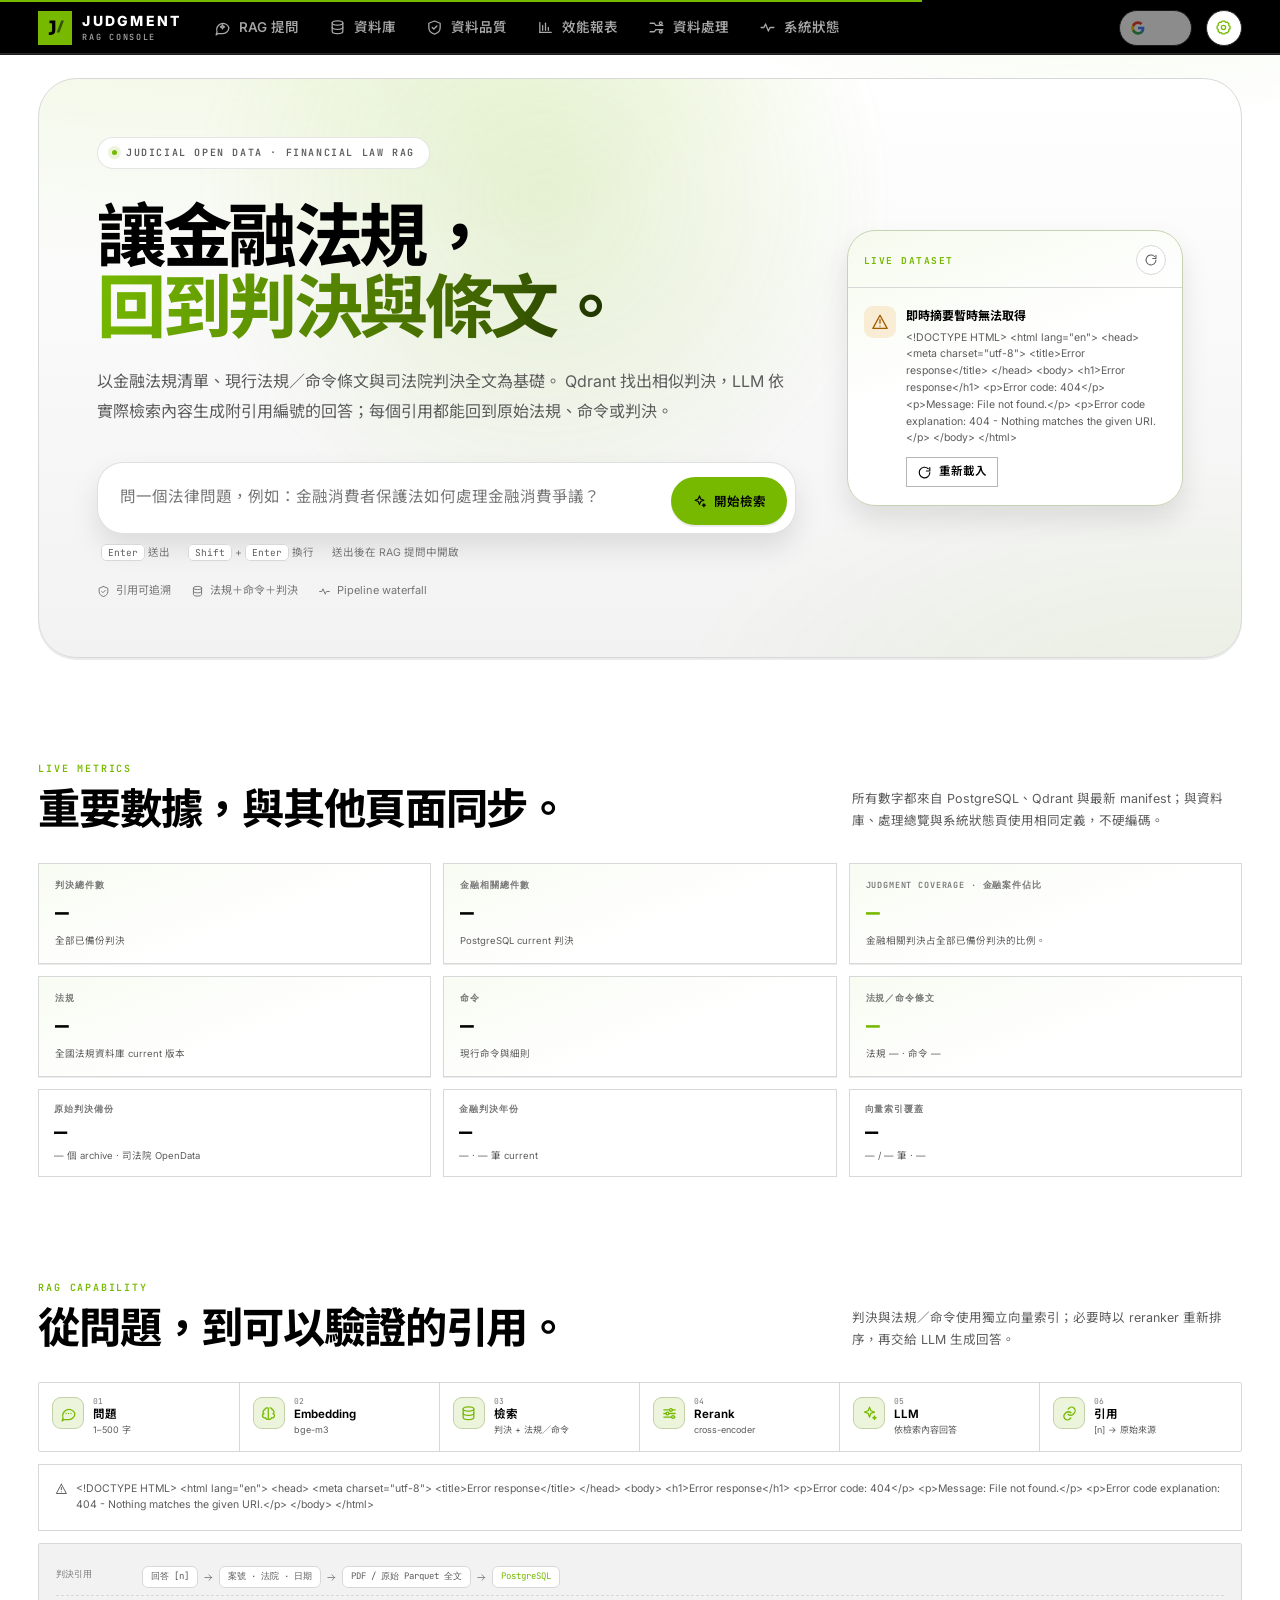
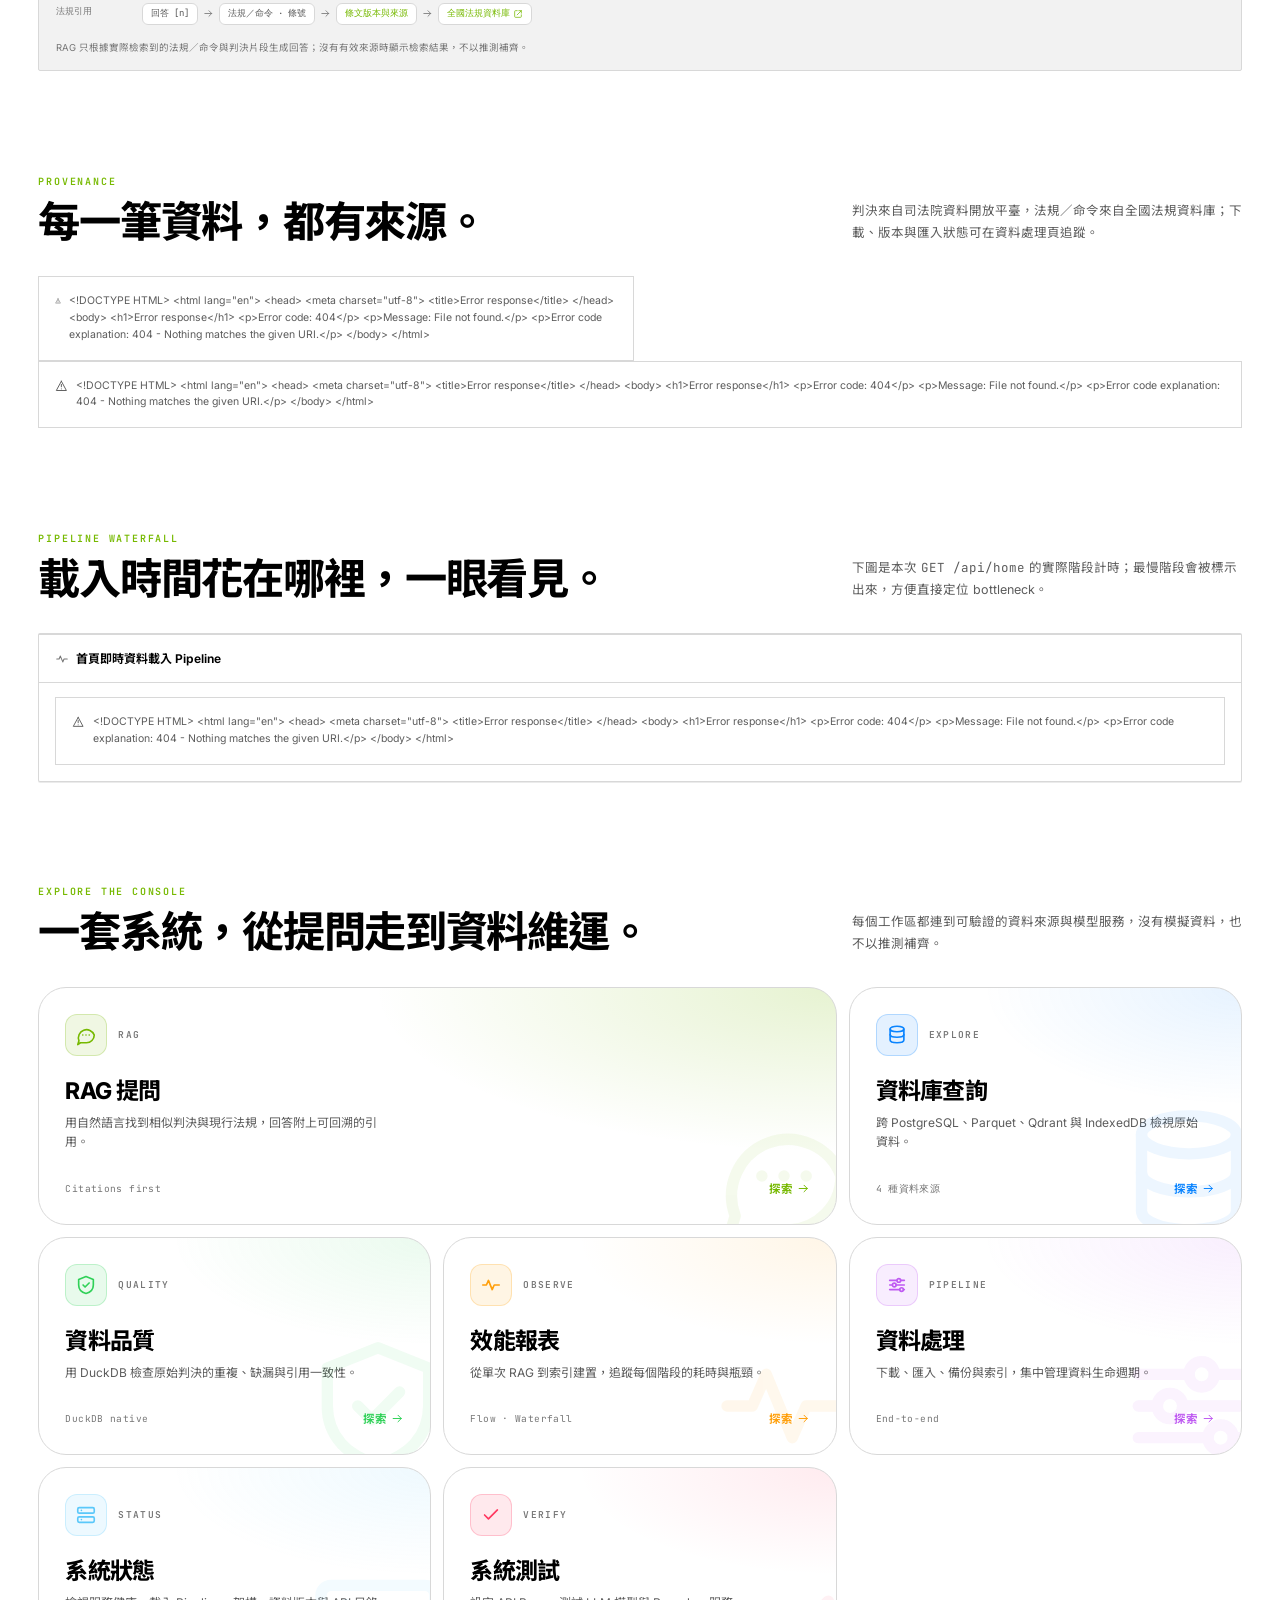
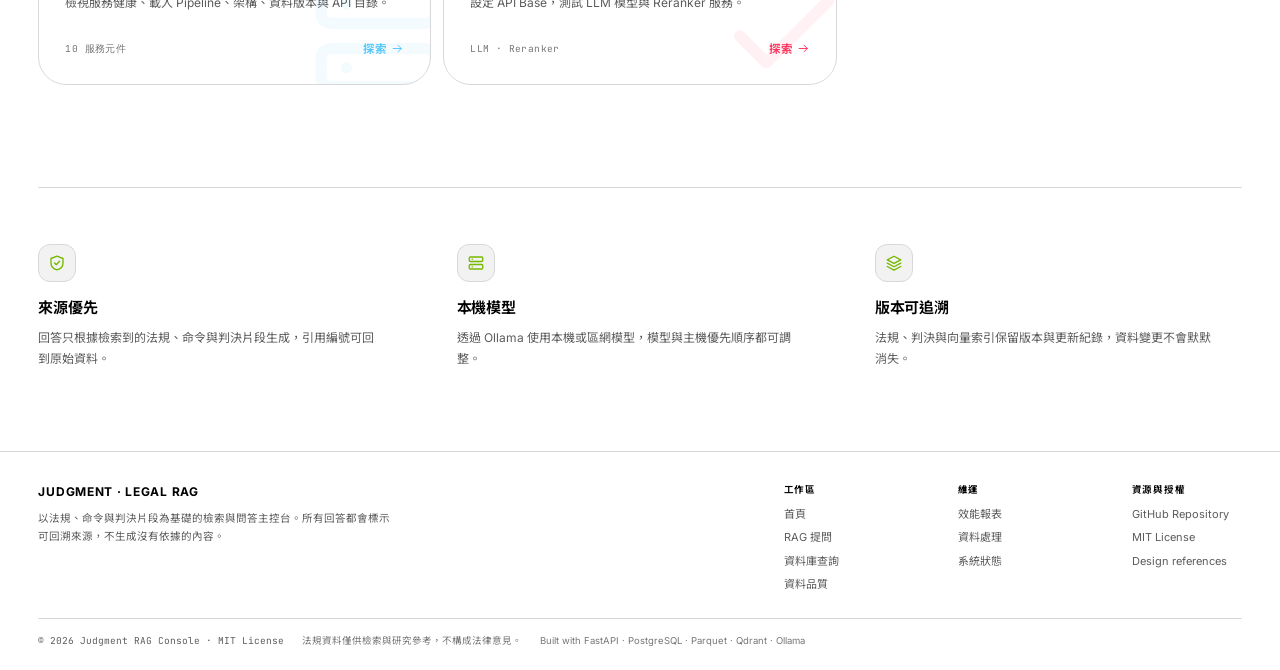
==== commit 19552ed7: "feat: add Google account login to console" ====
--- a/src/judgment/web/static/index.html
+++ b/src/judgment/web/static/index.html
@@ -123,6 +123,7 @@
         </nav>
 
         <div class="header-actions">
+          <div class="auth-slot" id="auth-slot"></div>
           <button
             type="button"
             class="settings-trigger"
--- a/src/judgment/web/static/assets/styles.css
+++ b/src/judgment/web/static/assets/styles.css
@@ -365,6 +365,196 @@
   flex: none;
 }
 
+.auth-slot {
+  display: flex;
+  align-items: center;
+  min-width: 0;
+}
+
+.auth-login {
+  display: inline-flex;
+  align-items: center;
+  gap: 8px;
+  height: 36px;
+  padding: 0 13px 0 10px;
+  border: 1px solid var(--header-line);
+  border-radius: 999px;
+  background: var(--surface);
+  color: var(--header-ink);
+  font-size: 12px;
+  font-weight: 600;
+  text-decoration: none;
+  white-space: nowrap;
+  box-shadow: var(--shadow-xs);
+  transition:
+    border-color 0.18s ease,
+    box-shadow 0.18s ease,
+    opacity 0.18s ease;
+}
+
+.auth-login:hover {
+  border-color: var(--line-strong);
+  box-shadow: var(--shadow-sm);
+}
+
+.auth-login.is-disabled {
+  opacity: 0.55;
+  cursor: not-allowed;
+}
+
+.auth-google-icon {
+  width: 16px;
+  height: 16px;
+  flex: none;
+}
+
+.auth-user {
+  position: relative;
+}
+
+.auth-user-trigger {
+  display: inline-flex;
+  align-items: center;
+  gap: 9px;
+  height: 36px;
+  padding: 0 9px 0 5px;
+  border: 1px solid var(--header-line);
+  border-radius: 999px;
+  background: var(--surface);
+  color: var(--header-ink);
+  font: inherit;
+  cursor: pointer;
+  box-shadow: var(--shadow-xs);
+  transition:
+    border-color 0.18s ease,
+    box-shadow 0.18s ease;
+}
+
+.auth-user-trigger:hover,
+.auth-user-trigger[aria-expanded="true"] {
+  border-color: var(--line-strong);
+  box-shadow: var(--shadow-sm);
+}
+
+.auth-avatar {
+  display: grid;
+  place-items: center;
+  width: 26px;
+  height: 26px;
+  flex: none;
+  border-radius: 50%;
+  background: var(--accent);
+  color: #fff;
+  font-size: 11px;
+  font-weight: 700;
+  line-height: 1;
+}
+
+.auth-user-copy {
+  display: flex;
+  flex-direction: column;
+  align-items: flex-start;
+  max-width: 120px;
+  line-height: 1.15;
+}
+
+.auth-user-name {
+  max-width: 120px;
+  overflow: hidden;
+  font-size: 11.5px;
+  font-weight: 600;
+  text-overflow: ellipsis;
+  white-space: nowrap;
+}
+
+.auth-user-role {
+  color: var(--header-muted);
+  font-size: 9px;
+  letter-spacing: 0.04em;
+  text-transform: uppercase;
+}
+
+.auth-chevron {
+  width: 13px;
+  height: 13px;
+  flex: none;
+  color: var(--header-muted);
+}
+
+.auth-menu {
+  position: absolute;
+  top: calc(100% + 8px);
+  right: 0;
+  z-index: 70;
+  width: 236px;
+  padding: 8px;
+  border: 1px solid var(--line);
+  border-radius: var(--radius-md);
+  background: var(--surface);
+  box-shadow: var(--shadow-lg);
+}
+
+.auth-menu[hidden] {
+  display: none;
+}
+
+.auth-menu-head {
+  display: flex;
+  flex-direction: column;
+  gap: 2px;
+  margin-bottom: 6px;
+  padding: 8px 9px 9px;
+  border-bottom: 1px solid var(--line);
+}
+
+.auth-menu-name {
+  color: var(--ink);
+  font-size: 12px;
+  font-weight: 600;
+}
+
+.auth-menu-email {
+  color: var(--muted);
+  font-size: 10.5px;
+  overflow-wrap: anywhere;
+}
+
+.auth-menu-item {
+  width: 100%;
+  padding: 8px 9px;
+  border: 0;
+  border-radius: var(--radius-sm);
+  background: transparent;
+  color: var(--ink);
+  font: inherit;
+  font-size: 12px;
+  text-align: left;
+  cursor: pointer;
+}
+
+.auth-menu-item:hover {
+  background: var(--surface-2);
+}
+
+.auth-menu-item:disabled {
+  opacity: 0.6;
+  cursor: wait;
+}
+
+@media (max-width: 760px) {
+  .auth-user-copy {
+    display: none;
+  }
+
+  .auth-login span {
+    display: none;
+  }
+
+  .auth-login {
+    padding: 0 10px;
+  }
+}
+
 .header-status {
   display: inline-flex;
   align-items: center;
@@ -1677,6 +1867,30 @@
   color: var(--accent);
 }
 
+.badge-reuse {
+  border-color: color-mix(in srgb, var(--info) 35%, transparent);
+  background: color-mix(in srgb, var(--info) 14%, transparent);
+  color: var(--info);
+}
+
+.badge-reuse-outline {
+  border-color: color-mix(in srgb, var(--info) 35%, transparent);
+  background: transparent;
+  color: var(--info);
+}
+
+.badge-embed {
+  border-color: color-mix(in srgb, #a78bfa 35%, transparent);
+  background: color-mix(in srgb, #a78bfa 14%, transparent);
+  color: #a78bfa;
+}
+
+.badge-embed-outline {
+  border-color: color-mix(in srgb, #a78bfa 35%, transparent);
+  background: transparent;
+  color: #a78bfa;
+}
+
 .badge-ok {
   border-color: transparent;
   background: var(--success-soft);
@@ -2200,24 +2414,24 @@
   padding-top: clamp(8px, 1.4vw, 18px);
 }
 
-.home-stage {
+.home-hero {
   position: relative;
-  display: flex;
-  align-items: center;
-  justify-content: center;
-  min-height: clamp(560px, 72vh, 760px);
-  padding: clamp(64px, 9vw, 116px) clamp(24px, 6vw, 88px);
+  display: grid;
+  grid-template-columns: minmax(0, 1.35fr) minmax(300px, 0.65fr);
+  align-items: stretch;
+  gap: clamp(24px, 4vw, 56px);
+  padding: clamp(28px, 4.5vw, 58px);
   overflow: hidden;
   border: 1px solid var(--line);
   border-radius: clamp(24px, 3vw, 40px);
   background:
     radial-gradient(
-      110% 80% at 50% -14%,
-      color-mix(in srgb, var(--accent) 12%, transparent) 0%,
-      transparent 58%
+      110% 90% at 12% -18%,
+      color-mix(in srgb, var(--accent) 13%, transparent) 0%,
+      transparent 56%
     ),
     radial-gradient(
-      70% 55% at 92% 104%,
+      70% 70% at 96% 108%,
       color-mix(in srgb, var(--accent) 7%, transparent) 0%,
       transparent 62%
     ),
@@ -2225,38 +2439,37 @@
   box-shadow: var(--shadow-sm);
 }
 
-.home-stage-halo {
+.home-hero::before {
+  content: "";
   position: absolute;
-  top: -38%;
-  left: 50%;
-  width: min(760px, 88vw);
+  top: -42%;
+  left: 12%;
+  width: min(720px, 80vw);
   aspect-ratio: 1;
   border-radius: 50%;
   background: radial-gradient(
     circle,
-    color-mix(in srgb, var(--accent) 19%, transparent) 0%,
+    color-mix(in srgb, var(--accent) 16%, transparent) 0%,
     transparent 68%
   );
   filter: blur(10px);
-  transform: translateX(-50%);
   pointer-events: none;
 }
 
-.home-stage-inner {
+.home-hero-copy {
   position: relative;
   z-index: 1;
   display: flex;
   flex-direction: column;
-  align-items: center;
-  width: 100%;
-  max-width: 1000px;
-  text-align: center;
+  justify-content: center;
+  min-width: 0;
 }
 
 .home-eyebrow {
   display: inline-flex;
   align-items: center;
   gap: 9px;
+  align-self: flex-start;
   padding: 7px 14px;
   border: 1px solid color-mix(in srgb, var(--ink) 10%, transparent);
   border-radius: 999px;
@@ -2279,14 +2492,14 @@
 }
 
 .home-title {
-  max-width: 1000px;
-  margin-top: clamp(24px, 3.6vw, 38px);
+  max-width: 880px;
+  margin-top: clamp(20px, 2.8vw, 32px);
   color: var(--ink);
   font-family: var(--font-display);
-  font-size: clamp(2.8rem, 7vw, 6.1rem);
+  font-size: clamp(2.65rem, 5.4vw, 4.8rem);
   font-weight: var(--display-weight);
   letter-spacing: -0.05em;
-  line-height: 1.02;
+  line-height: 1.03;
   text-wrap: balance;
 }
 
@@ -2310,17 +2523,17 @@
 }
 
 .home-lead {
-  max-width: 730px;
-  margin-top: clamp(18px, 2.4vw, 28px);
-  color: var(--muted);
-  font-size: clamp(14px, 1.35vw, 17px);
+  max-width: 700px;
+  margin-top: clamp(16px, 2vw, 24px);
+  color: var(--muted);
+  font-size: clamp(13.5px, 1.25vw, 16px);
   line-height: 1.85;
   text-wrap: pretty;
 }
 
 .home-ask {
-  width: min(780px, 100%);
-  margin-top: clamp(28px, 3.6vw, 44px);
+  width: min(720px, 100%);
+  margin-top: clamp(24px, 3vw, 36px);
   text-align: left;
 }
 
@@ -2328,9 +2541,9 @@
   display: flex;
   align-items: flex-end;
   gap: 8px;
-  padding: 8px 8px 8px 20px;
+  padding: 8px 8px 8px 18px;
   border: 1px solid color-mix(in srgb, var(--ink) 12%, transparent);
-  border-radius: clamp(18px, 2.4vw, 28px);
+  border-radius: clamp(18px, 2.4vw, 26px);
   background: var(--surface);
   box-shadow: var(--shadow-md);
   transition:
@@ -2347,14 +2560,15 @@
 
 .home-ask-input {
   flex: 1;
-  min-height: 56px;
+  min-width: 0;
+  min-height: 54px;
   max-height: 180px;
-  padding: 14px 4px;
+  padding: 13px 4px;
   border: 0;
   background: transparent;
   color: var(--ink);
   font-family: var(--font-body);
-  font-size: clamp(14px, 1.3vw, 16px);
+  font-size: clamp(14px, 1.25vw, 15.5px);
   line-height: 1.65;
   outline: none;
   resize: none;
@@ -2366,18 +2580,18 @@
 
 .home-ask-submit {
   flex: none;
-  min-height: 50px;
-  padding: 0 22px;
+  min-height: 48px;
+  padding: 0 20px;
   border-radius: 999px;
 }
 
 .home-ask-help {
   display: flex;
   align-items: center;
-  justify-content: center;
+  justify-content: flex-start;
   gap: 8px 18px;
   flex-wrap: wrap;
-  padding: 12px 4px 0;
+  padding: 11px 4px 0;
   color: var(--faint);
   font-size: 10.5px;
 }
@@ -2395,10 +2609,9 @@
 .home-hero-meta {
   display: flex;
   align-items: center;
-  justify-content: center;
-  gap: 10px 22px;
+  gap: 10px 20px;
   flex-wrap: wrap;
-  margin-top: 22px;
+  margin-top: 20px;
   color: var(--faint);
   font-size: 11px;
 }
@@ -2409,22 +2622,194 @@
   gap: 6px;
 }
 
-.home-showcase {
-  padding: clamp(72px, 10vw, 132px) 0 0;
-}
-
-.home-showcase-head {
+.home-live-card {
+  position: relative;
+  z-index: 1;
+  display: flex;
+  flex-direction: column;
+  align-self: center;
+  width: 100%;
+  min-width: 0;
+  overflow: hidden;
+  border: 1px solid color-mix(in srgb, var(--accent) 18%, var(--line));
+  border-radius: clamp(20px, 2.6vw, 28px);
+  background:
+    linear-gradient(
+      160deg,
+      color-mix(in srgb, var(--accent) 7%, var(--surface)) 0%,
+      var(--surface) 46%,
+      var(--surface) 100%
+    );
+  box-shadow: var(--shadow-md);
+}
+
+.home-live-head {
+  display: flex;
+  align-items: center;
+  justify-content: space-between;
+  gap: 10px;
+  padding: 14px 16px 12px;
+  border-bottom: 1px solid var(--line);
+}
+
+.home-live-kicker {
+  color: var(--accent);
+  font-family: var(--font-mono);
+  font-size: 9.5px;
+  font-weight: 700;
+  letter-spacing: 0.16em;
+}
+
+.home-live-refresh {
+  display: grid;
+  place-items: center;
+  width: 30px;
+  height: 30px;
+  border: 1px solid var(--line);
+  border-radius: 999px;
+  background: var(--surface);
+  color: var(--muted);
+  cursor: pointer;
+  transition:
+    border-color 0.15s ease,
+    color 0.15s ease,
+    transform 0.15s ease;
+}
+
+.home-live-refresh:hover {
+  border-color: var(--accent-border);
+  color: var(--accent);
+}
+
+.home-live-refresh.is-loading svg {
+  animation: home-spin 0.9s linear infinite;
+}
+
+@keyframes home-spin {
+  to {
+    transform: rotate(360deg);
+  }
+}
+
+.home-live-rows {
+  display: flex;
+  flex-direction: column;
+}
+
+.home-live-row {
+  display: flex;
+  align-items: baseline;
+  justify-content: space-between;
+  gap: 12px;
+  padding: 11px 16px;
+  border-bottom: 1px solid var(--line);
+}
+
+.home-live-row:last-child {
+  border-bottom: 0;
+}
+
+.home-live-label {
+  flex: none;
+  color: var(--muted);
+  font-size: 11px;
+}
+
+.home-live-value {
+  min-width: 0;
+  color: var(--ink);
+  font-size: clamp(14px, 1.5vw, 17px);
+  font-weight: 650;
+  text-align: right;
+  overflow-wrap: anywhere;
+}
+
+.home-live-value i {
+  color: var(--faint);
+  font-style: normal;
+  font-weight: 400;
+}
+
+.home-live-rows.is-loading {
+  gap: 12px;
+  padding: 16px;
+}
+
+.home-live-rows.is-loading .skeleton-line {
+  margin: 0;
+}
+
+.home-live-foot {
+  display: flex;
+  align-items: center;
+  justify-content: space-between;
+  gap: 8px 12px;
+  flex-wrap: wrap;
+  padding: 12px 16px 14px;
+  border-top: 1px solid var(--line);
+  color: var(--faint);
+  font-size: 9px;
+  line-height: 1.5;
+}
+
+.home-live-source {
+  display: inline-flex;
+  align-items: center;
+  gap: 5px;
+}
+
+.home-live-time {
+  font-family: var(--font-mono);
+}
+
+.home-live-error {
+  display: flex;
+  align-items: flex-start;
+  gap: 10px;
+  padding: 18px 16px;
+}
+
+.home-live-error-icon {
+  display: grid;
+  place-items: center;
+  width: 32px;
+  height: 32px;
+  flex: none;
+  border-radius: 9px;
+  background: var(--warning-soft);
+  color: var(--warning);
+}
+
+.home-live-error strong {
+  display: block;
+  color: var(--ink);
+  font-size: 12px;
+}
+
+.home-live-error p {
+  margin: 4px 0 10px;
+  color: var(--muted);
+  font-size: 10.5px;
+  line-height: 1.6;
+  overflow-wrap: anywhere;
+}
+
+.home-section {
+  margin-top: clamp(60px, 8vw, 104px);
+}
+
+.home-section-head {
   display: flex;
   align-items: flex-end;
   justify-content: space-between;
-  gap: 28px 48px;
+  gap: 24px 44px;
   flex-wrap: wrap;
-  margin-bottom: clamp(30px, 4vw, 48px);
+  margin-bottom: clamp(22px, 3vw, 32px);
 }
 
 .home-kicker {
   display: block;
-  margin-bottom: 11px;
+  margin-bottom: 9px;
   color: var(--accent);
   font-family: var(--font-mono);
   font-size: 10px;
@@ -2433,221 +2818,745 @@
   text-transform: uppercase;
 }
 
-.home-showcase-head h2 {
+.home-section-head h2 {
   max-width: 820px;
   color: var(--ink);
   font-family: var(--font-display);
-  font-size: clamp(2rem, 4vw, 3.4rem);
+  font-size: clamp(1.7rem, 3.3vw, 2.8rem);
   font-weight: var(--display-weight);
   letter-spacing: var(--display-tracking);
-  line-height: 1.06;
+  line-height: 1.08;
   text-wrap: balance;
 }
 
-.home-showcase-head > p {
-  max-width: 370px;
-  color: var(--muted);
-  font-size: 13px;
-  line-height: 1.8;
+.home-section-head > p {
+  max-width: 390px;
+  color: var(--muted);
+  font-size: 12.5px;
+  line-height: 1.75;
   text-wrap: pretty;
 }
 
-.home-feature {
+.processing-summary.home-metric-grid {
+  display: grid;
+  grid-template-columns: repeat(3, minmax(0, 1fr));
+  gap: 12px;
+  margin: 0;
+}
+
+.home-metric-group {
+  display: contents;
+}
+
+.home-metric-grid .processing-summary-card {
+  gap: 5px;
+  padding: 15px 16px;
+  border-radius: var(--radius-md);
+  background:
+    linear-gradient(
+      160deg,
+      color-mix(in srgb, var(--accent) 5%, var(--surface)) 0%,
+      var(--surface) 58%
+    );
+}
+
+.home-metric-grid .processing-summary-value {
+  font-size: clamp(17px, 2.1vw, 23px);
+}
+
+.home-metric-strip {
+  display: grid;
+  grid-template-columns: repeat(3, minmax(0, 1fr));
+  gap: 12px;
+  margin-top: 12px;
+}
+
+.home-fact {
+  display: flex;
+  flex-direction: column;
+  gap: 3px;
+  min-width: 0;
+  padding: 13px 15px;
+  border: 1px solid var(--line);
+  border-radius: var(--radius-md);
+  background: var(--surface);
+}
+
+.home-fact.is-loading {
+  min-height: 76px;
+}
+
+.home-fact-label {
+  color: var(--faint);
+  font-family: var(--font-mono);
+  font-size: 8.5px;
+  font-weight: 600;
+  letter-spacing: 0.1em;
+  text-transform: uppercase;
+}
+
+.home-fact strong {
+  color: var(--ink);
+  font-family: var(--font-mono);
+  font-size: clamp(17px, 2vw, 22px);
+  font-weight: 650;
+  line-height: 1.2;
+}
+
+.home-fact small {
+  color: var(--muted);
+  font-size: 9.5px;
+  line-height: 1.5;
+  overflow-wrap: anywhere;
+}
+
+.home-rag-flow {
+  display: grid;
+  grid-template-columns: repeat(6, minmax(0, 1fr));
+  margin: 0;
+  padding: 0;
+  overflow: hidden;
+  border: 1px solid var(--line);
+  border-radius: var(--radius-lg);
+  background: var(--surface);
+  list-style: none;
+}
+
+.home-rag-step {
   position: relative;
+  display: flex;
+  align-items: flex-start;
+  gap: 9px;
+  min-width: 0;
+  padding: 14px 13px;
+  border-right: 1px solid var(--line);
+}
+
+.home-rag-step:last-child {
+  border-right: 0;
+}
+
+.home-rag-step-icon {
   display: grid;
-  grid-template-columns: minmax(0, 1.05fr) minmax(0, 0.95fr);
-  align-items: center;
-  gap: clamp(24px, 4vw, 56px);
-  min-height: 480px;
-  padding: clamp(32px, 5vw, 64px);
+  place-items: center;
+  width: 32px;
+  height: 32px;
+  flex: none;
+  border: 1px solid color-mix(in srgb, var(--accent) 22%, var(--line));
+  border-radius: 9px;
+  background: var(--accent-soft);
+  color: var(--accent);
+}
+
+.home-rag-step-copy {
+  display: flex;
+  flex-direction: column;
+  min-width: 0;
+}
+
+.home-rag-step-copy small {
+  color: var(--faint);
+  font-family: var(--font-mono);
+  font-size: 8px;
+  line-height: 1.2;
+}
+
+.home-rag-step-copy strong {
+  color: var(--ink);
+  font-size: 11.5px;
+  font-weight: 650;
+  line-height: 1.3;
+}
+
+.home-rag-step-copy > span {
+  margin-top: 2px;
+  color: var(--muted);
+  font-size: 9px;
+  line-height: 1.4;
+  overflow-wrap: anywhere;
+}
+
+.home-rag-values {
+  display: grid;
+  grid-template-columns: repeat(3, minmax(0, 1fr));
+  gap: 12px;
+  margin-top: 12px;
+}
+
+.home-rag-card {
+  position: relative;
+  display: flex;
+  flex-direction: column;
+  gap: 7px;
+  min-width: 0;
   overflow: hidden;
-  border: 1px solid rgba(255, 255, 255, 0.1);
-  border-radius: clamp(24px, 3vw, 36px);
+  padding: 18px;
+  border: 1px solid var(--line);
+  border-radius: var(--radius-lg);
   background:
     radial-gradient(
-      90% 90% at 86% 12%,
-      color-mix(in srgb, var(--accent) 36%, transparent) 0%,
-      transparent 56%
+      120% 100% at 100% 0%,
+      color-mix(in srgb, var(--accent) 7%, transparent) 0%,
+      transparent 58%
     ),
-    linear-gradient(145deg, #1d1d1f 0%, #101012 56%, #000000 100%);
-  color: #f5f5f7;
+    var(--surface);
+}
+
+.home-rag-card.is-loading {
+  min-height: 210px;
+}
+
+.home-rag-kicker {
+  color: var(--accent);
+  font-family: var(--font-mono);
+  font-size: 8.5px;
+  font-weight: 700;
+  letter-spacing: 0.14em;
+}
+
+.home-rag-value {
+  color: var(--ink);
+  font-size: clamp(1.45rem, 2.6vw, 2.1rem);
+  font-weight: 650;
+  letter-spacing: -0.03em;
+  line-height: 1.1;
+  overflow-wrap: anywhere;
+}
+
+.home-rag-value small {
+  color: var(--muted);
+  font-size: 11px;
+  font-weight: 500;
+  letter-spacing: 0;
+}
+
+.home-rag-label {
+  color: var(--muted);
+  font-size: 10.5px;
+  line-height: 1.4;
+}
+
+.home-rag-progress {
+  display: block;
+  height: 6px;
+  margin-top: 2px;
+  overflow: hidden;
+  border-radius: 999px;
+  background: var(--surface-3);
+}
+
+.home-rag-progress > span {
+  display: block;
+  height: 100%;
+  border-radius: inherit;
+  background: linear-gradient(
+    90deg,
+    var(--accent) 0%,
+    color-mix(in srgb, var(--accent) 55%, var(--ink)) 100%
+  );
+}
+
+.home-rag-meta {
+  color: var(--muted);
+  font-size: 9.5px;
+  line-height: 1.6;
+  overflow-wrap: anywhere;
+}
+
+.home-rag-chips {
+  display: flex;
+  flex-wrap: wrap;
+  gap: 6px;
+}
+
+.home-chip {
+  padding: 4px 8px;
+  border: 1px solid var(--line);
+  border-radius: 999px;
+  background: var(--surface-2);
+  color: var(--muted);
+  font-family: var(--font-mono);
+  font-size: 8.5px;
+  line-height: 1.3;
+  overflow-wrap: anywhere;
+}
+
+.home-chip.is-on {
+  border-color: var(--accent-border);
+  background: var(--accent-soft);
+  color: var(--accent);
+}
+
+.home-rag-link {
+  display: inline-flex;
+  align-items: center;
+  gap: 4px;
+  margin-top: auto;
+  padding-top: 8px;
+  color: var(--accent);
+  font-size: 11px;
+  font-weight: 650;
   text-decoration: none;
-  transition:
-    transform 0.3s ease,
-    box-shadow 0.3s ease;
-}
-
-.home-feature:hover {
-  color: #f5f5f7;
-  transform: translateY(-3px);
-  box-shadow: 0 30px 80px rgba(0, 0, 0, 0.24);
-}
-
-.home-feature-glow {
-  position: absolute;
-  top: -180px;
-  right: -140px;
-  width: 560px;
-  height: 560px;
-  border-radius: 50%;
-  background: radial-gradient(
-    circle,
-    color-mix(in srgb, var(--accent) 40%, transparent) 0%,
-    transparent 68%
-  );
-  filter: blur(28px);
-  opacity: 0.7;
-  pointer-events: none;
-}
-
-.home-feature-copy {
-  position: relative;
-  z-index: 1;
+}
+
+.home-rag-link:hover {
+  gap: 7px;
+}
+
+.home-rag-error,
+.home-source-error,
+.home-laws-error,
+.home-wf-error-body {
+  display: flex;
+  align-items: flex-start;
+  gap: 8px;
+  padding: 16px;
+  border: 1px solid var(--line);
+  border-radius: var(--radius-md);
+  background: var(--surface);
+  color: var(--muted);
+  font-size: 10.5px;
+  line-height: 1.6;
+}
+
+.home-rag-values > .home-rag-error {
+  grid-column: 1 / -1;
+}
+
+.home-trace {
+  margin-top: 12px;
+  padding: 15px 17px;
+  border: 1px solid var(--line);
+  border-radius: var(--radius-lg);
+  background: var(--surface-2);
+}
+
+.home-trace-row {
+  display: grid;
+  grid-template-columns: 76px minmax(0, 1fr);
+  align-items: start;
+  gap: 10px;
+  padding: 7px 0;
+}
+
+.home-trace-row + .home-trace-row {
+  border-top: 1px dashed var(--line);
+}
+
+.home-trace-label {
+  color: var(--faint);
+  font-family: var(--font-mono);
+  font-size: 9px;
+  line-height: 1.8;
+}
+
+.home-trace-path {
+  display: flex;
+  align-items: center;
+  flex-wrap: wrap;
+  gap: 5px;
+  color: var(--faint);
+  font-size: 9.5px;
+}
+
+.home-trace-node {
+  display: inline-flex;
+  align-items: center;
+  gap: 3px;
+  padding: 4px 8px;
+  border: 1px solid var(--line);
+  border-radius: 6px;
+  background: var(--surface);
+  color: var(--muted);
+  font-family: var(--font-mono);
+  font-size: 9px;
+  line-height: 1.3;
+}
+
+.home-trace-node.is-link {
+  color: var(--accent);
+  text-decoration: none;
+}
+
+.home-trace-node.is-link:hover {
+  border-color: var(--accent-border);
+  background: var(--accent-soft);
+}
+
+.home-trace-note {
+  margin: 8px 0 0;
+  color: var(--faint);
+  font-size: 9.5px;
+  line-height: 1.65;
+}
+
+.home-source-grid {
+  display: grid;
+  grid-template-columns: repeat(2, minmax(0, 1fr));
+  gap: 12px;
+}
+
+.home-source-card {
+  display: flex;
+  flex-direction: column;
   min-width: 0;
-}
-
-.home-feature-kicker {
-  color: rgba(255, 255, 255, 0.55);
+  padding: 18px;
+  border: 1px solid var(--line);
+  border-radius: var(--radius-lg);
+  background: var(--surface);
+  box-shadow: var(--shadow-xs);
+}
+
+.home-source-head {
+  display: flex;
+  align-items: flex-start;
+  gap: 10px;
+}
+
+.home-source-icon {
+  display: grid;
+  place-items: center;
+  width: 38px;
+  height: 38px;
+  flex: none;
+  border: 1px solid color-mix(in srgb, var(--accent) 20%, var(--line));
+  border-radius: 11px;
+  background: var(--accent-soft);
+  color: var(--accent);
+}
+
+.home-source-head > div {
+  flex: 1;
+  min-width: 0;
+}
+
+.home-source-head strong {
+  display: block;
+  color: var(--ink);
+  font-size: 13px;
+  font-weight: 650;
+  line-height: 1.35;
+}
+
+.home-source-head small {
+  display: block;
+  margin-top: 2px;
+  color: var(--faint);
+  font-size: 9px;
+  line-height: 1.4;
+}
+
+.home-source-link {
+  display: inline-flex;
+  align-items: center;
+  gap: 3px;
+  flex: none;
+  color: var(--accent);
+  font-size: 9.5px;
+  font-weight: 600;
+  text-decoration: none;
+}
+
+.home-source-copy {
+  margin: 12px 0 0;
+  color: var(--muted);
+  font-size: 10.5px;
+  line-height: 1.7;
+}
+
+.home-source-facts {
+  display: grid;
+  grid-template-columns: repeat(2, minmax(0, 1fr));
+  gap: 7px;
+  margin: 12px 0 0;
+}
+
+.home-source-facts > div {
+  min-width: 0;
+  padding: 7px 9px;
+  border-radius: var(--radius-xs);
+  background: var(--surface-2);
+}
+
+.home-source-facts dt {
+  color: var(--faint);
   font-family: var(--font-mono);
+  font-size: 8px;
+  letter-spacing: 0.08em;
+  text-transform: uppercase;
+}
+
+.home-source-facts dd {
+  margin: 2px 0 0;
+  color: var(--ink);
+  font-family: var(--font-mono);
+  font-size: 12px;
+  font-weight: 650;
+  overflow-wrap: anywhere;
+}
+
+.home-source-flow {
+  display: flex;
+  align-items: center;
+  flex-wrap: wrap;
+  gap: 5px;
+  margin-top: auto;
+  padding-top: 12px;
+  color: var(--faint);
+  font-family: var(--font-mono);
+  font-size: 8.5px;
+}
+
+.home-source-flow span {
+  padding: 3px 6px;
+  border: 1px solid var(--line);
+  border-radius: 4px;
+  background: var(--surface-2);
+  color: var(--muted);
+}
+
+.home-laws {
+  margin-top: 12px;
+  overflow: hidden;
+  border: 1px solid var(--line);
+  border-radius: var(--radius-lg);
+  background: var(--surface);
+  box-shadow: var(--shadow-xs);
+}
+
+.home-laws-summary {
+  display: flex;
+  align-items: center;
+  gap: 14px;
+  padding: 16px 18px;
+  cursor: pointer;
+  list-style: none;
+}
+
+.home-laws-summary::-webkit-details-marker {
+  display: none;
+}
+
+.home-laws-summary:focus-visible {
+  outline: 2px solid var(--accent-border);
+  outline-offset: -2px;
+}
+
+.home-laws-count {
+  display: grid;
+  place-items: center;
+  width: 54px;
+  height: 54px;
+  flex: none;
+  border: 1px solid var(--accent-border);
+  border-radius: 14px;
+  background: var(--accent-soft);
+  color: var(--accent);
+  font-family: var(--font-mono);
+  font-size: 20px;
+  font-weight: 700;
+  line-height: 1;
+}
+
+.home-laws-title {
+  display: flex;
+  flex: 1;
+  flex-direction: column;
+  gap: 3px;
+  min-width: 0;
+}
+
+.home-laws-title strong {
+  color: var(--ink);
+  font-family: var(--font-display);
+  font-size: 15px;
+  font-weight: 650;
+  letter-spacing: -0.01em;
+}
+
+.home-laws-title small {
+  color: var(--muted);
+  font-family: var(--font-mono);
+  font-size: 9.5px;
+  line-height: 1.45;
+  overflow-wrap: anywhere;
+}
+
+.home-laws-toggle {
+  display: inline-flex;
+  align-items: center;
+  gap: 6px;
+  flex: none;
+  color: var(--accent);
+  font-size: 11px;
+  font-weight: 650;
+  white-space: nowrap;
+}
+
+.home-laws-toggle svg {
+  transition: transform 0.2s ease;
+}
+
+.home-laws[open] .home-laws-toggle svg {
+  transform: rotate(180deg);
+}
+
+.home-laws-body {
+  padding: 14px 18px 18px;
+  border-top: 1px solid var(--line);
+}
+
+.home-laws-toolbar {
+  display: flex;
+  align-items: center;
+  justify-content: space-between;
+  gap: 10px;
+  flex-wrap: wrap;
+  margin-bottom: 12px;
+  color: var(--faint);
+  font-size: 9.5px;
+  line-height: 1.5;
+}
+
+.home-laws-toolbar > span {
+  min-width: 0;
+  overflow-wrap: anywhere;
+}
+
+.home-laws-grid {
+  display: grid;
+  grid-template-columns: repeat(var(--home-law-columns, 11), minmax(0, 1fr));
+  gap: 5px;
+}
+
+.home-law {
+  display: flex;
+  flex-direction: column;
+  gap: 2px;
+  min-width: 0;
+  padding: 6px 5px;
+  border: 1px solid var(--line);
+  border-radius: 6px;
+  background: var(--surface-2);
+}
+
+.home-law-index {
+  color: var(--faint);
+  font-family: var(--font-mono);
+  font-size: 7.5px;
+  line-height: 1;
+}
+
+.home-law-name {
+  color: var(--ink);
+  font-size: clamp(8px, 0.8vw, 10.5px);
+  line-height: 1.35;
+  overflow-wrap: anywhere;
+  word-break: break-word;
+}
+
+.home-laws-empty {
+  margin: 0;
+  padding: 18px;
+  color: var(--muted);
+  font-size: 11px;
+}
+
+.home-laws-loading {
+  min-height: 88px;
+  margin-top: 12px;
+  border-radius: var(--radius-lg);
+}
+
+.status-wf-card.home-wf-card {
+  margin-top: 0;
+}
+
+.home-wf-links {
+  display: flex;
+  align-items: center;
+  gap: 6px 12px;
+  flex-wrap: wrap;
+  margin-left: auto;
+}
+
+.home-wf-link {
+  display: inline-flex;
+  align-items: center;
+  gap: 4px;
+  color: var(--accent);
   font-size: 10px;
   font-weight: 600;
-  letter-spacing: 0.16em;
-  text-transform: uppercase;
-}
-
-.home-feature-copy h3 {
-  margin-top: 16px;
-  color: #f5f5f7;
-  font-family: var(--font-display);
-  font-size: clamp(2.2rem, 4.2vw, 4rem);
-  font-weight: var(--display-weight);
-  letter-spacing: -0.045em;
-  line-height: 1.02;
-  text-wrap: balance;
-}
-
-.home-feature-copy h3 span {
-  display: block;
-  margin-top: 10px;
-  color: rgba(255, 255, 255, 0.58);
-  font-size: clamp(1.05rem, 1.8vw, 1.5rem);
-  font-weight: 500;
-  letter-spacing: -0.02em;
-  line-height: 1.45;
-}
-
-.home-feature-copy p {
-  max-width: 540px;
-  margin-top: 20px;
-  color: rgba(255, 255, 255, 0.62);
-  font-size: 14px;
-  line-height: 1.8;
-  text-wrap: pretty;
-}
-
-.home-feature-cta {
+  text-decoration: none;
+  white-space: nowrap;
+}
+
+.home-wf-link:hover {
+  gap: 7px;
+}
+
+.home-wf-metrics {
+  margin: 12px 16px 0;
+}
+
+.home-wf-step {
+  margin-right: 4px;
+  color: var(--faint);
+  font-family: var(--font-mono);
+  font-size: 8.5px;
+}
+
+.home-wf-slow {
   display: inline-flex;
   align-items: center;
-  gap: 7px;
-  margin-top: 30px;
-  padding: 11px 20px;
+  margin-left: 4px;
+  padding: 1px 5px;
   border-radius: 999px;
-  background: #f5f5f7;
-  color: #1d1d1f;
-  font-size: 12.5px;
-  font-weight: 650;
-  transition:
-    background 0.2s ease,
-    transform 0.2s ease;
-}
-
-.home-feature:hover .home-feature-cta {
-  background: #ffffff;
-  transform: translateX(2px);
-}
-
-.home-feature-art {
-  position: relative;
-  display: grid;
-  place-items: center;
-  min-height: 360px;
-}
-
-.home-feature-orbit {
-  position: absolute;
-  border: 1px solid rgba(255, 255, 255, 0.12);
-  border-radius: 50%;
-}
-
-.home-feature-orbit.orbit-one {
-  width: min(330px, 82%);
-  aspect-ratio: 1;
-}
-
-.home-feature-orbit.orbit-two {
-  width: min(480px, 112%);
-  aspect-ratio: 1;
-  border-color: rgba(255, 255, 255, 0.06);
-}
-
-.home-feature-core {
-  position: relative;
-  display: grid;
-  place-items: center;
-  width: clamp(140px, 16vw, 180px);
-  aspect-ratio: 1;
-  border: 1px solid rgba(255, 255, 255, 0.16);
-  border-radius: 50%;
-  background: radial-gradient(
-    circle at 34% 28%,
-    rgba(255, 255, 255, 0.17) 0%,
-    rgba(255, 255, 255, 0.04) 52%,
-    rgba(255, 255, 255, 0.01) 100%
-  );
-  color: #f5f5f7;
-  box-shadow:
-    inset 0 0 42px rgba(255, 255, 255, 0.06),
-    0 22px 60px rgba(0, 0, 0, 0.45);
-}
-
-.home-feature-core svg {
-  width: 42px;
-  height: 42px;
-  opacity: 0.9;
-}
-
-.home-feature-chip {
-  position: absolute;
-  padding: 8px 14px;
-  border: 1px solid rgba(255, 255, 255, 0.14);
-  border-radius: 999px;
-  background: rgba(255, 255, 255, 0.06);
-  color: rgba(255, 255, 255, 0.74);
+  background: var(--warning-soft);
+  color: var(--warning);
   font-family: var(--font-mono);
-  font-size: 10px;
-  letter-spacing: 0.04em;
-}
-
-.chip-qdrant {
-  top: 15%;
-  left: 0;
-}
-
-.chip-llm {
-  top: 30%;
-  right: 0;
-}
-
-.chip-cite {
-  bottom: 12%;
-  left: 12%;
+  font-size: 8px;
+  font-weight: 700;
+  vertical-align: middle;
+}
+
+.home-wf-stage.is-slowest .rag-wf-stage-meta {
+  color: var(--warning);
+}
+
+.home-wf-stage.is-slowest .rag-wf-track {
+  box-shadow: inset 0 0 0 1px color-mix(in srgb, var(--warning) 34%, transparent);
+}
+
+.home-wf-loading-label {
+  color: var(--faint);
+  font-family: var(--font-mono);
+  font-size: 9.5px;
+}
+
+.home-wf-loading-body {
+  display: flex;
+  flex-direction: column;
+  gap: 12px;
+  padding: 18px 16px;
+}
+
+.home-wf-loading-body .skeleton-line {
+  margin: 0;
+}
+
+.home-wf-error-body {
+  margin: 14px 16px 16px;
+}
+
+.home-wf-card .status-wf-chart .rag-wf-axis {
+  padding-top: 12px;
 }
 
 .home-tile-grid {
   display: grid;
   grid-template-columns: repeat(3, minmax(0, 1fr));
-  gap: 14px;
-  margin-top: 14px;
+  gap: 12px;
 }
 
 .home-tile {
@@ -2655,11 +3564,11 @@
   position: relative;
   display: flex;
   flex-direction: column;
-  min-height: 300px;
-  padding: clamp(22px, 2.5vw, 32px);
+  min-height: 218px;
+  padding: clamp(18px, 2.1vw, 26px);
   overflow: hidden;
   border: 1px solid var(--line);
-  border-radius: clamp(22px, 2.5vw, 30px);
+  border-radius: clamp(20px, 2.4vw, 28px);
   background:
     radial-gradient(
       120% 90% at 100% 0%,
@@ -2675,6 +3584,18 @@
     box-shadow 0.25s ease;
 }
 
+.home-tile.is-wide {
+  grid-column: span 2;
+  min-height: 238px;
+  background:
+    radial-gradient(
+      100% 120% at 100% 0%,
+      color-mix(in srgb, var(--tile-tint) 18%, transparent) 0%,
+      transparent 58%
+    ),
+    var(--surface);
+}
+
 .home-tile:hover {
   color: var(--ink);
   border-color: color-mix(in srgb, var(--tile-tint) 36%, var(--line));
@@ -2731,10 +3652,10 @@
 .home-tile-icon {
   display: grid;
   place-items: center;
-  width: 44px;
-  height: 44px;
+  width: 42px;
+  height: 42px;
   border: 1px solid color-mix(in srgb, var(--tile-tint) 24%, transparent);
-  border-radius: 13px;
+  border-radius: 12px;
   background: color-mix(in srgb, var(--tile-tint) 11%, transparent);
   color: var(--tile-tint);
 }
@@ -2751,24 +3672,24 @@
 .home-tile-copy {
   display: flex;
   flex-direction: column;
-  gap: 8px;
-  margin-top: 26px;
+  gap: 7px;
+  margin-top: 22px;
 }
 
 .home-tile-copy strong {
   color: var(--ink);
   font-family: var(--font-display);
-  font-size: clamp(1.3rem, 1.9vw, 1.65rem);
+  font-size: clamp(1.2rem, 1.8vw, 1.55rem);
   font-weight: var(--display-weight);
   letter-spacing: var(--display-tracking);
   line-height: 1.2;
 }
 
 .home-tile-copy > span {
-  max-width: 290px;
-  color: var(--muted);
-  font-size: 13px;
-  line-height: 1.7;
+  max-width: 330px;
+  color: var(--muted);
+  font-size: 12px;
+  line-height: 1.65;
 }
 
 .home-tile-foot {
@@ -2777,7 +3698,7 @@
   justify-content: space-between;
   gap: 12px;
   margin-top: auto;
-  padding-top: 26px;
+  padding-top: 22px;
 }
 
 .home-tile-metric {
@@ -2785,12 +3706,14 @@
   font-family: var(--font-mono);
   font-size: 9.5px;
   letter-spacing: 0.04em;
+  overflow-wrap: anywhere;
 }
 
 .home-tile-cta {
   display: inline-flex;
   align-items: center;
   gap: 4px;
+  flex: none;
   color: var(--tile-tint);
   font-size: 11.5px;
   font-weight: 650;
@@ -2806,8 +3729,8 @@
   display: grid;
   grid-template-columns: repeat(3, minmax(0, 1fr));
   gap: clamp(24px, 4vw, 56px);
-  margin-top: clamp(64px, 9vw, 112px);
-  padding: clamp(38px, 5vw, 62px) 0 clamp(10px, 2vw, 20px);
+  margin-top: clamp(60px, 8vw, 104px);
+  padding: clamp(34px, 4.5vw, 56px) 0 clamp(8px, 2vw, 18px);
   border-top: 1px solid var(--line);
 }
 
@@ -2823,7 +3746,7 @@
   place-items: center;
   width: 38px;
   height: 38px;
-  margin-bottom: 16px;
+  margin-bottom: 14px;
   border: 1px solid var(--line);
   border-radius: 12px;
   background: var(--surface-2);
@@ -2846,35 +3769,59 @@
   line-height: 1.75;
 }
 
+@media (max-width: 1100px) {
+  .home-hero {
+    grid-template-columns: minmax(0, 1fr);
+  }
+
+  .home-live-card {
+    max-width: 620px;
+  }
+
+  .home-rag-flow {
+    grid-template-columns: repeat(3, minmax(0, 1fr));
+  }
+
+  .home-rag-step:nth-child(3n) {
+    border-right: 0;
+  }
+
+  .home-rag-step:nth-child(n + 4) {
+    border-top: 1px solid var(--line);
+  }
+}
+
 @media (max-width: 1024px) {
-  .home-feature {
-    grid-template-columns: 1fr;
-    min-height: 0;
-  }
-
-  .home-feature-art {
-    min-height: 330px;
-    margin-top: 8px;
+  .processing-summary.home-metric-grid,
+  .home-metric-strip {
+    grid-template-columns: repeat(2, minmax(0, 1fr));
+  }
+
+  .home-rag-values {
+    grid-template-columns: repeat(2, minmax(0, 1fr));
   }
 
   .home-tile-grid {
     grid-template-columns: repeat(2, minmax(0, 1fr));
   }
+
+  .home-tile.is-wide {
+    grid-column: span 2;
+  }
 }
 
 @media (max-width: 820px) {
-  .home-stage {
-    min-height: 0;
-    padding-top: clamp(52px, 10vw, 78px);
-    padding-bottom: clamp(48px, 9vw, 72px);
-  }
-
-  .home-showcase-head {
+  .home-section-head {
     align-items: flex-start;
   }
 
-  .home-showcase-head > p {
-    max-width: 520px;
+  .home-section-head > p {
+    max-width: 560px;
+  }
+
+  .home-source-grid,
+  .home-rag-values {
+    grid-template-columns: minmax(0, 1fr);
   }
 
   .home-trust {
@@ -2899,48 +3846,63 @@
     width: 100%;
   }
 
-  .home-ask-help {
-    justify-content: flex-start;
-    padding-left: 6px;
-  }
-
-  .home-feature {
-    padding: clamp(26px, 7vw, 38px);
-  }
-
-  .home-feature-art {
-    min-height: 280px;
-  }
-
-  .home-feature-orbit.orbit-two {
-    width: min(380px, 120%);
-  }
-
-  .chip-qdrant {
-    left: -4%;
-  }
-
-  .chip-llm {
-    right: -4%;
+  .home-rag-flow {
+    grid-template-columns: repeat(2, minmax(0, 1fr));
+  }
+
+  .home-rag-step:nth-child(3n) {
+    border-right: 1px solid var(--line);
+  }
+
+  .home-rag-step:nth-child(2n) {
+    border-right: 0;
+  }
+
+  .home-rag-step:nth-child(n + 3) {
+    border-top: 1px solid var(--line);
   }
 
   .home-tile-grid {
-    grid-template-columns: 1fr;
+    grid-template-columns: minmax(0, 1fr);
+  }
+
+  .home-tile.is-wide {
+    grid-column: auto;
   }
 
   .home-tile {
-    min-height: 250px;
-  }
-}
-
-@media (max-width: 480px) {
-  .home-title {
-    font-size: clamp(2.35rem, 11.5vw, 3rem);
+    min-height: 198px;
+  }
+
+  .home-trace-row {
+    grid-template-columns: minmax(0, 1fr);
+    gap: 4px;
+  }
+
+  .home-wf-links {
+    width: 100%;
+    margin-left: 0;
+  }
+}
+
+@media (max-width: 640px) {
+  .processing-summary.home-metric-grid,
+  .home-metric-strip {
+    grid-template-columns: minmax(0, 1fr);
+  }
+
+  .home-hero {
+    padding: 22px 18px 24px;
+    border-radius: 24px;
   }
 
   .home-eyebrow {
     font-size: 8.5px;
-    letter-spacing: 0.12em;
+    letter-spacing: 0.11em;
+  }
+
+  .home-title {
+    font-size: clamp(2.25rem, 10.6vw, 2.8rem);
   }
 
   .home-hero-meta {
@@ -2948,17 +3910,103 @@
     font-size: 10px;
   }
 
-  .home-feature-chip {
-    padding: 6px 10px;
-    font-size: 9px;
-  }
-
-  .chip-cite {
-    left: 4%;
-  }
-
-  .home-feature-art {
-    min-height: 250px;
+  .home-section {
+    margin-top: 56px;
+  }
+
+  .home-wf-metrics {
+    margin: 10px 12px 0;
+    grid-template-columns: repeat(2, minmax(0, 1fr));
+  }
+
+  .home-wf-card .status-wf-chart .rag-wf-axis,
+  .home-wf-card .status-wf-chart .rag-wf-stages,
+  .home-wf-card .status-wf-chart .rag-wf-hint {
+    padding-left: 12px;
+    padding-right: 12px;
+  }
+
+  .home-wf-card .rag-wf-stage-head {
+    flex-wrap: wrap;
+  }
+
+  .home-wf-card .rag-wf-stage-meta {
+    justify-content: flex-start;
+    white-space: normal;
+  }
+
+  .home-laws-summary {
+    gap: 10px;
+    padding: 13px 12px;
+  }
+
+  .home-laws-count {
+    width: 46px;
+    height: 46px;
+    border-radius: 12px;
+    font-size: 17px;
+  }
+
+  .home-laws-title strong {
+    font-size: 13px;
+  }
+
+  .home-laws-toggle > span {
+    display: none;
+  }
+
+  .home-laws-body {
+    padding: 12px;
+  }
+
+  .home-laws-grid {
+    gap: 3px;
+  }
+
+  .home-law {
+    padding: 4px 3px;
+    border-radius: 4px;
+  }
+
+  .home-law-index {
+    font-size: 6.5px;
+  }
+
+  .home-law-name {
+    font-size: 7.5px;
+    line-height: 1.3;
+  }
+}
+
+@media (max-width: 480px) {
+  .home-hero {
+    padding: 20px 14px 22px;
+  }
+
+  .home-live-row {
+    padding: 10px 14px;
+  }
+
+  .home-live-foot {
+    padding: 11px 14px 13px;
+  }
+
+  .home-rag-step {
+    gap: 7px;
+    padding: 12px 10px;
+  }
+
+  .home-rag-step-icon {
+    width: 28px;
+    height: 28px;
+  }
+
+  .home-source-card {
+    padding: 15px;
+  }
+
+  .home-source-facts {
+    gap: 5px;
   }
 }
 
@@ -4291,6 +5339,14 @@
   white-space: pre-wrap;
 }
 
+/* RAG question input and answer body share the same 14px reading size. */
+.rag-page .ask-input,
+.rag-page .rag-followup-input,
+.rag-page .answer-text,
+.rag-page .law-answer-block .answer-text {
+  font-size: 14px;
+}
+
 .answer-text.is-streaming::after {
   content: "▍";
   margin-left: 1px;
@@ -4579,6 +5635,13 @@
   line-height: 1.6;
   -webkit-line-clamp: 2;
   -webkit-box-orient: vertical;
+}
+
+/* Citation card snippets use the same 14px reading size as the answer. */
+.rag-page .citation-snippet,
+.rag-page .law-source-article-text,
+.rag-page .law-answer-article-text {
+  font-size: 14px;
 }
 
 .citation-link {
@@ -6845,6 +7908,89 @@
   accent-color: var(--accent);
 }
 
+/* Service overview page-load pipeline.  Uses the canonical RAG waterfall
+   structure so phase timing, axis, bars and details stay consistent. */
+.status-wf-card {
+  margin-top: 16px;
+  overflow: visible;
+}
+
+.status-wf-summary {
+  display: flex;
+  flex-wrap: wrap;
+  gap: 5px 14px;
+  padding: 10px 16px;
+  border-bottom: 1px solid var(--line);
+  color: var(--muted);
+  font-size: 9.5px;
+}
+
+.status-wf-summary strong {
+  color: var(--ink);
+  font-weight: 600;
+}
+
+.status-wf-chart .rag-wf-axis {
+  padding: 12px 16px 2px;
+}
+
+.status-wf-chart .rag-wf-legend {
+  padding: 4px 16px 7px;
+}
+
+.status-wf-chart .rag-wf-stages {
+  padding: 0 16px 12px;
+}
+
+.status-wf-chart .rag-wf-hint {
+  padding: 0 16px 14px;
+}
+
+.status-wf-step {
+  color: var(--faint);
+  font-family: var(--font-mono);
+  font-size: 8.5px;
+}
+
+.status-wf-stage .status-wf-step {
+  margin-right: 4px;
+}
+
+.status-wf-stage.is-error .rag-wf-stage-meta {
+  color: var(--danger);
+}
+
+.status-wf-stage.is-skipped .rag-wf-track {
+  opacity: 0.55;
+}
+
+.workflow-wf-legend i.is-failed-state {
+  background: var(--danger);
+}
+
+@media (max-width: 640px) {
+  .status-wf-summary {
+    padding: 10px 12px;
+  }
+
+  .status-wf-chart .rag-wf-axis,
+  .status-wf-chart .rag-wf-legend,
+  .status-wf-chart .rag-wf-stages,
+  .status-wf-chart .rag-wf-hint {
+    padding-left: 12px;
+    padding-right: 12px;
+  }
+
+  .status-wf-card .rag-wf-stage-head {
+    flex-wrap: wrap;
+  }
+
+  .status-wf-card .rag-wf-stage-meta {
+    justify-content: flex-start;
+    white-space: normal;
+  }
+}
+
 .service-grid {
   display: grid;
   grid-template-columns: repeat(4, minmax(0, 1fr));
@@ -6988,6 +8134,9 @@
 }
 
 .arch-node {
+  display: flex;
+  flex-direction: column;
+  gap: 2px;
   padding: 6px 8px;
   border: 1px solid var(--line);
   border-radius: var(--radius-xs);
@@ -6998,9 +8147,25 @@
   line-height: 1.4;
 }
 
+.arch-node strong {
+  font-weight: 650;
+}
+
+.arch-node-detail {
+  color: var(--faint);
+  font-family: var(--font-mono);
+  font-size: 8.5px;
+  font-weight: 450;
+  line-height: 1.45;
+}
+
 .arch-node.is-muted {
   color: var(--faint);
   border-style: dashed;
+}
+
+.arch-node.is-muted .arch-node-detail {
+  color: var(--faint);
 }
 
 .arch-arrow {
@@ -7029,6 +8194,119 @@
   display: inline-flex;
   align-items: center;
   gap: 6px;
+}
+
+.arch-diagram {
+  margin: 18px 0 0;
+  padding-top: 16px;
+  border-top: 1px solid var(--line);
+}
+
+.arch-diagram-head {
+  display: flex;
+  flex-direction: column;
+  gap: 3px;
+  margin-bottom: 10px;
+}
+
+.arch-diagram-scroll {
+  overflow-x: auto;
+  border: 1px solid var(--line);
+  border-radius: var(--radius-md);
+  background: var(--bg-soft);
+  scrollbar-width: thin;
+}
+
+.arch-diagram-svg {
+  display: block;
+  width: 100%;
+  min-width: 860px;
+  height: auto;
+  color: var(--muted);
+}
+
+.arch-diagram-lane {
+  fill: var(--surface-2);
+  stroke: var(--line);
+  stroke-width: 1;
+}
+
+.arch-diagram-lane-label {
+  fill: var(--faint);
+  font-family: var(--font-mono);
+  font-size: 9px;
+  font-weight: 600;
+  letter-spacing: 0.13em;
+}
+
+.arch-diagram-node {
+  fill: var(--surface);
+  stroke: var(--line-strong);
+  stroke-width: 1;
+}
+
+.arch-diagram-node-title {
+  fill: var(--ink);
+  font-size: 11px;
+  font-weight: 650;
+}
+
+.arch-diagram-node-sub {
+  fill: var(--muted);
+  font-size: 8.8px;
+}
+
+.arch-diagram-flow {
+  fill: none;
+  stroke: var(--faint);
+  stroke-width: 1.5;
+  marker-end: url(#arch-arrow);
+}
+
+.arch-diagram-flow-accent {
+  stroke: var(--accent);
+  marker-end: url(#arch-arrow-accent);
+}
+
+.arch-diagram-flow-both {
+  marker-start: url(#arch-arrow);
+  marker-end: url(#arch-arrow);
+}
+
+.arch-diagram-flow-label {
+  fill: var(--faint);
+  font-family: var(--font-mono);
+  font-size: 8.5px;
+}
+
+.arch-diagram-flow-badge circle {
+  fill: var(--accent-soft);
+  stroke: var(--accent);
+  stroke-width: 1;
+}
+
+.arch-diagram-flow-badge text {
+  fill: var(--accent);
+  font-family: var(--font-mono);
+  font-size: 8px;
+  font-weight: 700;
+  text-anchor: middle;
+}
+
+.arch-diagram-legend {
+  display: flex;
+  flex-wrap: wrap;
+  gap: 6px 16px;
+  margin-top: 9px;
+  color: var(--faint);
+  font-size: 9px;
+  line-height: 1.5;
+}
+
+.arch-diagram-legend b {
+  color: var(--accent);
+  font-family: var(--font-mono);
+  font-size: 9px;
 }
 
 .legend-key {
@@ -9510,6 +10788,154 @@
   color: var(--muted);
   font-size: 10.5px;
   line-height: 1.65;
+}
+
+.index-pipeline-panel {
+  margin-top: 0;
+}
+
+.index-pipeline-actions {
+  display: flex;
+  flex-wrap: wrap;
+  align-items: center;
+  justify-content: flex-end;
+  gap: 8px;
+}
+
+.index-pipeline-select {
+  min-width: 260px;
+  max-width: 420px;
+}
+
+.index-pipeline-meta {
+  display: flex;
+  flex-wrap: wrap;
+  gap: 5px 16px;
+  margin-top: 12px;
+  color: var(--muted);
+  font-size: 9.5px;
+}
+
+.index-pipeline-meta strong {
+  margin-right: 3px;
+  color: var(--faint);
+  font-family: var(--font-mono);
+  font-size: 8.5px;
+  font-weight: 600;
+  letter-spacing: 0.06em;
+  text-transform: uppercase;
+}
+
+.index-pipeline-bar {
+  display: flex;
+  height: 14px;
+  margin-top: 12px;
+  overflow: hidden;
+  border-radius: 7px;
+  background: var(--surface-3);
+}
+
+.index-pipeline-seg {
+  display: block;
+  height: 100%;
+  min-width: 1px;
+}
+
+.index-pipeline-list {
+  margin-top: 10px;
+  border-top: 1px solid var(--line);
+}
+
+.index-pipeline-row {
+  display: grid;
+  grid-template-columns: 28px minmax(0, 1fr) auto;
+  gap: 10px;
+  align-items: start;
+  padding: 10px 0;
+  border-bottom: 1px solid var(--line);
+}
+
+.index-pipeline-step {
+  padding-top: 2px;
+  color: var(--faint);
+  font-family: var(--font-mono);
+  font-size: 9px;
+}
+
+.index-pipeline-copy {
+  display: flex;
+  flex-direction: column;
+  gap: 3px;
+  min-width: 0;
+}
+
+.index-pipeline-title {
+  display: flex;
+  flex-wrap: wrap;
+  align-items: center;
+  gap: 6px;
+}
+
+.index-pipeline-title strong {
+  color: var(--ink);
+  font-size: 11.5px;
+  font-weight: 650;
+}
+
+.index-pipeline-detail {
+  color: var(--muted);
+  font-size: 10px;
+  line-height: 1.5;
+  overflow-wrap: anywhere;
+}
+
+.index-pipeline-host {
+  display: inline-flex;
+  flex-wrap: wrap;
+  align-items: center;
+  gap: 4px;
+  color: var(--faint);
+  font-family: var(--font-mono);
+  font-size: 9px;
+}
+
+.index-pipeline-time {
+  display: flex;
+  flex-direction: column;
+  align-items: flex-end;
+  gap: 2px;
+  text-align: right;
+}
+
+.index-pipeline-time strong {
+  color: var(--ink);
+  font-family: var(--font-mono);
+  font-size: 11px;
+  font-weight: 600;
+}
+
+.index-pipeline-time span {
+  color: var(--faint);
+  font-family: var(--font-mono);
+  font-size: 9px;
+}
+
+@media (max-width: 640px) {
+  .index-pipeline-actions {
+    width: 100%;
+    justify-content: flex-start;
+  }
+
+  .index-pipeline-select {
+    flex: 1 1 180px;
+    min-width: 0;
+    max-width: none;
+  }
+
+  .index-pipeline-row {
+    grid-template-columns: 22px minmax(0, 1fr) auto;
+    gap: 7px;
+  }
 }
 
 .index-progress-card {
@@ -10430,6 +11856,10 @@
   color: var(--muted);
   font-size: 9.5px;
   line-height: 1.5;
+}
+
+.processing-summary-card.is-ratio .processing-summary-value {
+  color: var(--accent);
 }
 
 .processing-section-head {
@@ -11558,6 +12988,21 @@
   line-height: 1.6;
 }
 
+.tests-rerank-result {
+  display: flex;
+  flex-direction: column;
+  gap: 2px;
+  margin-top: 6px;
+  color: var(--muted);
+  font-size: 10px;
+  line-height: 1.5;
+}
+
+.tests-rerank-result .mono {
+  color: var(--ink);
+  font-size: 9.5px;
+}
+
 @media (max-width: 900px) {
   .tests-grid {
     grid-template-columns: 1fr;
@@ -11614,7 +13059,7 @@
 
 .processing-update-notice {
   display: flex;
-  align-items: center;
+  align-items: flex-start;
   gap: 8px;
   padding: 9px 11px;
   border: 1px solid var(--warning);
@@ -11624,8 +13069,71 @@
   font-size: 11px;
 }
 
+.processing-update-notice-icon {
+  display: inline-flex;
+  flex: none;
+  margin-top: 1px;
+}
+
+.processing-update-notice-copy {
+  display: flex;
+  flex: 1;
+  min-width: 0;
+  flex-direction: column;
+  gap: 2px;
+}
+
+.processing-update-notice-copy strong {
+  font-size: 11.5px;
+  font-weight: 700;
+}
+
+.processing-update-mechanism,
+.processing-update-message {
+  color: color-mix(in srgb, var(--warning) 78%, var(--ink) 22%);
+  font-size: 10px;
+  line-height: 1.5;
+}
+
+.processing-update-message {
+  color: var(--ink);
+  opacity: 0.82;
+}
+
 .processing-update-notice .badge {
+  flex: none;
   margin-left: auto;
+}
+
+.processing-update-count {
+  gap: 4px;
+}
+
+.processing-update-count svg {
+  flex: none;
+}
+
+.processing-run-strip {
+  display: flex;
+  align-items: center;
+  flex-wrap: wrap;
+  gap: 8px;
+  margin: 0 16px 12px;
+  padding: 8px 10px;
+  border: 1px solid var(--accent-border);
+  border-radius: var(--radius-sm, 6px);
+  background: var(--accent-soft);
+  color: var(--muted);
+  font-size: 10px;
+  line-height: 1.5;
+}
+
+.processing-run-strip .badge {
+  flex: none;
+}
+
+.processing-run-strip strong {
+  color: var(--ink);
 }
 
 .processing-workflow-history {
@@ -11694,15 +13202,6 @@
   box-shadow: 0 0 0 1px var(--stage-color, var(--accent));
 }
 
-.processing-workflow-progress-card.is-stage-hovering
-  .processing-workflow-stage:not(.is-stage-hovered),
-.processing-workflow-progress-card.is-stage-hovering
-  .processing-workflow-progress-legend-item:not(.is-stage-hovered),
-.processing-workflow-progress-card.is-stage-hovering
-  .processing-workflow-progress-segment:not(.is-stage-hovered) {
-  opacity: 0.22;
-}
-
 .processing-workflow-stage-head {
   display: flex;
   flex-wrap: wrap;
@@ -11711,12 +13210,14 @@
   min-width: 0;
 }
 
-.processing-workflow-stage .is-failure-tip {
+.processing-workflow-stage .is-failure-tip,
+.workflow-wf-stage .is-failure-tip {
   position: relative;
   cursor: help;
 }
 
-.processing-workflow-stage .is-failure-tip::after {
+.processing-workflow-stage .is-failure-tip::after,
+.workflow-wf-stage .is-failure-tip::after {
   content: attr(data-failure-tip);
   position: absolute;
   left: 0;
@@ -11741,12 +13242,16 @@
 
 .processing-workflow-stage .is-failure-tip:hover::after,
 .processing-workflow-stage .is-failure-tip:focus::after,
-.processing-workflow-stage .is-failure-tip:focus-visible::after {
+.processing-workflow-stage .is-failure-tip:focus-visible::after,
+.workflow-wf-stage .is-failure-tip:hover::after,
+.workflow-wf-stage .is-failure-tip:focus::after,
+.workflow-wf-stage .is-failure-tip:focus-visible::after {
   display: block;
 }
 
 @media (max-width: 720px) {
-  .processing-workflow-stage .is-failure-tip::after {
+  .processing-workflow-stage .is-failure-tip::after,
+  .workflow-wf-stage .is-failure-tip::after {
     left: 50%;
     transform: translateX(-50%);
   }
@@ -11799,6 +13304,24 @@
   overflow: hidden;
   text-overflow: ellipsis;
   white-space: nowrap;
+}
+
+.processing-financial-ratio {
+  display: inline-flex;
+  flex: none;
+  flex-wrap: wrap;
+  align-items: center;
+  gap: 4px 7px;
+  margin-left: auto;
+  padding-left: 10px;
+  border-left: 1px solid var(--line);
+  color: var(--muted);
+  white-space: nowrap;
+}
+
+.processing-financial-ratio strong {
+  color: var(--ink);
+  font-weight: 600;
 }
 
 .processing-workflow-overall {
@@ -12510,56 +14033,6 @@
   overflow: hidden;
 }
 
-.processing-timeline-head-main {
-  display: flex;
-  flex-wrap: wrap;
-  align-items: center;
-  gap: 8px 12px;
-  min-width: 0;
-}
-
-.processing-timeline-models {
-  display: flex;
-  flex-wrap: wrap;
-  align-items: center;
-  gap: 6px;
-}
-
-.processing-timeline-model {
-  display: inline-flex;
-  align-items: center;
-  gap: 5px;
-  padding: 2px 7px;
-  border: 1px solid var(--line);
-  border-radius: var(--radius-pill);
-  background: var(--surface-2);
-  color: var(--muted);
-  font-size: 8.5px;
-  white-space: nowrap;
-}
-
-.processing-timeline-model > span {
-  color: var(--faint);
-  font-family: var(--font-mono);
-  font-size: 7.5px;
-  font-weight: 600;
-  letter-spacing: 0.03em;
-  text-transform: uppercase;
-}
-
-.processing-timeline-model strong {
-  color: var(--ink);
-  font-size: 8.5px;
-  font-weight: 600;
-}
-
-.processing-timeline-model em {
-  color: var(--warning);
-  font-size: 7.5px;
-  font-style: normal;
-  font-weight: 600;
-}
-
 .processing-months-table {
   min-width: 680px;
   table-layout: fixed;
@@ -12569,11 +14042,21 @@
   width: 46px;
 }
 
-.processing-months-table .processing-month {
+.processing-months-table .processing-month:not(.index-month) {
   padding: 3px 2px;
   border-color: transparent;
   background: transparent;
   vertical-align: middle;
+}
+
+.processing-month.index-month {
+  vertical-align: middle;
+}
+
+.processing-month.index-month.is-neutral {
+  border-color: var(--line);
+  background: var(--surface-2);
+  color: var(--muted);
 }
 
 .processing-month-number {
@@ -12615,22 +14098,22 @@
   outline-offset: 1px;
 }
 
-.processing-month-stage.is-green,
+.processing-month:not(.index-month) .processing-month-stage.is-green,
 .processing-timeline-swatch.is-green {
   background: var(--success);
 }
 
-.processing-month-stage.is-red,
+.processing-month:not(.index-month) .processing-month-stage.is-red,
 .processing-timeline-swatch.is-red {
   background: var(--danger);
 }
 
-.processing-month-stage.is-gray,
+.processing-month:not(.index-month) .processing-month-stage.is-gray,
 .processing-timeline-swatch.is-gray {
   background: var(--line-strong);
 }
 
-.processing-month-stage.is-empty {
+.processing-month:not(.index-month) .processing-month-stage.is-empty {
   background: transparent;
   box-shadow: inset 0 0 0 1px var(--line);
   opacity: 0.4;
@@ -12652,6 +14135,27 @@
   font-weight: 700;
 }
 
+/* Index-style processing cells use the same active treatment as the index
+   file timeline, while keeping the cell's overall status background. */
+.processing-month.index-month.is-current {
+  z-index: 1;
+  border-color: var(--accent);
+  outline: 2px solid var(--info);
+  outline-offset: 1px;
+  animation: judgment-month-pulse 1.6s ease-in-out infinite;
+}
+
+.processing-month.index-month.is-current .index-month-number {
+  color: var(--accent);
+  font-weight: 700;
+}
+
+@media (prefers-reduced-motion: reduce) {
+  .processing-month.index-month.is-current {
+    animation: none;
+  }
+}
+
 .processing-month.is-processing-current:not(.is-current) {
   outline: 2px dashed var(--info);
   outline-offset: -3px;
@@ -12665,22 +14169,6 @@
 
 .processing-month:hover {
   border-color: color-mix(in srgb, var(--accent) 40%, var(--line));
-}
-
-.processing-timeline-key {
-  display: flex;
-  flex-wrap: wrap;
-  align-items: center;
-  gap: 6px 12px;
-  margin-top: 10px;
-  color: var(--faint);
-  font-size: 9px;
-}
-
-.processing-timeline-key > span {
-  display: inline-flex;
-  align-items: center;
-  gap: 4px;
 }
 
 .processing-timeline-swatch {
@@ -12690,16 +14178,13 @@
   border-radius: 2px;
 }
 
-.processing-timeline-key-order {
-  margin-left: auto;
-  color: var(--faint);
-}
-
-@media (max-width: 720px) {
-  .processing-timeline-key-order {
-    flex: 1 0 100%;
-    margin-left: 0;
-  }
+.processing-timeline-legend-label {
+  color: var(--muted);
+  font-weight: 600;
+}
+
+.processing-timeline-legend + .processing-timeline-legend {
+  margin-top: -2px;
 }
 
 .processing-workflow-command-grid {
@@ -16007,3 +17492,879 @@
     justify-content: flex-end;
   }
 }
+
+/* Index build workflow waterfall */
+.index-wf-card {
+  overflow: visible;
+}
+
+.index-wf-summary {
+  display: flex;
+  flex-wrap: wrap;
+  gap: 5px 14px;
+  padding: 10px 16px;
+  border-bottom: 1px solid var(--line);
+  color: var(--muted);
+  font-size: 9.5px;
+}
+
+.index-wf-summary strong {
+  color: var(--ink);
+  font-weight: 600;
+}
+
+.index-wf-chart {
+  border-bottom: 1px solid var(--line);
+}
+
+.index-wf-step {
+  color: var(--faint);
+  font-family: var(--font-mono);
+  font-size: 8.5px;
+}
+
+/* The six index stages reuse the RAG pipeline waterfall structure so the
+   axis, stage rows, bars, expanded details and hover tooltip stay identical. */
+.index-wf-stage .index-wf-step {
+  margin-right: 4px;
+}
+
+/* The unprocessed tail of a running or partial stage stays hollow so only the
+   completed portion is colored, matching the waterfall's progress semantics. */
+.index-wf-bar.is-hollow {
+  border: 1px solid var(--bar-color, var(--stage-color));
+  background: transparent;
+  box-sizing: border-box;
+}
+
+.index-wf-stage.is-pending .rag-wf-track,
+.index-wf-stage.is-skipped .rag-wf-track {
+  opacity: 0.55;
+}
+
+.index-wf-overall {
+  padding: 12px 16px 14px;
+}
+
+.index-wf-overall-head {
+  display: flex;
+  justify-content: space-between;
+  margin-bottom: 6px;
+  color: var(--muted);
+  font-size: 10px;
+}
+
+.index-wf-overall-track {
+  height: 8px;
+  overflow: hidden;
+  border-radius: 4px;
+  background: var(--surface-3);
+}
+
+.index-wf-overall-track > span {
+  display: block;
+  height: 100%;
+  background: linear-gradient(90deg, var(--accent), var(--info));
+}
+
+@media (max-width: 640px) {
+  .index-wf-summary {
+    padding: 10px 12px;
+  }
+}
+
+/* Non-index workflow waterfall.  Reuses the canonical .rag-wf-* structure so
+   the axis, sequential bars, hollow progress, details and tooltips stay
+   identical to the RAG and index pipelines. */
+.workflow-wf-card {
+  overflow: visible;
+}
+
+.workflow-wf-summary {
+  display: flex;
+  flex-wrap: wrap;
+  gap: 5px 14px;
+  padding: 10px 16px;
+  border-bottom: 1px solid var(--line);
+  color: var(--muted);
+  font-size: 9.5px;
+}
+
+.workflow-wf-summary strong {
+  color: var(--ink);
+  font-weight: 600;
+}
+
+.workflow-wf-chart {
+  border-bottom: 1px solid var(--line);
+}
+
+.workflow-wf-chart .rag-wf-axis {
+  padding: 12px 16px 2px;
+}
+
+.workflow-wf-chart .rag-wf-legend {
+  padding: 4px 16px 7px;
+}
+
+.workflow-wf-chart .rag-wf-stages {
+  padding: 0 16px 12px;
+}
+
+.workflow-wf-chart .rag-wf-hint {
+  padding: 0 16px 14px;
+}
+
+.workflow-wf-step {
+  color: var(--faint);
+  font-family: var(--font-mono);
+  font-size: 8.5px;
+}
+
+.workflow-wf-stage .workflow-wf-step {
+  margin-right: 4px;
+}
+
+/* The unprocessed tail of a running or partial stage stays hollow so only the
+   completed portion is colored. */
+.workflow-wf-bar.is-hollow {
+  border: 1px solid var(--bar-color, var(--stage-color));
+  background: transparent;
+  box-sizing: border-box;
+}
+
+.workflow-wf-stage.is-pending .rag-wf-track,
+.workflow-wf-stage.is-skipped .rag-wf-track,
+.workflow-wf-stage.is-idle .rag-wf-track {
+  opacity: 0.55;
+}
+
+.workflow-wf-stage.is-error .rag-wf-stage-meta {
+  color: var(--danger);
+}
+
+.workflow-wf-legend i.is-solid-state {
+  background: var(--ink);
+}
+
+.workflow-wf-legend i.is-hollow-state {
+  background: transparent;
+  box-shadow: inset 0 0 0 1px var(--ink);
+}
+
+.workflow-wf-legend i.is-progress-state {
+  background: linear-gradient(
+    to top,
+    var(--ink) 50%,
+    transparent 50%
+  );
+  box-shadow: inset 0 0 0 1px var(--ink);
+}
+
+.workflow-wf-legend i.is-empty-state {
+  background: transparent;
+  box-shadow: inset 0 0 0 1px var(--line);
+  opacity: 0.5;
+}
+
+.workflow-wf-overall {
+  padding: 12px 16px 14px;
+}
+
+.workflow-wf-overall-head {
+  display: flex;
+  justify-content: space-between;
+  margin-bottom: 6px;
+  color: var(--muted);
+  font-size: 10px;
+}
+
+.workflow-wf-overall-track {
+  height: 8px;
+  overflow: hidden;
+  border-radius: 4px;
+  background: var(--surface-3);
+}
+
+.workflow-wf-overall-track > span {
+  display: block;
+  height: 100%;
+  background: linear-gradient(90deg, var(--accent), var(--info));
+}
+
+@media (max-width: 640px) {
+  .workflow-wf-summary {
+    padding: 10px 12px;
+  }
+
+  .workflow-wf-chart .rag-wf-axis,
+  .workflow-wf-chart .rag-wf-legend,
+  .workflow-wf-chart .rag-wf-stages,
+  .workflow-wf-chart .rag-wf-hint {
+    padding-left: 12px;
+    padding-right: 12px;
+  }
+
+  .workflow-wf-overall {
+    padding: 12px 12px 14px;
+  }
+
+  .workflow-wf-card .rag-wf-stage-head {
+    flex-wrap: wrap;
+  }
+
+  .workflow-wf-card .rag-wf-stage-meta {
+    justify-content: flex-start;
+    white-space: normal;
+  }
+}
+
+/* Index month A/R/E blocks.  The active month is marked with border/outline
+   only; its padding stays clean so progress is shown only inside the blocks. */
+.index-months-table .index-month-are {
+  min-width: 36px;
+  padding: 3px 2px;
+}
+
+.index-month-are.is-active {
+  background-color: transparent;
+  background-image: none;
+  box-shadow: none;
+  animation: none;
+}
+
+.index-month-number {
+  display: block;
+  margin-bottom: 2px;
+  color: var(--faint);
+  font-size: 7.5px;
+  line-height: 1;
+  text-align: center;
+}
+
+.index-month-blocks {
+  display: flex;
+  height: 12px;
+  gap: 1px;
+  overflow: hidden;
+  border-radius: 3px;
+}
+
+.index-month-block {
+  flex: 1;
+  min-width: 0;
+  border-radius: 1px;
+  background: linear-gradient(
+    to top,
+    var(--block-color, var(--line-strong)) var(--fill, 0%),
+    var(--surface-3) var(--fill, 0%)
+  );
+}
+
+.index-month-block.is-active {
+  --block-color: var(--success);
+}
+
+.index-month-block.is-reuse {
+  --block-color: var(--info);
+}
+
+.index-month-block.is-embed {
+  --block-color: #a78bfa;
+}
+
+.index-month-block.is-incomplete {
+  background: linear-gradient(
+    to top,
+    var(--block-color, var(--line-strong)) var(--fill, 0%),
+    var(--bg) var(--fill, 0%)
+  );
+  box-shadow: inset 0 0 0 1px var(--block-color, var(--line-strong));
+}
+
+/* Processing overview timelines reuse the index month-cell geometry. Each
+   stage keeps its own colour; completed stages are solid, unfinished stages
+   are hollow, and a running stage shows a vertical progress fill. */
+.processing-month-stage.is-download {
+  --block-color: #22c55e;
+}
+
+.processing-month-stage.is-prepared {
+  --block-color: #ec4899;
+}
+
+.processing-month-stage.is-indexed {
+  --block-color: #3b82f6;
+}
+
+.processing-month-stage.is-parquet {
+  --block-color: #ec4899;
+}
+
+.processing-month-stage.is-extract {
+  --block-color: #f59e0b;
+}
+
+.processing-month-stage.is-raw_parquet {
+  --block-color: #ec4899;
+}
+
+.processing-month-stage.is-filter {
+  --block-color: #a78bfa;
+}
+
+.processing-month-stage.is-postgres {
+  --block-color: #3b82f6;
+}
+
+.processing-month-stage.is-qdrant {
+  --block-color: #f59e0b;
+}
+
+.processing-month.index-month .processing-month-stage.is-complete {
+  background: var(--block-color);
+  box-shadow: none;
+}
+
+.processing-month.index-month .processing-month-stage.is-incomplete {
+  background: transparent;
+  box-shadow: inset 0 0 0 1px var(--block-color);
+}
+
+.processing-month.index-month .processing-month-stage.is-running {
+  background: linear-gradient(
+    to top,
+    color-mix(in srgb, var(--block-color) 42%, var(--surface-2))
+      var(--stage-progress, 0%),
+    color-mix(in srgb, var(--block-color) 14%, transparent)
+      var(--stage-progress, 0%)
+  );
+  box-shadow: inset 0 0 0 1px var(--block-color);
+}
+
+.processing-month.index-month .processing-month-stage.is-partial {
+  background: color-mix(in srgb, var(--block-color) 42%, var(--surface-2));
+  box-shadow: inset 0 0 0 1px var(--block-color);
+}
+
+.processing-month.index-month .processing-month-stage.is-empty {
+  --block-color: var(--line);
+  background: transparent;
+  box-shadow: inset 0 0 0 1px var(--line);
+  opacity: 0.4;
+}
+
+.index-month-are-key {
+  display: flex;
+  flex-wrap: wrap;
+  gap: 6px 18px;
+  margin: 0 0 8px;
+  color: var(--faint);
+  font-size: 9px;
+  line-height: 1.4;
+}
+
+.index-month-are-key span {
+  display: inline-flex;
+  align-items: center;
+  gap: 4px;
+  white-space: nowrap;
+}
+
+.index-month-are-key i {
+  display: inline-block;
+  width: 8px;
+  height: 8px;
+  border-radius: 2px;
+  background: var(--surface-3);
+}
+
+.index-month-are-key i.is-active {
+  background: var(--success);
+}
+
+.index-month-are-key i.is-reuse {
+  background: var(--info);
+}
+
+.index-month-are-key i.is-embed {
+  background: #a78bfa;
+}
+
+.index-month-are-key i.is-empty {
+  box-shadow: inset 0 0 0 1px var(--line-strong);
+}
+
+.index-month-are-key i.is-outline {
+  background: var(--bg);
+  box-shadow: inset 0 0 0 1px var(--faint);
+}
+
+.index-month-are-key i.is-current {
+  background: transparent;
+  box-shadow: inset 0 0 0 1px var(--accent);
+  outline: 1px solid var(--info);
+  outline-offset: 0;
+}
+
+/* Processing timeline legend reuses the index key layout with stage colours
+   and neutral solid/hollow/progress state swatches. */
+.processing-timeline-legend .processing-timeline-swatch.is-download {
+  background: #22c55e;
+}
+
+.processing-timeline-legend .processing-timeline-swatch.is-prepared {
+  background: #ec4899;
+}
+
+.processing-timeline-legend .processing-timeline-swatch.is-indexed {
+  background: #3b82f6;
+}
+
+.processing-timeline-legend .processing-timeline-swatch.is-parquet {
+  background: #ec4899;
+}
+
+.processing-timeline-legend .processing-timeline-swatch.is-extract {
+  background: #f59e0b;
+}
+
+.processing-timeline-legend .processing-timeline-swatch.is-raw-parquet {
+  background: #ec4899;
+}
+
+.processing-timeline-legend .processing-timeline-swatch.is-filter {
+  background: #a78bfa;
+}
+
+.processing-timeline-legend .processing-timeline-swatch.is-postgres {
+  background: #3b82f6;
+}
+
+.processing-timeline-legend .processing-timeline-swatch.is-qdrant {
+  background: #f59e0b;
+}
+
+.processing-timeline-legend .processing-timeline-swatch.is-solid-state {
+  background: var(--ink);
+}
+
+.processing-timeline-legend .processing-timeline-swatch.is-hollow-state {
+  background: transparent;
+  box-shadow: inset 0 0 0 1px var(--ink);
+}
+
+.processing-timeline-legend .processing-timeline-swatch.is-progress-state {
+  background: linear-gradient(
+    to top,
+    var(--ink) 50%,
+    transparent 50%
+  );
+  box-shadow: inset 0 0 0 1px var(--ink);
+}
+
+.processing-timeline-legend .processing-timeline-swatch.is-partial-state {
+  background: color-mix(in srgb, #f59e0b 42%, var(--surface-2));
+  box-shadow: inset 0 0 0 1px #f59e0b;
+}
+
+.processing-timeline-legend .processing-timeline-swatch.is-empty {
+  background: transparent;
+  box-shadow: inset 0 0 0 1px var(--line);
+  opacity: 0.5;
+}
+
+/* Law / order index version timelines */
+.law-index-timelines {
+  display: flex;
+  flex-direction: column;
+  gap: 16px;
+}
+
+.law-index-timelines .law-index-timeline-card {
+  margin-bottom: 0;
+}
+
+/* Index runtime metrics: months, rows, rate and timings share one 2x3 grid */
+.index-runtime-metrics {
+  display: grid;
+  grid-template-columns: repeat(3, minmax(0, 1fr));
+  gap: 1px;
+  margin-left: auto;
+  overflow: hidden;
+  border: 1px solid var(--line);
+  border-radius: 8px;
+  background: var(--line);
+}
+
+.index-runtime-metric {
+  display: flex;
+  min-width: 0;
+  flex-direction: column;
+  gap: 2px;
+  padding: 5px 10px;
+  background: var(--surface-2);
+  white-space: nowrap;
+}
+
+.index-runtime-metric > span {
+  color: var(--muted);
+  font-size: 9.5px;
+}
+
+.index-runtime-metric strong {
+  color: var(--ink);
+  font-family: var(--font-mono);
+  font-size: 11px;
+  font-variant-numeric: tabular-nums;
+}
+
+/* Keep the metrics inside the timeline header.  The title takes the free
+   space so the grid stays right aligned until the header wraps. */
+.index-runtime-head {
+  flex-wrap: wrap;
+  align-items: flex-start;
+}
+
+.index-runtime-head .side-card-title {
+  margin-right: auto;
+}
+
+@media (max-width: 560px) {
+  .index-runtime-head {
+    align-items: stretch;
+  }
+
+  .index-runtime-head .side-card-title {
+    width: 100%;
+  }
+
+  .index-runtime-metrics {
+    width: 100%;
+    grid-template-columns: repeat(2, minmax(0, 1fr));
+  }
+
+  .index-runtime-metric {
+    padding: 5px 8px;
+  }
+}
+
+/* Data versions tab.  Uses the same hero, metric cards and current-row
+   language as the service overview and processing timelines. */
+.data-version-hero {
+  flex-wrap: wrap;
+  align-items: center;
+}
+
+.data-version-hero .status-hero-main {
+  flex: 1 1 520px;
+}
+
+.data-version-ring {
+  --ring-color: var(--accent);
+  position: relative;
+  display: grid;
+  place-items: center;
+  flex: none;
+  width: 132px;
+  height: 132px;
+  margin-left: auto;
+  border-radius: 50%;
+  background: conic-gradient(
+    var(--ring-color) var(--coverage, 0%),
+    var(--surface-3) 0
+  );
+}
+
+.data-version-ring.is-warn {
+  --ring-color: var(--warning);
+}
+
+.data-version-ring::before {
+  content: "";
+  position: absolute;
+  inset: 10px;
+  border-radius: 50%;
+  background: var(--surface);
+}
+
+.data-version-ring-inner {
+  position: relative;
+  display: flex;
+  flex-direction: column;
+  align-items: center;
+  gap: 2px;
+  text-align: center;
+}
+
+.data-version-ring-inner strong {
+  color: var(--ink);
+  font-family: var(--font-display);
+  font-size: 24px;
+  font-weight: var(--display-weight);
+  letter-spacing: var(--display-tracking);
+  line-height: 1;
+}
+
+.data-version-ring-inner span {
+  color: var(--muted);
+  font-size: 9px;
+}
+
+.data-version-ring-inner small {
+  color: var(--faint);
+  font-family: var(--font-mono);
+  font-size: 8px;
+}
+
+.data-version-metrics {
+  grid-template-columns: repeat(3, minmax(0, 1fr));
+}
+
+.data-version-grid {
+  align-items: start;
+}
+
+.data-version-card.is-wide-grid {
+  grid-column: 1 / -1;
+}
+
+.data-version-card {
+  overflow: hidden;
+}
+
+.data-version-facts {
+  display: grid;
+  grid-template-columns: repeat(2, minmax(0, 1fr));
+  gap: 7px;
+  padding: 0 16px 14px;
+}
+
+.data-version-fact {
+  display: flex;
+  min-width: 0;
+  flex-direction: column;
+  gap: 3px;
+  padding: 8px 10px;
+  border: 1px solid var(--line);
+  border-radius: var(--radius-sm, 6px);
+  background: var(--surface-2);
+}
+
+.data-version-fact.is-wide {
+  grid-column: 1 / -1;
+}
+
+.data-version-fact > span {
+  color: var(--faint);
+  font-family: var(--font-mono);
+  font-size: 8.5px;
+}
+
+.data-version-fact > strong {
+  min-width: 0;
+  color: var(--ink);
+  font-size: 10.5px;
+  font-weight: 600;
+  line-height: 1.45;
+  overflow-wrap: anywhere;
+}
+
+.data-version-fact > strong.mono {
+  font-family: var(--font-mono);
+  font-size: 10px;
+}
+
+.data-version-coverage {
+  padding: 0 16px 12px;
+}
+
+.data-version-coverage-head {
+  display: flex;
+  align-items: baseline;
+  justify-content: space-between;
+  gap: 12px;
+  color: var(--muted);
+  font-size: 9.5px;
+}
+
+.data-version-coverage-head strong {
+  color: var(--ink);
+  font-family: var(--font-mono);
+  font-size: 11px;
+}
+
+.data-version-coverage-track {
+  height: 8px;
+  margin-top: 6px;
+  overflow: hidden;
+  border-radius: 4px;
+  background: var(--surface-3);
+}
+
+.data-version-coverage-track > span {
+  display: block;
+  height: 100%;
+  border-radius: inherit;
+  background: linear-gradient(90deg, var(--accent), var(--info));
+}
+
+.data-version-coverage.is-warn .data-version-coverage-track > span {
+  background: linear-gradient(90deg, var(--warning), var(--danger));
+}
+
+.data-version-coverage-foot {
+  margin-top: 5px;
+  color: var(--faint);
+  font-family: var(--font-mono);
+  font-size: 8.5px;
+}
+
+.data-version-note {
+  display: flex;
+  align-items: flex-start;
+  gap: 6px;
+  margin: 0 16px 14px;
+  padding: 8px 10px;
+  border: 1px solid var(--line);
+  border-radius: var(--radius-sm, 6px);
+  background: var(--surface-2);
+  color: var(--muted);
+  font-size: 9.5px;
+  line-height: 1.55;
+}
+
+.data-version-note.is-warn {
+  border-color: var(--warning);
+  background: var(--warning-soft);
+  color: var(--warning);
+}
+
+.data-version-note svg {
+  flex: none;
+  margin-top: 1px;
+}
+
+@media (max-width: 900px) {
+  .data-version-metrics {
+    grid-template-columns: repeat(2, minmax(0, 1fr));
+  }
+}
+
+@media (max-width: 640px) {
+  .data-version-hero .status-hero-main {
+    flex-basis: 100%;
+  }
+
+  .data-version-ring {
+    width: 108px;
+    height: 108px;
+    margin-left: 0;
+    align-self: flex-end;
+  }
+
+  .data-version-ring-inner strong {
+    font-size: 20px;
+  }
+
+  .data-version-facts {
+    grid-template-columns: 1fr;
+  }
+
+  .data-version-metrics {
+    grid-template-columns: repeat(2, minmax(0, 1fr));
+  }
+}
+
+/* API endpoint catalog. */
+.api-endpoint-hero {
+  flex-wrap: wrap;
+  align-items: center;
+}
+
+.api-endpoint-hero .status-hero-main {
+  flex: 1 1 520px;
+}
+
+.api-endpoint-actions {
+  display: flex;
+  flex-wrap: wrap;
+  align-items: center;
+  gap: 8px;
+  flex: none;
+}
+
+.api-endpoint-groups {
+  display: grid;
+  grid-template-columns: repeat(2, minmax(0, 1fr));
+  gap: 16px;
+  margin-top: 16px;
+  align-items: start;
+}
+
+.api-endpoint-group {
+  overflow: hidden;
+}
+
+.api-endpoint-group .endpoint-row {
+  grid-template-columns: 46px minmax(0, 1fr) minmax(0, 0.9fr);
+  padding: 7px 14px;
+}
+
+.api-endpoint-group .endpoint-path {
+  font-size: 9.5px;
+}
+
+.api-endpoint-group .endpoint-label {
+  overflow: hidden;
+  text-overflow: ellipsis;
+}
+
+.endpoint-method.is-get {
+  background: var(--success-soft);
+  color: var(--success);
+}
+
+.endpoint-method.is-post {
+  background: var(--accent-soft);
+  color: var(--accent);
+}
+
+.endpoint-method.is-patch,
+.endpoint-method.is-put {
+  background: var(--warning-soft);
+  color: var(--warning);
+}
+
+.endpoint-method.is-delete {
+  background: var(--danger-soft);
+  color: var(--danger);
+}
+
+.endpoint-row.is-deprecated {
+  opacity: 0.55;
+}
+
+.endpoint-row.is-deprecated .endpoint-path {
+  text-decoration: line-through;
+}
+
+@media (max-width: 900px) {
+  .api-endpoint-groups {
+    grid-template-columns: 1fr;
+  }
+}
+
+@media (max-width: 640px) {
+  .api-endpoint-hero .status-hero-main {
+    flex-basis: 100%;
+  }
+
+  .api-endpoint-actions {
+    width: 100%;
+  }
+
+  .api-endpoint-group .endpoint-row {
+    grid-template-columns: 46px minmax(0, 1fr);
+  }
+}
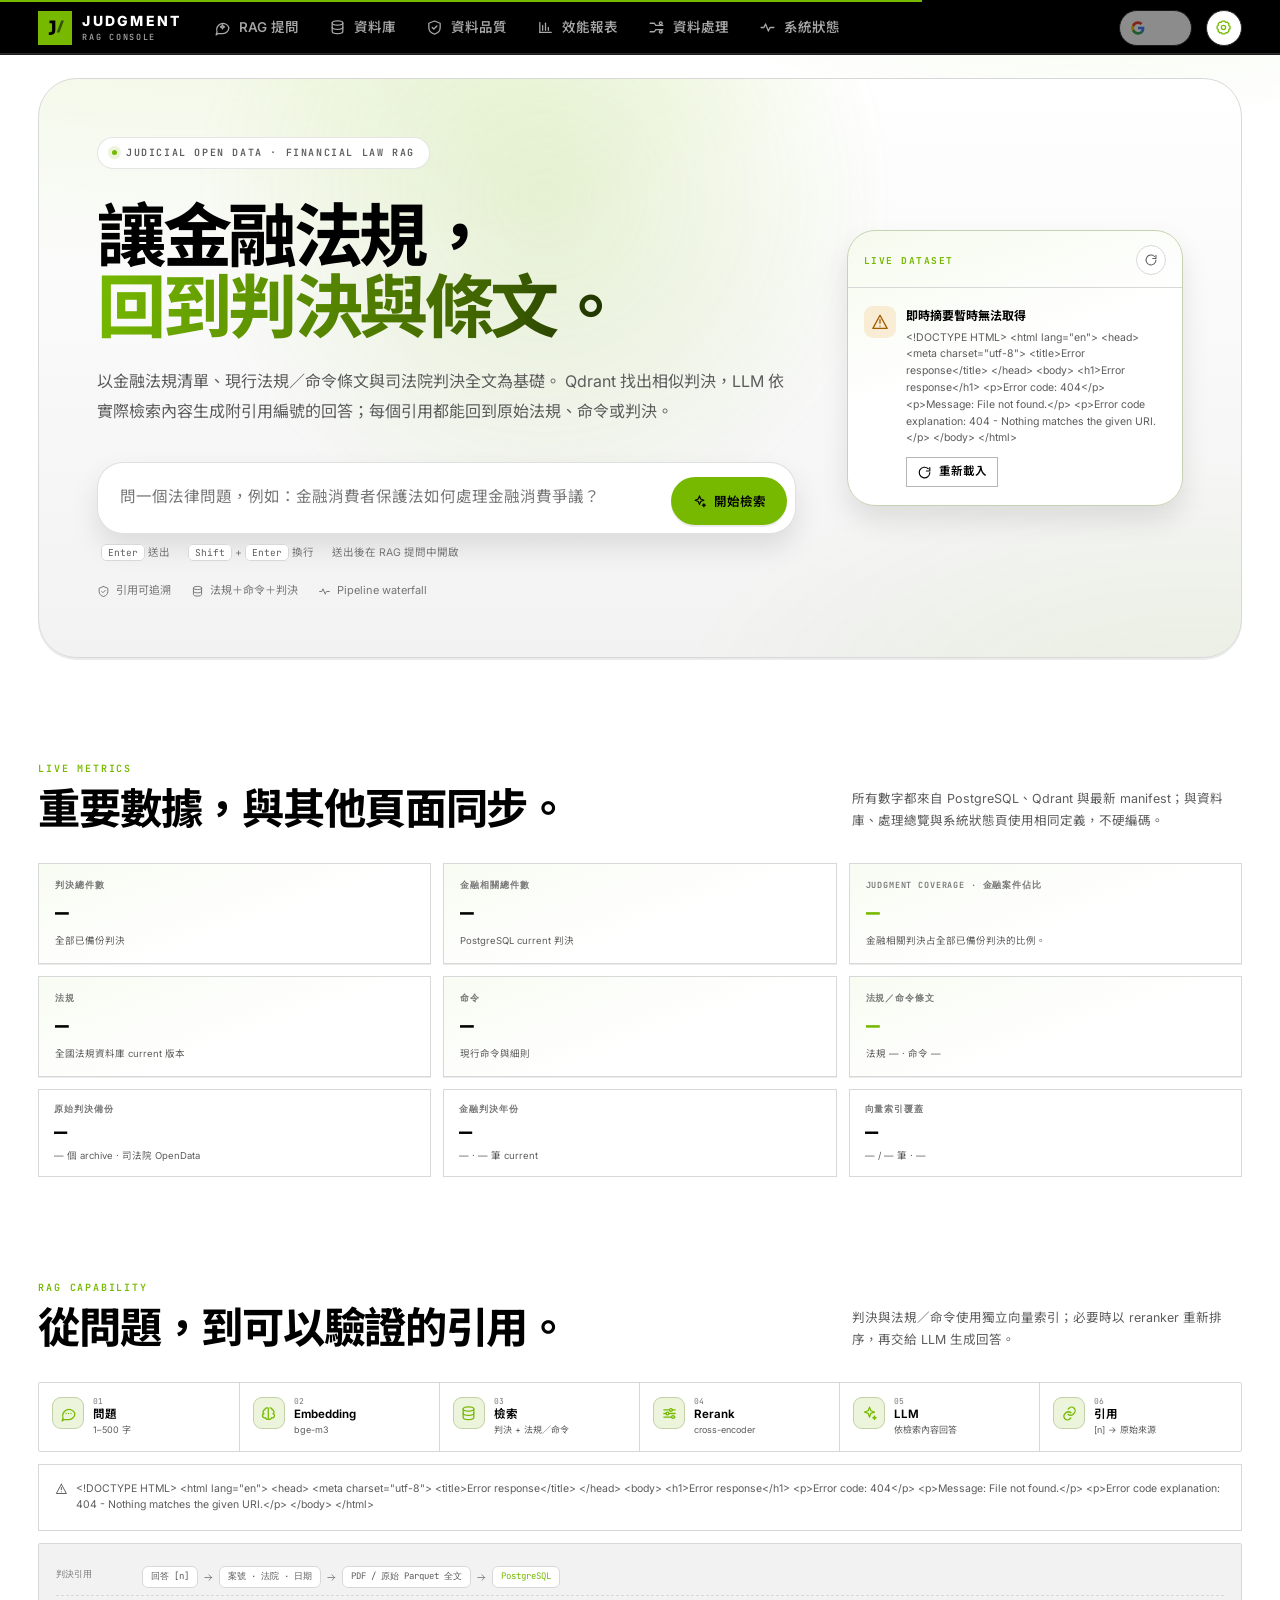
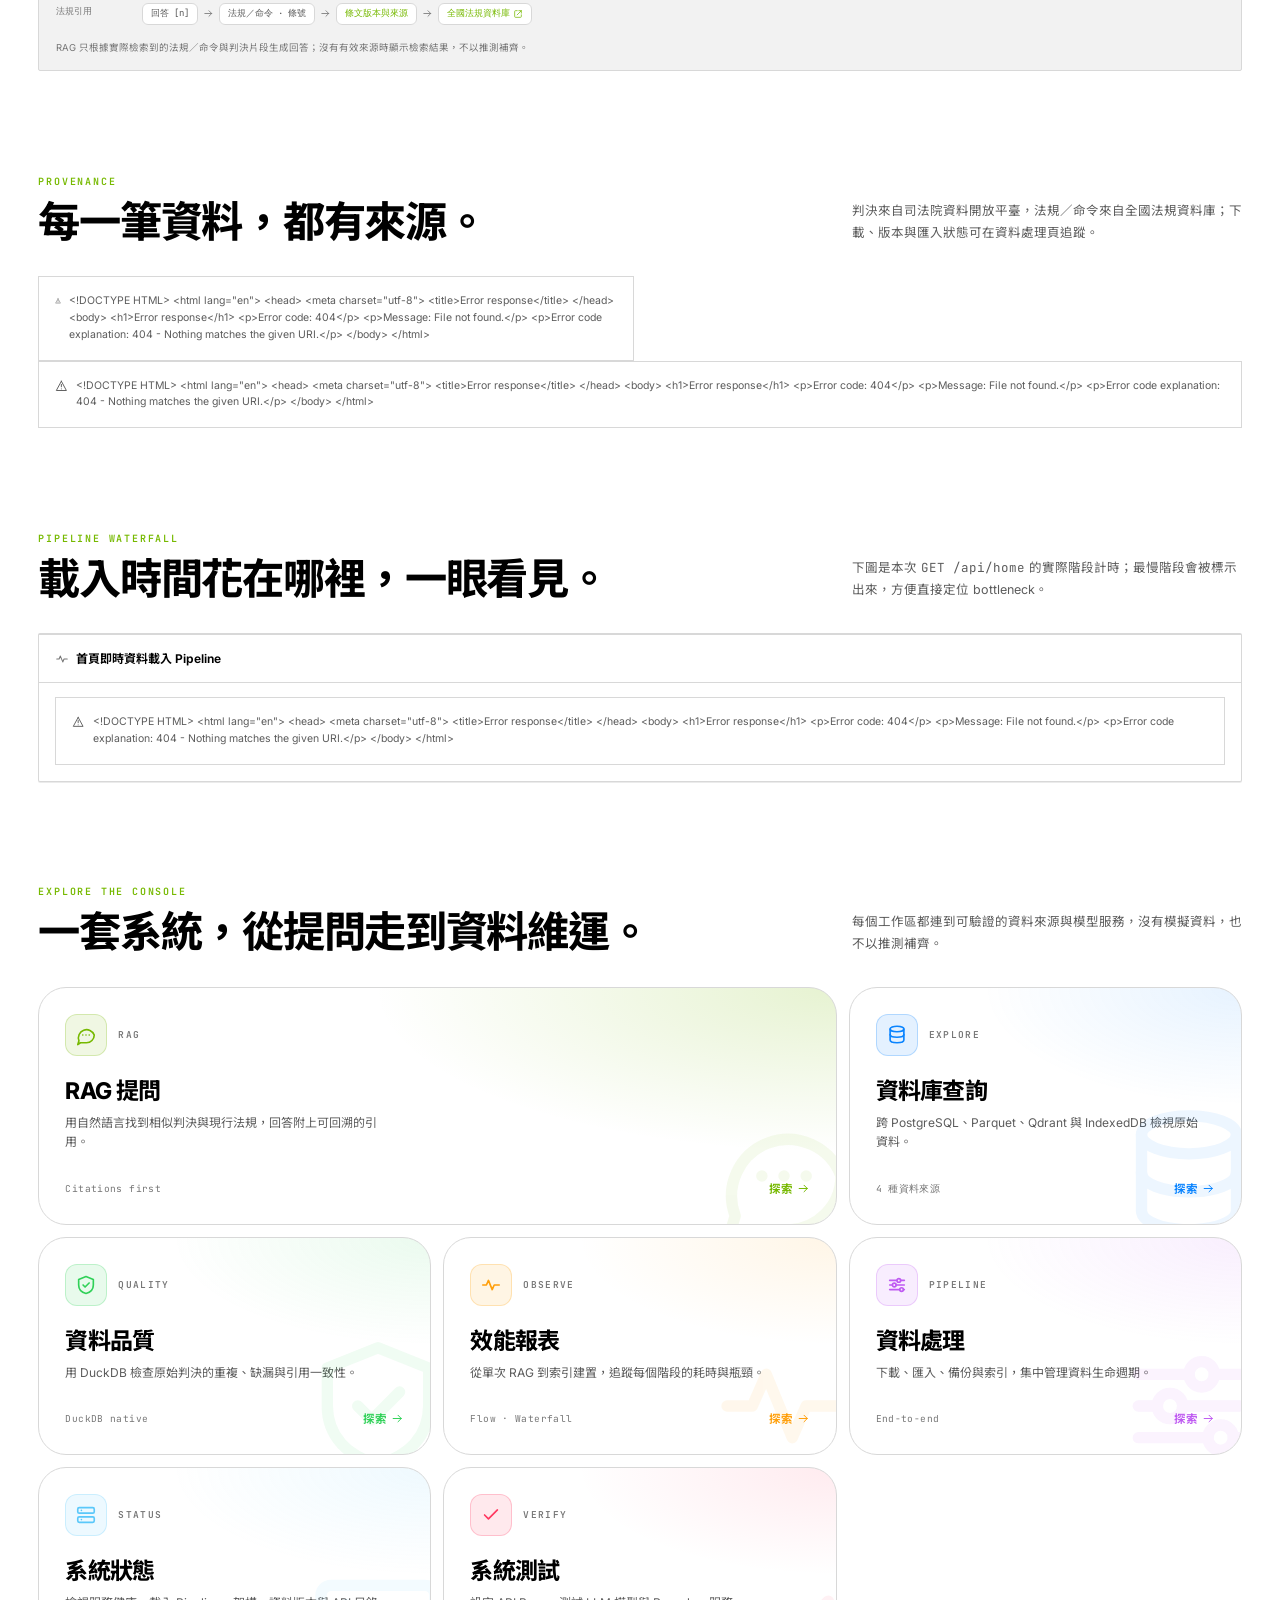
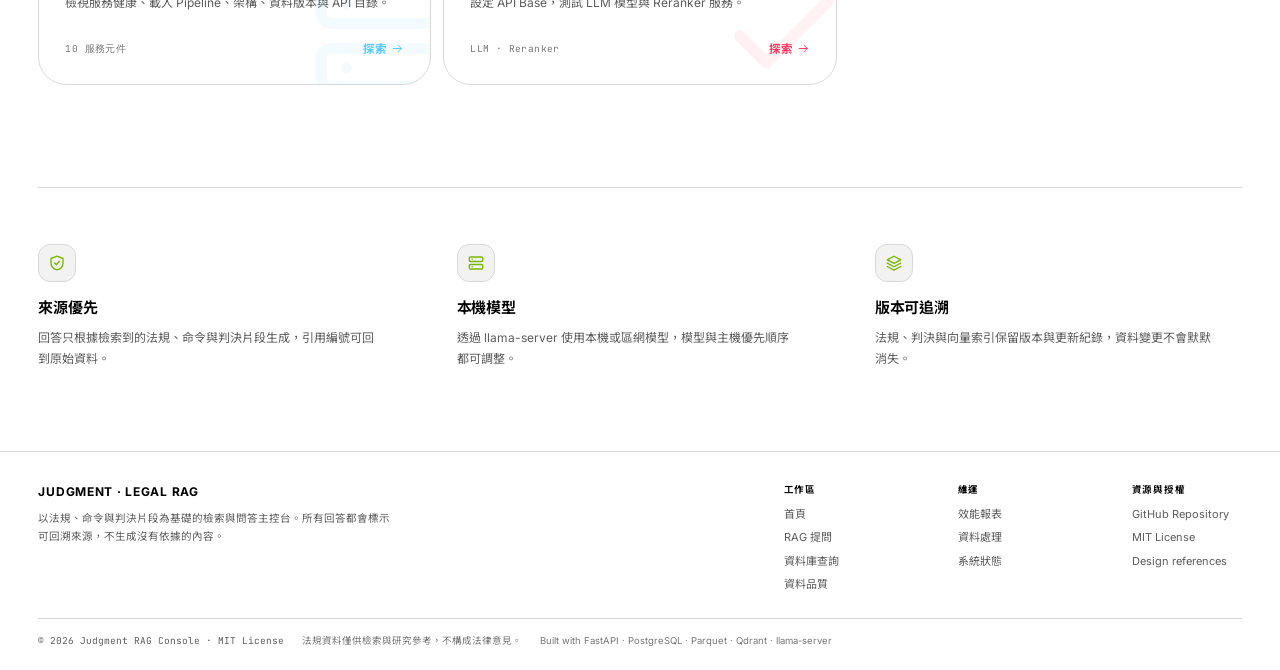
==== commit 40d6c54a: "feat: rename model UI to llama-server and prioritize x570" ====
--- a/src/judgment/web/static/index.html
+++ b/src/judgment/web/static/index.html
@@ -184,7 +184,7 @@
         <div class="footer-bottom">
           <span>© 2026 Judgment RAG Console · MIT License</span>
           <span>法規資料僅供檢索與研究參考，不構成法律意見。</span>
-          <span>Built with FastAPI · PostgreSQL · Parquet · Qdrant · Ollama</span>
+          <span>Built with FastAPI · PostgreSQL · Parquet · Qdrant · llama-server</span>
         </div>
       </footer>
     </div>
--- a/src/judgment/web/static/assets/styles.css
+++ b/src/judgment/web/static/assets/styles.css
@@ -4180,6 +4180,95 @@
   flex: none;
 }
 
+.rag-model-table {
+  width: 100%;
+  border-collapse: collapse;
+  table-layout: fixed;
+}
+
+.rag-model-table th {
+  padding: 0 8px 5px 0;
+  border-bottom: 1px solid var(--line);
+  color: var(--faint);
+  font-size: 8.5px;
+  font-weight: 650;
+  text-align: left;
+}
+
+.rag-model-table th:first-child {
+  width: 84px;
+}
+
+.rag-model-table th:last-child,
+.rag-model-table td:last-child {
+  padding-right: 0;
+}
+
+.rag-model-table td {
+  padding: 6px 8px 6px 0;
+  border-bottom: 1px solid var(--line);
+  vertical-align: middle;
+}
+
+.rag-model-table tr:last-child td {
+  padding-bottom: 0;
+  border-bottom: 0;
+}
+
+.rag-model-kind {
+  color: var(--muted);
+  font-size: 9.5px;
+  font-weight: 650;
+  white-space: nowrap;
+}
+
+.rag-model-cell {
+  display: inline-flex;
+  align-items: center;
+  gap: 5px;
+  min-width: 0;
+  max-width: 100%;
+}
+
+.rag-model-name {
+  overflow: hidden;
+  color: var(--ink);
+  font-family: var(--font-mono);
+  font-size: 9.5px;
+  text-overflow: ellipsis;
+  white-space: nowrap;
+}
+
+.rag-model-cell.is-empty .rag-model-name,
+.rag-model-name.is-muted {
+  color: var(--faint);
+}
+
+.rag-model-note {
+  flex: none;
+  color: var(--faint);
+  font-size: 8px;
+  white-space: nowrap;
+}
+
+.rag-model-table .rag-model-state {
+  width: 5px;
+  height: 5px;
+  background: var(--faint);
+}
+
+.rag-model-table .rag-model-state.is-ok {
+  background: var(--success);
+}
+
+.rag-model-table .rag-model-state.is-idle {
+  background: var(--faint);
+}
+
+.rag-model-table .rag-model-state.is-down {
+  background: var(--danger);
+}
+
 .rag-model-buttons {
   display: flex;
   flex-wrap: wrap;
@@ -5578,6 +5667,44 @@
   gap: 9px;
 }
 
+.reference-judgment-note {
+  margin-top: 10px;
+  color: var(--muted);
+  font-size: 11px;
+  line-height: 1.6;
+}
+
+.reference-judgments {
+  display: inline-block;
+  margin-left: 4px;
+}
+
+.reference-judgments[open] {
+  display: block;
+  margin: 8px 0 0;
+}
+
+.reference-judgments summary {
+  display: inline;
+  color: var(--accent);
+  cursor: pointer;
+  font-weight: 650;
+}
+
+.reference-judgments summary:hover {
+  text-decoration: underline;
+}
+
+.reference-judgment-list {
+  margin-top: 8px;
+}
+
+.reference-judgment {
+  grid-template-columns: 28px minmax(0, 1fr);
+  border-style: dashed;
+  background: var(--surface);
+}
+
 .citation {
   display: grid;
   grid-template-columns: 28px minmax(0, 1fr) auto;
@@ -13061,6 +13188,7 @@
   display: flex;
   align-items: flex-start;
   gap: 8px;
+  flex-wrap: wrap;
   padding: 9px 11px;
   border: 1px solid var(--warning);
   border-radius: var(--radius-card);
@@ -13103,6 +13231,11 @@
 .processing-update-notice .badge {
   flex: none;
   margin-left: auto;
+}
+
+.processing-update-action {
+  flex: none;
+  margin-left: 2px;
 }
 
 .processing-update-count {
@@ -13563,82 +13696,8 @@
   }
 }
 
-.index-selected-host {
-  display: flex;
-  flex-wrap: wrap;
-  align-items: center;
-  gap: 6px 10px;
-  margin: 12px 16px 0;
-  padding: 9px 11px;
-  border: 1px solid var(--accent-border);
-  border-radius: var(--radius-sm, 6px);
-  background: var(--accent-soft);
-  color: var(--muted);
-  font-size: 10px;
-}
-
-.index-selected-host strong {
-  color: var(--ink);
-  font-size: 11px;
-}
-
-.index-host-list {
-  display: flex;
-  flex-direction: column;
-  gap: 7px;
-  padding: 12px 16px;
-}
-
-.index-host-row {
-  display: flex;
-  flex-direction: column;
-  gap: 4px;
-  padding: 9px 10px;
-  border: 1px solid var(--line);
-  border-radius: var(--radius-sm, 6px);
-  background: var(--surface-2, transparent);
-}
-
-.index-host-row.is-selected {
-  border-color: var(--success);
-  box-shadow: 0 0 0 1px var(--success);
-}
-
-.index-host-head {
-  display: flex;
-  flex-wrap: wrap;
-  align-items: center;
-  gap: 7px;
-}
-
-.index-host-head strong {
-  color: var(--ink);
-  font-size: 11px;
-}
-
-.index-host-model {
-  margin-left: auto;
-  color: var(--muted);
-  font-family: var(--font-mono);
-  font-size: 9.5px;
-}
-
-.index-host-url {
-  color: var(--ink);
-  font-size: 9.5px;
-  overflow-wrap: anywhere;
-}
-
-.index-host-models {
-  color: var(--muted);
-  font-size: 9.5px;
-  line-height: 1.5;
-  overflow-wrap: anywhere;
-}
-
-.index-host-detail {
-  color: var(--faint);
-  font-size: 9px;
+.index-host-strip .index-runtime-error {
+  margin: 0 0 8px;
 }
 
 .index-runtime-foot {
@@ -13689,6 +13748,48 @@
   white-space: nowrap;
 }
 
+.index-current-phases {
+  display: inline-flex;
+  flex-wrap: wrap;
+  align-items: center;
+  gap: 4px 6px;
+}
+
+.index-current-phase-label {
+  color: var(--faint);
+  font-size: 8.5px;
+}
+
+.index-current-phase {
+  --block-color: var(--line-strong);
+  display: inline-flex;
+  align-items: center;
+  gap: 4px;
+  padding: 1px 6px;
+  border: 1px solid
+    color-mix(in srgb, var(--block-color) 45%, transparent);
+  border-radius: var(--radius-pill);
+  background: color-mix(in srgb, var(--block-color) 12%, transparent);
+  color: var(--block-color);
+  font-size: 9px;
+  line-height: 1.5;
+  white-space: nowrap;
+}
+
+.index-current-phase strong {
+  font-family: var(--font-mono);
+  font-size: 9.5px;
+  font-weight: 700;
+}
+
+.index-current-phase.is-reuse {
+  --block-color: var(--info);
+}
+
+.index-current-phase.is-embed {
+  --block-color: #a78bfa;
+}
+
 .processing-current-processing {
   display: inline-flex;
   flex-wrap: wrap;
@@ -13849,9 +13950,6 @@
     margin-top: 5px;
   }
 
-  .index-host-model {
-    margin-left: 0;
-  }
 }
 
 .judgment-months {
@@ -13971,21 +14069,31 @@
 }
 
 .judgment-month.is-green {
-  border-color: var(--success);
-  background: var(--success-soft);
-  color: var(--success);
+  border-color: #000000;
+  background: #76b900;
+  color: #102400;
+  font-weight: 650;
 }
 
 .judgment-month.is-gray {
-  border-color: var(--line-strong);
-  background: var(--surface-3);
-  color: var(--muted);
+  border-color: #000000;
+  background: #dfe3e8;
+  color: #20252b;
 }
 
 .judgment-month.is-red {
-  border-color: var(--danger);
-  background: var(--danger-soft);
-  color: var(--danger);
+  border-color: #000000;
+  background: #d32f2f;
+  color: #ffffff;
+  font-weight: 650;
+}
+
+.judgment-month.is-green .judgment-month-download {
+  color: #102400;
+}
+
+.judgment-month.is-red .judgment-month-download {
+  color: #ffffff;
 }
 
 .judgment-month.is-empty {
@@ -13995,24 +14103,27 @@
 
 .judgment-month.is-active {
   z-index: 1;
-  border-color: var(--accent);
-  outline: 2px solid var(--info);
-  outline-offset: 1px;
-  animation: judgment-month-pulse 1.6s ease-in-out infinite;
-}
-
-@keyframes judgment-month-pulse {
-  0%,
-  100% {
-    box-shadow:
-      0 0 0 2px var(--accent-border),
-      0 0 6px var(--accent-soft);
-  }
-  50% {
-    box-shadow:
-      0 0 0 3px var(--accent-border),
-      0 0 14px var(--accent-soft);
-  }
+  background-image: linear-gradient(
+    rgba(118, 185, 0, 0.7),
+    rgba(118, 185, 0, 0.7)
+  );
+  background-repeat: no-repeat;
+  background-position: bottom;
+  background-size: 100% var(--month-progress, 0%);
+  transition: background-size 0.35s ease;
+}
+
+.judgment-month.is-downloading {
+  border-width: 1px;
+  border-color: #000000;
+  outline: none;
+  background-color: var(--bg);
+  color: var(--ink);
+  animation: none;
+}
+
+.judgment-month.is-downloading .judgment-month-download {
+  color: var(--ink);
 }
 
 .judgment-months-hint {
@@ -14139,21 +14250,14 @@
    file timeline, while keeping the cell's overall status background. */
 .processing-month.index-month.is-current {
   z-index: 1;
-  border-color: var(--accent);
-  outline: 2px solid var(--info);
-  outline-offset: 1px;
-  animation: judgment-month-pulse 1.6s ease-in-out infinite;
+  border-color: transparent;
+  outline: 2px solid var(--accent);
+  outline-offset: -3px;
 }
 
 .processing-month.index-month.is-current .index-month-number {
   color: var(--accent);
   font-weight: 700;
-}
-
-@media (prefers-reduced-motion: reduce) {
-  .processing-month.index-month.is-current {
-    animation: none;
-  }
 }
 
 .processing-month.is-processing-current:not(.is-current) {
@@ -14531,6 +14635,152 @@
   color: var(--muted);
   font-family: var(--font-mono);
   font-size: 9.5px;
+}
+
+.processing-download-active {
+  display: grid;
+  gap: 6px;
+  padding-top: 4px;
+}
+
+.processing-download-active[hidden] {
+  display: none;
+}
+
+.processing-download-active-head {
+  display: flex;
+  align-items: center;
+  justify-content: space-between;
+  gap: 8px;
+  color: var(--muted);
+  font-size: 10px;
+  font-weight: 650;
+}
+
+.processing-download-active-head span:last-child {
+  color: var(--faint);
+  font-family: var(--font-mono);
+  font-size: 9.5px;
+  font-weight: 500;
+}
+
+.processing-download-active-list {
+  display: grid;
+  gap: 6px;
+}
+
+.processing-download-active-item {
+  display: grid;
+  gap: 3px;
+  padding: 6px 8px;
+  border: 1px solid var(--line);
+  border-radius: var(--radius-xs);
+  background: var(--surface);
+}
+
+.processing-download-active-line {
+  display: flex;
+  align-items: center;
+  gap: 7px;
+  min-width: 0;
+}
+
+.processing-download-active-line strong {
+  flex: none;
+  color: var(--ink);
+  font-size: 10px;
+}
+
+.processing-download-active-file {
+  min-width: 0;
+  overflow: hidden;
+  color: var(--faint);
+  font-size: 8.5px;
+  text-overflow: ellipsis;
+  white-space: nowrap;
+}
+
+.processing-download-active-percent {
+  flex: none;
+  margin-left: auto;
+  color: var(--muted);
+  font-size: 9px;
+}
+
+.processing-download-active-track {
+  position: relative;
+  height: 4px;
+  overflow: hidden;
+  border-radius: 999px;
+  background: var(--surface-3);
+}
+
+.processing-download-active-track > span {
+  display: block;
+  width: 0;
+  height: 100%;
+  border-radius: inherit;
+  background: linear-gradient(90deg, var(--success), var(--accent));
+  transition: width 0.35s ease;
+}
+
+.processing-download-active-track.is-indeterminate > span {
+  width: 34%;
+  animation: processing-download-progress-slide 1.15s ease-in-out infinite;
+}
+
+.processing-download-active-meta {
+  display: flex;
+  justify-content: space-between;
+  gap: 8px;
+  color: var(--faint);
+  font-family: var(--font-mono);
+  font-size: 8.5px;
+}
+
+
+.processing-download-run {
+  display: grid;
+  gap: 5px;
+  margin-top: 3px;
+  padding-top: 8px;
+  border-top: 1px dashed var(--line);
+}
+
+.processing-download-run[hidden] {
+  display: none;
+}
+
+.processing-download-run-head {
+  display: flex;
+  flex-wrap: wrap;
+  align-items: center;
+  justify-content: space-between;
+  gap: 6px;
+  color: var(--muted);
+  font-size: 10px;
+}
+
+.processing-download-run-head strong {
+  color: var(--ink);
+  font-family: var(--font-mono);
+  font-size: 10.5px;
+}
+
+.processing-download-run-track {
+  height: 4px;
+}
+
+.processing-download-run-track > span {
+  background: linear-gradient(90deg, var(--success), var(--accent));
+}
+
+.processing-download-progress.is-indeterminate
+  .processing-download-run-track
+  > span {
+  width: 0;
+  animation: none;
+  transform: none;
 }
 
 .processing-workflow-run {
@@ -17533,11 +17783,20 @@
    completed portion is colored, matching the waterfall's progress semantics. */
 .index-wf-bar.is-hollow {
   border: 1px solid var(--bar-color, var(--stage-color));
-  background: transparent;
+  background: color-mix(
+    in srgb,
+    var(--bar-color, var(--stage-color)) 25%,
+    transparent
+  );
   box-sizing: border-box;
 }
 
-.index-wf-stage.is-pending .rag-wf-track,
+.index-wf-stage.is-pending .rag-wf-track {
+  background-color: color-mix(in srgb, var(--stage-color) 25%, transparent);
+  box-shadow: inset 0 0 0 1px
+    color-mix(in srgb, var(--stage-color) 45%, transparent);
+}
+
 .index-wf-stage.is-skipped .rag-wf-track {
   opacity: 0.55;
 }
@@ -17629,11 +17888,20 @@
    completed portion is colored. */
 .workflow-wf-bar.is-hollow {
   border: 1px solid var(--bar-color, var(--stage-color));
-  background: transparent;
+  background: color-mix(
+    in srgb,
+    var(--bar-color, var(--stage-color)) 25%,
+    transparent
+  );
   box-sizing: border-box;
 }
 
-.workflow-wf-stage.is-pending .rag-wf-track,
+.workflow-wf-stage.is-pending .rag-wf-track {
+  background-color: color-mix(in srgb, var(--stage-color) 25%, transparent);
+  box-shadow: inset 0 0 0 1px
+    color-mix(in srgb, var(--stage-color) 45%, transparent);
+}
+
 .workflow-wf-stage.is-skipped .rag-wf-track,
 .workflow-wf-stage.is-idle .rag-wf-track {
   opacity: 0.55;
@@ -17648,8 +17916,9 @@
 }
 
 .workflow-wf-legend i.is-hollow-state {
-  background: transparent;
-  box-shadow: inset 0 0 0 1px var(--ink);
+  background: color-mix(in srgb, var(--ink) 25%, transparent);
+  box-shadow: inset 0 0 0 1px
+    color-mix(in srgb, var(--ink) 58%, transparent);
 }
 
 .workflow-wf-legend i.is-progress-state {
@@ -17733,6 +18002,10 @@
   animation: none;
 }
 
+.index-month-are-summary {
+  padding: 0 0 8px;
+}
+
 .index-month-number {
   display: block;
   margin-bottom: 2px;
@@ -17754,11 +18027,19 @@
   flex: 1;
   min-width: 0;
   border-radius: 1px;
-  background: linear-gradient(
-    to top,
-    var(--block-color, var(--line-strong)) var(--fill, 0%),
-    var(--surface-3) var(--fill, 0%)
-  );
+  background: transparent;
+  box-shadow: inset 0 0 0 1px var(--line);
+}
+
+.index-month-block.is-complete {
+  background: var(--block-color, var(--line-strong));
+  box-shadow: none;
+}
+
+.index-month-block.is-empty {
+  background: transparent;
+  box-shadow: inset 0 0 0 1px var(--line);
+  opacity: 0.45;
 }
 
 .index-month-block.is-active {
@@ -17777,9 +18058,19 @@
   background: linear-gradient(
     to top,
     var(--block-color, var(--line-strong)) var(--fill, 0%),
-    var(--bg) var(--fill, 0%)
+    color-mix(
+        in srgb,
+        var(--block-color, var(--line-strong)) 25%,
+        transparent
+      )
+      var(--fill, 0%)
   );
-  box-shadow: inset 0 0 0 1px var(--block-color, var(--line-strong));
+  box-shadow: inset 0 0 0 1px
+    color-mix(
+      in srgb,
+      var(--block-color, var(--line-strong)) 58%,
+      transparent
+    );
 }
 
 /* Processing overview timelines reuse the index month-cell geometry. Each
@@ -17821,29 +18112,51 @@
   --block-color: #f59e0b;
 }
 
+.processing-month.index-month .processing-month-stage.is-pending,
+.processing-month.import-month .processing-month-stage.is-pending {
+  background: color-mix(in srgb, var(--block-color) 25%, transparent);
+  box-shadow: inset 0 0 0 1px
+    color-mix(in srgb, var(--block-color) 58%, transparent);
+}
+
+.processing-month.import-month .processing-month-stage.is-running {
+  background: linear-gradient(
+    to top,
+    var(--block-color) var(--stage-progress, 0%),
+    color-mix(in srgb, var(--block-color) 25%, transparent)
+      var(--stage-progress, 0%)
+  );
+  box-shadow: inset 0 0 0 1px var(--block-color);
+}
+
 .processing-month.index-month .processing-month-stage.is-complete {
   background: var(--block-color);
   box-shadow: none;
 }
 
 .processing-month.index-month .processing-month-stage.is-incomplete {
-  background: transparent;
-  box-shadow: inset 0 0 0 1px var(--block-color);
+  background: color-mix(in srgb, var(--block-color) 25%, transparent);
+  box-shadow: inset 0 0 0 1px
+    color-mix(in srgb, var(--block-color) 58%, transparent);
 }
 
 .processing-month.index-month .processing-month-stage.is-running {
   background: linear-gradient(
     to top,
-    color-mix(in srgb, var(--block-color) 42%, var(--surface-2))
-      var(--stage-progress, 0%),
-    color-mix(in srgb, var(--block-color) 14%, transparent)
+    var(--block-color) var(--stage-progress, 0%),
+    color-mix(in srgb, var(--block-color) 25%, transparent)
       var(--stage-progress, 0%)
   );
   box-shadow: inset 0 0 0 1px var(--block-color);
 }
 
 .processing-month.index-month .processing-month-stage.is-partial {
-  background: color-mix(in srgb, var(--block-color) 42%, var(--surface-2));
+  background: linear-gradient(
+    to top,
+    var(--block-color) var(--stage-progress, 0%),
+    color-mix(in srgb, var(--block-color) 25%, transparent)
+      var(--stage-progress, 0%)
+  );
   box-shadow: inset 0 0 0 1px var(--block-color);
 }
 
@@ -17896,8 +18209,9 @@
 }
 
 .index-month-are-key i.is-outline {
-  background: var(--bg);
-  box-shadow: inset 0 0 0 1px var(--faint);
+  background: color-mix(in srgb, var(--faint) 25%, transparent);
+  box-shadow: inset 0 0 0 1px
+    color-mix(in srgb, var(--faint) 58%, transparent);
 }
 
 .index-month-are-key i.is-current {
@@ -17949,9 +18263,33 @@
   background: var(--ink);
 }
 
+.processing-timeline-legend .processing-timeline-swatch.is-current-frame {
+  background: transparent;
+  box-shadow: inset 0 0 0 2px var(--accent);
+}
+
+.processing-timeline-legend .processing-timeline-swatch.is-processing-frame {
+  background: transparent;
+  outline: 2px dashed var(--info);
+  outline-offset: -2px;
+}
+
+.processing-timeline-legend .processing-timeline-swatch.is-pending-state {
+  background: linear-gradient(
+    90deg,
+    color-mix(in srgb, #f59e0b 25%, transparent) 25%,
+    color-mix(in srgb, #ec4899 25%, transparent) 25% 50%,
+    color-mix(in srgb, #a78bfa 25%, transparent) 50% 75%,
+    color-mix(in srgb, #3b82f6 25%, transparent) 75%
+  );
+  box-shadow: inset 0 0 0 1px
+    color-mix(in srgb, #a78bfa 55%, transparent);
+}
+
 .processing-timeline-legend .processing-timeline-swatch.is-hollow-state {
-  background: transparent;
-  box-shadow: inset 0 0 0 1px var(--ink);
+  background: color-mix(in srgb, var(--ink) 25%, transparent);
+  box-shadow: inset 0 0 0 1px
+    color-mix(in srgb, var(--ink) 58%, transparent);
 }
 
 .processing-timeline-legend .processing-timeline-swatch.is-progress-state {
@@ -17964,7 +18302,11 @@
 }
 
 .processing-timeline-legend .processing-timeline-swatch.is-partial-state {
-  background: color-mix(in srgb, #f59e0b 42%, var(--surface-2));
+  background: linear-gradient(
+    to top,
+    #f59e0b 50%,
+    color-mix(in srgb, #f59e0b 25%, transparent) 50%
+  );
   box-shadow: inset 0 0 0 1px #f59e0b;
 }
 
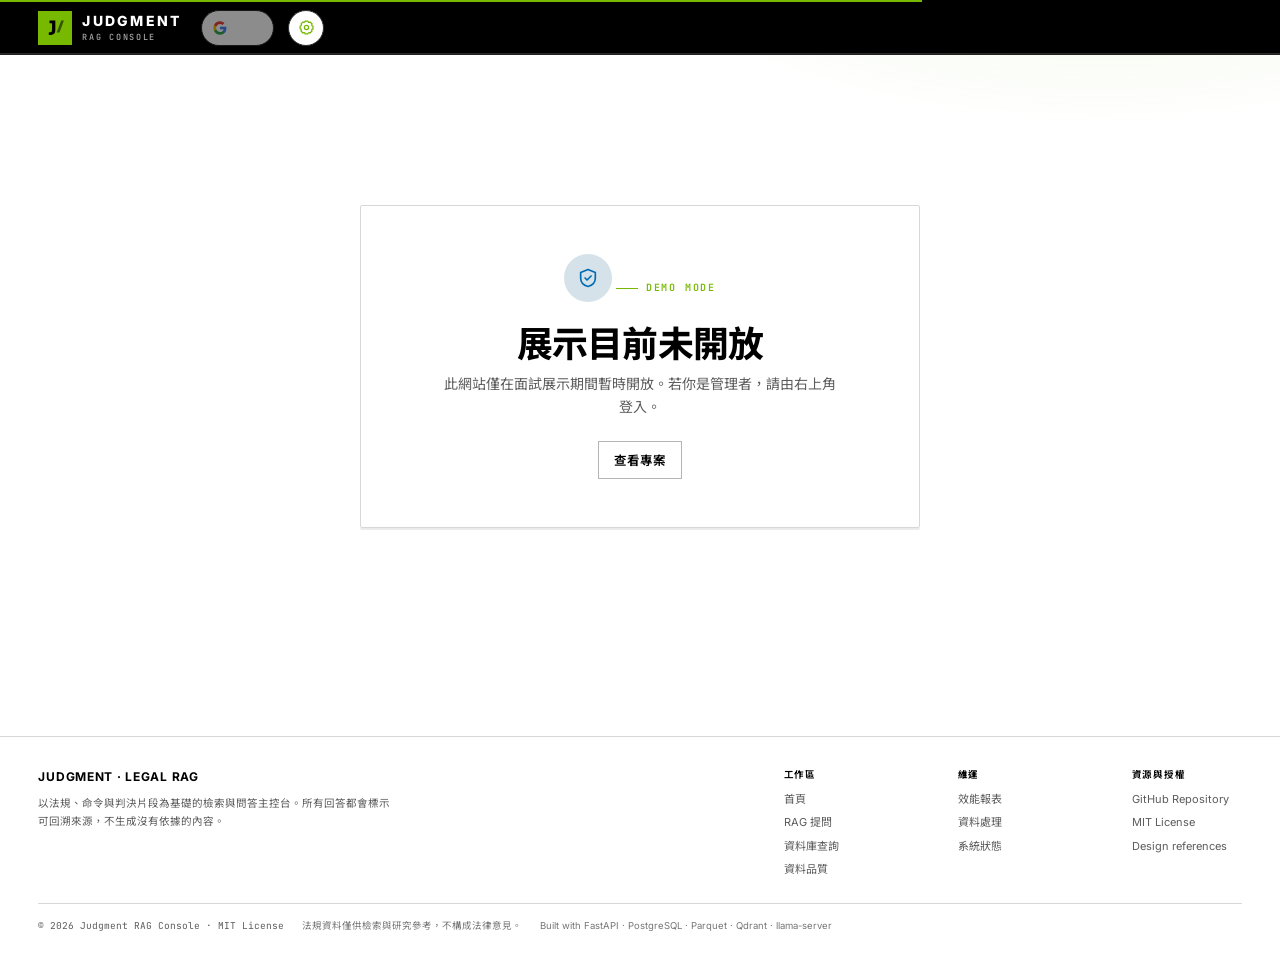
==== commit e7a26a10: "feat: add global demo mode with admin switch and visitor-safe pages" ====
--- a/src/judgment/web/static/index.html
+++ b/src/judgment/web/static/index.html
@@ -141,6 +141,8 @@
         </div>
       </header>
 
+      <div class="demo-banner" id="demo-banner" role="status" hidden></div>
+
       <main class="app-main" id="app-main" tabindex="-1">
         <div class="page-loading" aria-live="polite">
           <div class="skeleton skeleton-title"></div>
--- a/src/judgment/web/static/assets/styles.css
+++ b/src/judgment/web/static/assets/styles.css
@@ -10327,6 +10327,18 @@
   white-space: nowrap;
 }
 
+.index-wf-phase {
+  font-weight: 700;
+}
+
+.index-wf-phase.is-reuse {
+  color: var(--info);
+}
+
+.index-wf-phase.is-embedding {
+  color: #a78bfa;
+}
+
 .rag-wf-chevron {
   display: inline-flex;
   color: var(--faint);
@@ -13696,10 +13708,6 @@
   }
 }
 
-.index-host-strip .index-runtime-error {
-  margin: 0 0 8px;
-}
-
 .index-runtime-foot {
   padding: 0 16px 14px;
   color: var(--faint);
@@ -15173,7 +15181,7 @@
 }
 
 .qb-ready {
-  color: var(--ok);
+  color: var(--success);
 }
 
 .qb-labels {
@@ -17767,6 +17775,130 @@
   border-bottom: 1px solid var(--line);
 }
 
+.index-wf-are-legend {
+  flex-wrap: wrap;
+  row-gap: 5px;
+}
+
+.index-wf-are-legend i.is-active {
+  background: #f97316;
+}
+
+.index-wf-are-legend i.is-reuse {
+  background: #3b82f6;
+}
+
+.index-wf-are-legend i.is-embed {
+  background: #a78bfa;
+}
+
+.index-wf-are-legend i.is-hollow {
+  background: color-mix(in srgb, var(--ink) 20%, transparent);
+  box-shadow: inset 0 0 0 1px
+    color-mix(in srgb, var(--ink) 45%, transparent);
+}
+
+.index-wf-are-breakdown {
+  grid-column: 1 / -1;
+  display: grid;
+  gap: 6px;
+  margin-top: 4px;
+  padding-top: 9px;
+  border-top: 1px solid var(--line);
+}
+
+.index-wf-are-head {
+  display: flex;
+  align-items: baseline;
+  flex-wrap: wrap;
+  gap: 4px 8px;
+  color: var(--faint);
+  font-size: 9px;
+  line-height: 1.45;
+}
+
+.index-wf-are-head strong {
+  color: var(--ink);
+  font-size: 9.5px;
+}
+
+.index-wf-are-row {
+  --are-color: var(--line-strong);
+  display: grid;
+  grid-template-columns: minmax(0, 1fr) auto;
+  align-items: center;
+  gap: 3px 8px;
+  min-width: 0;
+}
+
+.index-wf-are-row.is-active {
+  --are-color: #f97316;
+}
+
+.index-wf-are-row.is-reuse {
+  --are-color: #3b82f6;
+}
+
+.index-wf-are-row.is-embed {
+  --are-color: #a78bfa;
+}
+
+.index-wf-are-label {
+  display: inline-flex;
+  align-items: center;
+  gap: 5px;
+  min-width: 0;
+  color: var(--muted);
+  font-size: 9px;
+}
+
+.index-wf-are-label i {
+  width: 8px;
+  height: 8px;
+  border-radius: 2px;
+  background: var(--are-color);
+  flex: none;
+}
+
+.index-wf-are-value {
+  color: var(--ink);
+  font-family: var(--font-mono);
+  font-size: 9px;
+  line-height: 1.35;
+  text-align: right;
+  overflow-wrap: anywhere;
+}
+
+.index-wf-are-value small {
+  display: block;
+  color: var(--faint);
+  font-family: var(--font-ui);
+  font-size: 8.5px;
+  font-weight: 400;
+}
+
+.index-wf-are-track {
+  grid-column: 1 / -1;
+  display: block;
+  height: 6px;
+  overflow: hidden;
+  border-radius: 3px;
+  background: color-mix(in srgb, var(--are-color) 16%, transparent);
+  box-shadow: inset 0 0 0 1px
+    color-mix(in srgb, var(--are-color) 38%, transparent);
+}
+
+.index-wf-are-track > span {
+  display: block;
+  height: 100%;
+  border-radius: 3px;
+  background: var(--are-color);
+}
+
+.index-wf-are-row.is-complete .index-wf-are-track > span {
+  background: var(--are-color);
+}
+
 .index-wf-step {
   color: var(--faint);
   font-family: var(--font-mono);
@@ -18006,6 +18138,20 @@
   padding: 0 0 8px;
 }
 
+.index-copy-global-chip {
+  display: flex;
+  align-items: center;
+  flex-wrap: wrap;
+  gap: 7px;
+  padding: 0 0 8px;
+  color: var(--muted);
+  font-size: 9px;
+}
+
+.index-copy-global-chip .mono {
+  color: var(--ink);
+}
+
 .index-month-number {
   display: block;
   margin-bottom: 2px;
@@ -18043,7 +18189,7 @@
 }
 
 .index-month-block.is-active {
-  --block-color: var(--success);
+  --block-color: #f97316;
 }
 
 .index-month-block.is-reuse {
@@ -18193,7 +18339,7 @@
 }
 
 .index-month-are-key i.is-active {
-  background: var(--success);
+  background: #f97316;
 }
 
 .index-month-are-key i.is-reuse {
@@ -18710,3 +18856,440 @@
     grid-template-columns: 46px minmax(0, 1fr);
   }
 }
+
+/* ── Demo mode ───────────────────────────────────────────── */
+
+.demo-banner {
+  display: flex;
+  align-items: center;
+  justify-content: center;
+  gap: 8px;
+  min-height: 32px;
+  padding: 6px 16px;
+  border-bottom: 1px solid color-mix(in srgb, var(--info) 35%, var(--line));
+  background: color-mix(in srgb, var(--info) 10%, var(--surface-1));
+  color: var(--ink);
+  font-size: 11px;
+}
+
+.demo-banner[hidden] {
+  display: none;
+}
+
+.demo-banner strong {
+  font-size: 11px;
+}
+
+.demo-banner-note {
+  color: var(--muted);
+}
+
+.demo-banner-dot {
+  width: 7px;
+  height: 7px;
+  border-radius: 50%;
+  background: var(--info);
+  box-shadow: 0 0 0 3px color-mix(in srgb, var(--info) 18%, transparent);
+}
+
+body.is-demo-closed .primary-nav,
+body.is-demo-closed .nav-update-badge,
+body.is-demo-visitor .rag-model-strip,
+body.is-demo-visitor #rag-test-mode,
+body.is-demo-visitor #rag-test-flow,
+body.is-demo-visitor .processing-actions,
+body.is-demo-visitor [data-action="export-csv"],
+body.is-demo-visitor [data-action="export-json"],
+body.is-demo-visitor [data-action="export-quality"] {
+  display: none !important;
+}
+
+.demo-closed-page {
+  display: grid;
+  place-items: center;
+  min-height: min(68vh, 680px);
+}
+
+.demo-state-card {
+  width: min(560px, 100%);
+  padding: clamp(26px, 5vw, 48px);
+  border: 1px solid var(--line);
+  border-radius: var(--radius-lg);
+  background: var(--surface-1);
+  text-align: center;
+  box-shadow: var(--shadow-sm);
+}
+
+.demo-state-mark {
+  display: inline-flex;
+  align-items: center;
+  justify-content: center;
+  width: 48px;
+  height: 48px;
+  margin-bottom: 16px;
+  border-radius: 50%;
+  background: color-mix(in srgb, var(--info) 12%, var(--surface-2));
+  color: var(--info);
+}
+
+.demo-state-card .page-title {
+  margin: 6px 0 8px;
+}
+
+.demo-state-card .page-subtitle {
+  margin: 0 auto;
+  max-width: 44ch;
+}
+
+.demo-state-actions {
+  display: flex;
+  justify-content: center;
+  gap: 8px;
+  margin-top: 22px;
+}
+
+.demo-summary-strip {
+  grid-template-columns: repeat(auto-fit, minmax(130px, 1fr));
+}
+
+.demo-list {
+  display: grid;
+  gap: 6px;
+  margin-top: 14px;
+}
+
+.demo-list-row {
+  display: grid;
+  grid-template-columns: minmax(0, 1fr) auto auto;
+  align-items: center;
+  gap: 8px 12px;
+  padding: 9px 11px;
+  border: 1px solid var(--line);
+  border-radius: var(--radius-sm);
+  background: var(--surface-2);
+  font-size: 11px;
+}
+
+.demo-list-row strong {
+  font-family: var(--font-mono);
+  font-size: 11px;
+}
+
+.demo-list-row small {
+  color: var(--faint);
+  font-size: 10px;
+  text-align: right;
+}
+
+.demo-workflow-row {
+  grid-template-columns: minmax(0, 1fr) auto;
+}
+
+.demo-workflow-row .demo-progress {
+  grid-column: 1 / -1;
+}
+
+.demo-progress {
+  height: 6px;
+  overflow: hidden;
+  border-radius: 3px;
+  background: color-mix(in srgb, var(--info) 14%, transparent);
+  box-shadow: inset 0 0 0 1px color-mix(in srgb, var(--info) 35%, transparent);
+}
+
+.demo-progress > span {
+  display: block;
+  height: 100%;
+  border-radius: 3px;
+  background: var(--info);
+}
+
+.demo-split {
+  display: grid;
+  grid-template-columns: minmax(0, 0.7fr) minmax(0, 1.3fr);
+  gap: 16px;
+  margin-top: 16px;
+}
+
+.demo-table-wrap {
+  min-width: 0;
+  overflow-x: auto;
+}
+
+.demo-table {
+  min-width: 520px;
+}
+
+.demo-status-operational,
+.demo-status-ok,
+.demo-status-success {
+  color: var(--success);
+}
+
+.demo-status-degraded,
+.demo-status-warning {
+  color: var(--warning);
+}
+
+.demo-status-down,
+.demo-status-error,
+.demo-status-failed {
+  color: var(--danger);
+}
+
+.admin-layout {
+  align-items: start;
+}
+
+.demo-admin-stats {
+  display: grid;
+  grid-template-columns: repeat(auto-fit, minmax(140px, 1fr));
+  gap: 8px;
+  margin: 14px 0 18px;
+}
+
+.demo-admin-stats > div {
+  display: grid;
+  gap: 4px;
+  padding: 10px 12px;
+  border: 1px solid var(--line);
+  border-radius: var(--radius-sm);
+  background: var(--surface-2);
+}
+
+.demo-admin-stats span {
+  color: var(--faint);
+  font-size: 9px;
+}
+
+.demo-admin-stats strong {
+  font-family: var(--font-mono);
+  font-size: 14px;
+}
+
+.demo-master-row,
+.demo-toggle-row {
+  display: flex;
+  align-items: center;
+  justify-content: space-between;
+  gap: 16px;
+  padding: 12px 0;
+  border-top: 1px solid var(--line);
+}
+
+.demo-master-row > div,
+.demo-toggle-copy {
+  display: grid;
+  gap: 3px;
+  min-width: 0;
+}
+
+.demo-master-row strong,
+.demo-toggle-copy strong {
+  font-size: 12px;
+}
+
+.demo-master-row small,
+.demo-toggle-copy small {
+  color: var(--faint);
+  font-size: 10px;
+  line-height: 1.45;
+}
+
+.demo-feature-list {
+  border-bottom: 1px solid var(--line);
+}
+
+.demo-toggle-row:first-child {
+  border-top: 0;
+}
+
+.demo-switch {
+  position: relative;
+  display: inline-flex;
+  flex: none;
+  width: 40px;
+  height: 23px;
+}
+
+.demo-switch input {
+  position: absolute;
+  inset: 0;
+  z-index: 2;
+  width: 100%;
+  height: 100%;
+  margin: 0;
+  opacity: 0;
+  cursor: pointer;
+}
+
+.demo-switch > span {
+  position: absolute;
+  inset: 0;
+  border-radius: 999px;
+  background: var(--surface-3);
+  box-shadow: inset 0 0 0 1px var(--line-strong);
+  transition: background 120ms ease;
+}
+
+.demo-switch > span::after {
+  content: "";
+  position: absolute;
+  top: 3px;
+  left: 3px;
+  width: 17px;
+  height: 17px;
+  border-radius: 50%;
+  background: var(--surface-1);
+  box-shadow: var(--shadow-sm);
+  transition: transform 120ms ease;
+}
+
+.demo-switch input:checked + span {
+  background: var(--info);
+  box-shadow: inset 0 0 0 1px var(--info);
+}
+
+.demo-switch input:checked + span::after {
+  transform: translateX(17px);
+}
+
+.demo-switch input:focus-visible + span {
+  outline: 2px solid var(--focus);
+  outline-offset: 2px;
+}
+
+.demo-switch input:disabled + span {
+  opacity: 0.45;
+  cursor: not-allowed;
+}
+
+.demo-switch-lg {
+  width: 48px;
+  height: 27px;
+}
+
+.demo-switch-lg > span::after {
+  width: 21px;
+  height: 21px;
+}
+
+.demo-switch-lg input:checked + span::after {
+  transform: translateX(21px);
+}
+
+.demo-open-controls {
+  display: flex;
+  align-items: center;
+  flex-wrap: wrap;
+  gap: 10px;
+  margin-top: 18px;
+}
+
+.demo-open-controls .field-label {
+  margin: 0;
+}
+
+.demo-open-controls .select {
+  width: 130px;
+}
+
+.demo-status-pill {
+  display: inline-flex;
+  align-items: center;
+  justify-content: center;
+  min-width: 52px;
+  padding: 5px 9px;
+  border-radius: 999px;
+  font-family: var(--font-mono);
+  font-size: 10px;
+  font-weight: 600;
+}
+
+.demo-status-pill.is-on {
+  background: color-mix(in srgb, var(--success) 14%, transparent);
+  color: var(--success);
+  box-shadow: inset 0 0 0 1px color-mix(in srgb, var(--success) 35%, transparent);
+}
+
+.demo-status-pill.is-off {
+  background: var(--surface-3);
+  color: var(--muted);
+  box-shadow: inset 0 0 0 1px var(--line-strong);
+}
+
+.demo-admin-section {
+  margin-top: 22px;
+  padding-top: 16px;
+  border-top: 1px solid var(--line);
+}
+
+.demo-audit-list {
+  display: grid;
+  gap: 5px;
+  margin-top: 10px;
+}
+
+.demo-audit-row {
+  display: grid;
+  grid-template-columns: minmax(0, 1fr) auto auto;
+  gap: 10px;
+  padding: 8px 10px;
+  border: 1px solid var(--line);
+  border-radius: var(--radius-sm);
+  font-size: 10px;
+}
+
+.demo-audit-row span,
+.demo-audit-row small {
+  color: var(--faint);
+}
+
+.demo-empty {
+  padding: 12px 0;
+  color: var(--faint);
+  font-size: 11px;
+}
+
+@media (max-width: 760px) {
+  .demo-split {
+    grid-template-columns: 1fr;
+  }
+
+  .demo-list-row {
+    grid-template-columns: minmax(0, 1fr) auto;
+  }
+
+  .demo-list-row small {
+    grid-column: 1 / -1;
+    text-align: left;
+  }
+
+  .demo-open-controls .btn {
+    flex: 1 1 100%;
+  }
+
+  .demo-audit-row {
+    grid-template-columns: minmax(0, 1fr) auto;
+  }
+
+  .demo-audit-row small {
+    grid-column: 1 / -1;
+  }
+}
+
+.btn-danger {
+  background: var(--danger);
+  border-color: var(--danger);
+  color: #fff;
+}
+
+.btn-danger:hover {
+  background: color-mix(in srgb, var(--danger) 86%, #000);
+  border-color: color-mix(in srgb, var(--danger) 86%, #000);
+}
+
+a.auth-menu-item {
+  display: block;
+  text-decoration: none;
+}
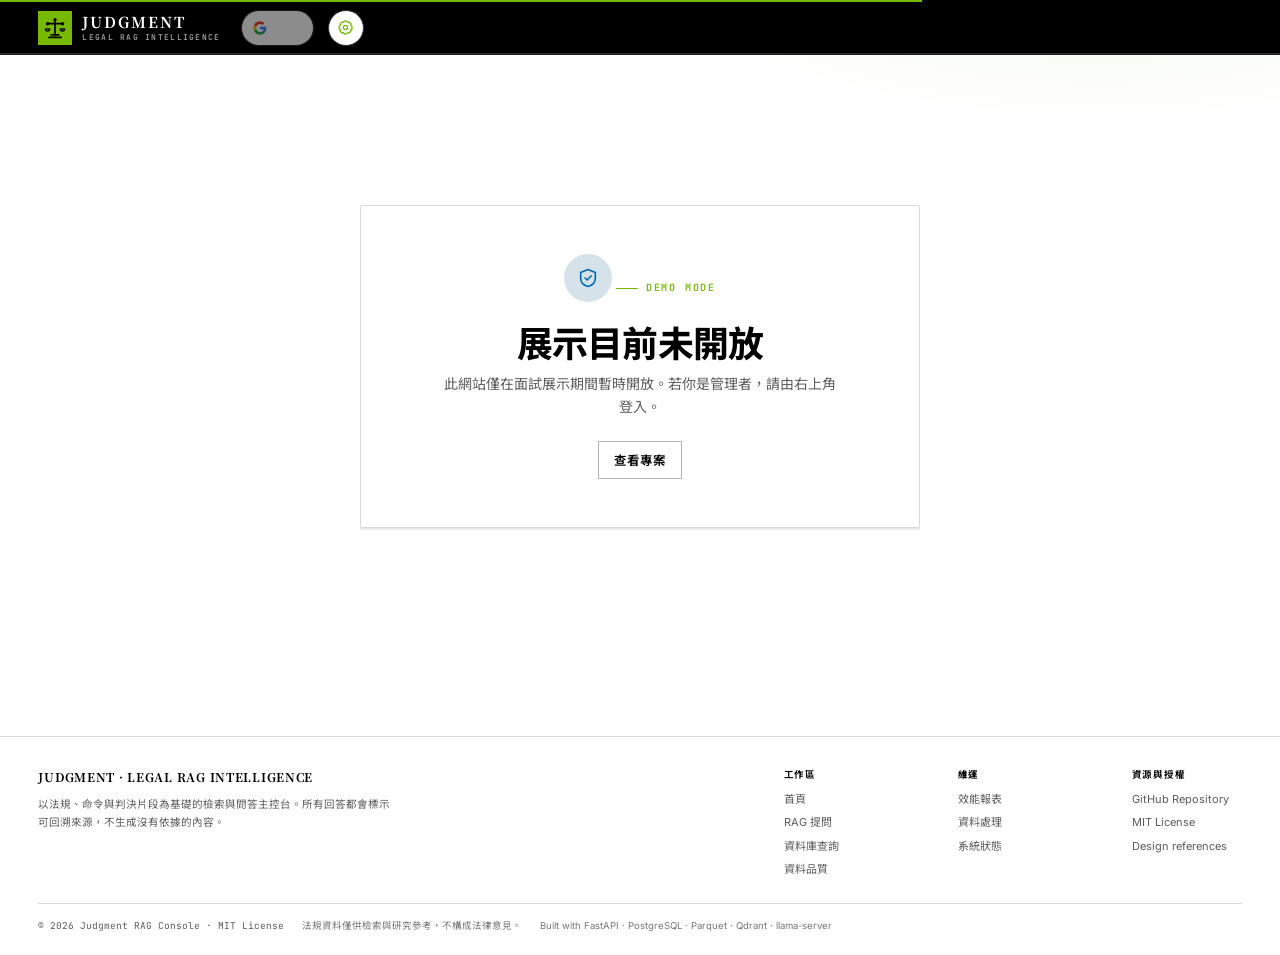
==== commit 48970075: "feat: redesign legal RAG brand logo and unify page titles" ====
--- a/src/judgment/web/static/index.html
+++ b/src/judgment/web/static/index.html
@@ -5,10 +5,20 @@
     <meta name="viewport" content="width=device-width, initial-scale=1" />
     <meta
       name="description"
-      content="Judgment RAG Console — 法規資料瀏覽、資料品質、查詢報表與服務狀態"
+      content="Judgment｜金融法律判決智慧分析平台。整合金融法規與法院判決，透過 AI 語意檢索與分析，協助快速查找相關案例、理解法律爭點，並提供具參考價值的判決分析。"
     />
+    <meta property="og:type" content="website" />
+    <meta property="og:site_name" content="Judgment" />
+    <meta property="og:title" content="Judgment｜金融法律判決智慧分析平台" />
+    <meta
+      property="og:description"
+      content="Judgment｜金融法律判決智慧分析平台。整合金融法規與法院判決，透過 AI 語意檢索與分析，協助快速查找相關案例、理解法律爭點，並提供具參考價值的判決分析。"
+    />
+    <meta property="og:url" content="https://judgment.ragdemo.win/" />
+    <meta name="twitter:card" content="summary" />
+    <meta name="application-name" content="Judgment" />
     <meta name="theme-color" content="#000000" id="theme-color-meta" />
-    <title>Judgment RAG Console</title>
+    <title>Judgment｜金融法律判決智慧分析平台。整合金融法規與法院判決，透過 AI 語意檢索與分析，協助快速查找相關案例、理解法律爭點，並提供具參考價值的判決分析。</title>
     <link rel="icon" href="./favicon.svg" type="image/svg+xml" />
     <link rel="preconnect" href="https://fonts.googleapis.com" />
     <link rel="preconnect" href="https://fonts.gstatic.com" crossorigin />
@@ -18,57 +28,28 @@
     />
     <link rel="stylesheet" href="./assets/themes.css" />
     <link rel="stylesheet" href="./assets/styles.css" />
-    <script>
-      (function () {
-        try {
-          var theme = localStorage.getItem("judgment.theme");
-          var allowed = [
-            "vercel",
-            "apple",
-            "meta",
-            "nvidia",
-            "ibm",
-            "stripe",
-            "linear",
-            "figma",
-            "notion",
-            "openai",
-          ];
-          if (theme && allowed.indexOf(theme) !== -1) {
-            document.documentElement.dataset.theme = theme;
-          }
-          var appearance = localStorage.getItem("judgment.appearance");
-          if (["light", "dark", "system"].indexOf(appearance) === -1) {
-            appearance = "light";
-          }
-          var resolvedAppearance =
-            appearance === "system"
-              ? window.matchMedia("(prefers-color-scheme: dark)").matches
-                ? "dark"
-                : "light"
-              : appearance;
-          document.documentElement.dataset.appearance = resolvedAppearance;
-          document.documentElement.dataset.appearanceMode = appearance;
-        } catch (error) {
-          /* localStorage may be unavailable */
-        }
-      })();
-    </script>
+    <script src="./assets/js/boot.js"></script>
   </head>
   <body>
     <a class="skip-link" href="#app-main">跳至主要內容</a>
     <div class="app-shell">
       <header class="app-header">
-        <a class="brand" href="#/home" aria-label="Judgment RAG Console 首頁">
+        <a class="brand" href="#/home" aria-label="Judgment 金融法律判決智慧分析平台 首頁">
           <span class="brand-mark" aria-hidden="true">
             <svg viewBox="0 0 32 32" fill="none">
-              <path d="M8 5h8.5v14.2c0 4.1-2.4 6.8-6.5 6.8H7v-4h2.3c1.5 0 2.4-.9 2.4-2.7V9H8V5Z" fill="currentColor"/>
-              <path d="M18.5 22.5 25 5h4l-6.5 17.5h-4Z" fill="currentColor" opacity=".55"/>
+              <circle cx="16" cy="5.8" r="2" fill="currentColor"/>
+              <path d="M16 7.8V24.5" stroke="currentColor" stroke-width="2.15" stroke-linecap="round"/>
+              <path d="M6.8 10.7h18.4" stroke="currentColor" stroke-width="2.15" stroke-linecap="round"/>
+              <circle cx="6.8" cy="10.7" r="2.2" fill="currentColor"/>
+              <circle cx="25.2" cy="10.7" r="2.2" fill="currentColor"/>
+              <path d="M4.2 17.1h5.2M22.6 17.1h5.2" stroke="currentColor" stroke-width="1.55" stroke-linecap="round"/>
+              <path d="M4.2 17.1a2.6 2.6 0 0 0 5.2 0M22.6 17.1a2.6 2.6 0 0 0 5.2 0" stroke="currentColor" stroke-width="1.55"/>
+              <path d="M11.4 24.4h9.2M8.6 27.6h14.8" stroke="currentColor" stroke-width="2.15" stroke-linecap="round"/>
             </svg>
           </span>
           <span class="brand-copy">
             <strong>JUDGMENT</strong>
-            <span>RAG CONSOLE</span>
+            <span>LEGAL RAG INTELLIGENCE</span>
           </span>
         </a>
 
@@ -158,7 +139,7 @@
       <footer class="app-footer">
         <div class="footer-main">
           <div class="footer-brand">
-            <strong>JUDGMENT · LEGAL RAG</strong>
+            <strong>JUDGMENT · LEGAL RAG INTELLIGENCE</strong>
             <p>以法規、命令與判決片段為基礎的檢索與問答主控台。所有回答都會標示可回溯來源，不生成沒有依據的內容。</p>
           </div>
           <nav class="footer-links" aria-label="頁尾導覽">
--- a/src/judgment/web/static/assets/styles.css
+++ b/src/judgment/web/static/assets/styles.css
@@ -259,8 +259,8 @@
 }
 
 .brand-mark svg {
-  width: 22px;
-  height: 22px;
+  width: 26px;
+  height: 26px;
 }
 
 .brand-copy {
@@ -270,19 +270,19 @@
 }
 
 .brand-copy strong {
-  font-family: var(--font-display);
-  font-size: 14px;
-  font-weight: 800;
-  letter-spacing: 0.16em;
+  font-family: "Noto Serif TC", "Songti TC", Georgia, serif;
+  font-size: 15px;
+  font-weight: 700;
+  letter-spacing: 0.13em;
 }
 
 .brand-copy span {
   margin-top: 4px;
   color: var(--header-muted);
   font-family: var(--font-mono);
-  font-size: 8.5px;
+  font-size: 8px;
   font-weight: 500;
-  letter-spacing: 0.2em;
+  letter-spacing: 0.16em;
 }
 
 .primary-nav {
@@ -1495,7 +1495,7 @@
 
 .footer-brand strong {
   color: var(--ink);
-  font-family: var(--font-display);
+  font-family: "Noto Serif TC", "Songti TC", Georgia, serif;
   font-size: 12px;
   letter-spacing: 0.06em;
 }
@@ -2357,6 +2357,31 @@
 .toast-body {
   min-width: 0;
   flex: 1;
+}
+
+.toast-detail {
+  display: block;
+  margin-top: 2px;
+  color: var(--muted);
+  font-size: 11px;
+  line-height: 1.45;
+}
+
+.toast-action {
+  flex: none;
+  align-self: center;
+  padding: 5px 9px;
+  border: 1px solid var(--line-strong);
+  border-radius: var(--radius-pill);
+  background: var(--surface-2);
+  color: var(--ink);
+  font-size: 10px;
+  font-weight: 600;
+  cursor: pointer;
+}
+
+.toast-action:hover {
+  background: var(--surface-3);
 }
 
 .toast-close {
@@ -4079,6 +4104,31 @@
   flex-wrap: wrap;
   padding: 14px 16px;
   background: var(--accent-soft);
+  cursor: pointer;
+}
+
+.rag-mode-head:focus-visible {
+  outline: 2px solid var(--accent);
+  outline-offset: -2px;
+}
+
+.rag-mode-card:not(.is-expanded) .rag-mode-copy p {
+  display: none;
+}
+
+.rag-mode-card:not(.is-expanded) .rag-model-strip {
+  display: none;
+}
+
+.rag-mode-chevron {
+  flex: none;
+  margin-top: 3px;
+  color: var(--muted);
+  transition: transform 0.16s ease;
+}
+
+.rag-mode-card.is-expanded .rag-mode-chevron {
+  transform: rotate(180deg);
 }
 
 .rag-mode-card.is-ok .rag-mode-head {
@@ -4401,6 +4451,13 @@
   color: var(--faint);
 }
 
+.ask-privacy-note {
+  margin: 0 16px 8px;
+  color: var(--faint);
+  font-size: 10px;
+  line-height: 1.5;
+}
+
 .ask-footer {
   display: flex;
   align-items: center;
@@ -4465,8 +4522,78 @@
   align-items: start;
 }
 
+.rag-page.is-shared-view .rag-layout {
+  grid-template-columns: minmax(0, 1fr);
+}
+
+.rag-page.is-shared-view .rag-library {
+  display: none;
+}
+
 .rag-workspace {
   min-width: 0;
+}
+
+.rag-workspace-toolbar {
+  position: relative;
+  z-index: 20;
+  display: flex;
+  align-items: center;
+  justify-content: flex-end;
+  gap: 6px;
+  padding: 2px 0 0;
+}
+
+.rag-friend-link {
+  display: inline-flex;
+  align-items: center;
+  gap: 6px;
+  padding: 6px 9px;
+  border-radius: var(--radius-pill);
+  color: var(--accent);
+  font-size: 12px;
+  font-weight: 600;
+  white-space: nowrap;
+  text-decoration: none;
+}
+
+.rag-friend-link:hover {
+  background: var(--accent-soft);
+}
+
+.rag-friend-link:focus-visible,
+.rag-workspace-icon:focus-visible {
+  outline: 2px solid var(--accent);
+  outline-offset: 2px;
+}
+
+.rag-workspace-icon {
+  display: grid;
+  place-items: center;
+  width: 36px;
+  height: 36px;
+  padding: 0;
+  border: 1px solid var(--line);
+  border-radius: 10px;
+  background: var(--surface);
+  color: var(--ink);
+  cursor: pointer;
+}
+
+.rag-workspace-icon:hover {
+  background: var(--surface-2);
+}
+
+.rag-workspace-toolbar .rag-workspace-menu {
+  position: absolute;
+  top: calc(100% + 6px);
+  right: 0;
+  left: auto;
+  min-width: 210px;
+}
+
+.rag-page.is-shared-view .rag-workspace-toolbar {
+  display: none;
 }
 
 .rag-library {
@@ -4884,6 +5011,15 @@
   background: var(--surface-2);
 }
 
+.rag-history-menu button:disabled {
+  opacity: 0.45;
+  cursor: not-allowed;
+}
+
+.rag-history-menu button:disabled:hover {
+  background: transparent;
+}
+
 .rag-history-menu button svg {
   flex: none;
   color: var(--faint);
@@ -5062,6 +5198,16 @@
   gap: 10px;
   min-width: 0;
   scroll-margin-top: calc(var(--header-height) + 18px);
+}
+
+.rag-user-block {
+  align-self: flex-end;
+  display: flex;
+  flex-direction: column;
+  align-items: flex-end;
+  gap: 2px;
+  max-width: min(720px, 82%);
+  min-width: 0;
 }
 
 .rag-user-bubble {
@@ -5076,6 +5222,82 @@
   line-height: 1.65;
   overflow-wrap: anywhere;
   white-space: pre-wrap;
+}
+
+.rag-user-block .rag-user-bubble {
+  align-self: stretch;
+  max-width: 100%;
+}
+
+.rag-user-actions,
+.rag-answer-actions {
+  display: flex;
+  gap: 2px;
+  opacity: 0;
+  pointer-events: none;
+  transform: translateY(-2px);
+  transition: opacity 140ms ease, transform 140ms ease;
+}
+
+.rag-user-actions {
+  justify-content: flex-end;
+}
+
+.rag-answer-block {
+  display: flex;
+  flex-direction: column;
+  gap: 2px;
+  width: 100%;
+  min-width: 0;
+}
+
+.rag-answer-actions {
+  justify-content: flex-start;
+  margin-top: 6px;
+}
+
+.rag-turn.is-complete .rag-user-block:hover .rag-user-actions,
+.rag-turn.is-complete .rag-user-block:focus-within .rag-user-actions,
+.rag-turn.is-complete .rag-answer-block:hover .rag-answer-actions,
+.rag-turn.is-complete .rag-answer-block:focus-within .rag-answer-actions {
+  opacity: 1;
+  pointer-events: auto;
+  transform: none;
+}
+
+.rag-user-action,
+.rag-answer-action {
+  width: 28px;
+  height: 28px;
+  display: grid;
+  place-items: center;
+  padding: 0;
+  border: 0;
+  border-radius: 7px;
+  background: transparent;
+  color: var(--text-muted);
+  cursor: pointer;
+}
+
+.rag-user-action:hover,
+.rag-answer-action:hover {
+  background: var(--surface-2);
+  color: var(--text);
+}
+
+.rag-user-action:focus-visible,
+.rag-answer-action:focus-visible {
+  outline: 2px solid var(--accent);
+  outline-offset: 1px;
+}
+
+@media (hover: none) {
+  .rag-user-actions,
+  .rag-answer-actions {
+    opacity: 1;
+    pointer-events: auto;
+    transform: none;
+  }
 }
 
 .rag-assistant-turn {
@@ -9376,7 +9598,13 @@
   }
 
   .brand-copy strong {
-    font-size: 12.5px;
+    font-size: 13px;
+    letter-spacing: 0.11em;
+  }
+
+  .brand-copy span {
+    font-size: 7px;
+    letter-spacing: 0.12em;
   }
 
   .header-actions {
@@ -9440,8 +9668,13 @@
     width: 100%;
   }
 
+  .rag-user-block {
+    max-width: 92%;
+  }
+
+  .rag-user-block .rag-user-bubble,
   .rag-user-bubble {
-    max-width: 92%;
+    max-width: 100%;
   }
 
   .db-options {
@@ -17780,10 +18013,6 @@
   row-gap: 5px;
 }
 
-.index-wf-are-legend i.is-active {
-  background: #f97316;
-}
-
 .index-wf-are-legend i.is-reuse {
   background: #3b82f6;
 }
@@ -17829,10 +18058,6 @@
   align-items: center;
   gap: 3px 8px;
   min-width: 0;
-}
-
-.index-wf-are-row.is-active {
-  --are-color: #f97316;
 }
 
 .index-wf-are-row.is-reuse {
@@ -18186,10 +18411,6 @@
   background: transparent;
   box-shadow: inset 0 0 0 1px var(--line);
   opacity: 0.45;
-}
-
-.index-month-block.is-active {
-  --block-color: #f97316;
 }
 
 .index-month-block.is-reuse {
@@ -18338,10 +18559,6 @@
   background: var(--surface-3);
 }
 
-.index-month-are-key i.is-active {
-  background: #f97316;
-}
-
 .index-month-are-key i.is-reuse {
   background: var(--info);
 }
@@ -18896,11 +19113,7 @@
 body.is-demo-closed .nav-update-badge,
 body.is-demo-visitor .rag-model-strip,
 body.is-demo-visitor #rag-test-mode,
-body.is-demo-visitor #rag-test-flow,
-body.is-demo-visitor .processing-actions,
-body.is-demo-visitor [data-action="export-csv"],
-body.is-demo-visitor [data-action="export-json"],
-body.is-demo-visitor [data-action="export-quality"] {
+body.is-demo-visitor #rag-test-flow {
   display: none !important;
 }
 
@@ -19108,14 +19321,14 @@
   position: relative;
   display: inline-flex;
   flex: none;
-  width: 40px;
-  height: 23px;
+  width: 52px;
+  height: 30px;
 }
 
 .demo-switch input {
   position: absolute;
   inset: 0;
-  z-index: 2;
+  z-index: 3;
   width: 100%;
   height: 100%;
   margin: 0;
@@ -19126,10 +19339,28 @@
 .demo-switch > span {
   position: absolute;
   inset: 0;
+  overflow: hidden;
   border-radius: 999px;
-  background: var(--surface-3);
-  box-shadow: inset 0 0 0 1px var(--line-strong);
-  transition: background 120ms ease;
+  background: #d7d9dc;
+  box-shadow:
+    inset 0 1px 3px rgba(0, 0, 0, 0.18),
+    inset 0 0 0 1px rgba(0, 0, 0, 0.08);
+  transition: background 160ms ease;
+}
+
+.demo-switch > span::before {
+  content: "OFF";
+  position: absolute;
+  top: 50%;
+  right: 8px;
+  z-index: 1;
+  transform: translateY(-50%);
+  color: rgba(255, 255, 255, 0.95);
+  font-family: var(--font-ui);
+  font-size: 8.5px;
+  font-weight: 700;
+  letter-spacing: 0.02em;
+  line-height: 1;
 }
 
 .demo-switch > span::after {
@@ -19137,21 +19368,33 @@
   position: absolute;
   top: 3px;
   left: 3px;
-  width: 17px;
-  height: 17px;
+  z-index: 2;
+  width: 24px;
+  height: 24px;
   border-radius: 50%;
-  background: var(--surface-1);
-  box-shadow: var(--shadow-sm);
-  transition: transform 120ms ease;
+  background: #fff;
+  box-shadow:
+    0 1px 2px rgba(0, 0, 0, 0.28),
+    0 0 0 0.5px rgba(0, 0, 0, 0.08);
+  transition: transform 160ms cubic-bezier(0.2, 0.8, 0.2, 1);
 }
 
 .demo-switch input:checked + span {
-  background: var(--info);
-  box-shadow: inset 0 0 0 1px var(--info);
+  background: #22c55e;
+  box-shadow:
+    inset 0 1px 3px rgba(0, 0, 0, 0.12),
+    inset 0 0 0 1px rgba(0, 0, 0, 0.08);
+}
+
+.demo-switch input:checked + span::before {
+  content: "ON";
+  right: auto;
+  left: 8px;
+  color: rgba(255, 255, 255, 0.96);
 }
 
 .demo-switch input:checked + span::after {
-  transform: translateX(17px);
+  transform: translateX(22px);
 }
 
 .demo-switch input:focus-visible + span {
@@ -19165,17 +19408,19 @@
 }
 
 .demo-switch-lg {
-  width: 48px;
-  height: 27px;
+  width: 58px;
+  height: 34px;
 }
 
 .demo-switch-lg > span::after {
-  width: 21px;
-  height: 21px;
+  top: 3px;
+  left: 3px;
+  width: 28px;
+  height: 28px;
 }
 
 .demo-switch-lg input:checked + span::after {
-  transform: translateX(21px);
+  transform: translateX(24px);
 }
 
 .demo-open-controls {
@@ -19293,3 +19538,296 @@
   display: block;
   text-decoration: none;
 }
+
+.btn-success {
+  background: #22c55e;
+  border-color: #22c55e;
+  color: #fff;
+}
+
+.btn-success:hover {
+  background: #16a34a;
+  border-color: #16a34a;
+}
+
+.demo-open-hint {
+  margin: 8px 0 0;
+  color: var(--faint);
+  font-size: 9.5px;
+  line-height: 1.55;
+}
+
+.demo-index-progress {
+  margin: 10px 0 14px;
+  padding: 12px;
+  border: 1px solid var(--line);
+  border-radius: var(--radius-sm);
+  background: var(--surface-2);
+}
+
+.demo-index-progress-head {
+  display: flex;
+  align-items: baseline;
+  justify-content: space-between;
+  gap: 12px;
+  margin-bottom: 7px;
+  color: var(--muted);
+  font-size: 10px;
+}
+
+.demo-index-progress-head strong {
+  color: var(--ink);
+  font-family: var(--font-mono);
+  font-size: 13px;
+}
+
+.demo-index-meta {
+  display: flex;
+  flex-wrap: wrap;
+  gap: 6px 16px;
+  margin-top: 8px;
+  color: var(--faint);
+  font-size: 9.5px;
+}
+
+.demo-index-meta strong {
+  color: var(--ink);
+  font-family: var(--font-mono);
+  font-size: 10px;
+}
+
+.demo-run-message {
+  grid-column: 1 / -1;
+  color: var(--muted);
+  font-size: 10px;
+  line-height: 1.45;
+  overflow-wrap: anywhere;
+}
+
+.demo-recent-card {
+  margin-top: 14px;
+}
+
+.demo-lock-card {
+  display: flex;
+  align-items: flex-start;
+  gap: 12px;
+  margin: 14px 0;
+  padding: 16px;
+  border: 1px dashed var(--line-strong, var(--line));
+  border-radius: var(--radius-sm);
+  background: var(--surface-2);
+}
+
+.demo-lock-icon {
+  display: inline-flex;
+  align-items: center;
+  justify-content: center;
+  width: 34px;
+  height: 34px;
+  flex: 0 0 auto;
+  border-radius: 50%;
+  color: var(--muted);
+  background: var(--surface-3, var(--surface));
+  border: 1px solid var(--line);
+}
+
+.demo-lock-copy strong {
+  display: block;
+  color: var(--ink);
+  font-size: 12px;
+}
+
+.demo-lock-copy p {
+  margin: 5px 0 9px;
+  color: var(--muted);
+  font-size: 10.5px;
+  line-height: 1.55;
+}
+
+.is-demo-locked {
+  opacity: 0.62;
+  cursor: not-allowed;
+}
+
+.status-tab.is-demo-locked .badge {
+  color: var(--muted);
+}
+
+.demo-lock-tooltip {
+  position: fixed;
+  top: 0;
+  left: 0;
+  z-index: 10000;
+  max-width: min(320px, calc(100vw - 16px));
+  padding: 7px 10px;
+  border-radius: 6px;
+  background: var(--ink);
+  color: var(--surface);
+  font-size: 10.5px;
+  line-height: 1.45;
+  letter-spacing: 0.01em;
+  box-shadow: 0 8px 22px rgb(0 0 0 / 22%);
+  pointer-events: none;
+  white-space: normal;
+}
+
+.demo-lock-tooltip[hidden] {
+  display: none;
+}
+
+.qb-score-field {
+  min-width: 0;
+}
+
+.qb-score-cells {
+  display: grid;
+  grid-template-columns: repeat(5, minmax(0, 1fr));
+  overflow: hidden;
+  border: 1px solid var(--line);
+  border-radius: var(--radius-xs);
+  background: transparent;
+}
+
+.qb-score-cell {
+  min-height: 38px;
+  padding: 0;
+  border: 0;
+  border-right: 1px solid var(--line);
+  border-radius: 0;
+  background: transparent;
+  color: var(--ink);
+  font-family: var(--font-mono);
+  font-size: 12px;
+  font-weight: 600;
+  line-height: 1;
+  transition: background 0.12s ease, color 0.12s ease;
+}
+
+.qb-score-cell:last-child {
+  border-right: 0;
+}
+
+.qb-score-cell:hover {
+  background: var(--surface-2);
+}
+
+.qb-score-cell:focus-visible {
+  position: relative;
+  z-index: 1;
+  outline: 2px solid var(--accent);
+  outline-offset: -2px;
+}
+
+.qb-score-cell.is-active {
+  background: #76b900;
+  color: #0b0f0c;
+}
+
+.qb-review-scores-block {
+  margin-top: 14px;
+  padding-top: 12px;
+  border-top: 1px solid var(--line);
+}
+
+.qb-review-scores-block .side-card-head {
+  margin-bottom: 8px;
+}
+
+.qb-score-history-table {
+  min-width: 760px;
+}
+
+.qb-score-history-table th,
+.qb-score-history-table td {
+  white-space: nowrap;
+}
+
+.qb-score-history-table .qb-score-comment {
+  min-width: 180px;
+  max-width: 320px;
+  white-space: normal;
+  overflow-wrap: anywhere;
+}
+
+.qb-score-history-empty {
+  padding: 12px;
+  color: var(--muted);
+  font-size: 10.5px;
+  text-align: center;
+}
+
+.qb-latest-scores {
+  display: flex;
+  flex-basis: 100%;
+  flex-wrap: wrap;
+  align-items: center;
+  gap: 4px 10px;
+  padding: 7px 9px;
+  border: 1px solid var(--line);
+  border-radius: var(--radius-xs);
+  background: var(--surface-2);
+  color: var(--muted);
+  font-size: 9.5px;
+}
+
+.qb-latest-scores-label {
+  color: var(--ink);
+  font-weight: 600;
+}
+
+.qb-latest-scores strong {
+  color: var(--ink);
+  font-family: var(--font-mono);
+  font-size: 10px;
+}
+
+.qb-latest-scores-meta {
+  margin-left: auto;
+  color: var(--faint);
+  font-family: var(--font-mono);
+  font-size: 9px;
+}
+
+.qb-latest-scores.is-empty {
+  color: var(--faint);
+  font-style: italic;
+}
+
+.qb-score-cell.is-active[data-score="3"] {
+  background: #eab308;
+  color: #1a1400;
+}
+
+.qb-score-cell.is-active[data-score="1"],
+.qb-score-cell.is-active[data-score="2"] {
+  background: #dc2626;
+  color: #fff;
+}
+
+.qb-score-value {
+  display: inline-flex;
+  min-width: 20px;
+  align-items: center;
+  justify-content: center;
+  padding: 1px 5px;
+  border-radius: 4px;
+  font-family: var(--font-mono);
+  font-size: 10px;
+  line-height: 1.45;
+}
+
+.qb-score-value.is-green {
+  background: #76b900;
+  color: #0b0f0c;
+}
+
+.qb-score-value.is-yellow {
+  background: #eab308;
+  color: #1a1400;
+}
+
+.qb-score-value.is-red {
+  background: #dc2626;
+  color: #fff;
+}
